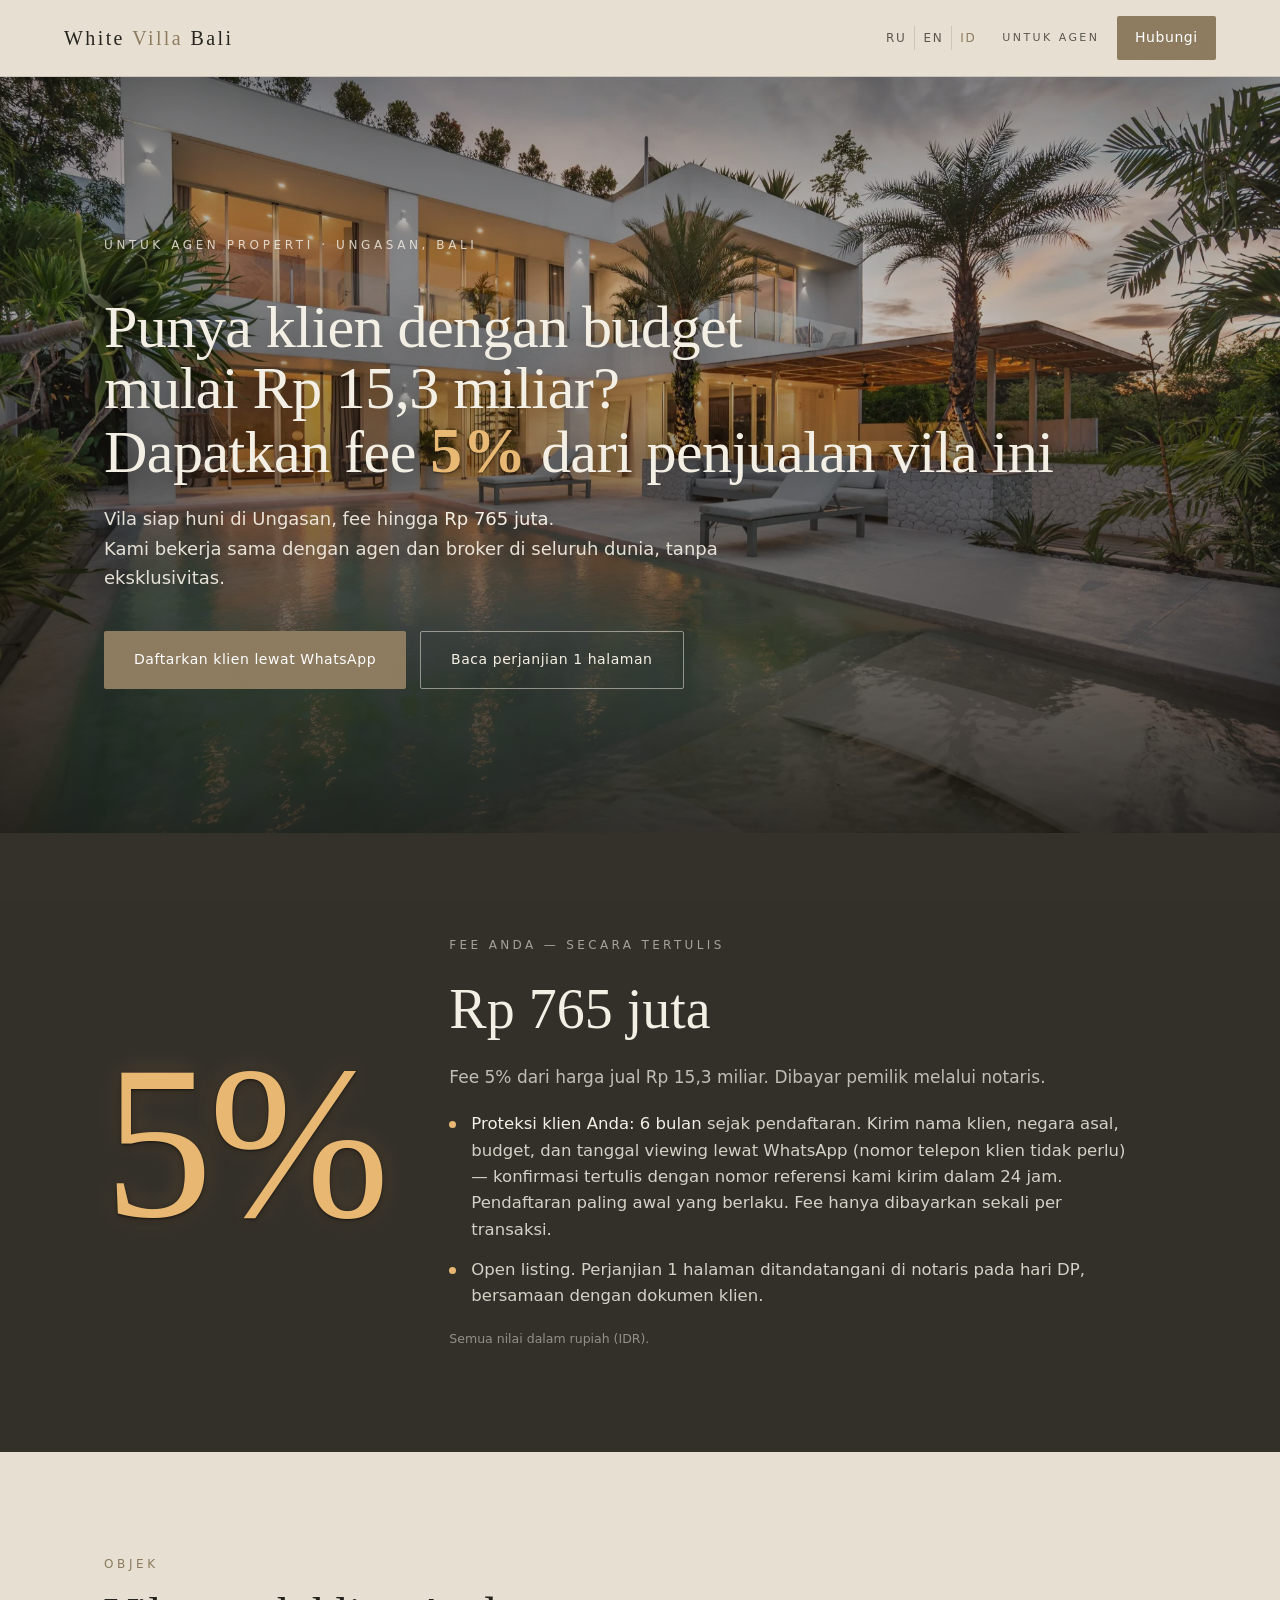
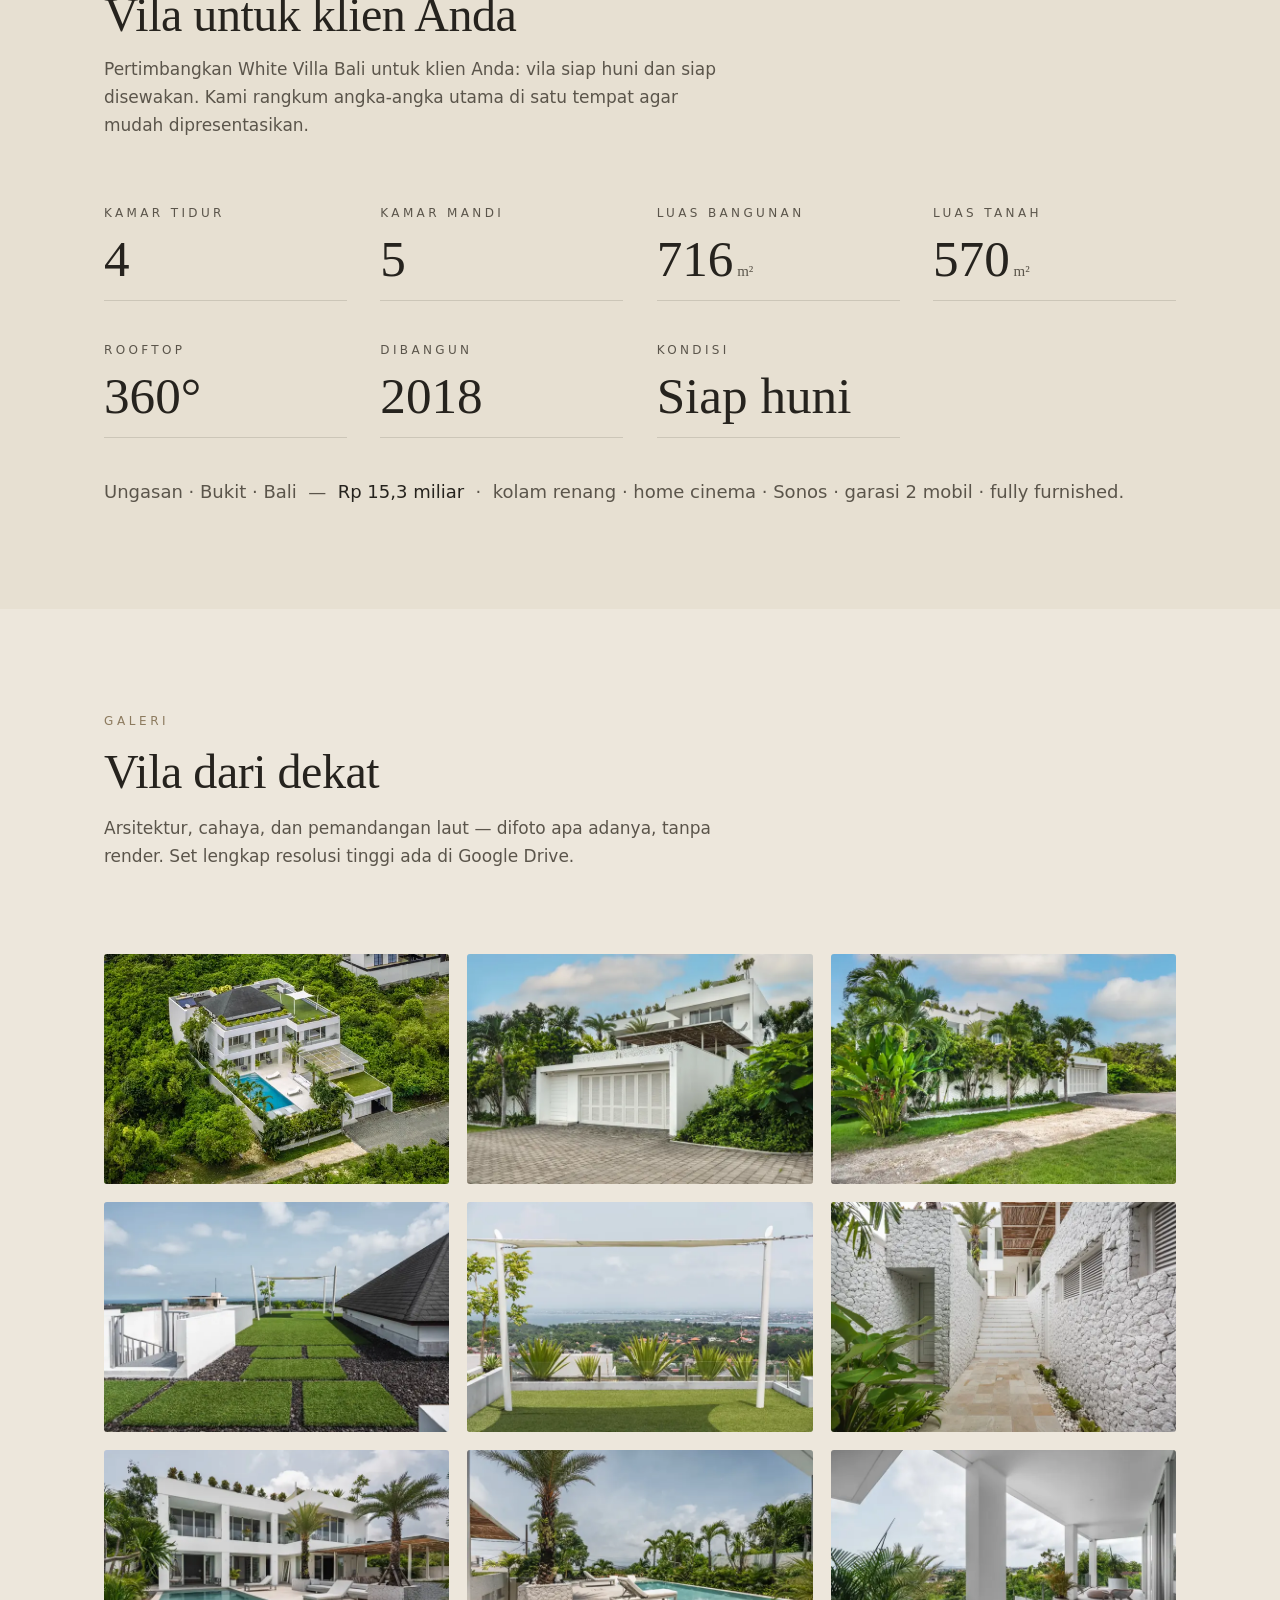
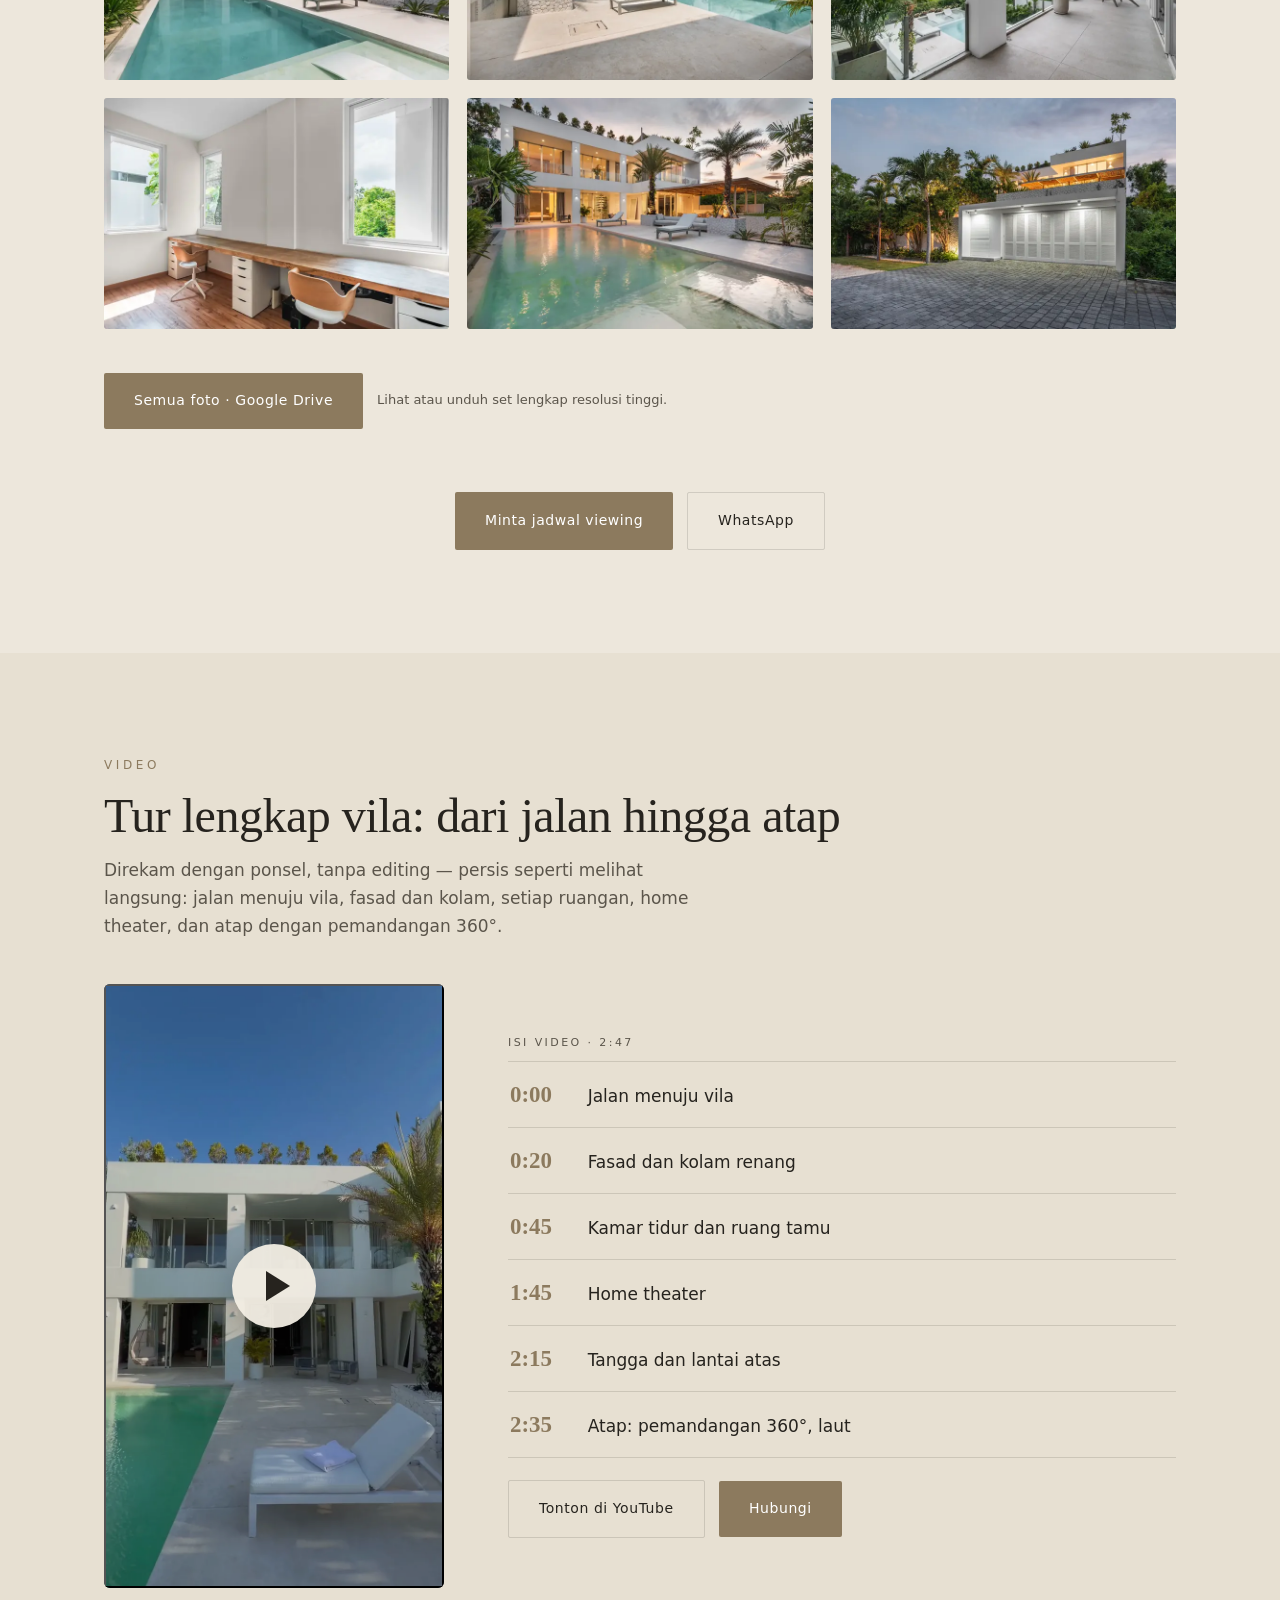
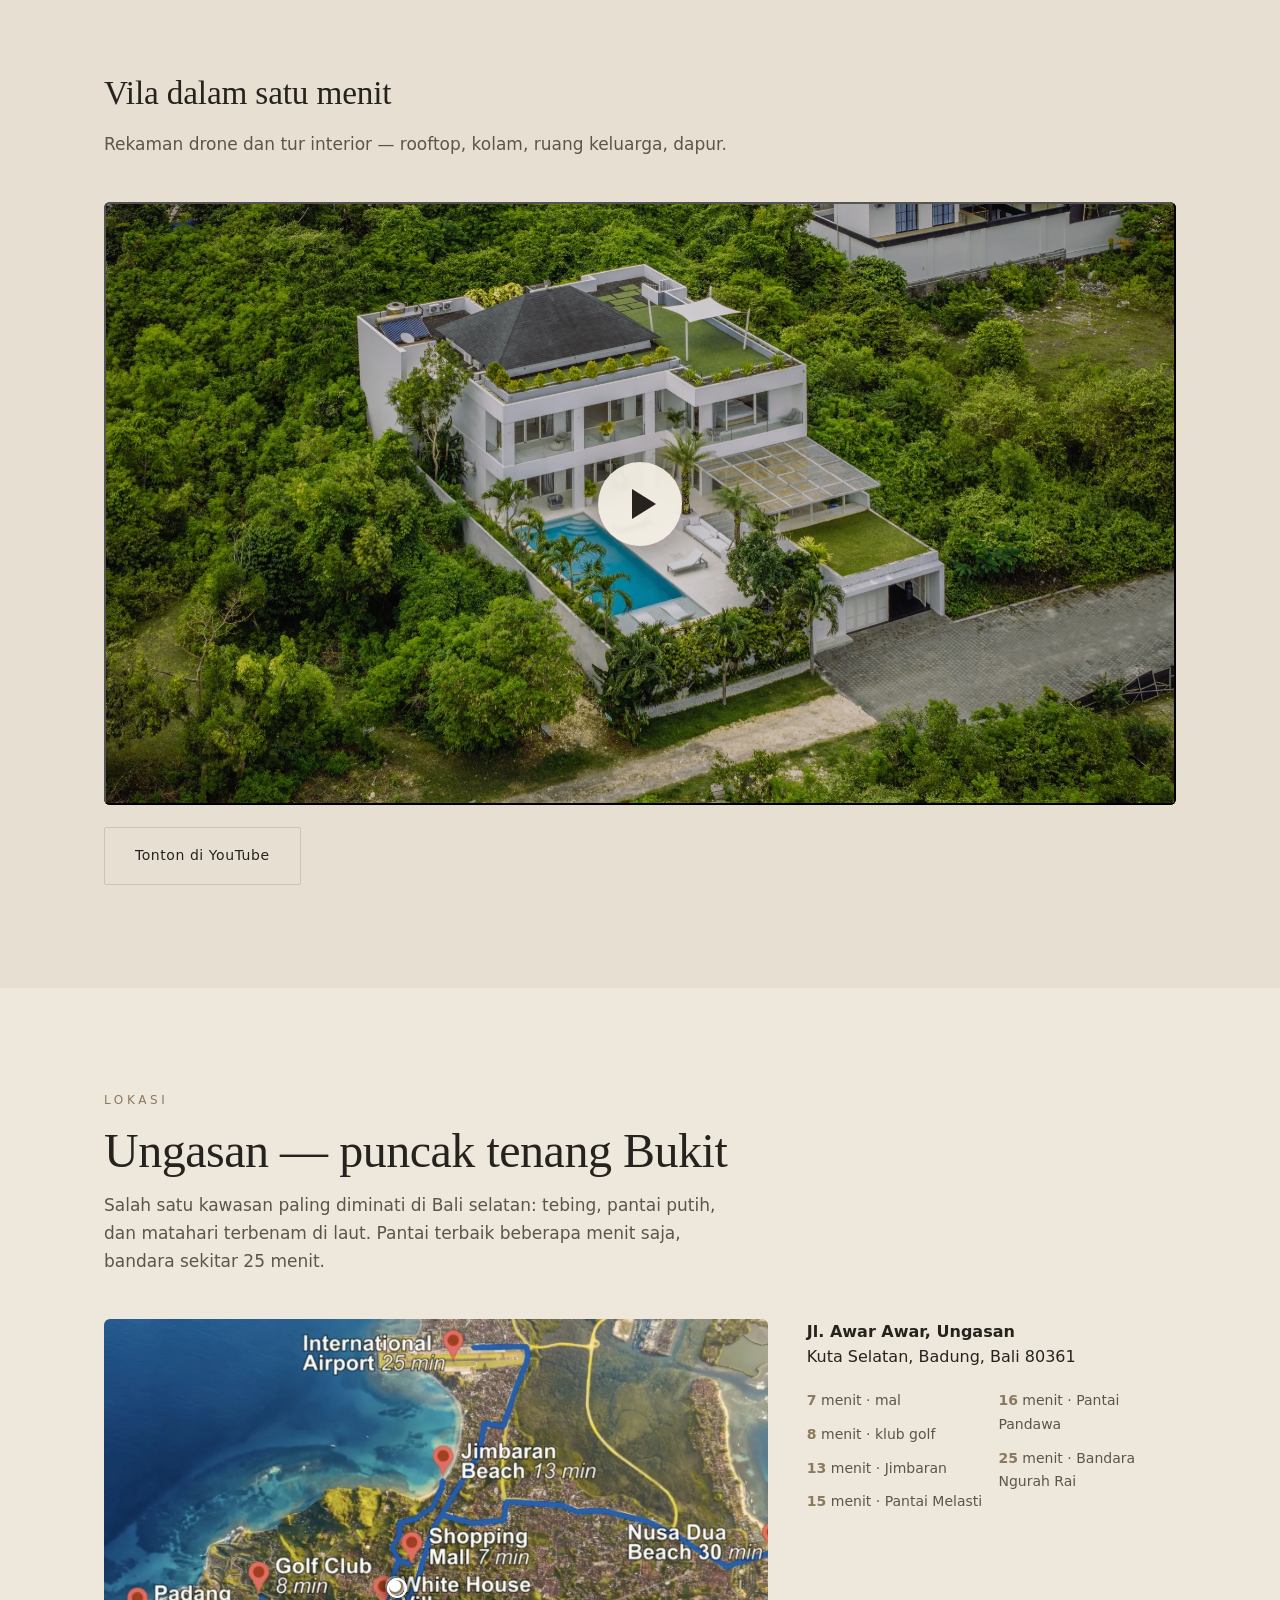
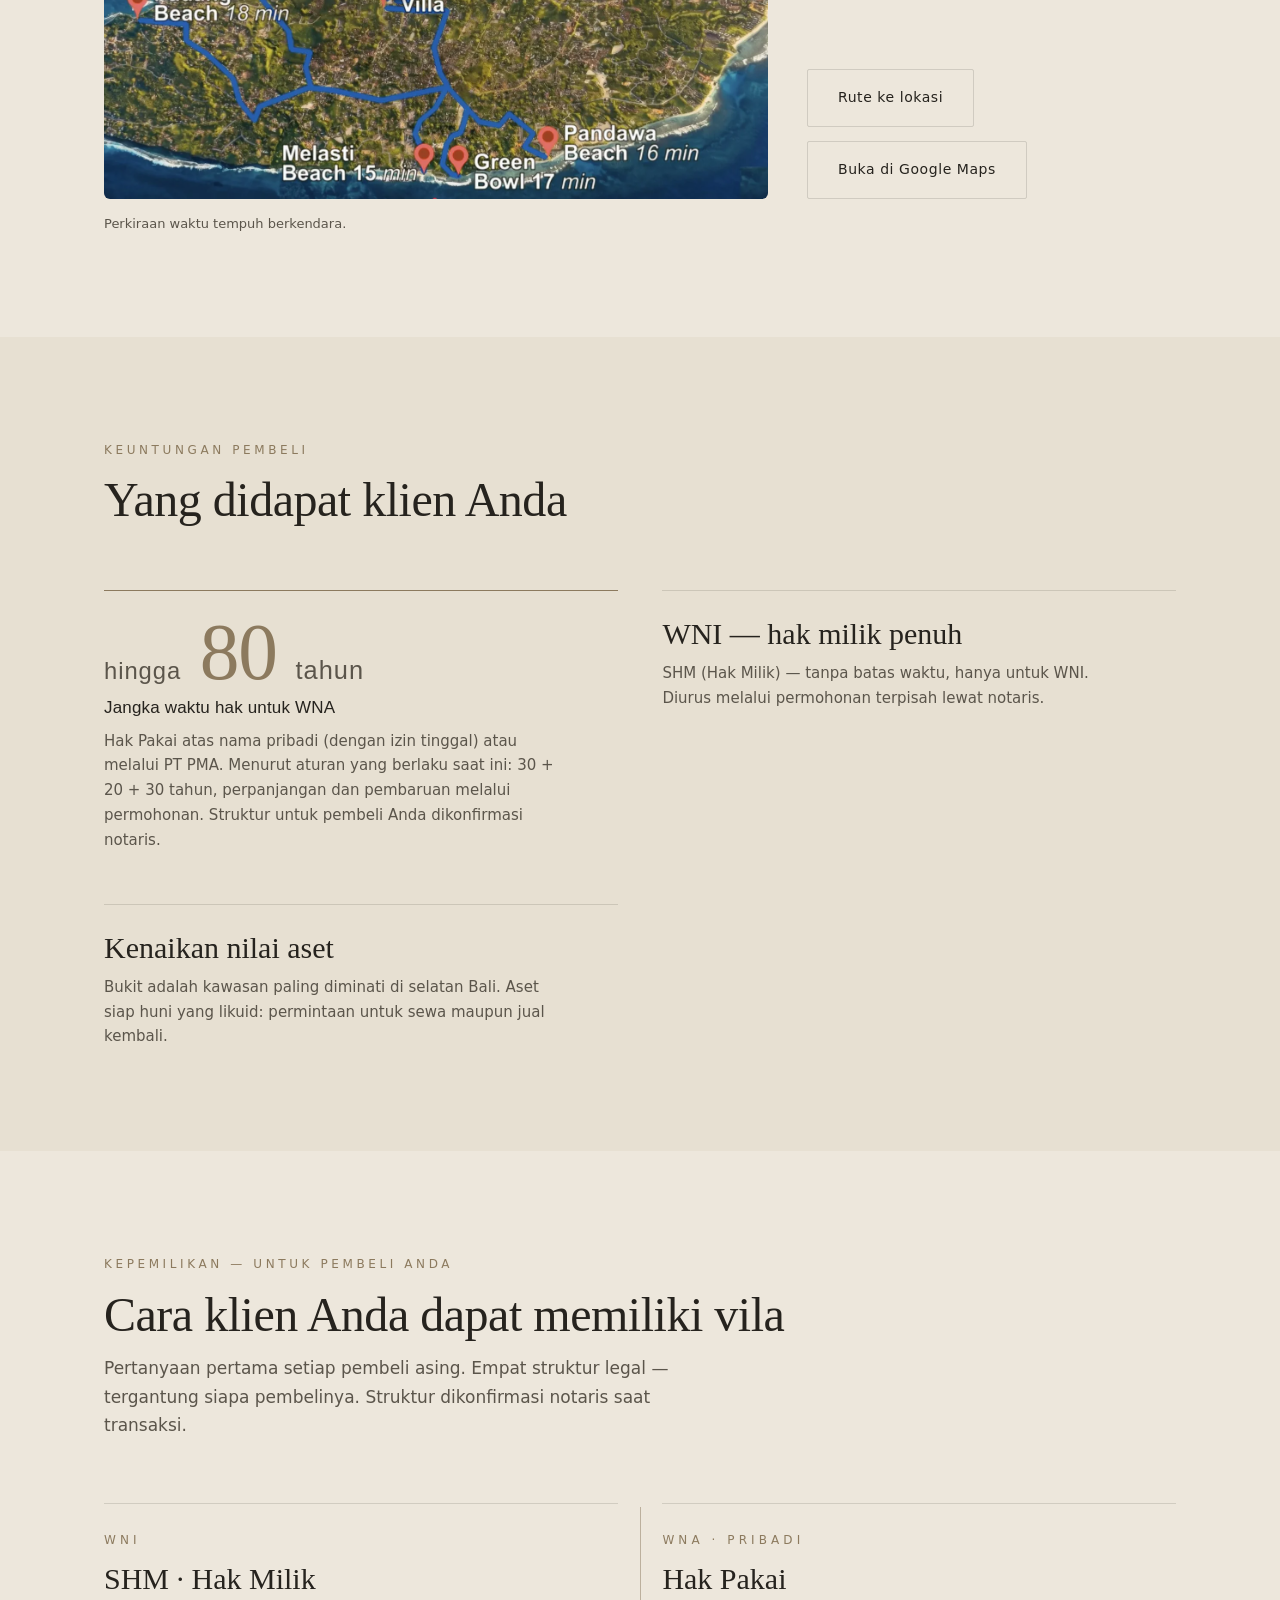
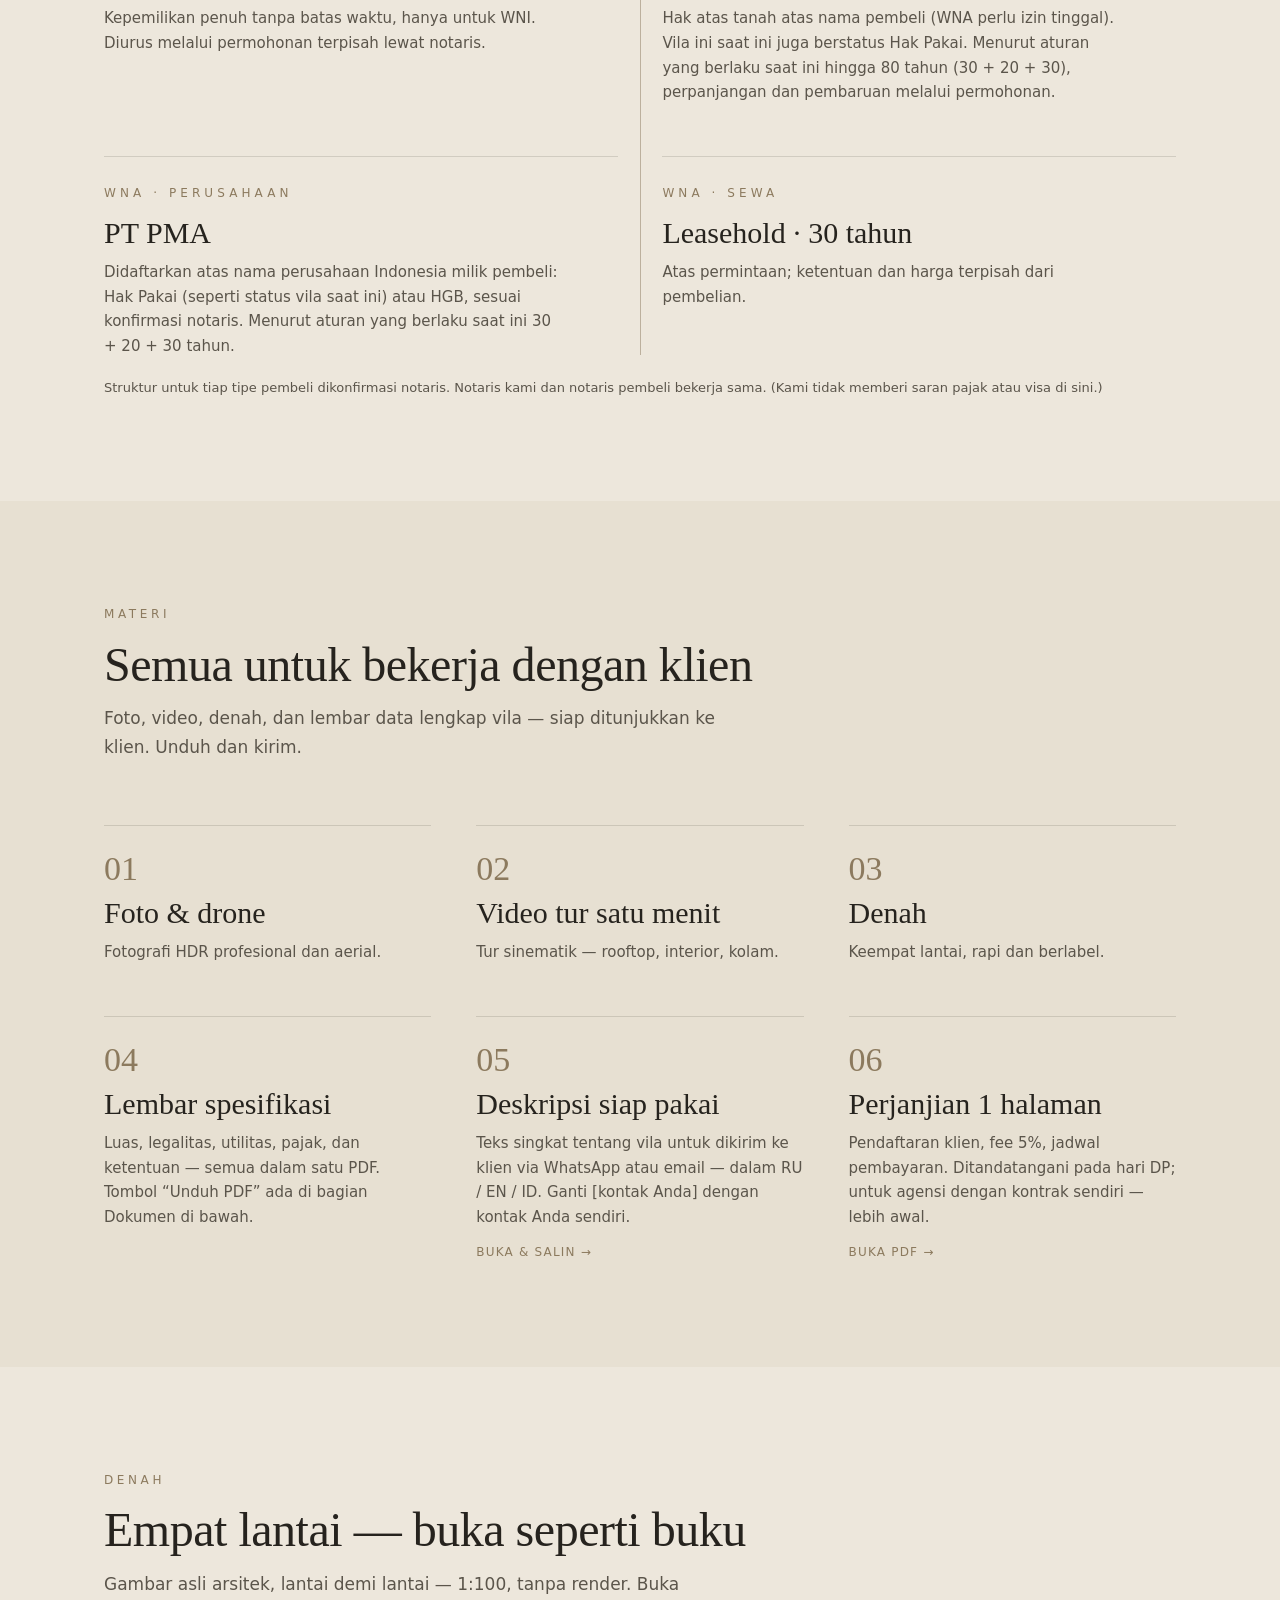
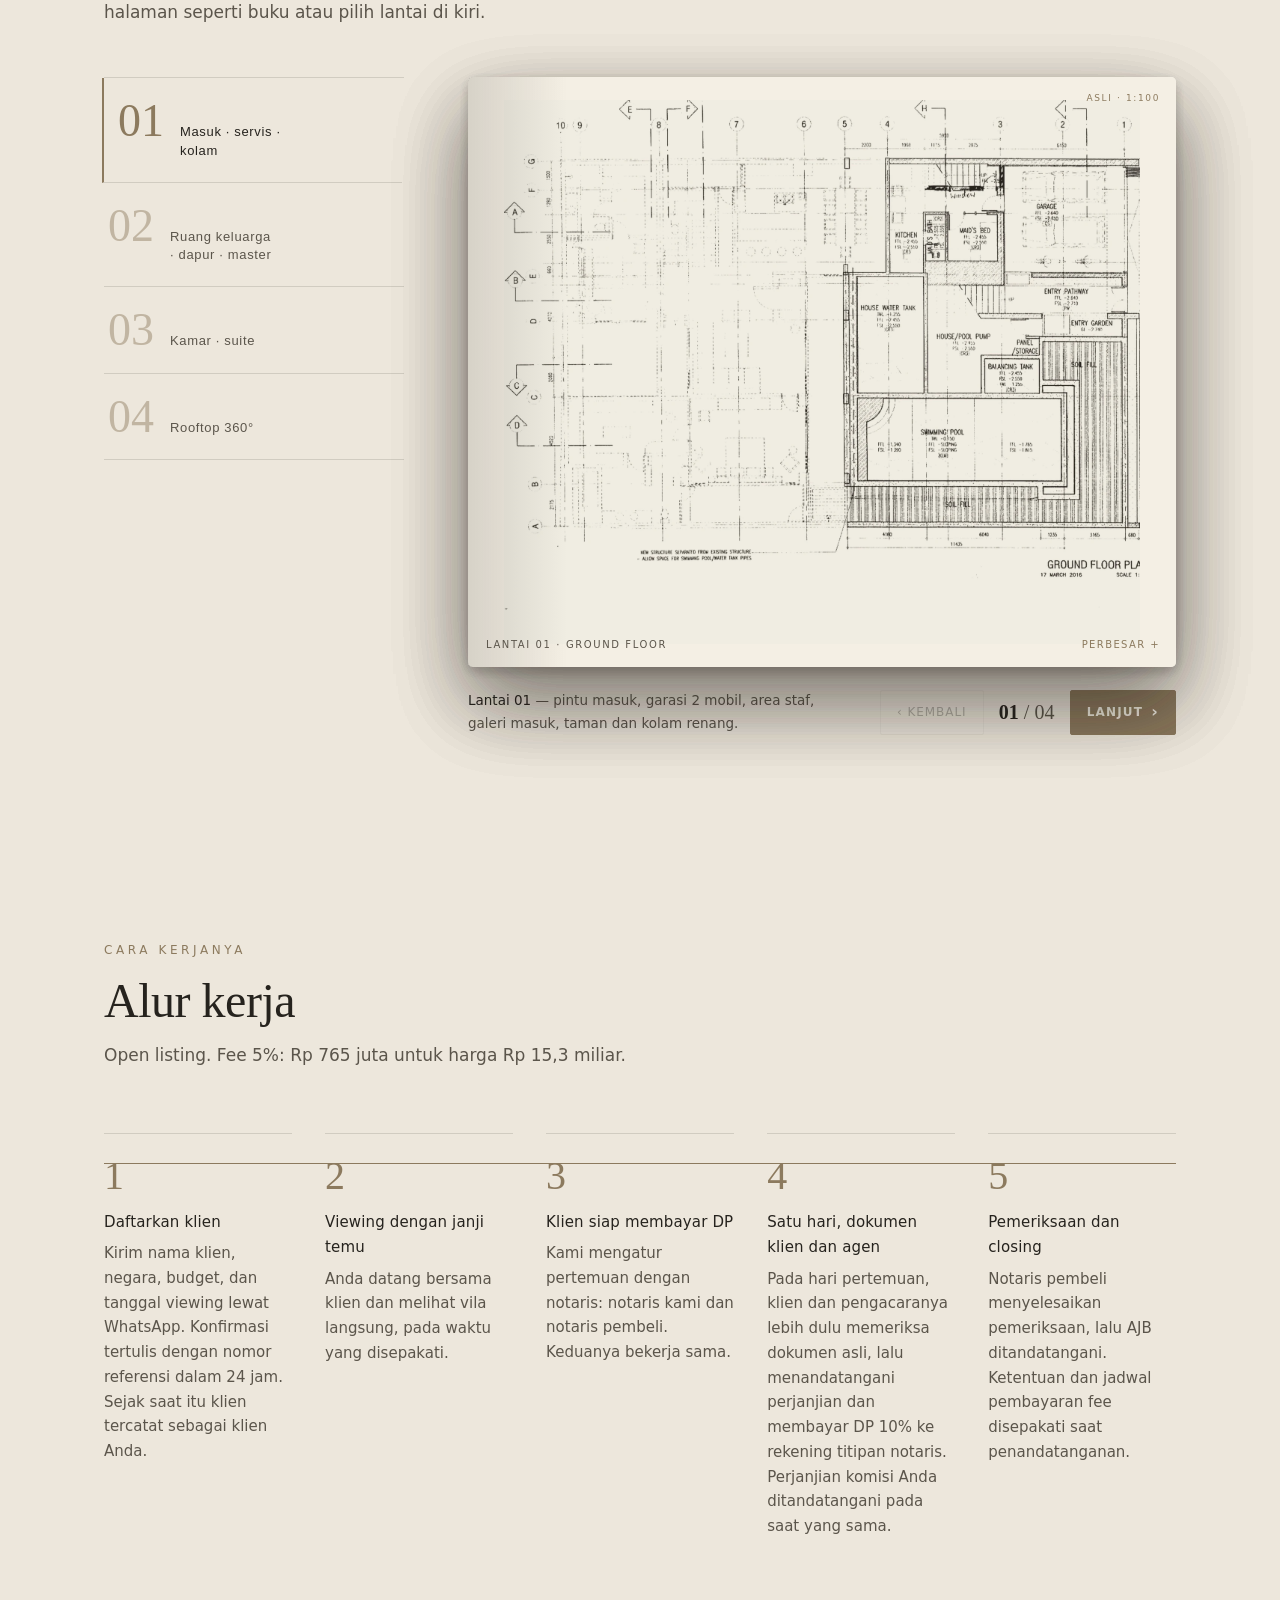
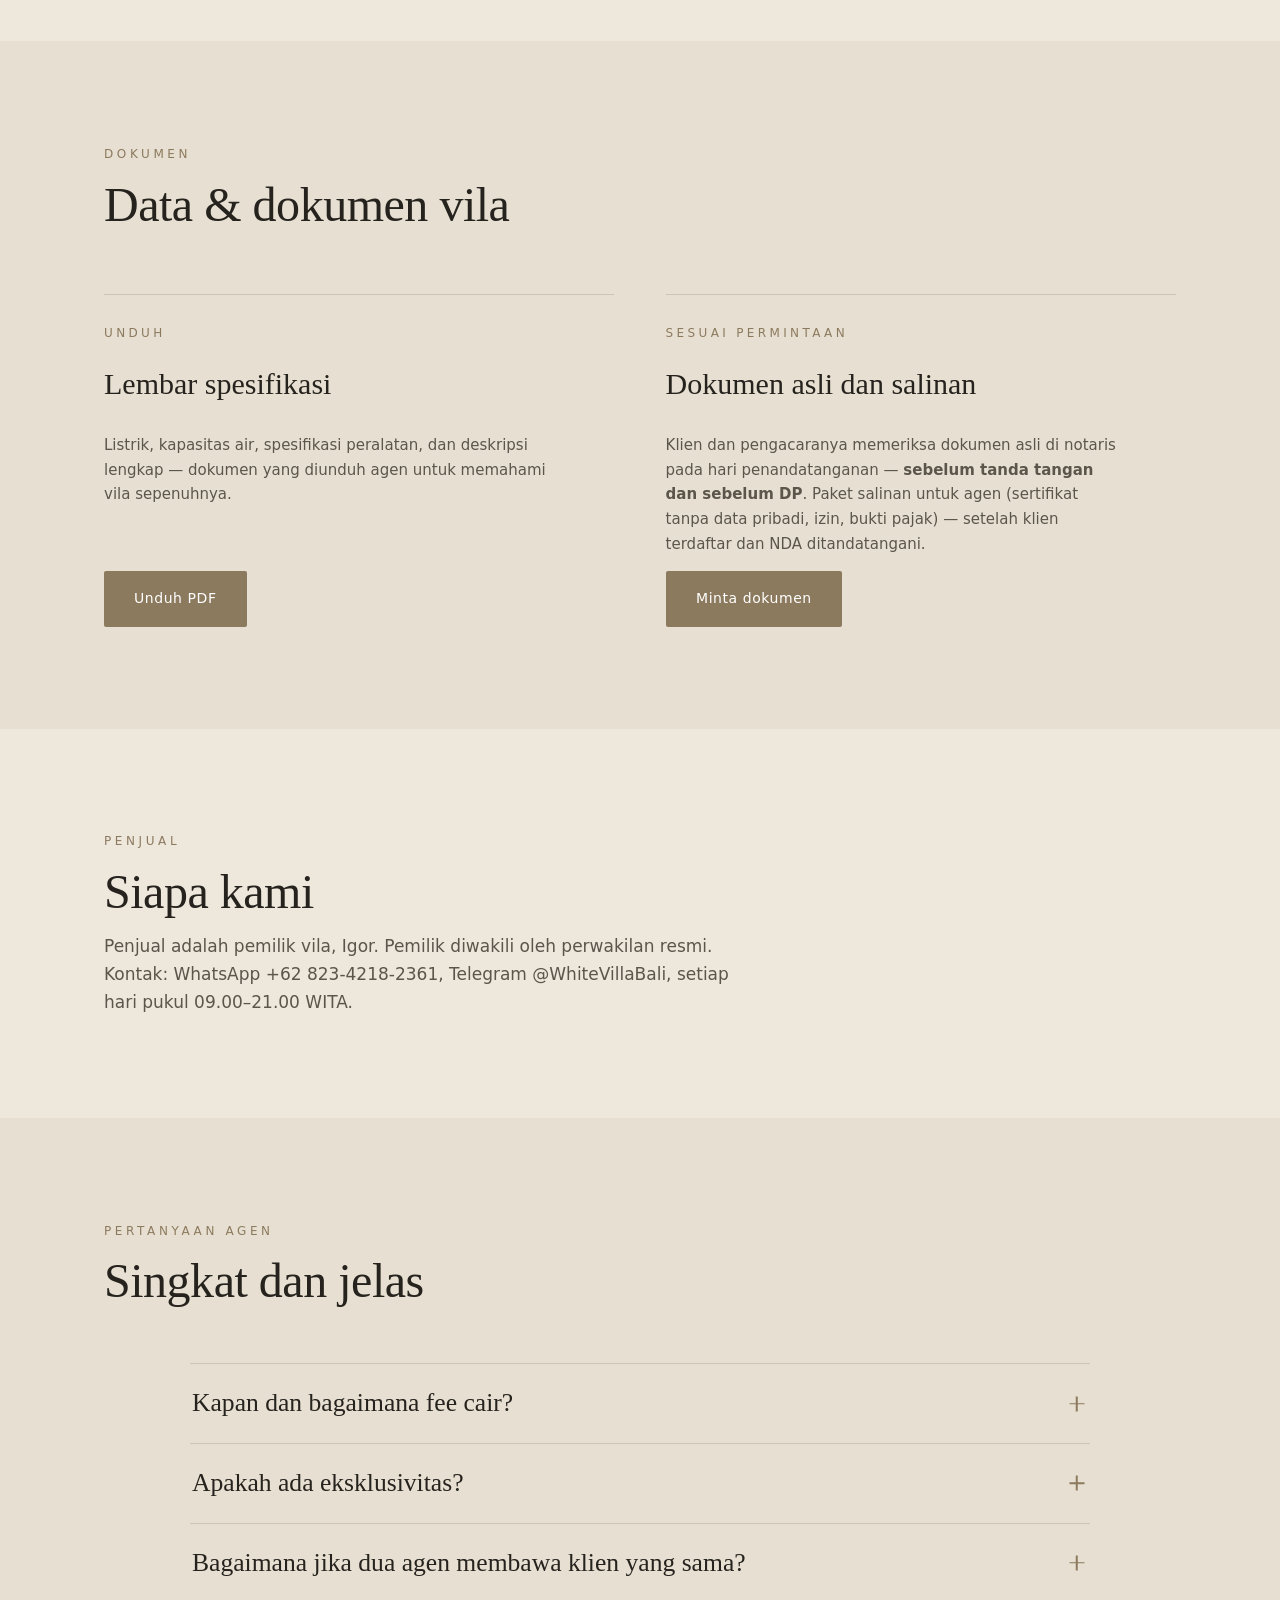
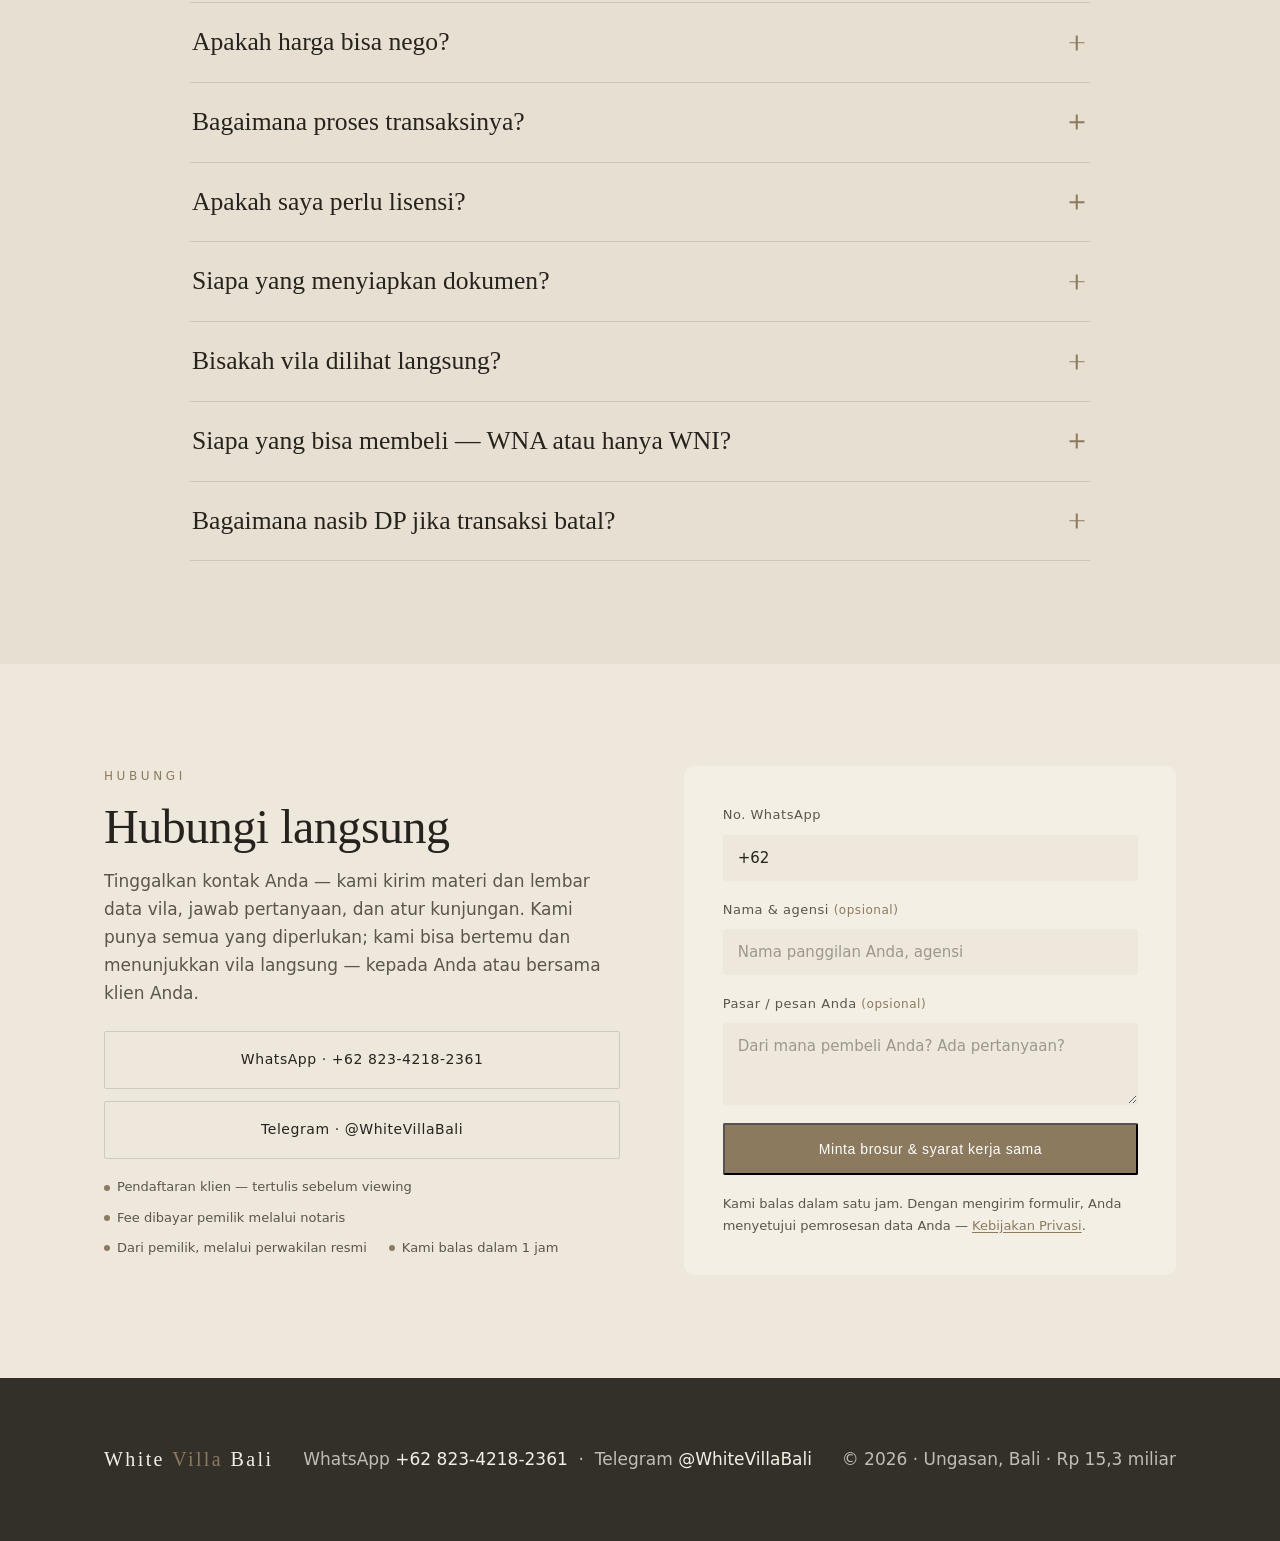
==== id/index.html @ 91442b2b "Add files via upload" ====
<!DOCTYPE html>
<html lang="id">
<head>
<meta charset="UTF-8" />
<script>window.WV_AG_LANG="id";</script>
<meta name="viewport" content="width=device-width, initial-scale=1, viewport-fit=cover" />
<meta http-equiv="Content-Security-Policy" content="default-src 'self'; script-src 'self' 'unsafe-inline' https://cdn.jsdelivr.net https://www.googletagmanager.com https://mc.yandex.ru https://connect.facebook.net; style-src 'self' 'unsafe-inline' https://fonts.googleapis.com https://cdn.jsdelivr.net; font-src 'self' https://fonts.gstatic.com; img-src 'self' data: https:; connect-src 'self' https://mc.yandex.ru https://mc.yandex.com wss://mc.yandex.ru wss://mc.yandex.com https://*.google-analytics.com https://*.analytics.google.com https://analytics.google.com https://www.google.com https://www.googletagmanager.com https://www.facebook.com https://wvb-relay.vercel.app; frame-src https://www.youtube-nocookie.com https://mc.yandex.ru https://mc.yandex.com; base-uri 'self'; form-action 'self'; object-src 'none'" />
<meta name="referrer" content="strict-origin-when-cross-origin" />
<title>White Villa Bali · untuk agen · fee 5%</title>
<meta name="description" content="Vila siap huni 4 kamar tidur di Ungasan, Bali — Rp 15,3 miliar. Fee agen 5% = Rp 765 juta, dibayar pemilik melalui notaris. Daftarkan klien lewat WhatsApp — konfirmasi tertulis dalam 24 jam." />
<link rel="canonical" href="https://partner.whitevillabali.com/id/" />
<meta name="yandex-verification" content="a71eadc0da280c7f" />
<meta property="og:type" content="website" />
<meta property="og:site_name" content="White Villa Bali" />
<meta property="og:title" content="White Villa Bali · untuk agen · fee 5%" />
<meta property="og:description" content="Vila siap huni 4 kamar tidur di Ungasan, Bali — Rp 15,3 miliar. Fee agen 5% = Rp 765 juta, dibayar pemilik melalui notaris. Daftarkan klien lewat WhatsApp — konfirmasi tertulis dalam 24 jam." />
<meta property="og:image" content="https://partner.whitevillabali.com/assets/img/og-agents-id.jpg" />
<meta property="og:image:width" content="1200" />
<meta property="og:image:height" content="630" />
<meta property="og:locale" content="id_ID" />
<meta property="og:url" content="https://partner.whitevillabali.com/id/" />
<meta name="theme-color" content="#26231E" />
<link rel="icon" type="image/png" sizes="32x32" href="/assets/img/favicon.png?v=20260622" />
<link rel="apple-touch-icon" href="/assets/img/apple-touch-icon.png?v=20260622" />
<link rel="preconnect" href="https://fonts.googleapis.com" />
<link rel="preconnect" href="https://fonts.gstatic.com" crossorigin />
<link href="https://fonts.googleapis.com/css2?family=Cormorant:wght@300;400;500&family=Work+Sans:wght@300;400;500&display=swap" rel="stylesheet" />
<link rel="stylesheet" href="/assets/css/style.css?v=20260624d" />
<link rel="stylesheet" href="https://cdn.jsdelivr.net/npm/intl-tel-input@23.8.0/build/css/intlTelInput.min.css" integrity="sha384-15PvEpDxKSzR+s0B7c+AAR5NxVUcF3z4EZ3bcceaDtYOZ86fzY7jpZMd0li/upRS" crossorigin="anonymous" />
<script src="https://cdn.jsdelivr.net/npm/intl-tel-input@23.8.0/build/js/intlTelInput.min.js" integrity="sha384-+xPvRWtN0ducJOKisU1x3fti8rlWtMouPf9eL+gVjk0mThDa9urC+Oov1gAGiX+u" crossorigin="anonymous"></script>
<style>
  /* ===== Agents page — built on the site's Bali Stone tokens ===== */
  .ag-top{position:sticky;top:0;z-index:40;display:flex;align-items:center;justify-content:space-between;
    padding:16px var(--pad);background:rgba(231,224,210,.86);backdrop-filter:blur(10px);border-bottom:1px solid var(--line)}
  .ag-brand{font-family:"Cormorant",serif;font-size:20px;letter-spacing:.12em;color:var(--ink);text-decoration:none}
  .ag-brand b{color:var(--accent);font-weight:500}
  .ag-tag{font-size:11px;letter-spacing:.22em;text-transform:uppercase;color:var(--ink-soft)}
  .ag-top .btn{padding:10px 18px;min-height:0}

  /* hero */
  .ag-hero{position:relative;min-height:clamp(560px,84vh,820px);display:flex;align-items:flex-end;overflow:hidden}
  .ag-hero__img{position:absolute;inset:0}
  .ag-hero__img img{width:100%;height:100%;object-fit:cover}
  .ag-hero__veil{position:absolute;inset:0;background:linear-gradient(180deg,rgba(18,15,11,.40) 0%,rgba(18,15,11,.26) 32%,rgba(18,15,11,.60) 70%,rgba(18,15,11,.82) 100%)}
  .ag-hero__in{position:relative;max-width:var(--maxw);width:100%;margin:0 auto;padding:0 var(--pad) clamp(40px,6vw,72px)}
  .ag-hero h1{font-family:"Cormorant",serif;font-weight:400;color:var(--hero-ink);line-height:1.02;
    font-size:clamp(38px,6.4vw,86px);margin:.18em 0 .34em;letter-spacing:-.01em;text-shadow:0 2px 30px rgba(0,0,0,.5)}
  .ag-hero h1 em{font-style:normal;color:var(--accent);font-weight:500}
  .ag-hero__sub{color:rgba(244,239,228,.92);max-width:42ch;font-size:clamp(15px,1.5vw,18px);line-height:1.6;
    text-shadow:0 1px 18px rgba(0,0,0,.4)}
  .ag-hero__sub b{color:var(--hero-ink);font-weight:500}
  .ag-cta{display:flex;gap:14px;flex-wrap:wrap;margin-top:clamp(26px,3vw,38px)}

  /* section heads */
  .ag-head{max-width:var(--maxw);margin:0 auto;padding:0 var(--pad)}
  .ag-h2{font-family:"Cormorant",serif;font-weight:400;font-size:clamp(28px,3.8vw,48px);color:var(--ink);
    line-height:1.08;margin:.3em 0 0}
  .ag-lead{color:var(--ink-soft);max-width:60ch;font-size:clamp(15px,1.4vw,17px);line-height:1.6;margin-top:14px}

  /* commission feature */
  .ag-comm{background:var(--primary);color:var(--hero-ink)}
  .ag-comm .wrap{display:grid;grid-template-columns:auto 1fr;gap:clamp(26px,5vw,72px);align-items:center}
  .ag-comm__num{font-family:"Cormorant",serif;font-weight:500;color:#E8B873;
    font-size:clamp(110px,17vw,230px);line-height:.86;letter-spacing:-.02em;
    text-shadow:0 1px 2px rgba(0,0,0,.55),0 2px 14px rgba(0,0,0,.45),0 0 22px rgba(214,160,94,.3)}
  .ag-comm__k{font-size:11px;letter-spacing:.26em;text-transform:uppercase;color:rgba(244,239,228,.6)}
  .ag-comm__big{font-family:"Cormorant",serif;font-size:clamp(30px,4.4vw,56px);margin:.12em 0 .1em;color:var(--hero-ink)}
  .ag-comm__sub{color:rgba(244,239,228,.74);max-width:46ch;line-height:1.6;font-size:clamp(14px,1.4vw,17px)}
  .ag-comm__sub b{color:var(--accent)}

  /* spec — editorial stat row (no boxes, only hairlines) */
  .ag-spec{display:grid;grid-template-columns:repeat(4,1fr);gap:clamp(26px,3vw,46px) clamp(22px,2.6vw,44px);
    margin-top:clamp(40px,5vw,64px);background:none;border:0}
  .ag-spec div{background:none;padding:0 0 16px;border-bottom:1px solid var(--line)}
  .ag-spec dt{font-size:11px;letter-spacing:.2em;text-transform:uppercase;color:var(--ink-soft)}
  .ag-spec dd{font-family:"Cormorant",serif;font-weight:300;font-size:clamp(34px,4vw,54px);color:var(--ink);margin:10px 0 0;line-height:1}
  .ag-spec dd small{font-size:15px;color:var(--ink-soft)}
  .ag-price{margin-top:clamp(26px,3vw,40px);font-size:clamp(15px,1.5vw,18px);color:var(--ink-soft);line-height:1.65}
  .ag-price b{color:var(--ink);font-weight:500}
  .ag-grid--3{grid-template-columns:repeat(3,1fr)}
  .ag-comm__num,.ag-comm__big,.ag-spec dd,.ag-price,.ag-loc__near,.ag-step .s,.ag-card .n{font-variant-numeric:tabular-nums}

  /* gallery / video / location */
  .ag-gallery{display:grid;grid-template-columns:repeat(4,1fr);gap:10px;margin-top:clamp(28px,4vw,44px)}
  .ag-gallery img{width:100%;aspect-ratio:4/3;object-fit:cover;border-radius:4px;display:block}
  .ag-video{position:relative;display:block;margin-top:clamp(28px,4vw,44px);border-radius:6px;overflow:hidden;aspect-ratio:16/9}
  .ag-video img{width:100%;height:100%;object-fit:cover;display:block}
  .ag-video iframe{width:100%;height:100%;display:block;border:0}
  .ag-video__play{position:absolute;inset:0;display:flex;align-items:center;justify-content:center;background:rgba(18,15,11,.18);transition:background .3s}
  .ag-video:hover .ag-video__play{background:rgba(18,15,11,.32)}
  .ag-video__play>span{width:84px;height:84px;border-radius:50%;background:rgba(244,239,228,.94);display:flex;align-items:center;justify-content:center;box-shadow:0 10px 40px rgba(0,0,0,.3)}
  .ag-video__play>span::after{content:"";border-left:24px solid var(--ink);border-top:15px solid transparent;border-bottom:15px solid transparent;margin-left:7px}
  .ag-loc{display:grid;grid-template-columns:1.5fr 1fr;gap:clamp(20px,3vw,40px);margin-top:clamp(28px,4vw,44px);align-items:stretch}
  .ag-loc__map{border-radius:6px;overflow:hidden;min-height:280px}
  .ag-loc__map img{width:100%;height:100%;object-fit:cover;display:block}
  .ag-loc__info{display:flex;flex-direction:column;gap:14px}
  .ag-loc__near{list-style:none;padding:0;margin:0;columns:2;font-size:14px;color:var(--ink-soft)}
  .ag-loc__near li{padding:5px 0}
  .ag-loc__near b{color:var(--accent);font-weight:600}
  .ag-drive{display:flex;gap:14px;flex-wrap:wrap;margin-top:22px;align-items:center}
  .ag-drive .hint{font-size:13px;color:var(--ink-soft)}

  /* why / kit cards — borderless editorial (hairline top-rule + air) */
  .ag-grid{display:grid;grid-template-columns:repeat(2,1fr);gap:clamp(30px,4vw,56px) clamp(28px,3.5vw,52px);margin-top:clamp(40px,5vw,64px)}
  .ag-card{background:none;border:0;border-top:1px solid var(--line);border-radius:0;padding:clamp(20px,2.2vw,26px) 0 0}
  .ag-card h3{font-family:"Cormorant",serif;font-weight:400;font-size:clamp(22px,2.4vw,30px);color:var(--ink);margin:0 0 10px;line-height:1.12;transition:color .25s ease-out}
  .ag-card p{color:var(--ink-soft);line-height:1.65;font-size:15px;margin:0;max-width:48ch}
  .ag-card .n{font-family:"Cormorant",serif;font-weight:300;color:var(--accent);font-size:34px;line-height:1;display:block;margin-bottom:10px}
  .ag-card .who{display:block;font-size:11px;letter-spacing:.2em;text-transform:uppercase;color:var(--accent);margin-bottom:12px}

  /* steps — numbered editorial row (no gridline box) */
  .ag-steps{display:grid;grid-template-columns:repeat(5,1fr);gap:clamp(22px,2.6vw,40px);background:none;border:0;
    margin-top:clamp(40px,5vw,64px)}
  .ag-step{background:none;padding:clamp(18px,2vw,22px) 0 0;border-top:1px solid var(--line)}
  .ag-step .s{font-family:"Cormorant",serif;font-weight:300;color:var(--accent);font-size:clamp(30px,3.4vw,40px);line-height:1}
  .ag-step h4{font-size:15px;margin:14px 0 6px;color:var(--ink);font-weight:500;letter-spacing:.01em}
  .ag-step p{font-size:13.5px;color:var(--ink-soft);line-height:1.6;margin:0}

  /* documents — light, no heavy boxes */
  .ag-docs{display:grid;grid-template-columns:1fr 1fr;gap:clamp(30px,4vw,60px);margin-top:clamp(40px,5vw,64px)}
  .ag-doc{background:none;border:0;border-top:1px solid var(--line);border-radius:0;padding:clamp(20px,2.4vw,28px) 0 0;display:flex;flex-direction:column;gap:14px;align-items:flex-start}
  .ag-doc h3{font-family:"Cormorant",serif;font-weight:400;font-size:clamp(22px,2.4vw,30px);color:var(--ink);margin:0}
  .ag-doc p{color:var(--ink-soft);line-height:1.65;font-size:15px;margin:0;flex:1}
  .ag-doc .pill{align-self:flex-start;font-size:11px;letter-spacing:.2em;text-transform:uppercase;color:var(--accent)}
  .ag-doc .btn[disabled]{opacity:.45;pointer-events:none}

  /* contact */
  .ag-contact .wrap{display:grid;grid-template-columns:1.05fr 1fr;gap:clamp(30px,5vw,72px);align-items:start}
  .ag-direct{display:flex;flex-direction:column;gap:12px;margin-top:24px}
  .ag-form{background:var(--paper);border:0;border-radius:10px;padding:clamp(26px,3vw,40px);
    display:flex;flex-direction:column;gap:18px}
  .ag-note{font-size:13px;color:var(--ink-soft)}

  /* footer */
  .ag-ft{background:var(--primary);color:rgba(244,239,228,.74);padding:clamp(40px,5vw,64px) 0}
  .ag-ft .wrap{display:flex;justify-content:space-between;gap:24px;flex-wrap:wrap;align-items:center}
  .ag-ft a{color:var(--hero-ink);text-decoration:none;border-bottom:1px solid transparent}
  .ag-ft a:hover{border-color:var(--accent)}

  /* thank-you popup */
  .ag-pop{position:fixed;inset:0;z-index:120;display:flex;align-items:center;justify-content:center;
    background:rgba(20,17,13,.55);backdrop-filter:blur(6px);opacity:0;visibility:hidden;transition:.4s}
  .ag-pop.is-open{opacity:1;visibility:visible}
  .ag-pop__card{background:var(--paper);border:1px solid var(--line);border-radius:8px;max-width:430px;width:calc(100% - 40px);
    padding:clamp(34px,5vw,48px) clamp(26px,4vw,40px);text-align:center;box-shadow:0 34px 90px rgba(38,35,30,.4)}
  .ag-pop__ic{width:60px;height:60px;border-radius:50%;background:var(--accent);color:#fff;display:flex;align-items:center;
    justify-content:center;margin:0 auto 18px;font-size:26px}
  .ag-pop h3{font-family:"Cormorant",serif;font-weight:500;font-size:28px;color:var(--ink);margin:0 0 8px}
  .ag-pop p{color:var(--ink-soft);line-height:1.55;margin:0 0 22px}

  /* client-description modal */
  .ag-modal{position:fixed;inset:0;z-index:130;display:flex;align-items:center;justify-content:center;
    background:rgba(20,17,13,.6);backdrop-filter:blur(6px);opacity:0;visibility:hidden;transition:.35s;padding:20px}
  .ag-modal.is-open{opacity:1;visibility:visible}
  .ag-modal__card{background:var(--paper);border:1px solid var(--line);border-radius:10px;max-width:680px;width:100%;
    max-height:88vh;overflow:auto;padding:clamp(26px,3.4vw,40px);position:relative;box-shadow:0 34px 90px rgba(38,35,30,.42)}
  .ag-modal__x{position:absolute;top:12px;right:16px;background:none;border:0;font-size:30px;line-height:1;color:var(--ink-soft);cursor:pointer}
  .ag-modal__card h3{font-family:"Cormorant",serif;font-weight:500;font-size:clamp(24px,3vw,32px);color:var(--ink);margin:0 0 6px}
  .ag-modal__hint{color:var(--ink-soft);font-size:14px;line-height:1.55;margin:0 0 20px}
  .ag-desc{border:1px solid var(--line);border-radius:6px;margin-bottom:16px;overflow:hidden}
  .ag-desc__h{display:flex;align-items:center;justify-content:space-between;gap:12px;padding:10px 14px;background:rgba(140,122,94,.08);border-bottom:1px solid var(--line)}
  .ag-desc__h span{font-size:12px;letter-spacing:.12em;text-transform:uppercase;color:var(--ink-soft)}
  .ag-desc__h .btn{padding:7px 14px;min-height:0;font-size:12px}
  .ag-desc__t{font-family:"Work Sans",sans-serif;font-size:13.5px;line-height:1.62;color:var(--ink);white-space:pre-wrap;
    margin:0;padding:14px 16px;background:var(--paper)}
  .ag-card[data-open]{cursor:pointer;transition:transform .25s ease-out}
  .ag-card[data-open]:hover{transform:translateY(-3px)}
  .ag-card[data-open]:hover h3{color:var(--accent)}
  .ag-card .open-cue{display:inline-block;margin-top:12px;font-size:12px;letter-spacing:.1em;text-transform:uppercase;color:var(--accent)}

  @media(max-width:860px){
    .ag-comm .wrap{grid-template-columns:1fr;gap:18px}
    .ag-spec{grid-template-columns:repeat(2,1fr)}
    .ag-grid{grid-template-columns:1fr!important}
    .ag-own::before,.ag-own::after{display:none}  /* vertical dividers make sense only in the 3-col desktop layout */
    .ag-gallery{grid-template-columns:repeat(2,1fr)}
    .ag-loc{grid-template-columns:1fr}
    .ag-loc__near{columns:1}
    .ag-steps{grid-template-columns:1fr}
    .ag-docs{grid-template-columns:1fr}
    .ag-contact .wrap{grid-template-columns:1fr}
    .ag-cta .btn,.ag-direct .btn{width:100%}
    .ag-top .ag-tag{display:none}
  }

  /* ════════ UPGRADE PACK ════════ */
  /* — section rhythm: −1/3 vs buyer site — */
  .section{padding:clamp(64px,8vw,112px) 0}

  /* — hero "5%" — readable over the photo — */
  .ag-hero h1 em{font-style:normal;color:#E8B873;font-weight:600;font-size:1.06em;letter-spacing:.005em;
    text-shadow:0 1px 2px rgba(0,0,0,.55),0 2px 14px rgba(0,0,0,.45),0 0 22px rgba(214,160,94,.3)}

  /* — typography normalization (no more "dancing" text) — */
  .section__title{font-family:"Cormorant",Georgia,serif;font-weight:400;font-size:clamp(28px,3.8vw,48px);line-height:1.08;letter-spacing:-.01em;color:var(--ink);max-width:none;margin:.3em 0 0}
  .section__lead{font-size:clamp(15px,1.4vw,17px);line-height:1.65;color:var(--ink-soft);font-weight:400;max-width:58ch;margin-top:16px}
  .ag-comm__k,.ag-card .who,.ag-doc .pill,.ag-spec dt{font-size:12px;font-weight:500;letter-spacing:.28em;text-transform:uppercase}
  .ag-lead{line-height:1.65;max-width:58ch}
  .ag-comm__sub,.ag-hero__sub{line-height:1.65}
  .ag-comm__big,.ag-pop h3,.ag-modal__card h3{font-weight:400}
  .ag-card h3{line-height:1.14}
  .ag-doc h3{margin:0 0 10px}
  .ag-comm__num{font-weight:300}
  .ag-step p{font-size:15px;line-height:1.65}
  .ag-doc p{max-width:48ch}

  /* — section CTA row (gallery bottom etc.) — */
  .sec__cta{display:flex;gap:14px;justify-content:center;flex-wrap:wrap;margin-top:clamp(40px,6vw,64px)}

  /* — location: bigger map + animated villa pin — */
  .ag-loc{grid-template-columns:1.8fr 1fr}
  .ag-loc__map{position:relative;min-height:clamp(320px,40vw,480px)}
  .ag-loc__here{position:absolute;left:43.8%;top:55.7%;width:16px;height:16px;margin:-8px 0 0 -8px;border-radius:50%;background:#fff;border:2px solid var(--accent);box-shadow:0 0 0 2px rgba(255,255,255,.55),0 3px 14px rgba(0,0,0,.65);z-index:3}
  .ag-loc__here::before,.ag-loc__here::after{content:"";position:absolute;left:50%;top:50%;width:16px;height:16px;margin:-8px 0 0 -8px;border-radius:50%;border:2px solid #fff;box-shadow:0 0 10px rgba(0,0,0,.45);animation:aghereping 2.6s var(--ease,ease-out) infinite}
  .ag-loc__here::after{animation-delay:1.3s}
  @keyframes aghereping{0%{transform:scale(1);opacity:.9}70%,100%{transform:scale(5);opacity:0}}

  /* — steps: animated connecting line — */
  .ag-steps{position:relative}
  .ag-steps::before,.ag-steps::after{content:"";position:absolute;pointer-events:none;left:0;right:0;top:calc(clamp(18px,2vw,22px) + .5em);height:1px}
  .ag-steps::before{background:var(--line)}
  .ag-steps::after{background:var(--accent);transform-origin:left center;transform:scaleX(0);transition:transform 760ms cubic-bezier(.22,.61,.36,1)}
  .ag-steps.is-drawn::after{transform:scaleX(1)}
  /* steps stay fully visible; only the connecting bronze line animates (no hidden content) */

  /* — phone intl-tel-input fit — */
  .field .iti{width:100%}
  .field .iti__tel-input{width:100%}
  .iti__dropdown-content{font-family:inherit}

  /* — floor plans (magazine flip-book), ported from buyer site — */
  .pln__grid{display:grid;grid-template-columns:300px 1fr;gap:clamp(30px,5vw,72px);margin-top:clamp(36px,4vw,56px);align-items:start}
  .pln__levels{display:flex;flex-direction:column;border-top:1px solid var(--line)}
  .pln__level{display:flex;align-items:baseline;gap:16px;width:100%;text-align:left;background:none;border:0;border-bottom:1px solid var(--line);padding:22px 4px;cursor:pointer;color:var(--ink-soft);transition:color .35s var(--ease,ease-out),padding .35s var(--ease,ease-out)}
  .pln__level:hover{color:var(--ink);padding-left:10px}
  .pln__num{font-family:"Cormorant",serif;font-size:46px;font-weight:300;line-height:.9;color:var(--accent);opacity:.45;transition:opacity .35s}
  .pln__name{font-size:13px;letter-spacing:.05em;line-height:1.4;max-width:15ch}
  .pln__level.is-active{color:var(--ink);padding-left:14px;border-left:2px solid var(--accent);margin-left:-2px}
  .pln__level.is-active .pln__num{opacity:1}
  .pln__stage{position:relative}
  .pln__mag{position:relative;width:100%;aspect-ratio:1.2;perspective:2600px}
  .pln__page{position:absolute;inset:0;transform-origin:left center;backface-visibility:hidden;border-radius:5px;overflow:hidden;background:var(--paper);box-shadow:0 34px 80px rgba(38,35,30,.18),0 4px 14px rgba(38,35,30,.07);transition:transform .9s cubic-bezier(.3,.74,.24,1),box-shadow .9s}
  .pln__page.flipped{transform:rotateY(-176deg);box-shadow:0 34px 80px rgba(38,35,30,.05)}
  .pln__tag,.pln__cap,.pln__zoomhint,.pln__planimg{-webkit-backface-visibility:hidden;backface-visibility:hidden}
  .pln__cap,.pln__tag,.pln__zoomhint{opacity:0;transition:opacity .35s ease}
  .pln__page.is-current .pln__cap,.pln__page.is-current .pln__tag,.pln__page.is-current .pln__zoomhint{opacity:1}
  .pln__page::after{content:"";position:absolute;inset:0;pointer-events:none;background:linear-gradient(90deg,rgba(38,35,30,.14) 0%,rgba(38,35,30,0) 14%)}
  .pln__page.is-plan{display:flex;align-items:center;justify-content:center;padding:clamp(14px,1.8vw,26px)}
  .pln__planimg{max-width:100%;max-height:100%;object-fit:contain;cursor:zoom-in}
  .pln__tag{position:absolute;top:14px;right:16px;z-index:2;font-size:9px;letter-spacing:.18em;text-transform:uppercase;color:var(--accent);opacity:.7}
  .pln__cap{position:absolute;left:18px;bottom:14px;z-index:2;font-size:10px;letter-spacing:.16em;text-transform:uppercase;color:var(--ink-soft)}
  .pln__zoomhint{position:absolute;right:16px;bottom:14px;z-index:2;font-size:10px;letter-spacing:.14em;text-transform:uppercase;color:var(--accent);opacity:.75;pointer-events:none}
  .pln__bar{display:flex;align-items:center;justify-content:space-between;gap:24px;margin-top:22px}
  .pln__leadcap{font-size:13.5px;line-height:1.7;color:var(--ink-soft);max-width:46ch}
  .pln__leadcap b{color:var(--ink);font-weight:500}
  .pln__pager{display:flex;align-items:center;gap:14px;flex:none}
  .pln__pager button{display:inline-flex;align-items:center;gap:8px;background:none;border:1px solid var(--line);border-radius:2px;padding:11px 16px;font:inherit;font-size:12px;letter-spacing:.08em;text-transform:uppercase;color:var(--ink);cursor:pointer;transition:.3s}
  .pln__pager button:hover{background:var(--accent);border-color:var(--accent);color:var(--hero-ink)}
  .pln__pager button[disabled]{opacity:.3;pointer-events:none}
  .pln__count{font-family:"Cormorant",serif;font-size:20px;color:var(--ink-soft);min-width:58px;text-align:center}
  .pln__count b{color:var(--ink)}
  .pln__pager .pln__next{background:var(--accent);border-color:var(--accent);color:var(--hero-ink);font-weight:600;letter-spacing:.1em;animation:plnPulse 2.6s ease-out infinite}
  .pln__pager .pln__next:hover{background:var(--primary);border-color:var(--primary);color:var(--hero-ink);animation:none}
  .pln__pager .pln__next .pln__arw{display:inline-block;font-size:16px;line-height:0;animation:plnNudge 1.5s ease-in-out infinite}
  .pln__pager .pln__next[disabled],.pln__pager .pln__next[disabled] .pln__arw{animation:none}
  @keyframes plnNudge{0%,55%,100%{transform:translateX(0)}28%{transform:translateX(6px)}}
  @keyframes plnPulse{0%{box-shadow:0 0 0 0 rgba(140,122,94,.55)}70%{box-shadow:0 0 0 13px rgba(140,122,94,0)}100%{box-shadow:0 0 0 0 rgba(140,122,94,0)}}
  .pln__zoom{position:fixed;inset:0;z-index:90;display:none;align-items:center;justify-content:center;background:rgba(18,15,11,.92);padding:clamp(16px,4vw,48px);cursor:zoom-out}
  .pln__zoom.is-open{display:flex}
  .pln__zoom img{max-width:100%;max-height:100%;object-fit:contain;background:var(--paper);border-radius:4px;box-shadow:0 30px 90px rgba(0,0,0,.4)}
  .pln__zoom-x{position:absolute;top:18px;right:24px;background:none;border:0;color:var(--hero-ink);font-size:34px;line-height:1;cursor:pointer;opacity:.8;transition:opacity .3s}
  .pln__zoom-x:hover{opacity:1}

  @media (prefers-reduced-motion:reduce){
    .pln__page{transition:none!important}
    .pln__pager .pln__next,.pln__pager .pln__next .pln__arw{animation:none}
    .ag-steps::after{transition:none;transform:scaleX(1)}
    .ag-step{opacity:1;transform:none;transition:none}
  }

  @media(max-width:860px){
    .section{padding:clamp(40px,7.5vw,64px) 0}
    .ag-loc{grid-template-columns:1fr}
    .ag-loc__map{min-height:clamp(260px,56vw,360px)}
    .ag-steps::before,.ag-steps::after{left:calc(clamp(30px,3.4vw,40px) / 2);right:auto;top:0;bottom:0;width:1px;height:auto}
    .ag-steps::after{transform-origin:top center;transform:scaleY(0)}
    .ag-steps.is-drawn::after{transform:scaleY(1)}
    .ag-step{padding-left:clamp(30px,3.4vw,40px)}
    .ag-step .s{margin-left:calc(-1 * clamp(30px,3.4vw,40px))}
    .pln__grid{grid-template-columns:1fr;gap:24px}
    .pln__level{padding:16px 2px}
    .pln__num{font-size:32px}
    .pln__mag{aspect-ratio:auto;perspective:none;min-height:0}
    .pln__page.is-plan{position:relative;display:none;inset:auto;transform:none!important;opacity:1;padding:12px;border-radius:4px;box-shadow:0 16px 44px rgba(38,35,30,.14)}
    .pln__page.is-plan.is-current{display:block}
    .pln__page::after{display:none}
    .pln__planimg{width:100%;height:auto;max-width:100%;max-height:none}
    .pln__bar{flex-direction:column;align-items:stretch;gap:16px}
    .pln__pager{width:100%;justify-content:space-between}
  }

  /* ════════ BLOCK DIVERSITY (3 разных приёма подряд) ════════ */
  /* ① Выгода — крупные бронзовые цифры (count-up) */
  .ag-bens .ag-card--stat{border-top-color:var(--accent)}
  .ag-bignum{display:block;font-family:"Cormorant",serif;font-weight:300;color:var(--accent);font-size:clamp(48px,6.2vw,88px);line-height:.9;letter-spacing:-.015em;margin-bottom:8px;font-variant-numeric:tabular-nums}
  .ag-bignum b{font-weight:300;font-style:normal}
  .ag-bignum em{font-style:normal;font-size:.32em;color:var(--ink-soft);font-family:"Work Sans",sans-serif;letter-spacing:.04em}
  .ag-bignum .pfx{font-style:normal;font-size:.30em;color:var(--ink-soft);font-family:"Work Sans",sans-serif;letter-spacing:.04em;vertical-align:baseline}
  .ag-card--stat h3{font-family:"Work Sans",sans-serif;font-weight:500;font-size:clamp(15px,1.4vw,17px);color:var(--ink);letter-spacing:.01em;line-height:1.3}

  /* ② Оформление — вертикальные линии-разделители рисуются (сравнение) */
  .ag-own{position:relative}
  .ag-own::before,.ag-own::after{content:"";position:absolute;top:4px;bottom:4px;width:1px;background:var(--accent);opacity:.5;transform:scaleY(0);transform-origin:top;transition:transform .85s cubic-bezier(.22,.61,.36,1)}
  .ag-own::before{left:33.33%}
  .ag-own::after{left:66.66%;transition-delay:.16s}
  .ag-own.is-drawn::before,.ag-own.is-drawn::after{transform:scaleY(1)}
  .ag-own .who{transition:letter-spacing .5s ease}
  .ag-own.is-drawn .who{letter-spacing:.34em}

  /* ③ Материалы — интерактивный индекс (hover) */
  .ag-mat .ag-card{transition:transform .3s ease-out}
  .ag-mat .ag-card .n{transition:transform .3s ease-out,color .3s ease-out;transform-origin:left center}
  .ag-mat .ag-card h3{position:relative;display:inline-block}
  .ag-mat .ag-card h3::after{content:"";position:absolute;left:0;right:0;bottom:-4px;height:1px;background:var(--accent);transform:scaleX(0);transform-origin:left;transition:transform .35s ease-out}
  .ag-mat .ag-card:hover{transform:translateY(-4px)}
  .ag-mat .ag-card:hover .n{transform:scale(1.12);color:var(--ink)}
  .ag-mat .ag-card:hover h3::after{transform:scaleX(1)}

  @media (prefers-reduced-motion:reduce){
    .ag-own::before,.ag-own::after{transition:none;transform:scaleY(1)}
    .ag-mat .ag-card,.ag-mat .ag-card .n,.ag-mat .ag-card h3::after{transition:none}
  }

  /* ════════ CONVERSION: FAQ агентов + строка доверия + плавающий WhatsApp ════════ */
  .ag-faq{max-width:900px;margin:clamp(34px,5vw,56px) auto 0}
  .ag-faq__item{border-top:1px solid var(--line)}
  .ag-faq__item:last-child{border-bottom:1px solid var(--line)}
  .ag-faq__q{display:flex;justify-content:space-between;align-items:center;gap:24px;width:100%;text-align:left;background:none;border:0;cursor:pointer;padding:24px 2px;font-family:"Cormorant",Georgia,serif;font-weight:400;font-size:clamp(19px,2vw,26px);color:var(--ink);line-height:1.2;transition:color .25s ease}
  .ag-faq__q:hover{color:var(--accent)}
  .ag-faq__ic{flex:none;width:22px;height:22px;position:relative}
  .ag-faq__ic::before,.ag-faq__ic::after{content:"";position:absolute;left:50%;top:50%;width:15px;height:1.5px;background:var(--accent);transform:translate(-50%,-50%);transition:transform .3s ease}
  .ag-faq__ic::after{transform:translate(-50%,-50%) rotate(90deg)}
  .ag-faq__item.is-open .ag-faq__ic::after{transform:translate(-50%,-50%) rotate(0)}
  .ag-faq__a{overflow:hidden;max-height:0;transition:max-height .45s ease}
  .ag-faq__a p{color:var(--ink-soft);line-height:1.7;font-size:15px;margin:0 2px 24px;max-width:66ch}

  /* строка доверия у формы */
  .ag-trustline{display:flex;flex-wrap:wrap;gap:8px 22px;margin-top:18px;font-size:13px;color:var(--ink-soft)}
  .ag-trustline span{display:inline-flex;align-items:center;gap:7px}
  .ag-trustline span::before{content:"";width:6px;height:6px;border-radius:50%;background:var(--accent);flex:none}

  /* плавающий WhatsApp (мобайл) */
  .ag-wa-fab{position:fixed;right:18px;bottom:18px;z-index:70;width:54px;height:54px;border-radius:50%;background:var(--accent);display:none;align-items:center;justify-content:center;box-shadow:0 8px 28px rgba(38,35,30,.34);transition:transform .25s ease}
  .ag-wa-fab:hover{transform:scale(1.07)}
  .ag-wa-fab svg{width:28px;height:28px;fill:var(--hero-ink)}
  @media(max-width:860px){ .ag-wa-fab{display:flex} }
  .ag-pop.is-open ~ .ag-wa-fab,.ag-modal.is-open ~ .ag-wa-fab{opacity:0;visibility:hidden}

  /* ════════ language switcher (RU / EN / ID) ════════ */
  .ag-top__r{display:flex;align-items:center;gap:clamp(10px,1.4vw,18px)}
  .ag-lang{display:inline-flex;align-items:center;flex:none}
  .ag-lang__b{background:none;border:0;cursor:pointer;font:inherit;font-size:12px;font-weight:500;
    letter-spacing:.14em;color:var(--ink-soft);padding:6px 8px;line-height:1;transition:color .2s ease}
  .ag-lang__b:hover{color:var(--ink)}
  .ag-lang__b.is-active{color:var(--accent)}
  .ag-lang__b+.ag-lang__b{border-left:1px solid var(--line)}
  @media(max-width:860px){
    .ag-top__r{gap:8px}
    .ag-lang__b{padding:6px 6px;font-size:11px;letter-spacing:.1em}
    .ag-top .btn{padding:9px 14px;font-size:12px}
  }
  @media(max-width:400px){ .ag-brand{font-size:17px;letter-spacing:.08em} }

  /* ════════ REBUILD 26.09: registration offer ════════ */
  .ag-hero__sub{max-width:56ch}
  .ag-hero .eyebrow{margin-bottom:clamp(22px,4.5vh,52px)}
  .ag-tour{display:grid;grid-template-columns:minmax(0,340px) minmax(0,1fr);gap:clamp(28px,5vw,72px);align-items:center;margin-top:clamp(28px,4vw,44px)}
  .ag-tour .ag-video{margin-top:0;aspect-ratio:9/16;width:100%;max-width:340px;background:#1b1813}
  .ag-tour__k{font-size:11px;letter-spacing:.22em;text-transform:uppercase;color:var(--ink-soft);margin-bottom:8px}
  .ag-chap{list-style:none;padding:0;margin:0 0 6px;border-top:1px solid var(--line)}
  .ag-chap li{border-bottom:1px solid var(--line)}
  .ag-chap button{display:flex;gap:18px;align-items:baseline;width:100%;padding:13px 2px;background:none;border:0;cursor:pointer;text-align:left;font:inherit;font-size:clamp(15px,1.4vw,17px);color:var(--ink);transition:color .25s,padding .25s}
  .ag-chap button:hover{color:var(--accent);padding-left:8px}
  .ag-chap button:focus-visible{outline:2px solid var(--accent);outline-offset:2px}
  .ag-chap b{font-family:"Cormorant",serif;font-size:1.35em;font-weight:600;color:var(--accent);min-width:2.6em;font-variant-numeric:tabular-nums}
  .ag-vid2{margin-top:clamp(48px,6vw,84px)}
  .ag-vid2__h{font-family:"Cormorant",serif;font-weight:400;font-size:clamp(24px,2.6vw,34px);color:var(--ink);letter-spacing:-.005em}
  .ag-vid2__p{color:var(--ink-soft);font-size:clamp(15px,1.4vw,17px);margin-top:8px}
  @media(max-width:760px){.ag-tour{grid-template-columns:1fr;gap:26px}.ag-tour .ag-video{max-width:min(100%,360px);margin:0 auto}}
  .ag-hero__in{padding-bottom:clamp(100px,16vh,190px)}
  .ag-hero h1{font-size:clamp(29px,4.7vw,66px);text-wrap:balance}
  .ag-h1s{display:block;font-family:"Work Sans",sans-serif;font-size:max(.28em,16px);font-weight:400;letter-spacing:.02em;line-height:1.3;color:rgba(244,239,228,.86);margin-top:.5em;text-shadow:0 1px 14px rgba(0,0,0,.5)}
  .ag-comm__big small{font-family:"Work Sans",sans-serif;font-size:.36em;color:rgba(244,239,228,.66);letter-spacing:.02em;margin-left:.3em;white-space:nowrap}
  .ag-comm__sub{max-width:60ch}
  .ag-comm__list{list-style:none;padding:0;margin:20px 0 0;display:grid;gap:14px;max-width:64ch}
  .ag-comm__list li{position:relative;padding-left:22px;color:rgba(244,239,228,.84);line-height:1.6;font-size:clamp(14px,1.35vw,16.5px)}
  .ag-comm__list li::before{content:"";position:absolute;left:0;top:.62em;width:7px;height:7px;border-radius:50%;background:#E8B873}
  .ag-comm__list b{color:var(--hero-ink);font-weight:500}
  .ag-comm__fine{margin-top:18px;font-size:12.5px;color:rgba(244,239,228,.5)}
  .ag-own--4::before{left:50%}
  .ag-own--4::after{display:none}
  .ag-mat a.ag-card{display:block;color:inherit;text-decoration:none;cursor:pointer;transition:transform .3s ease-out}
  .ag-card[data-agreement]:hover h3{color:var(--accent)}
  mark.todo{background:#ffe066;color:#3a2f00;padding:0 .2em;border-radius:2px;font-weight:600}
  .ag-note a{color:var(--accent);text-decoration:underline;text-underline-offset:2px}
  .ag-wa-fab{width:auto;height:54px;padding:0 20px 0 15px;gap:10px;border-radius:999px;color:var(--hero-ink);font-size:14px;font-weight:500;letter-spacing:.01em;text-decoration:none;white-space:nowrap}
  .ag-wa-fab svg{width:26px;height:26px;flex:none}
  @media(max-width:860px){ .ag-ft{padding-bottom:96px} }
  .ag-wa-fab{opacity:0;visibility:hidden;transform:translateY(12px);transition:opacity .3s ease,transform .3s ease,visibility .3s}
  .ag-wa-fab.is-shown{opacity:1;visibility:visible;transform:none}
  .ag-wa-fab.is-shown:hover{transform:scale(1.05)}
</style>

<!-- Yandex.Metrika counter -->
<script type="text/javascript">
    (function(m,e,t,r,i,k,a){
        m[i]=m[i]||function(){(m[i].a=m[i].a||[]).push(arguments)};
        m[i].l=1*new Date();
        for (var j = 0; j < document.scripts.length; j++) {if (document.scripts[j].src === r) { return; }}
        k=e.createElement(t),a=e.getElementsByTagName(t)[0],k.async=1,k.src=r,a.parentNode.insertBefore(k,a)
    })(window, document,'script','https://mc.yandex.ru/metrika/tag.js?id=110438288', 'ym');
    ym(110438288, 'init', {ssr:true, webvisor:true, clickmap:true, ecommerce:"dataLayer", referrer: document.referrer, url: location.href, accurateTrackBounce:true, trackLinks:true});
</script>
<noscript><div><img src="https://mc.yandex.ru/watch/110438288" style="position:absolute; left:-9999px;" alt="" /></div></noscript>
<!-- /Yandex.Metrika counter -->

<!-- Google Analytics 4 (gtag.js) -->
<script async src="https://www.googletagmanager.com/gtag/js?id=G-K122KWM1ML"></script>
<script>
  window.dataLayer = window.dataLayer || [];
  function gtag(){dataLayer.push(arguments);}
  gtag('js', new Date());
  gtag('config', 'G-K122KWM1ML');
</script>
<!-- /Google Analytics 4 -->

<!-- Meta Pixel (restored 04.08.2026 by owner's decision): same buyer Pixel so partner-site visitors join cross-domain retargeting audiences. Lead fires via track() on form submit + WhatsApp/Telegram clicks. -->
<script>
!function(f,b,e,v,n,t,s){if(f.fbq)return;n=f.fbq=function(){n.callMethod?
n.callMethod.apply(n,arguments):n.queue.push(arguments)};if(!f._fbq)f._fbq=n;
n.push=n;n.loaded=!0;n.version='2.0';n.queue=[];t=b.createElement(e);t.async=!0;
t.src=v;s=b.getElementsByTagName(e)[0];s.parentNode.insertBefore(t,s)}(window,
document,'script','https://connect.facebook.net/en_US/fbevents.js');
fbq('init', '1394641834884149');
fbq('init', '513096268185838');
fbq('track', 'PageView');
</script>
<noscript><img height="1" width="1" style="display:none" src="https://www.facebook.com/tr?id=1394641834884149&ev=PageView&noscript=1"/></noscript>
<link rel="alternate" hreflang="en" href="https://partner.whitevillabali.com/" />
<link rel="alternate" hreflang="id" href="https://partner.whitevillabali.com/id/" />
<link rel="alternate" hreflang="ru" href="https://partner.whitevillabali.com/ru/" />
<link rel="alternate" hreflang="x-default" href="https://partner.whitevillabali.com/" />
</head>
<body>
<div class="grain" aria-hidden="true"></div>

<header class="ag-top">
  <a class="ag-brand" href="/">White <b>Villa</b> Bali</a>
  <div class="ag-top__r">
    <div class="ag-lang" role="group" aria-label="Language / Язык / Bahasa">
      <button type="button" class="ag-lang__b is-active" data-lang="ru">RU</button>
      <button type="button" class="ag-lang__b" data-lang="en">EN</button>
      <button type="button" class="ag-lang__b" data-lang="id">ID</button>
    </div>
    <span class="ag-tag" data-i18n="hdr.tag">Для агентов</span>
    <a class="btn btn--accent" href="#contact" data-i18n="cta.contact">Связаться</a>
  </div>
</header>

<!-- HERO -->
<section class="ag-hero">
  <div class="ag-hero__img"><img src="/assets/img/hero.webp" alt="White Villa Bali" decoding="async" fetchpriority="high" /></div>
  <div class="ag-hero__veil"></div>
  <div class="ag-hero__in">
    <p class="eyebrow eyebrow--light" data-i18n="hero.eyebrow">Для агентов по недвижимости · Унгасан, Бали</p>
    <h1 data-i18n="hero.h1">Есть клиент с бюджетом от Rp&nbsp;15,3&nbsp;млрд?<br>Вам&nbsp;— <em>5%</em> с продажи виллы</h1>
    <p class="ag-hero__sub" data-i18n="hero.sub">Вилла под ключ в Унгасане, комиссия до <b>Rp&nbsp;765&nbsp;млн</b>.<br>Работаем с агентами и брокерами по всему миру, без эксклюзива.</p>
    <div class="ag-cta">
      <a class="btn btn--accent" data-wa="register" data-place="hero" href="#" data-i18n="cta.register">Зарегистрировать клиента в WhatsApp</a>
      <a class="btn btn--ghost" data-agreement data-place="hero" href="/agents/white-villa-agent-agreement-id.pdf" target="_blank" rel="noopener" data-i18n="cta.agreement">Соглашение на 1 странице</a>
    </div>
  </div>
</section>

<!-- COMMISSION -->
<section class="section ag-comm" id="commission">
  <div class="wrap">
    <div class="ag-comm__num">5%</div>
    <div>
      <p class="ag-comm__k" data-i18n="comm.k">Ваша комиссия — письменно</p>
      <p class="ag-comm__big" data-i18n="comm.big">Rp&nbsp;765&nbsp;млн</p>
      <p class="ag-comm__sub" data-i18n="comm.sub">5% от цены сделки при цене Rp&nbsp;15,3&nbsp;млрд. Платит собственник через нотариуса.</p>
      <ul class="ag-comm__list">
                        <li data-i18n="comm.l3"><b>Клиент закреплён за вами на 6 месяцев</b> с момента регистрации. Пришлите в WhatsApp имя клиента, страну, бюджет и дату показа (телефон клиента не нужен) — письменное подтверждение с номером придёт в течение 24 часов. Приоритет у того, кто зарегистрировал клиента первым. Одна комиссия на одну сделку.</li>
        <li data-i18n="comm.l4">Без эксклюзива. Соглашение на 1 странице подписываем у нотариуса в день депозита, вместе с документами клиента.</li>
      </ul>
      <p class="ag-comm__fine" data-i18n="comm.fine">Все суммы — в индонезийских рупиях (IDR).</p>
    </div>
  </div>
</section>

<!-- THE VILLA (agent brief) -->
<section class="section">
  <div class="ag-head">
    <p class="eyebrow" data-i18n="obj.eyebrow">Объект</p>
    <h2 class="ag-h2" data-i18n="obj.h2">Вилла для ваших клиентов</h2>
    <p class="ag-lead" data-i18n="obj.lead">Предлагаем рассмотреть White Villa Bali для ваших клиентов: вилла под ключ, готова к жизни и аренде. Ключевые цифры собрали в одном месте — чтобы вам было удобно представить объект.</p>
  </div>
  <div class="wrap">
    <dl class="ag-spec">
      <div><dt data-i18n="spec.beds">Спальни</dt><dd><span class="ag-num" data-count="4">4</span></dd></div>
      <div><dt data-i18n="spec.baths">Санузлы</dt><dd><span class="ag-num" data-count="5">5</span></dd></div>
      <div><dt data-i18n="spec.house">Площадь дома</dt><dd><span class="ag-num" data-count="716">716</span><small> m²</small></dd></div>
      <div><dt data-i18n="spec.land">Участок</dt><dd><span class="ag-num" data-count="570">570</span><small> m²</small></dd></div>
      <div><dt data-i18n="spec.roof">Крыша</dt><dd><span class="ag-num" data-count="360">360</span>°</dd></div>
      <div><dt data-i18n="spec.built">Построена</dt><dd><span class="ag-num" data-count="2018">2018</span></dd></div>
            <div><dt data-i18n="spec.cond">Состояние</dt><dd data-i18n="spec.turnkey">Под ключ</dd></div>
    </dl>
    <p class="ag-price" data-i18n="obj.price">Унгасан · Букит · Бали &nbsp;—&nbsp; <b>Rp 15,3 млрд</b> &nbsp;·&nbsp; бассейн · домашний кинотеатр · Sonos · гараж на 2 авто · меблирована.</p>
  </div>
</section>

<!-- GALLERY (блок «Резиденция вблизи», как на основном сайте) -->
<section class="gal section section--quiet" id="gallery">
  <div class="wrap">
    <p class="eyebrow" data-i18n="gal.eyebrow">Галерея</p>
    <h2 class="section__title" data-i18n="gal.title">Резиденция вблизи</h2>
    <p class="section__lead" data-i18n="gal.lead">Каждый ракурс — аргумент: архитектура, свет и океан, сняты честно, без&nbsp;рендеров. Полный комплект в высоком разрешении — на Google Drive.</p>
    <div class="gal__grid">
      <button class="gal__item" aria-label="Открыть фото"><img src="/assets/img/thumbs/DJI_20251126105822_0119_D-HDR.webp" data-full="/assets/img/DJI_20251126105822_0119_D-HDR.webp" alt="White Villa Bali — вид с воздуха" loading="lazy" decoding="async"></button>
      <button class="gal__item" aria-label="Открыть фото"><img src="/assets/img/thumbs/DSC01496-HDR-Edit.webp" data-full="/assets/img/DSC01496-HDR-Edit.webp" alt="Архитектура White Villa Bali" loading="lazy" decoding="async"></button>
      <button class="gal__item" aria-label="Открыть фото"><img src="/assets/img/thumbs/DSC01505-HDR-Edit.webp" data-full="/assets/img/DSC01505-HDR-Edit.webp" alt="Вилла и сад" loading="lazy" decoding="async"></button>
      <button class="gal__item" aria-label="Открыть фото"><img src="/assets/img/thumbs/DSC01526-HDR.webp" data-full="/assets/img/DSC01526-HDR.webp" alt="Крыша 360° с панорамой" loading="lazy" decoding="async"></button>
      <button class="gal__item" aria-label="Открыть фото"><img src="/assets/img/thumbs/DSC01750-HDR.webp" data-full="/assets/img/DSC01750-HDR.webp" alt="Терраса с видом на океан" loading="lazy" decoding="async"></button>
      <button class="gal__item" aria-label="Открыть фото"><img src="/assets/img/thumbs/DSC02104-HDR.webp" data-full="/assets/img/DSC02104-HDR.webp" alt="Зелёная стена и лестница" loading="lazy" decoding="async"></button>
      <button class="gal__item" aria-label="Открыть фото"><img src="/assets/img/thumbs/DSC01965-HDR.webp" data-full="/assets/img/DSC01965-HDR.webp" alt="Вилла и бассейн с высоты" loading="lazy" decoding="async"></button>
      <button class="gal__item" aria-label="Открыть фото"><img src="/assets/img/thumbs/DSC01935-HDR.webp" data-full="/assets/img/DSC01935-HDR.webp" alt="Бассейн и вилла" loading="lazy" decoding="async"></button>
      <button class="gal__item" aria-label="Открыть фото"><img src="/assets/img/thumbs/DSC01675-HDR.webp" data-full="/assets/img/DSC01675-HDR.webp" alt="Терраса с колоннами и видом" loading="lazy" decoding="async"></button>
      <button class="gal__item" aria-label="Открыть фото"><img src="/assets/img/thumbs/DSC01559-HDR-Edit.webp" data-full="/assets/img/DSC01559-HDR-Edit.webp" alt="Кабинет у окна с видом" loading="lazy" decoding="async"></button>
      <button class="gal__item" aria-label="Открыть фото"><img src="/assets/img/thumbs/DSC02296-Edit.webp" data-full="/assets/img/DSC02296-Edit.webp" alt="Бассейн на закате" loading="lazy" decoding="async"></button>
      <button class="gal__item" aria-label="Открыть фото"><img src="/assets/img/thumbs/DSC02348.webp" data-full="/assets/img/DSC02348.webp" alt="White Villa Bali в сумерках" loading="lazy" decoding="async"></button>
    </div>
    <div class="ag-drive" style="margin-top:clamp(28px,4vw,44px)">
      <a class="btn btn--accent" data-drive="photos" href="#" target="_blank" rel="noopener" data-i18n="gal.drive">Все фото · Google Drive</a>
      <span class="hint" data-i18n="gal.driveHint">Смотреть или скачать полный комплект в высоком разрешении.</span>
    </div>
    <div class="sec__cta">
      <a class="btn btn--accent" href="#contact" data-i18n="cta.viewing">Запросить частный показ</a>
      <a class="btn btn--line" data-wa data-place="gallery" target="_blank" rel="noopener">WhatsApp</a>
    </div>
  </div>
</section>

<!-- VIDEO -->
<section class="section" id="video">
  <div class="ag-head">
    <p class="eyebrow" data-i18n="vid.eyebrow">Видео</p>
    <h2 class="ag-h2" data-i18n="vid.h2">Полный обход виллы: от улицы до крыши</h2>
    <p class="ag-lead" data-i18n="vid.lead">Снято на телефон, без монтажа — так вы увидите виллу вживую: подъезд по дороге, фасад и бассейн, все комнаты, кинотеатр и крыша с панорамой 360°.</p>
  </div>
  <div class="wrap">
    <div class="ag-tour">
      <div class="ag-video ag-video--v" id="agTourMedia" data-yt="GaRofg_1a4Y" data-title="Полный обход White Villa Bali">
        <img src="/assets/img/tour-walkthrough.webp" alt="Полный видео-обход White Villa Bali" width="720" height="1280" loading="lazy" decoding="async">
        <button type="button" class="ag-video__play" aria-label="Смотреть полный обход виллы"><span></span></button>
      </div>
      <div class="ag-tour__side">
        <p class="ag-tour__k" data-i18n="tour.k">Что в ролике · 2:47</p>
        <ol class="ag-chap">
          <li><button type="button" data-start="0"><b>0:00</b><span data-i18n="tour.c1">Подъезд по дороге</span></button></li>
          <li><button type="button" data-start="20"><b>0:20</b><span data-i18n="tour.c2">Фасад и бассейн</span></button></li>
          <li><button type="button" data-start="45"><b>0:45</b><span data-i18n="tour.c3">Спальни и гостиные</span></button></li>
          <li><button type="button" data-start="105"><b>1:45</b><span data-i18n="tour.c4">Домашний кинотеатр</span></button></li>
          <li><button type="button" data-start="135"><b>2:15</b><span data-i18n="tour.c5">Лестница и верхний этаж</span></button></li>
          <li><button type="button" data-start="155"><b>2:35</b><span data-i18n="tour.c6">Крыша: панорама 360°, океан</span></button></li>
        </ol>
        <div class="ag-drive">
          <a class="btn btn--line" href="https://youtu.be/GaRofg_1a4Y" target="_blank" rel="noopener" data-i18n="vid.youtube">Смотреть на YouTube</a>
          <a class="btn btn--accent" href="#contact" data-i18n="cta.contact">Связаться</a>
        </div>
      </div>
    </div>
    <div class="ag-vid2">
      <h3 class="ag-vid2__h" data-i18n="vid2.h">Вилла за одну минуту</h3>
      <p class="ag-vid2__p" data-i18n="vid2.p">Съёмка с дрона и обход внутри — крыша, бассейн, гостиная, кухня.</p>
      <div class="ag-video" id="agVideoMedia" data-yt="jvJCx42v9xw" data-title="Видео-тур White Villa Bali">
        <img src="/assets/img/aerial.webp" alt="Видео-тур White Villa Bali" loading="lazy" decoding="async">
        <button type="button" class="ag-video__play" id="agVideoPlay" aria-label="Смотреть видео-тур"><span></span></button>
      </div>
      <div class="ag-drive">
        <a class="btn btn--line" href="https://youtu.be/jvJCx42v9xw" target="_blank" rel="noopener" data-i18n="vid.youtube">Смотреть на YouTube</a>
      </div>
    </div>
  </div>
</section>

<!-- LOCATION -->
<section class="section section--quiet">
  <div class="ag-head">
    <p class="eyebrow" data-i18n="loc.eyebrow">Локация</p>
    <h2 class="ag-h2" data-i18n="loc.h2">Унгасан — тихая вершина Букита</h2>
    <p class="ag-lead" data-i18n="loc.lead">Один из самых востребованных районов на юге Бали: скалы, белые пляжи и закаты над океаном. До лучших пляжей — несколько минут, до аэропорта — около 25 минут.</p>
  </div>
  <div class="wrap">
    <div class="ag-loc">
      <figure class="ag-loc__map"><img src="/assets/img/location-map.webp" alt="Расположение виллы, Унгасан, Бали" loading="lazy" decoding="async"><span class="ag-loc__here" aria-hidden="true"></span></figure>
      <div class="ag-loc__info">
        <p style="color:var(--ink);font-size:16px;line-height:1.6" data-i18n="loc.addr"><b>Jl. Awar Awar, Унгасан</b><br>Кута Селатан, Бадунг, Бали 80361</p>
        <ul class="ag-loc__near">
          <li data-i18n="loc.n1"><b>7</b> мин · ТЦ</li>
          <li data-i18n="loc.n2"><b>8</b> мин · гольф-клуб</li>
          <li data-i18n="loc.n3"><b>13</b> мин · Джимбаран</li>
          <li data-i18n="loc.n4"><b>15</b> мин · пляж Меласти</li>
          <li data-i18n="loc.n5"><b>16</b> мин · пляж Пандава</li>
          <li data-i18n="loc.n6"><b>25</b> мин · аэропорт Нгурах-Рай</li>
        </ul>
        <div class="ag-drive" style="margin-top:auto">
          <a class="btn btn--line" href="https://www.google.com/maps/dir/?api=1&amp;destination=55R3%2BJJH%20Ungasan%2C%20Bali" target="_blank" rel="noopener" data-i18n="loc.route">Проложить маршрут</a>
          <a class="btn btn--line" href="https://maps.app.goo.gl/P2s3nne9Wi6YwhHD8" target="_blank" rel="noopener" data-i18n="loc.maps">Открыть в Google Maps</a>
        </div>
      </div>
    </div>
    <p class="ag-note" style="margin-top:14px" data-i18n="loc.note">Время в пути на авто, ориентировочно.</p>
  </div>
</section>

<!-- WHY IT SELLS -->
<section class="section">
  <div class="ag-head">
    <p class="eyebrow" data-i18n="ben.eyebrow">Выгода для покупателя</p>
    <h2 class="ag-h2" data-i18n="ben.h2">Что получает ваш клиент</h2>
  </div>
  <div class="wrap">
    <div class="ag-grid ag-bens">
      <div class="ag-card ag-card--stat"><span class="ag-bignum"><i class="pfx" data-i18n="ben.upto">до</i>&nbsp;<b data-count="80">80</b>&nbsp;<em data-i18n="ben.years">лет</em></span><h3 data-i18n="ben.c1h">Владение для иностранца</h3><p data-i18n="ben.c1p">Hak Pakai на физлицо (с видом на жительство) или через компанию PT PMA. По действующим нормам 30 + 20 + 30 лет, продление по заявке. Структуру под покупателя подтверждает нотариус.</p></div>
            <div class="ag-card"><h3 data-i18n="ben.c3h">Гражданину Индонезии — полная собственность</h3><p data-i18n="ben.c3p">Hak Milik (SHM) — без срока, только для граждан Индонезии. Оформляем отдельной заявкой через нотариуса.</p></div>
      <div class="ag-card"><h3 data-i18n="ben.c4h">Рост стоимости актива</h3><p data-i18n="ben.c4p">Букит — самый востребованный юг Бали. Ликвидный объект под ключ: спрос на аренду и перепродажу.</p></div>
    </div>
  </div>
</section>

<!-- OWNERSHIP (for the buyer) -->
<section class="section section--quiet">
  <div class="ag-head">
    <p class="eyebrow" data-i18n="own.eyebrow">Оформление — для вашего покупателя</p>
    <h2 class="ag-h2" data-i18n="own.h2">Как ваш клиент может оформить виллу</h2>
    <p class="ag-lead" data-i18n="own.lead">Первый вопрос любого иностранного покупателя. Четыре легальных формата — по тому, кто покупатель. Структуру подтверждает нотариус на сделке.</p>
  </div>
  <div class="wrap">
    <div class="ag-grid ag-own ag-own--4" style="grid-template-columns:repeat(2,1fr)">
      <div class="ag-card">
        <span class="who" data-i18n="own.who1">Граждане Индонезии</span>
        <h3>SHM · Hak Milik</h3>
        <p data-i18n="own.p1">Полная собственность без срока, только для граждан Индонезии. Оформляем отдельной заявкой через нотариуса.</p>
      </div>
      <div class="ag-card">
        <span class="who" data-i18n="own.who2">Иностранцы · физлицо</span>
        <h3>Hak Pakai</h3>
        <p data-i18n="own.p2">Право пользования на имя покупателя (иностранцу нужен вид на жительство). Такое же право сейчас оформлено на вилле. По действующим нормам до 80 лет (30 + 20 + 30), продление по заявке.</p>
      </div>
      <div class="ag-card">
        <span class="who" data-i18n="own.who3">Иностранцы · компания</span>
        <h3>PT PMA</h3>
        <p data-i18n="own.p3">Оформление на индонезийскую компанию покупателя: Hak Pakai (как сейчас на вилле) или HGB, по заключению нотариуса. По действующим нормам 30 + 20 + 30 лет.</p>
      </div>
      <div class="ag-card">
        <span class="who" data-i18n="own.who4">Иностранцы · аренда</span>
        <h3 data-i18n="own.h4">Leasehold · 30 лет</h3>
        <p data-i18n="own.p4">По запросу; условия и цена — отдельно от покупки.</p>
      </div>
    </div>
    <p class="ag-note" style="margin-top:18px" data-i18n="own.note">Структуру под тип покупателя подтверждает нотариус. Наш нотариус и нотариус покупателя работают вместе. (Налоговых и визовых советов здесь не даём.)</p>
  </div>
</section>

<!-- MARKETING KIT -->
<section class="section">
  <div class="ag-head">
    <p class="eyebrow" data-i18n="kit.eyebrow">Материалы</p>
    <h2 class="ag-h2" data-i18n="kit.h2">Всё для работы с клиентом</h2>
    <p class="ag-lead" data-i18n="kit.lead">Фото, видео, планировки и файл с детальными данными по вилле — готовы к показу клиенту. Скачайте и отправляйте.</p>
  </div>
  <div class="wrap">
    <div class="ag-grid ag-mat" style="grid-template-columns:repeat(3,1fr)">
      <div class="ag-card"><p class="n">01</p><h3 data-i18n="kit.c1h">Фото и дрон</h3><p data-i18n="kit.c1p">Профессиональная HDR-съёмка и аэросъёмка.</p></div>
      <div class="ag-card"><p class="n">02</p><h3 data-i18n="kit.c2h">Видео-тур на минуту</h3><p data-i18n="kit.c2p">Кинематографичный обход — крыша, интерьеры, бассейн.</p></div>
      <div class="ag-card"><p class="n">03</p><h3 data-i18n="kit.c3h">Планировки</h3><p data-i18n="kit.c3p">Все четыре уровня, чисто и с подписями.</p></div>
      <div class="ag-card"><p class="n">04</p><h3 data-i18n="kit.c4h">Детальный спец-лист</h3><p data-i18n="kit.c4p">Площади, титул, коммуникации, налоги и условия — всё в одном PDF. Кнопка «Скачать PDF» — в разделе «Документы» ниже.</p></div>
      <div class="ag-card" data-open="agDesc" role="button" tabindex="0"><p class="n">05</p><h3 data-i18n="kit.c5h">Готовое описание для клиента</h3><p data-i18n="kit.c5p">Короткий текст о вилле для отправки клиенту в WhatsApp или на e-mail — на RU / EN / ID. Вместо [ваш контакт] впишите свой.</p><span class="open-cue" data-i18n="kit.c5cue">Открыть и скопировать →</span></div>
      <a class="ag-card" href="/agents/white-villa-agent-agreement-id.pdf" target="_blank" rel="noopener" data-agreement data-place="kit"><p class="n">06</p><h3 data-i18n="kit.c6h">Соглашение на 1 странице</h3><p data-i18n="kit.c6p">Регистрация клиента, 5%, график выплат. Подписывается в день депозита; агентствам с собственным договором — заранее.</p><span class="open-cue" data-i18n="kit.c6cue">Открыть PDF →</span></a>
    </div>
  </div>
</section>

<!-- FLOOR PLANS -->
<section class="pln section section--quiet" id="plans">
  <div class="ag-head">
    <p class="eyebrow" data-i18n="pln.eyebrow">Планировки</p>
    <h2 class="ag-h2" data-i18n="pln.h2">Четыре уровня&nbsp;— листайте как&nbsp;книгу</h2>
    <p class="ag-lead" data-i18n="pln.lead">Оригинальные чертежи архитектора, уровень за&nbsp;уровнем&nbsp;— 1:100, без&nbsp;рендеров. Листайте страницы как&nbsp;книгу или выберите этаж слева.</p>
  </div>
  <div class="wrap">
    <div class="pln__grid">
      <nav class="pln__levels" id="plnLevels" aria-label="Этажи виллы">
        <button class="pln__level is-active" data-lvl="1"><span class="pln__num">01</span><span class="pln__name" data-i18n="pln.lvl1">Вход · сервис · бассейн</span></button>
        <button class="pln__level" data-lvl="2"><span class="pln__num">02</span><span class="pln__name" data-i18n="pln.lvl2">Гостиная · кухня · мастер</span></button>
        <button class="pln__level" data-lvl="3"><span class="pln__num">03</span><span class="pln__name" data-i18n="pln.lvl3">Спальни · сьюты</span></button>
        <button class="pln__level" data-lvl="4"><span class="pln__num">04</span><span class="pln__name" data-i18n="pln.lvl4">Крыша 360°</span></button>
      </nav>
      <div class="pln__stage">
        <div class="pln__mag" id="plnBook">
          <div class="pln__page is-plan" data-lvl="1"><span class="pln__tag" data-i18n="pln.tag">оригинал · 1:100</span><img class="pln__planimg" src="/assets/img/plans/plan1.webp" alt="Чертёж: уровень 01, Ground floor" loading="lazy"><span class="pln__cap" data-i18n="pln.cap1">Уровень 01 · Ground floor</span><span class="pln__zoomhint" aria-hidden="true" data-i18n="pln.zoom">увеличить +</span></div>
          <div class="pln__page is-plan" data-lvl="2"><span class="pln__tag" data-i18n="pln.tag">оригинал · 1:100</span><img class="pln__planimg" src="/assets/img/plans/plan2.webp" alt="Чертёж: уровень 02, First floor" loading="lazy"><span class="pln__cap" data-i18n="pln.cap2">Уровень 02 · First floor</span><span class="pln__zoomhint" aria-hidden="true" data-i18n="pln.zoom">увеличить +</span></div>
          <div class="pln__page is-plan" data-lvl="3"><span class="pln__tag" data-i18n="pln.tag">оригинал · 1:100</span><img class="pln__planimg" src="/assets/img/plans/plan3.webp" alt="Чертёж: уровень 03, Second floor" loading="lazy"><span class="pln__cap" data-i18n="pln.cap3">Уровень 03 · Second floor</span><span class="pln__zoomhint" aria-hidden="true" data-i18n="pln.zoom">увеличить +</span></div>
          <div class="pln__page is-plan" data-lvl="4"><span class="pln__tag" data-i18n="pln.tag">оригинал · 1:100</span><img class="pln__planimg" src="/assets/img/plans/plan4.webp" alt="Чертёж: уровень 04, Roof top" loading="lazy"><span class="pln__cap" data-i18n="pln.cap4">Уровень 04 · Roof top</span><span class="pln__zoomhint" aria-hidden="true" data-i18n="pln.zoom">увеличить +</span></div>
        </div>
        <div class="pln__bar">
          <p class="pln__leadcap" id="plnCap"><b>Уровень 01</b>&nbsp;— въезд, гараж на&nbsp;2&nbsp;авто, блок персонала, входная галерея, сад и&nbsp;бассейн.</p>
          <div class="pln__pager"><button class="pln__prev" id="plnPrev" aria-label="Предыдущий этаж" disabled data-i18n="pln.prev">‹ Назад</button><span class="pln__count"><b id="plnNum">01</b>&nbsp;/&nbsp;04</span><button class="pln__next" id="plnNext" aria-label="Следующий этаж"><span data-i18n="pln.next">Листать</span> <span class="pln__arw" aria-hidden="true">›</span></button></div>
        </div>
      </div>
    </div>
  </div>
  <div class="pln__zoom" id="plnZoom" aria-hidden="true" role="dialog" aria-label="План этажа, полный размер">
    <button class="pln__zoom-x" aria-label="Закрыть">×</button>
    <img src="" alt="">
  </div>
</section>

<!-- HOW IT WORKS -->
<section class="section section--quiet">
  <div class="ag-head">
    <p class="eyebrow" data-i18n="how.eyebrow">Как это работает</p>
    <h2 class="ag-h2" data-i18n="how.h2">Порядок работы</h2>
    <p class="ag-lead" data-i18n="how.lead">Без эксклюзива. Комиссия 5%: Rp&nbsp;765&nbsp;млн при цене Rp&nbsp;15,3&nbsp;млрд.</p>
  </div>
  <div class="wrap">
    <div class="ag-steps">
      <div class="ag-step"><p class="s">1</p><h4 data-i18n="how.s1h">Зарегистрируйте клиента</h4><p data-i18n="how.s1p">Пришлите в WhatsApp имя, страну, бюджет клиента и дату показа. Письменное подтверждение с номером — в течение 24 часов. С этого момента клиент закреплён за вами.</p></div>
      <div class="ag-step"><p class="s">2</p><h4 data-i18n="how.s2h">Просмотр по записи</h4><p data-i18n="how.s2p">Приезжаете с клиентом и смотрите виллу лично, в удобное время по договорённости.</p></div>
      <div class="ag-step"><p class="s">3</p><h4 data-i18n="how.s3h">Клиент готов внести депозит</h4><p data-i18n="how.s3p">Назначаем встречу у нотариусов: нашего и нотариуса покупателя. Они работают вместе.</p></div>
      <div class="ag-step"><p class="s">4</p><h4 data-i18n="how.s4h">Один день — все документы</h4><p data-i18n="how.s4p">В день встречи клиент и его юрист сначала смотрят оригиналы документов, затем подписывают договор и вносят депозит 10% на эскроу-счёт нотариуса. Тогда же подписывается ваше соглашение о комиссии.</p></div>
      <div class="ag-step"><p class="s">5</p><h4 data-i18n="how.s5h">Проверка и закрытие</h4><p data-i18n="how.s5p">Нотариус покупателя завершает проверку, затем подписывается AJB. Порядок и сроки выплаты комиссии согласуются при подписании.</p></div>
    </div>
  </div>
</section>

<!-- DOCUMENTS -->
<section class="section">
  <div class="ag-head">
    <p class="eyebrow" data-i18n="doc.eyebrow">Документы</p>
    <h2 class="ag-h2" data-i18n="doc.h2">Данные и документы по вилле</h2>
  </div>
  <div class="wrap">
    <div class="ag-docs">
      <div class="ag-doc">
        <span class="pill" data-i18n="doc.pill1">Скачать</span>
        <h3 data-i18n="doc.h1">Детальный спец-лист</h3>
        <p data-i18n="doc.p1">Электричество, объём воды, характеристики оборудования и полное описание — документ, который агент скачивает, чтобы полностью понять виллу.</p>
        <a class="btn btn--accent" href="/agents/white-villa-bali-info-sheet-id.pdf" target="_blank" rel="noopener" data-pdf data-i18n="doc.btn1">Скачать PDF</a>
      </div>
      <div class="ag-doc">
        <span class="pill" data-i18n="doc.pill2">По запросу</span>
        <h3 data-i18n="doc.h2b">Оригиналы и копии документов</h3>
        <p data-i18n="doc.p2">Клиент и его юрист смотрят оригиналы у нотариуса в день подписания — <b>до подписи и до депозита</b>. Пакет копий для агента (сертификат без личных данных, разрешения, налоговые квитанции) — после регистрации клиента и подписания NDA.</p>
        <a class="btn btn--accent" data-wa="docs" data-place="docs" href="#" data-i18n="doc.btn2">Запросить документы</a>
      </div>
    </div>
  </div>
</section>

<!-- WHO WE ARE -->
<section class="section section--quiet" id="about">
  <div class="ag-head">
    <p class="eyebrow" data-i18n="who.eyebrow">Продавец</p>
    <h2 class="ag-h2" data-i18n="who.h2">Кто мы</h2>
    <p class="ag-lead" data-i18n="who.p">Продаёт собственник — Игорь. Интересы собственника представляет уполномоченный представитель. Связь: WhatsApp +62 823-4218-2361, Telegram @WhiteVillaBali, ежедневно 9:00–21:00 (WITA).</p>
  </div>
</section>

<!-- FAQ AGENTS -->
<section class="section" id="faq-agents">
  <div class="ag-head">
    <p class="eyebrow" data-i18n="faq.eyebrow">Вопросы агентов</p>
    <h2 class="ag-h2" data-i18n="faq.h2">Коротко и по делу</h2>
  </div>
  <div class="wrap">
    <div class="ag-faq">
      <div class="ag-faq__item"><button class="ag-faq__q"><span data-i18n="faq.q1">Когда и как я получу комиссию?</span><span class="ag-faq__ic" aria-hidden="true"></span></button><div class="ag-faq__a"><p data-i18n="faq.a1">5% от цены сделки: <b>Rp&nbsp;765&nbsp;млн</b> при Rp&nbsp;15,3&nbsp;млрд. Платит собственник через нотариуса. Порядок и сроки выплаты согласуются при подписании.</p></div></div>
      <div class="ag-faq__item"><button class="ag-faq__q"><span data-i18n="faq.q2">Есть ли эксклюзив?</span><span class="ag-faq__ic" aria-hidden="true"></span></button><div class="ag-faq__a"><p data-i18n="faq.a2">Нет. Работаем с разными агентами и агентствами.</p></div></div>
      <div class="ag-faq__item"><button class="ag-faq__q"><span data-i18n="faq.q3">Что если два агента приведут одного клиента?</span><span class="ag-faq__ic" aria-hidden="true"></span></button><div class="ag-faq__a"><p data-i18n="faq.a3">Контракт заключаем с тем, кто первым привёл и зарегистрировал клиента. Одна комиссия на одну сделку.</p></div></div>
      <div class="ag-faq__item"><button class="ag-faq__q"><span data-i18n="faq.q4">Можно ли торговаться?</span><span class="ag-faq__ic" aria-hidden="true"></span></button><div class="ag-faq__a"><p data-i18n="faq.a4">Нет, цена фиксированная: Rp&nbsp;15,3&nbsp;млрд.</p></div></div>
      <div class="ag-faq__item"><button class="ag-faq__q"><span data-i18n="faq.q5">Как проходит сделка?</span><span class="ag-faq__ic" aria-hidden="true"></span></button><div class="ag-faq__a"><p data-i18n="faq.a5">Регистрация клиента → показ на вилле → клиент готов внести депозит → встреча у нотариусов → в один день подписываем документы клиента и агента, депозит 10% — на эскроу-счёт нотариуса → проверка документов → AJB.</p></div></div>
      <div class="ag-faq__item"><button class="ag-faq__q"><span data-i18n="faq.q6">Нужна ли мне лицензия?</span><span class="ag-faq__ic" aria-hidden="true"></span></button><div class="ag-faq__a"><p data-i18n="faq.a6">Для сотрудничества с нами лицензия не требуется: контракт заключаем с тем, кто первым привёл и зарегистрировал клиента. Сделку оформляют нотариусы (PPAT).</p></div></div>
      <div class="ag-faq__item"><button class="ag-faq__q"><span data-i18n="faq.q7">Кто готовит документы?</span><span class="ag-faq__ic" aria-hidden="true"></span></button><div class="ag-faq__a"><p data-i18n="faq.a7">Нотариусы: наш и нотариус покупателя работают вместе, мы их знакомим. Мы даём все данные по объекту. От вас — покупатель и его интерес.</p></div></div>
      <div class="ag-faq__item"><button class="ag-faq__q"><span data-i18n="faq.q8">Можно показать виллу лично?</span><span class="ag-faq__ic" aria-hidden="true"></span></button><div class="ag-faq__a"><p data-i18n="faq.a8">Да. Встречаемся на вилле — с вами или с вашим клиентом. Живой показ продаёт лучше всего.</p></div></div>
      <div class="ag-faq__item"><button class="ag-faq__q"><span data-i18n="faq.q9">Кто может купить — иностранец или только местный?</span><span class="ag-faq__ic" aria-hidden="true"></span></button><div class="ag-faq__a"><p data-i18n="faq.a9">Гражданин Индонезии — Hak Milik (SHM). Иностранец — Hak Pakai на физлицо (с видом на жительство), PT PMA (Hak Pakai или HGB) или leasehold на 30 лет. Срок по действующим нормам — до 80 лет. Структуру подтверждает нотариус.</p></div></div>
      <div class="ag-faq__item"><button class="ag-faq__q"><span data-i18n="faq.q10">Что с депозитом, если сделка не состоялась?</span><span class="ag-faq__ic" aria-hidden="true"></span></button><div class="ag-faq__a"><p data-i18n="faq.a10">Депозит хранится на эскроу-счёте нотариуса. Если проверка документов не пройдена по причине на стороне продавца — возвращается полностью. Если клиент отказывается без причины — остаётся у стороны продавца; в договорах с агентствами он делится с агентом 50/50.</p></div></div>
    </div>
  </div>
</section>

<!-- CONTACT -->
<section class="section section--quiet ag-contact" id="contact">
  <div class="wrap">
    <div>
      <p class="eyebrow" data-i18n="ct.eyebrow">Связаться</p>
      <h2 class="ag-h2" data-i18n="ct.h2">Свяжитесь напрямую</h2>
      <p class="ag-lead" data-i18n="ct.lead">Оставьте контакты — пришлём материалы и файл по вилле, ответим на вопросы и организуем показ. У нас есть всё необходимое; можем встретиться и показать виллу лично — вам или с вашим клиентом.</p>
      <div class="ag-direct">
        <a class="btn btn--line" data-wa data-place="contact" href="#">WhatsApp · +62 823-4218-2361</a>
        <a class="btn btn--line" data-place="contact" href="https://t.me/WhiteVillaBali" target="_blank" rel="noopener">Telegram · @WhiteVillaBali</a>
      </div>
      <div class="ag-trustline">
        <span data-i18n="ct.t1">Регистрация клиента — письменно до показа</span>
        <span data-i18n="ct.t2">Выплата через нотариуса</span>
        <span data-i18n="ct.t3">От собственника, через уполномоченного представителя</span>
        <span data-i18n="ct.t4">Ответим за 1 час</span>
      </div>
    </div>
    <form class="ag-form" id="agForm" novalidate>
      <label class="field"><span data-i18n="ct.fphone">WhatsApp</span><input type="tel" name="phone" required placeholder="+62 …" autocomplete="tel"></label>
      <label class="field"><span data-i18n="ct.fname">Имя и агентство <i>(по желанию)</i></span><input type="text" name="name" placeholder="Как к вам обращаться, агентство" data-i18n-ph="ct.fnamePh" autocomplete="name"></label>
      <label class="field"><span data-i18n="ct.fmsg">Ваш рынок / сообщение <i>(необязательно)</i></span><textarea name="msg" rows="3" placeholder="Откуда ваши покупатели? Есть вопросы?" data-i18n-ph="ct.fmsgPh"></textarea></label>
      <input class="hp" type="text" name="company" tabindex="-1" autocomplete="off" aria-hidden="true" placeholder="Company">
      <button type="submit" class="btn btn--accent" data-i18n="ct.submit">Запросить брошюру и условия</button>
      <p class="ag-note" data-i18n="ct.fnote">Ответим в течение часа. Отправляя форму, вы соглашаетесь на обработку данных — <a href="/privacy/" data-privacy>Политика конфиденциальности</a>.</p>
    </form>
  </div>
</section>

<footer class="ag-ft">
  <div class="wrap">
    <a class="ag-brand" href="/" style="color:var(--hero-ink)">White <b>Villa</b> Bali</a>
    <div>WhatsApp <a data-wa href="#">+62 823-4218-2361</a> &nbsp;·&nbsp; Telegram <a href="https://t.me/WhiteVillaBali" target="_blank" rel="noopener">@WhiteVillaBali</a></div>
    <div data-i18n="ft.copy">© 2026 · Унгасан, Бали · Rp 15,3 млрд</div>
  </div>
</footer>

<!-- lightbox (галерея) -->
<div class="lb" id="lightbox" aria-hidden="true" role="dialog" aria-label="Просмотр фотографии">
  <button class="lb__btn lb__close" aria-label="Закрыть">&times;</button>
  <button class="lb__btn lb__nav lb__prev" aria-label="Предыдущее фото">&lsaquo;</button>
  <img class="lb__img" src="" alt="" />
  <button class="lb__btn lb__nav lb__next" aria-label="Следующее фото">&rsaquo;</button>
  <div class="lb__count" aria-hidden="true"></div>
</div>

<!-- client-description modal -->
<div class="ag-modal" id="agDesc" aria-hidden="true" role="dialog" aria-label="Готовое описание для клиента">
  <div class="ag-modal__card">
    <button class="ag-modal__x" aria-label="Закрыть">&times;</button>
    <h3 data-i18n="desc.title">Готовое описание для клиента</h3>
    <p class="ag-modal__hint" data-i18n="desc.hint">Скопируйте и отправьте клиенту в WhatsApp или на e-mail. Вместо [ссылка] вставьте ссылку на фото (Google Drive), вместо [ваш контакт] — свой.</p>

    <div class="ag-desc">
      <div class="ag-desc__h"><span>🇷🇺 Русский</span><button class="btn btn--line ag-copy" data-copy="d-ru" data-i18n="desc.copy">Скопировать</button></div>
<pre class="ag-desc__t" id="d-ru">White Villa Bali — вилла под ключ в Унгасане (Букит, Бали).

4 спальни, 5 санузлов, 716 м² дом / 570 м² участок. Бассейн, домашний кинотеатр, гараж на 2 авто, панорамная крыша 360° с видом на океан, статую GWK и вулкан Агунг. Построена в 2018, полностью меблирована — можно заезжать или сдавать с первого дня.

Цена: Rp 15,3 млрд.

Оформление: гражданам Индонезии — Hak Milik (SHM); иностранцам — Hak Pakai, PT PMA (Hak Pakai или HGB) или leasehold на 30 лет. Структуру подтверждает нотариус.

Фото и видео: [ссылка]
Вопросы и показ: [ваш контакт]</pre>
    </div>

    <div class="ag-desc">
      <div class="ag-desc__h"><span>🇬🇧 English</span><button class="btn btn--line ag-copy" data-copy="d-en" data-i18n="desc.copy">Скопировать</button></div>
<pre class="ag-desc__t" id="d-en">White Villa Bali — turnkey villa in Ungasan (Bukit, Bali).

4 bedrooms, 5 bathrooms, 716 m² house / 570 m² land. Private pool, home cinema, 2-car garage, 360° panoramic rooftop with ocean, GWK statue and Mt Agung views. Built in 2018, fully furnished — move in or rent from day one.

Price: IDR 15.3 bn.

Ownership: Indonesian citizens — Hak Milik (SHM); foreign buyers — Hak Pakai, PT PMA (Hak Pakai or HGB) or a 30-year leasehold. The structure is confirmed by the notary.

Photos & video: [link]
Questions & viewing: [your contact]</pre>
    </div>

    <div class="ag-desc">
      <div class="ag-desc__h"><span>🇮🇩 Bahasa Indonesia</span><button class="btn btn--line ag-copy" data-copy="d-id" data-i18n="desc.copy">Скопировать</button></div>
<pre class="ag-desc__t" id="d-id">White Villa Bali — vila siap huni di Ungasan (Bukit, Bali).

4 kamar tidur, 5 kamar mandi, LT 570 m² / LB 716 m². Kolam renang pribadi, home cinema, garasi 2 mobil, rooftop panorama 360° menghadap laut, patung GWK, dan Gunung Agung. Dibangun 2018, fully furnished — langsung huni atau disewakan.

Harga: Rp 15,3 miliar.

Kepemilikan: WNI — Hak Milik (SHM); WNA — Hak Pakai, PT PMA (Hak Pakai atau HGB), atau leasehold 30 tahun. Struktur dikonfirmasi notaris.

Foto & video: [tautan]
Pertanyaan & viewing: [kontak Anda]</pre>
    </div>
  </div>
</div>

<!-- thank-you popup -->
<div class="ag-pop" id="agPop" aria-hidden="true">
  <div class="ag-pop__card">
    <div class="ag-pop__ic">✓</div>
    <h3 id="agPopH" data-i18n="pop.h">Спасибо за заявку!</h3>
    <p id="agPopP" data-i18n="pop.p">Мы получили вашу заявку и в течение часа пришлём условия партнёрства и материалы.</p>
    <a class="btn btn--accent" id="agPopWa" style="display:none" target="_blank" rel="noopener"></a>
    <button class="btn btn--accent" id="agPopClose" data-i18n="pop.close">Закрыть</button>
  </div>
</div>

<a class="ag-wa-fab" data-wa="register" data-place="fab" href="#" target="_blank" rel="noopener"><svg viewBox="0 0 32 32" aria-hidden="true"><path d="M16 .4C7.4.4.4 7.4.4 16c0 2.8.7 5.5 2.1 7.9L.3 31.6l7.9-2.1c2.3 1.3 5 1.9 7.8 1.9 8.6 0 15.6-7 15.6-15.6S24.6.4 16 .4zm0 28.5c-2.5 0-4.9-.7-7-1.9l-.5-.3-4.7 1.2 1.3-4.6-.3-.5c-1.4-2.2-2.1-4.7-2.1-7.3C2.9 8.8 8.8 2.9 16 2.9S29.1 8.8 29.1 16 23.2 28.9 16 28.9zm7.2-9.6c-.4-.2-2.3-1.1-2.7-1.3-.4-.1-.6-.2-.9.2-.3.4-1 1.3-1.2 1.5-.2.2-.4.3-.8.1-.4-.2-1.7-.6-3.2-2-1.2-1-2-2.4-2.2-2.8-.2-.4 0-.6.2-.8.2-.2.4-.4.5-.7.2-.2.2-.4.4-.6.1-.2.1-.5 0-.7-.1-.2-.9-2.1-1.2-2.9-.3-.8-.6-.7-.9-.7h-.7c-.2 0-.6.1-.9.4-.3.4-1.2 1.2-1.2 2.9s1.2 3.4 1.4 3.6c.2.2 2.5 3.8 6 5.3.8.4 1.5.6 2 .8.8.3 1.6.2 2.2.1.7-.1 2.3-.9 2.6-1.8.3-.9.3-1.6.2-1.8-.1-.1-.3-.2-.7-.4z"/></svg><span data-i18n="fab.t">Зарегистрировать клиента</span></a>

<script>
  (function(){
    var WA = "6282342182361";
    var LEAD_ENDPOINT = "https://wvb-relay.vercel.app/api/lead"; // тот же релей, что на основном сайте → Telegram
    var AG = { lang: "ru" };            // shared language state (read by other modules)
    var CUR_LANG = "ru";                // kept in sync for the lead payload
    var LANGS = ["ru", "en", "id"];
    function track(name, fbStd, params){
      params = params || {};
      try{ if(window.gtag) gtag('event', name, params); }catch(e){}
      try{ if(window.ym) ym(110438288,'reachGoal',name, params); }catch(e){}
      try{ if(window.fbq){ if(fbStd) fbq('track', fbStd, params); else fbq('trackCustom', name, params); } }catch(e){}
    }

    /* ════════ i18n: RU остаётся в DOM как база; словарь хранит только EN + ID ════════ */
    var WA_MSG = {
      register: {
        ru: "Здравствуйте! Хочу зарегистрировать клиента на White Villa Bali.\nАгент / агентство: \nКлиент (имя, страна, бюджет): \nДата показа: ",
        en: "Hello! I'd like to register a client for White Villa Bali.\nAgent / agency: \nClient (name, country, budget): \nViewing date: ",
        id: "Halo! Saya ingin mendaftarkan klien untuk White Villa Bali.\nAgen / agensi: \nKlien (nama, negara, budget): \nTanggal viewing: \n🙏"
      },
      general: {
        ru: "Здравствуйте! Я агент по недвижимости. Пришлите, пожалуйста, брошюру, фото и условия комиссии 5% по White Villa Bali.",
        en: "Hello! I'm a real-estate agent. Could you please send the brochure, photos and the 5% commission terms for White Villa Bali?",
        id: "Halo! Saya agen properti. Boleh minta brosur, foto, dan syarat komisi 5% White Villa Bali? 🙏"
      },
      docs: {
        ru: "Здравствуйте! Я агент по недвижимости. Прошу выслать пакет документов по White Villa Bali (клиент зарегистрирован / хочу зарегистрировать).",
        en: "Hello! I'm a real-estate agent. Please send the document package for White Villa Bali (my client is registered / I'd like to register one).",
        id: "Halo! Saya agen properti. Mohon kirimkan paket dokumen White Villa Bali (klien sudah terdaftar / saya ingin mendaftarkan klien). 🙏"
      }
    };
    var MISC = { copied: { ru: "Скопировано ✓", en: "Copied ✓", id: "Tersalin ✓" } };
    var POP_FALLBACK = {
      ru: { h: "Не удалось отправить автоматически", p: "Нажмите ниже, чтобы отправить заявку в WhatsApp.", wa: "Отправить в WhatsApp" },
      en: { h: "Couldn't send automatically", p: "Tap below to send your request via WhatsApp.", wa: "Send via WhatsApp" },
      id: { h: "Tidak terkirim otomatis", p: "Ketuk di bawah untuk mengirim permintaan Anda lewat WhatsApp.", wa: "Kirim lewat WhatsApp" }
    };
    var META = {
      ru: { title: "White Villa Bali · для агентов · комиссия 5%",
            desc: "Вилла под ключ, 4 спальни, Унгасан, Бали — Rp 15,3 млрд. Комиссия 5% = Rp 765 млн, платит собственник через нотариуса. Зарегистрируйте клиента в WhatsApp — письменное подтверждение за 24 часа." },
      en: { title: "White Villa Bali · for agents · 5% commission",
            desc: "Turnkey 4-bedroom villa in Ungasan, Bali — IDR 15.3 bn. 5% commission = IDR 765 million, paid by the owner through the notary. Register your client on WhatsApp — written confirmation within 24 hours." },
      id: { title: "White Villa Bali · untuk agen · fee 5%",
            desc: "Vila siap huni 4 kamar tidur di Ungasan, Bali — Rp 15,3 miliar. Fee agen 5% = Rp 765 juta, dibayar pemilik melalui notaris. Daftarkan klien lewat WhatsApp — konfirmasi tertulis dalam 24 jam." }
    };
    var DICT = {
      en: {
        "hdr.tag": "For agents",
        "cta.contact": "Contact",
        "cta.viewing": "Request a private viewing",
        "hero.eyebrow": "For real-estate agents · Ungasan, Bali",
        "hero.h1": "Have a client with a budget of IDR 15.3 bn+?<br>Earn <em>5%</em> selling this villa",
        "hero.sub": "Turnkey villa in Ungasan, commission up to <b>IDR 765 million</b>.<br>We work with agents and brokers worldwide on a non-exclusive basis.",
        "comm.k": "Your commission — in writing",
        "comm.big": "IDR 765 million",
        "comm.sub": "5% of the sale price of IDR 15.3 bn. Paid by the owner through the notary.",
        "obj.eyebrow": "The property",
        "obj.h2": "A villa for your clients",
        "obj.lead": "Consider White Villa Bali for your clients: a turnkey villa, ready to live in and to rent. We've put the key figures in one place so it's easy to present the property.",
        "spec.beds": "Bedrooms",
        "spec.baths": "Bathrooms",
        "spec.house": "House area",
        "spec.land": "Land",
        "spec.roof": "Rooftop",
        "spec.built": "Built",
        "spec.yield": "Yield",
        "spec.yieldval": "12–15<small> %/yr</small>",
        "spec.cond": "Condition",
        "spec.turnkey": "Turnkey",
        "obj.price": "Ungasan · Bukit · Bali &nbsp;—&nbsp; <b>IDR 15.3 bn</b> &nbsp;·&nbsp; pool · home cinema · Sonos · 2-car garage · furnished.",
        "gal.eyebrow": "Gallery",
        "gal.title": "The residence, up close",
        "gal.lead": "Every angle is an argument: architecture, light and ocean, shot honestly — no renders. The full high-resolution set is on Google Drive.",
        "gal.drive": "All photos · Google Drive",
        "gal.driveHint": "View or download the full high-resolution set.",
        "vid.eyebrow": "Video",
        "vid.h2": "Full villa walkthrough: from the street to the roof",
        "vid.lead": "Filmed on a phone, no editing — exactly as you would see it in person: the drive up the road, the facade and pool, every room, the home theater and the roof with a 360° view.",
        "vid.youtube": "Watch on YouTube",
        "vid2.h": "The villa in one minute",
        "vid2.p": "Drone footage and an interior walkthrough — rooftop, pool, living room, kitchen.",
        "tour.k": "In the video · 2:47",
        "tour.c1": "The drive up the road",
        "tour.c2": "Facade and pool",
        "tour.c3": "Bedrooms and living areas",
        "tour.c4": "Home theater",
        "tour.c5": "Staircase and upper floor",
        "tour.c6": "Roof: 360° view, ocean",
        "loc.eyebrow": "Location",
        "loc.h2": "Ungasan — the quiet top of Bukit",
        "loc.lead": "One of the most sought-after areas in south Bali: cliffs, white beaches and ocean sunsets. The best beaches are minutes away, the airport about 25 minutes.",
        "loc.addr": "<b>Jl. Awar Awar, Ungasan</b><br>Kuta Selatan, Badung, Bali 80361",
        "loc.n1": "<b>7</b> min · mall",
        "loc.n2": "<b>8</b> min · golf club",
        "loc.n3": "<b>13</b> min · Jimbaran",
        "loc.n4": "<b>15</b> min · Melasti beach",
        "loc.n5": "<b>16</b> min · Pandawa beach",
        "loc.n6": "<b>25</b> min · Ngurah Rai airport",
        "loc.route": "Get directions",
        "loc.maps": "Open in Google Maps",
        "loc.note": "Approximate driving times.",
        "ben.eyebrow": "Buyer's upside",
        "ben.h2": "What your client gets",
        "ben.upto": "up to",
        "ben.years": "years",
        "ben.pa": "% / yr",
        "ben.c1h": "Land tenure for foreigners",
        "ben.c1p": "Hak Pakai as an individual (residence permit required) or through a PT PMA company. Under current rules: 30 + 20 + 30 years, extension by application. Your buyer's structure is confirmed by the notary.",
        "ben.c2h": "Rental yield",
        "ben.c2p": "Turnkey and ready to rent from day one. Income backed by real contracts (shown privately).",
        "ben.c3h": "Indonesian citizens — full ownership",
        "ben.c3p": "Hak Milik (SHM) — no time limit, for Indonesian citizens only. Arranged by a separate application through the notary.",
        "ben.c4h": "Asset appreciation",
        "ben.c4p": "Bukit is the most sought-after south of Bali. A liquid turnkey asset: demand for both rental and resale.",
        "own.eyebrow": "Ownership — for your buyer",
        "own.h2": "How your client can own the villa",
        "own.lead": "The first question of any foreign buyer. Four legal structures — depending on who the buyer is. The structure is confirmed by the notary at closing.",
        "own.who1": "Indonesian citizens",
        "own.p1": "Full ownership with no time limit, for Indonesian citizens only. Arranged by a separate application through the notary.",
        "own.who2": "Foreigners · individual",
        "own.p2": "A right of use in the buyer's name (a residence permit is required). The same right is currently registered on the villa. Under current rules up to 80 years (30 + 20 + 30), extension by application.",
        "own.who3": "Foreigners · company",
        "own.p3": "Registered to the buyer's Indonesian company: Hak Pakai (as currently on the villa) or HGB, as confirmed by the notary. Under current rules 30 + 20 + 30 years.",
        "own.note": "The structure for each buyer type is confirmed by the notary. Our notary and the buyer's notary work together. (We don't give tax or visa advice here.)",
        "kit.eyebrow": "Materials",
        "kit.h2": "Everything to work with your client",
        "kit.lead": "Photos, video, floor plans and a detailed data sheet on the villa — ready to show your client. Download and send.",
        "kit.c1h": "Photos & drone",
        "kit.c1p": "Professional HDR and aerial photography.",
        "kit.c2h": "One-minute video tour",
        "kit.c2p": "A cinematic walkthrough — rooftop, interiors, pool.",
        "kit.c3h": "Floor plans",
        "kit.c3p": "All four levels, clean and labelled.",
        "kit.c4h": "Detailed spec sheet",
        "kit.c4p": "Areas, title, utilities, taxes and terms — all in one PDF. The “Download PDF” button is in the Documents section below.",
        "kit.c5h": "Ready-made client description",
        "kit.c5p": "A short text about the villa to send your client on WhatsApp or by email — in RU / EN / ID. Replace [your contact] with your own.",
        "kit.c5cue": "Open & copy →",
        "kit.c6h": "1-page agreement",
        "kit.c6p": "Client registration, 5%, payment schedule. Signed on the day of the deposit; for agencies with their own contract — in advance.",
        "pln.eyebrow": "Floor plans",
        "pln.h2": "Four levels&nbsp;— flip like a&nbsp;book",
        "pln.lead": "The architect's original drawings, level by level&nbsp;— 1:100, no renders. Flip the pages like a&nbsp;book or pick a floor on the left.",
        "pln.lvl1": "Entry · service · pool",
        "pln.lvl2": "Living · kitchen · master",
        "pln.lvl3": "Bedrooms · suites",
        "pln.lvl4": "Rooftop 360°",
        "pln.tag": "original · 1:100",
        "pln.cap1": "Level 01 · Ground floor",
        "pln.cap2": "Level 02 · First floor",
        "pln.cap3": "Level 03 · Second floor",
        "pln.cap4": "Level 04 · Roof top",
        "pln.zoom": "zoom +",
        "pln.prev": "‹ Back",
        "pln.next": "Flip",
        "how.eyebrow": "How it works",
        "how.h2": "The process",
        "how.lead": "Non-exclusive. Commission 5%: IDR 765 million on a price of IDR 15.3 bn.",
        "how.s1h": "Register your client",
        "how.s1p": "Send the client's name, country, budget and viewing date on WhatsApp. Written confirmation with a reference number within 24 hours. From that moment the client is secured to your name.",
        "how.s2h": "Viewing by appointment",
        "how.s2p": "You come with your client and see the villa in person, at a time we agree.",
        "how.s3h": "The client is ready to pay the deposit",
        "how.s3p": "We arrange a meeting with the notaries: ours and the buyer's. They work together.",
        "how.s4h": "One day — all documents",
        "how.s4p": "On the day of the meeting the client and their lawyer first review the original documents, then sign the agreement and pay the 10% deposit into the notary's escrow account. Your commission agreement is signed at the same time.",
        "how.s5h": "Checks and closing",
        "how.s5p": "The buyer's notary completes the checks, then the AJB is signed. Payment terms of the commission are agreed at signing.",
        "doc.eyebrow": "Documents",
        "doc.h2": "Villa data & documents",
        "doc.pill1": "Download",
        "doc.h1": "Detailed spec sheet",
        "doc.p1": "Electricity, water capacity, equipment specs and a full description — the document an agent downloads to fully understand the villa.",
        "doc.btn1": "Download PDF",
        "doc.pill2": "On request",
        "doc.h2b": "Original documents and copies",
        "doc.p2": "The client and their lawyer review the originals at the notary on the day of signing — <b>before signing and before the deposit</b>. A package of copies for the agent (certificate without personal data, permits, tax receipts) — after the client is registered and an NDA is signed.",
        "doc.btn2": "Request documents",
        "faq.eyebrow": "Agent questions",
        "faq.h2": "Short and to the point",
        "faq.q1": "When and how do I get paid?",
        "faq.a1": "5% of the sale price: <b>IDR 765 million</b> on IDR 15.3 bn. Paid by the owner through the notary. Payment terms are agreed at signing.",
        "faq.q2": "Is there exclusivity?",
        "faq.a2": "No. We work with different agents and agencies.",
        "faq.q3": "What if two agents bring the same client?",
        "faq.a3": "We sign with the agent who brought and registered the client first. One commission per sale.",
        "faq.q4": "Can the price be negotiated?",
        "faq.a4": "No, the price is fixed: IDR 15.3 bn.",
        "faq.q5": "How does the deal work?",
        "faq.a5": "Client registration → viewing at the villa → the client is ready to pay the deposit → meeting at the notaries → in one day we sign the client's and the agent's documents, the 10% deposit goes into the notary's escrow account → document checks → AJB.",
        "faq.q6": "Do I need a licence?",
        "faq.a6": "You don't need a licence to work with us: we sign the contract with whoever first brings and registers the client. The deal is completed by the notaries (PPAT).",
        "faq.q7": "Who prepares the documents?",
        "faq.a7": "The notaries: ours and the buyer's work together, and we introduce them to each other. We provide all the data on the property. From you — the buyer and their interest.",
        "ct.eyebrow": "Contact",
        "ct.h2": "Get in touch directly",
        "ct.lead": "Leave your details — we'll send the materials and the villa data sheet, answer questions and arrange a viewing. We have everything needed; we can meet and show the villa in person — to you or with your client.",
        "ct.t1": "Client registration — in writing before the viewing",
        "ct.t2": "Paid via a notary",
        "ct.t3": "From the owner, through an authorized representative",
        "ct.t4": "We reply within 1 hour",
        "ct.fname": "Name & agency <i>(optional)</i>",
        "ct.fnamePh": "How should we address you, agency",
        "ct.fphone": "WhatsApp",
        "ct.fmsg": "Your market / message <i>(optional)</i>",
        "ct.fmsgPh": "Where are your buyers from? Any questions?",
        "ct.submit": "Request the brochure and terms",
        "ct.fnote": "We reply within an hour. By submitting the form you agree to the processing of your data — <a href=\"/privacy/\" data-privacy>Privacy Policy</a>.",
        "ft.copy": "© 2026 · Ungasan, Bali · IDR 15.3 bn",
        "desc.title": "Ready-made client description",
        "desc.hint": "Copy and send to your client on WhatsApp or by email. Replace [link] with your photo link (Google Drive) and [your contact] with your own.",
        "desc.copy": "Copy",
        "pop.h": "Thank you!",
        "pop.p": "We've received your request and will send the partnership terms and materials within an hour.",
        "pop.close": "Close",
        "cta.register": "Register a client on WhatsApp",
        "cta.agreement": "Read the 1-page agreement",
                        "comm.l3": "<b>Your client is protected for 6 months</b> from registration. Send the client's name, country, budget and viewing date on WhatsApp (no client phone number needed) — written confirmation with a reference number within 24 hours. The earliest registration takes priority. One commission per sale.",
        "comm.l4": "Non-exclusive. The 1-page agreement is signed at the notary on the day of the deposit, together with the client's documents.",
        "comm.fine": "All amounts are in Indonesian rupiah (IDR).",
        "own.who4": "Foreigners · lease",
        "own.h4": "Leasehold · 30 years",
        "own.p4": "On request; terms and price are separate from a purchase.",
        "kit.c6cue": "Open PDF →",
        "who.eyebrow": "The seller",
        "who.h2": "Who we are",
        "who.p": "The villa is sold by its owner, Igor. The owner is represented by an authorized representative. Contact: WhatsApp +62 823-4218-2361, Telegram @WhiteVillaBali, daily 9:00–21:00 (WITA).",
        "faq.q8": "Can the villa be viewed in person?",
        "faq.a8": "Yes. We meet at the villa — with you or with your client. An in-person viewing sells best.",
        "faq.q9": "Who can buy — a foreigner or only a local?",
        "faq.a9": "An Indonesian citizen — Hak Milik (SHM). A foreigner — Hak Pakai as an individual (with a residence permit), a PT PMA company (Hak Pakai or HGB) or a 30-year leasehold. Term under current rules — up to 80 years. The structure is confirmed by the notary.",
        "faq.q10": "What happens to the deposit if the deal falls through?",
        "faq.a10": "The deposit is held in the notary's escrow account. If the document checks are not passed because of something on the seller's side — it is returned in full. If the client withdraws without a reason — it stays with the seller's side; in our agency agreements it is split with the agent 50/50.",
        "fab.t": "Register a client"
      },
      id: {
        "hdr.tag": "Untuk agen",
        "cta.contact": "Hubungi",
        "cta.viewing": "Minta jadwal viewing",
        "hero.eyebrow": "Untuk agen properti · Ungasan, Bali",
        "hero.h1": "Punya klien dengan budget mulai&nbsp;Rp&nbsp;15,3&nbsp;miliar?<br>Dapatkan fee <em>5%</em> dari penjualan vila ini",
        "hero.sub": "Vila siap huni di Ungasan, fee hingga <b>Rp&nbsp;765&nbsp;juta</b>.<br>Kami bekerja sama dengan agen dan broker di seluruh dunia, tanpa eksklusivitas.",
        "comm.k": "Fee Anda — secara tertulis",
        "comm.big": "Rp&nbsp;765&nbsp;juta",
        "comm.sub": "Fee 5% dari harga jual Rp 15,3 miliar. Dibayar pemilik melalui notaris.",
        "obj.eyebrow": "Objek",
        "obj.h2": "Vila untuk klien Anda",
        "obj.lead": "Pertimbangkan White Villa Bali untuk klien Anda: vila siap huni dan siap disewakan. Kami rangkum angka-angka utama di satu tempat agar mudah dipresentasikan.",
        "spec.beds": "Kamar tidur",
        "spec.baths": "Kamar mandi",
        "spec.house": "Luas bangunan",
        "spec.land": "Luas tanah",
        "spec.roof": "Rooftop",
        "spec.built": "Dibangun",
        "spec.yield": "Imbal hasil",
        "spec.yieldval": "12–15<small> %/tahun</small>",
        "spec.cond": "Kondisi",
        "spec.turnkey": "Siap huni",
        "obj.price": "Ungasan · Bukit · Bali &nbsp;—&nbsp; <b>Rp 15,3 miliar</b> &nbsp;·&nbsp; kolam renang · home cinema · Sonos · garasi 2 mobil · fully furnished.",
        "gal.eyebrow": "Galeri",
        "gal.title": "Vila dari dekat",
        "gal.lead": "Arsitektur, cahaya, dan pemandangan laut — difoto apa adanya, tanpa render. Set lengkap resolusi tinggi ada di Google Drive.",
        "gal.drive": "Semua foto · Google Drive",
        "gal.driveHint": "Lihat atau unduh set lengkap resolusi tinggi.",
        "vid.eyebrow": "Video",
        "vid.h2": "Tur lengkap vila: dari jalan hingga atap",
        "vid.lead": "Direkam dengan ponsel, tanpa editing — persis seperti melihat langsung: jalan menuju vila, fasad dan kolam, setiap ruangan, home theater, dan atap dengan pemandangan 360°.",
        "vid.youtube": "Tonton di YouTube",
        "vid2.h": "Vila dalam satu menit",
        "vid2.p": "Rekaman drone dan tur interior — rooftop, kolam, ruang keluarga, dapur.",
        "tour.k": "Isi video · 2:47",
        "tour.c1": "Jalan menuju vila",
        "tour.c2": "Fasad dan kolam renang",
        "tour.c3": "Kamar tidur dan ruang tamu",
        "tour.c4": "Home theater",
        "tour.c5": "Tangga dan lantai atas",
        "tour.c6": "Atap: pemandangan 360°, laut",
        "loc.eyebrow": "Lokasi",
        "loc.h2": "Ungasan — puncak tenang Bukit",
        "loc.lead": "Salah satu kawasan paling diminati di Bali selatan: tebing, pantai putih, dan matahari terbenam di laut. Pantai terbaik beberapa menit saja, bandara sekitar 25 menit.",
        "loc.addr": "<b>Jl. Awar Awar, Ungasan</b><br>Kuta Selatan, Badung, Bali 80361",
        "loc.n1": "<b>7</b> menit · mal",
        "loc.n2": "<b>8</b> menit · klub golf",
        "loc.n3": "<b>13</b> menit · Jimbaran",
        "loc.n4": "<b>15</b> menit · Pantai Melasti",
        "loc.n5": "<b>16</b> menit · Pantai Pandawa",
        "loc.n6": "<b>25</b> menit · Bandara Ngurah Rai",
        "loc.route": "Rute ke lokasi",
        "loc.maps": "Buka di Google Maps",
        "loc.note": "Perkiraan waktu tempuh berkendara.",
        "ben.eyebrow": "Keuntungan pembeli",
        "ben.h2": "Yang didapat klien Anda",
        "ben.upto": "hingga",
        "ben.years": "tahun",
        "ben.pa": "% / tahun",
        "ben.c1h": "Jangka waktu hak untuk WNA",
        "ben.c1p": "Hak Pakai atas nama pribadi (dengan izin tinggal) atau melalui PT PMA. Menurut aturan yang berlaku saat ini: 30 + 20 + 30 tahun, perpanjangan dan pembaruan melalui permohonan. Struktur untuk pembeli Anda dikonfirmasi notaris.",
        "ben.c2h": "Imbal hasil sewa",
        "ben.c2p": "Siap huni dan siap disewakan sejak hari pertama. Pendapatan didukung kontrak nyata (ditunjukkan secara privat).",
        "ben.c3h": "WNI — hak milik penuh",
        "ben.c3p": "SHM (Hak Milik) — tanpa batas waktu, hanya untuk WNI. Diurus melalui permohonan terpisah lewat notaris.",
        "ben.c4h": "Kenaikan nilai aset",
        "ben.c4p": "Bukit adalah kawasan paling diminati di selatan Bali. Aset siap huni yang likuid: permintaan untuk sewa maupun jual kembali.",
        "own.eyebrow": "Kepemilikan — untuk pembeli Anda",
        "own.h2": "Cara klien Anda dapat memiliki vila",
        "own.lead": "Pertanyaan pertama setiap pembeli asing. Empat struktur legal — tergantung siapa pembelinya. Struktur dikonfirmasi notaris saat transaksi.",
        "own.who1": "WNI",
        "own.p1": "Kepemilikan penuh tanpa batas waktu, hanya untuk WNI. Diurus melalui permohonan terpisah lewat notaris.",
        "own.who2": "WNA · pribadi",
        "own.p2": "Hak atas tanah atas nama pembeli (WNA perlu izin tinggal). Vila ini saat ini juga berstatus Hak Pakai. Menurut aturan yang berlaku saat ini hingga 80 tahun (30 + 20 + 30), perpanjangan dan pembaruan melalui permohonan.",
        "own.who3": "WNA · perusahaan",
        "own.p3": "Didaftarkan atas nama perusahaan Indonesia milik pembeli: Hak Pakai (seperti status vila saat ini) atau HGB, sesuai konfirmasi notaris. Menurut aturan yang berlaku saat ini 30 + 20 + 30 tahun.",
        "own.note": "Struktur untuk tiap tipe pembeli dikonfirmasi notaris. Notaris kami dan notaris pembeli bekerja sama. (Kami tidak memberi saran pajak atau visa di sini.)",
        "kit.eyebrow": "Materi",
        "kit.h2": "Semua untuk bekerja dengan klien",
        "kit.lead": "Foto, video, denah, dan lembar data lengkap vila — siap ditunjukkan ke klien. Unduh dan kirim.",
        "kit.c1h": "Foto & drone",
        "kit.c1p": "Fotografi HDR profesional dan aerial.",
        "kit.c2h": "Video tur satu menit",
        "kit.c2p": "Tur sinematik — rooftop, interior, kolam.",
        "kit.c3h": "Denah",
        "kit.c3p": "Keempat lantai, rapi dan berlabel.",
        "kit.c4h": "Lembar spesifikasi",
        "kit.c4p": "Luas, legalitas, utilitas, pajak, dan ketentuan — semua dalam satu PDF. Tombol “Unduh PDF” ada di bagian Dokumen di bawah.",
        "kit.c5h": "Deskripsi siap pakai",
        "kit.c5p": "Teks singkat tentang vila untuk dikirim ke klien via WhatsApp atau email — dalam RU / EN / ID. Ganti [kontak Anda] dengan kontak Anda sendiri.",
        "kit.c5cue": "Buka & salin →",
        "kit.c6h": "Perjanjian 1 halaman",
        "kit.c6p": "Pendaftaran klien, fee 5%, jadwal pembayaran. Ditandatangani pada hari DP; untuk agensi dengan kontrak sendiri — lebih awal.",
        "pln.eyebrow": "Denah",
        "pln.h2": "Empat lantai&nbsp;— buka seperti&nbsp;buku",
        "pln.lead": "Gambar asli arsitek, lantai demi lantai&nbsp;— 1:100, tanpa render. Buka halaman seperti&nbsp;buku atau pilih lantai di kiri.",
        "pln.lvl1": "Masuk · servis · kolam",
        "pln.lvl2": "Ruang keluarga · dapur · master",
        "pln.lvl3": "Kamar · suite",
        "pln.lvl4": "Rooftop 360°",
        "pln.tag": "asli · 1:100",
        "pln.cap1": "Lantai 01 · Ground floor",
        "pln.cap2": "Lantai 02 · First floor",
        "pln.cap3": "Lantai 03 · Second floor",
        "pln.cap4": "Lantai 04 · Roof top",
        "pln.zoom": "perbesar +",
        "pln.prev": "‹ Kembali",
        "pln.next": "Lanjut",
        "how.eyebrow": "Cara kerjanya",
        "how.h2": "Alur kerja",
        "how.lead": "Open listing. Fee 5%: Rp 765 juta untuk harga Rp 15,3 miliar.",
        "how.s1h": "Daftarkan klien",
        "how.s1p": "Kirim nama klien, negara, budget, dan tanggal viewing lewat WhatsApp. Konfirmasi tertulis dengan nomor referensi dalam 24 jam. Sejak saat itu klien tercatat sebagai klien Anda.",
        "how.s2h": "Viewing dengan janji temu",
        "how.s2p": "Anda datang bersama klien dan melihat vila langsung, pada waktu yang disepakati.",
        "how.s3h": "Klien siap membayar DP",
        "how.s3p": "Kami mengatur pertemuan dengan notaris: notaris kami dan notaris pembeli. Keduanya bekerja sama.",
        "how.s4h": "Satu hari, dokumen klien dan agen",
        "how.s4p": "Pada hari pertemuan, klien dan pengacaranya lebih dulu memeriksa dokumen asli, lalu menandatangani perjanjian dan membayar DP 10% ke rekening titipan notaris. Perjanjian komisi Anda ditandatangani pada saat yang sama.",
        "how.s5h": "Pemeriksaan dan closing",
        "how.s5p": "Notaris pembeli menyelesaikan pemeriksaan, lalu AJB ditandatangani. Ketentuan dan jadwal pembayaran fee disepakati saat penandatanganan.",
        "doc.eyebrow": "Dokumen",
        "doc.h2": "Data & dokumen vila",
        "doc.pill1": "Unduh",
        "doc.h1": "Lembar spesifikasi",
        "doc.p1": "Listrik, kapasitas air, spesifikasi peralatan, dan deskripsi lengkap — dokumen yang diunduh agen untuk memahami vila sepenuhnya.",
        "doc.btn1": "Unduh PDF",
        "doc.pill2": "Sesuai permintaan",
        "doc.h2b": "Dokumen asli dan salinan",
        "doc.p2": "Klien dan pengacaranya memeriksa dokumen asli di notaris pada hari penandatanganan — <b>sebelum tanda tangan dan sebelum DP</b>. Paket salinan untuk agen (sertifikat tanpa data pribadi, izin, bukti pajak) — setelah klien terdaftar dan NDA ditandatangani.",
        "doc.btn2": "Minta dokumen",
        "faq.eyebrow": "Pertanyaan agen",
        "faq.h2": "Singkat dan jelas",
        "faq.q1": "Kapan dan bagaimana fee cair?",
        "faq.a1": "Fee 5% dari harga jual: <b>Rp 765 juta</b> dari Rp 15,3 miliar. Dibayar pemilik melalui notaris. Ketentuan dan jadwal pembayaran disepakati saat penandatanganan.",
        "faq.q2": "Apakah ada eksklusivitas?",
        "faq.a2": "Tidak. Ini open listing — kami bekerja dengan berbagai agen dan agensi.",
        "faq.q3": "Bagaimana jika dua agen membawa klien yang sama?",
        "faq.a3": "Kami menandatangani perjanjian dengan agen yang lebih dulu mendaftarkan klien. Fee hanya dibayarkan sekali per transaksi.",
        "faq.q4": "Apakah harga bisa nego?",
        "faq.a4": "Tidak, harga fix: Rp 15,3 miliar.",
        "faq.q5": "Bagaimana proses transaksinya?",
        "faq.a5": "Pendaftaran klien → viewing di vila → klien siap membayar DP → pertemuan di notaris → dalam satu hari kami menandatangani dokumen klien dan agen, DP 10% masuk rekening titipan notaris → pemeriksaan dokumen → AJB.",
        "faq.q6": "Apakah saya perlu lisensi?",
        "faq.a6": "Kami tidak mensyaratkan lisensi untuk bekerja sama: perjanjian kami tandatangani dengan agen yang lebih dulu mendaftarkan klien. Transaksi diselesaikan oleh notaris/PPAT.",
        "faq.q7": "Siapa yang menyiapkan dokumen?",
        "faq.a7": "Para notaris: notaris kami dan notaris pembeli bekerja sama, kami yang mempertemukan mereka. Kami menyediakan semua data properti. Dari Anda — pembeli dan minatnya.",
        "ct.eyebrow": "Hubungi",
        "ct.h2": "Hubungi langsung",
        "ct.lead": "Tinggalkan kontak Anda — kami kirim materi dan lembar data vila, jawab pertanyaan, dan atur kunjungan. Kami punya semua yang diperlukan; kami bisa bertemu dan menunjukkan vila langsung — kepada Anda atau bersama klien Anda.",
        "ct.t1": "Pendaftaran klien — tertulis sebelum viewing",
        "ct.t2": "Fee dibayar pemilik melalui notaris",
        "ct.t3": "Dari pemilik, melalui perwakilan resmi",
        "ct.t4": "Kami balas dalam 1 jam",
        "ct.fname": "Nama & agensi <i>(opsional)</i>",
        "ct.fnamePh": "Nama panggilan Anda, agensi",
        "ct.fphone": "No. WhatsApp",
        "ct.fmsg": "Pasar / pesan Anda <i>(opsional)</i>",
        "ct.fmsgPh": "Dari mana pembeli Anda? Ada pertanyaan?",
        "ct.submit": "Minta brosur & syarat kerja sama",
        "ct.fnote": "Kami balas dalam satu jam. Dengan mengirim formulir, Anda menyetujui pemrosesan data Anda — <a href=\"/privacy/\" data-privacy>Kebijakan Privasi</a>.",
        "ft.copy": "© 2026 · Ungasan, Bali · Rp 15,3 miliar",
        "desc.title": "Deskripsi siap pakai untuk klien",
        "desc.hint": "Salin dan kirim ke klien via WhatsApp atau email. Ganti [tautan] dengan tautan foto Anda (Google Drive) dan [kontak Anda] dengan kontak Anda sendiri.",
        "desc.copy": "Salin",
        "pop.h": "Terima kasih!",
        "pop.p": "Kami telah menerima permintaan Anda dan akan mengirim ketentuan kemitraan serta materi dalam satu jam.",
        "pop.close": "Tutup",
        "cta.register": "Daftarkan klien lewat WhatsApp",
        "cta.agreement": "Baca perjanjian 1 halaman",
                        "comm.l3": "<b>Proteksi klien Anda: 6 bulan</b> sejak pendaftaran. Kirim nama klien, negara asal, budget, dan tanggal viewing lewat WhatsApp (nomor telepon klien tidak perlu) — konfirmasi tertulis dengan nomor referensi kami kirim dalam 24 jam. Pendaftaran paling awal yang berlaku. Fee hanya dibayarkan sekali per transaksi.",
        "comm.l4": "Open listing. Perjanjian 1 halaman ditandatangani di notaris pada hari DP, bersamaan dengan dokumen klien.",
        "comm.fine": "Semua nilai dalam rupiah (IDR).",
        "own.who4": "WNA · sewa",
        "own.h4": "Leasehold · 30 tahun",
        "own.p4": "Atas permintaan; ketentuan dan harga terpisah dari pembelian.",
        "kit.c6cue": "Buka PDF →",
        "who.eyebrow": "Penjual",
        "who.h2": "Siapa kami",
        "who.p": "Penjual adalah pemilik vila, Igor. Pemilik diwakili oleh perwakilan resmi. Kontak: WhatsApp +62 823-4218-2361, Telegram @WhiteVillaBali, setiap hari pukul 09.00–21.00 WITA.",
        "faq.q8": "Bisakah vila dilihat langsung?",
        "faq.a8": "Ya. Kita bertemu di vila — bersama Anda atau klien Anda. Kunjungan langsung paling efektif menjual.",
        "faq.q9": "Siapa yang bisa membeli — WNA atau hanya WNI?",
        "faq.a9": "WNI — Hak Milik (SHM). WNA — Hak Pakai atas nama pribadi (dengan izin tinggal), PT PMA (Hak Pakai atau HGB), atau leasehold 30 tahun. Jangka waktu hak menurut aturan yang berlaku saat ini — hingga 80 tahun. Struktur dikonfirmasi notaris.",
        "faq.q10": "Bagaimana nasib DP jika transaksi batal?",
        "faq.a10": "DP disimpan di rekening titipan notaris. Jika pemeriksaan dokumen tidak lulus karena masalah di pihak penjual — DP dikembalikan penuh. Jika klien mundur tanpa alasan — DP hangus dan menjadi hak penjual; dalam perjanjian dengan agensi, DP dibagi 50/50 dengan agen.",
        "fab.t": "Daftarkan klien"
      }
    };

    var BASE = {}, BASEPH = {};
    document.querySelectorAll('[data-i18n]').forEach(function(el){ var k=el.getAttribute('data-i18n'); if(BASE[k]==null) BASE[k]=el.innerHTML; });
    document.querySelectorAll('[data-i18n-ph]').forEach(function(el){ var k=el.getAttribute('data-i18n-ph'); if(BASEPH[k]==null) BASEPH[k]=el.getAttribute('placeholder'); });

    function pick(l, k, base){ return (l==='ru') ? base[k] : ((DICT[l] && DICT[l][k]!=null) ? DICT[l][k] : base[k]); }
    function applyWa(){
      document.querySelectorAll('a[data-wa]').forEach(function(a){
        var kind = a.getAttribute('data-wa') || 'general';
        var m = (WA_MSG[kind] && WA_MSG[kind][AG.lang]) || WA_MSG.general[AG.lang] || WA_MSG.general.ru;
        a.href = "https://wa.me/" + WA + "?text=" + encodeURIComponent(m); a.target = "_blank"; a.rel = "noopener";
      });
    }
    function applyPrivacy(){
      document.querySelectorAll('a[data-privacy]').forEach(function(a){ a.href = "/privacy/?lang=" + AG.lang; });
    }
    /* RU visitor → RU+EN sheet; EN/ID visitor → ID+EN sheet */
    function applyPdf(){
      var f = (AG.lang === 'ru') ? 'white-villa-bali-info-sheet-ru.pdf' : 'white-villa-bali-info-sheet-id.pdf';
      document.querySelectorAll('a[data-pdf]').forEach(function(a){ a.href = '/agents/' + f; });
    }
    /* RU visitor → RU+EN agreement; EN/ID visitor → ID+EN agreement */
    function applyAgreement(){
      var f = (AG.lang === 'ru') ? 'white-villa-agent-agreement-ru.pdf' : 'white-villa-agent-agreement-id.pdf';
      document.querySelectorAll('a[data-agreement]').forEach(function(a){ a.href = '/agents/' + f; });
    }
    function setLang(l){
      if (LANGS.indexOf(l) < 0) l = "en";
      AG.lang = l; CUR_LANG = l;
      document.documentElement.setAttribute("lang", l);
      document.querySelectorAll('[data-i18n]').forEach(function(el){ var v = pick(l, el.getAttribute('data-i18n'), BASE); if (v != null) el.innerHTML = v; });
      document.querySelectorAll('[data-i18n-ph]').forEach(function(el){ var v = pick(l, el.getAttribute('data-i18n-ph'), BASEPH); if (v != null) el.setAttribute('placeholder', v); });
      if (META[l]){ document.title = META[l].title; var md = document.querySelector('meta[name="description"]'); if (md) md.setAttribute('content', META[l].desc); }
      document.querySelectorAll('.ag-lang__b').forEach(function(b){ b.classList.toggle('is-active', b.getAttribute('data-lang') === l); });
      applyWa();
      applyPdf();
      applyAgreement();
      applyPrivacy();
      document.querySelectorAll('.ag-faq__item.is-open .ag-faq__a').forEach(function(a){ a.style.maxHeight = a.scrollHeight + 'px'; });
      try{ localStorage.setItem('wvb_ag_lang', l); }catch(e){}
      document.dispatchEvent(new CustomEvent('ag:langchange'));
    }
    function detectLang(){
      try{
        if (window.WV_AG_LANG && LANGS.indexOf(window.WV_AG_LANG) > -1) return window.WV_AG_LANG;
        var u = new URLSearchParams(location.search).get('lang'); if (u && LANGS.indexOf(u) > -1) return u;
        var s = localStorage.getItem('wvb_ag_lang'); if (s && LANGS.indexOf(s) > -1) return s;
      }catch(e){}
      /* English is the default; Indonesian browsers start in ID (82% of visits are from Indonesia).
         Explicit choices (page URL /id/ /ru/, ?lang=, switcher→localStorage) are honored above. */
      try{
        var nl = ((navigator.languages && navigator.languages[0]) || navigator.language || '').toLowerCase();
        if (/^(id|in)(-|$)/.test(nl)) return 'id';
      }catch(e){}
      return 'en';
    }
    document.querySelectorAll('.ag-lang__b').forEach(function(b){
      b.addEventListener('click', function(){ var l = b.getAttribute('data-lang'); setLang(l); track('lang_' + l); });
    });
    setLang(detectLang());
    var DRIVE_PHOTOS = "https://drive.google.com/drive/folders/19IbLOTT42r2hc6PKLx0ZpA02fjIwxWbW";
    if (DRIVE_PHOTOS) document.querySelectorAll('a[data-drive="photos"]').forEach(function(a){ a.href = DRIVE_PHOTOS; });

    /* галерея — лайтбокс (как на основном сайте) */
    (function(){
      var lb = document.getElementById("lightbox"); if(!lb) return;
      var imgs = [].slice.call(document.querySelectorAll(".gal__item img")); if(!imgs.length) return;
      var view = lb.querySelector(".lb__img"), cnt = lb.querySelector(".lb__count"), i = 0;
      function show(n){ i=(n+imgs.length)%imgs.length; view.src=imgs[i].getAttribute("data-full")||imgs[i].getAttribute("src"); view.alt=imgs[i].alt||""; cnt.textContent=(i+1)+" / "+imgs.length; }
      function lopen(n){ show(n); lb.classList.add("is-open"); lb.setAttribute("aria-hidden","false"); document.body.style.overflow="hidden"; }
      function lclose(){ lb.classList.remove("is-open"); lb.setAttribute("aria-hidden","true"); document.body.style.overflow=""; }
      imgs.forEach(function(im,n){ im.parentNode.addEventListener("click", function(){ lopen(n); }); });
      lb.querySelector(".lb__close").addEventListener("click", lclose);
      lb.querySelector(".lb__prev").addEventListener("click", function(e){ e.stopPropagation(); show(i-1); });
      lb.querySelector(".lb__next").addEventListener("click", function(e){ e.stopPropagation(); show(i+1); });
      lb.addEventListener("click", function(e){ if(e.target===lb) lclose(); });
      document.addEventListener("keydown", function(e){ if(!lb.classList.contains("is-open")) return; if(e.key==="Escape") lclose(); else if(e.key==="ArrowLeft") show(i-1); else if(e.key==="ArrowRight") show(i+1); });
    })();
    var form = document.getElementById('agForm'), pop = document.getElementById('agPop');
    function open(){ pop.classList.add('is-open'); pop.setAttribute('aria-hidden','false'); }
    function close(){ pop.classList.remove('is-open'); pop.setAttribute('aria-hidden','true'); }
    function openFallback(waHref){
      // relay failed — show a tappable WhatsApp link instead of the plain "thank you"
      // (an auto window.open() here would be popup-blocked, it runs async in a .catch())
      var f = POP_FALLBACK[AG.lang] || POP_FALLBACK.ru;
      var waEl = document.getElementById('agPopWa');
      document.getElementById('agPopH').textContent = f.h;
      document.getElementById('agPopP').textContent = f.p;
      waEl.textContent = f.wa; waEl.href = waHref; waEl.style.display = "";
      waEl.onclick = function(){ track('generate_lead','Lead'); };
      open();
    }
    function openSuccess(){
      var waEl = document.getElementById('agPopWa'); waEl.style.display = "none";
      document.getElementById('agPopH').textContent = pick(AG.lang, 'pop.h', BASE);
      document.getElementById('agPopP').textContent = pick(AG.lang, 'pop.p', BASE);
      open();
    }
    if(form) form.addEventListener('submit', function(e){
      e.preventDefault();
      var ok = true;
      ['phone'].forEach(function(n){
        var el = form[n]; if(el){ var bad = !el.value.trim(); el.closest('.field').classList.toggle('is-err', bad); if(bad) ok = false; }
      });
      if(!ok) return;
      var company = (form.company && form.company.value || "").trim(); // honeypot
      if(company){ open(); form.reset(); return; } // бот заполнил скрытое поле — тихо отбрасываем
      var name = (form.name.value || "").trim() || "Agent";
      var phone = (form.phone.value || "").trim();
      var note = (form.msg && form.msg.value || "").trim();
      var contact = phone;
      var leadMsg = "🤝 ЗАПРОС БРОШЮРЫ И УСЛОВИЙ (агент, язык " + CUR_LANG.toUpperCase() + ")." + (note ? " Рынок/сообщение: " + note : "");
      var waHref = "https://wa.me/" + WA + "?text=" + encodeURIComponent(leadMsg + " — " + name + " (" + contact + ")");
      if(LEAD_ENDPOINT){
        fetch(LEAD_ENDPOINT, { method: "POST", headers: { "Content-Type": "application/json" },
          body: JSON.stringify({ name: name, contact: contact, msg: leadMsg, lang: CUR_LANG, company: company }) })
          .then(function(r){ if(!r.ok) throw new Error("relay "+r.status); track('generate_lead','Lead'); openSuccess(); })
          .catch(function(){
            // релей не ответил — не теряем заявку, показываем ссылку на WhatsApp для ручного клика
            openFallback(waHref);
          });
      } else {
        window.open(waHref, "_blank"); // синхронный вызов внутри submit — попап-блокер не мешает
        track('generate_lead','Lead');
        openSuccess();
      }
      form.reset();   // заявка ушла в Telegram через релей; прямой контакт — кнопки WhatsApp/Telegram
    });
    document.getElementById('agPopClose').addEventListener('click', close);
    pop.addEventListener('click', function(e){ if(e.target===pop) close(); });
    document.addEventListener('keydown', function(e){ if(e.key==='Escape') close(); });

    /* client-description modal + copy */
    (function(){
      var m = document.getElementById('agDesc'); if(!m) return;
      function mopen(){ m.classList.add('is-open'); m.setAttribute('aria-hidden','false'); document.body.style.overflow='hidden'; }
      function mclose(){ m.classList.remove('is-open'); m.setAttribute('aria-hidden','true'); document.body.style.overflow=''; }
      document.querySelectorAll('[data-open="agDesc"]').forEach(function(el){
        el.addEventListener('click', mopen);
        el.addEventListener('keydown', function(e){ if(e.key==='Enter'||e.key===' '){ e.preventDefault(); mopen(); } });
      });
      m.querySelector('.ag-modal__x').addEventListener('click', mclose);
      m.addEventListener('click', function(e){ if(e.target===m) mclose(); });
      document.addEventListener('keydown', function(e){ if(e.key==='Escape' && m.classList.contains('is-open')) mclose(); });
      function fallback(txt){ try{ var ta=document.createElement('textarea'); ta.value=txt; ta.style.position='fixed'; ta.style.opacity='0'; document.body.appendChild(ta); ta.select(); document.execCommand('copy'); document.body.removeChild(ta);}catch(e){} }
      m.querySelectorAll('.ag-copy').forEach(function(b){
        b.addEventListener('click', function(){
          var t = document.getElementById(b.getAttribute('data-copy')); if(!t) return;
          var txt = t.textContent;
          var done = function(){
            b.textContent = MISC.copied[AG.lang] || MISC.copied.ru;
            setTimeout(function(){ var k = b.getAttribute('data-i18n'); b.textContent = k ? pick(AG.lang, k, BASE) : "Скопировать"; }, 1600);
          };
          if(navigator.clipboard && navigator.clipboard.writeText){ navigator.clipboard.writeText(txt).then(done).catch(function(){ fallback(txt); done(); }); }
          else { fallback(txt); done(); }
        });
      });
    })();

    /* ── floor plans: page-flip book + zoom (ported from buyer site) ── */
    (function () {
      var book = document.getElementById("plnBook");
      if (!book) return;
      var pages = Array.prototype.slice.call(book.querySelectorAll(".pln__page"));
      var levels = document.querySelectorAll("#plnLevels .pln__level");
      var prevB = document.getElementById("plnPrev"), nextB = document.getElementById("plnNext");
      var capEl = document.getElementById("plnCap"), numEl = document.getElementById("plnNum");
      var total = pages.length, cur = 0;
      var PLN_CAPS = {
        ru: [
          "<b>Уровень&nbsp;01</b>&nbsp;— въезд, гараж на&nbsp;2&nbsp;авто, блок персонала, входная галерея, сад и&nbsp;бассейн.",
          "<b>Уровень&nbsp;02</b>&nbsp;— гостиная с&nbsp;кинотеатром, кухня-столовая и&nbsp;мастер-спальня; выход на&nbsp;террасу к&nbsp;бассейну.",
          "<b>Уровень&nbsp;03</b>&nbsp;— спальни-сьюты с&nbsp;гардеробными и&nbsp;ванными; кабинет, тёплый камень и&nbsp;дерево.",
          "<b>Уровень&nbsp;04</b>&nbsp;— панорамная крыша 360°: террасы, gazebo, виды на&nbsp;океан, GWK и&nbsp;гору&nbsp;Агунг."
        ],
        en: [
          "<b>Level&nbsp;01</b>&nbsp;— entrance, 2-car garage, staff quarters, entry gallery, garden and&nbsp;pool.",
          "<b>Level&nbsp;02</b>&nbsp;— living room with cinema, kitchen-dining and&nbsp;master suite; opens to the pool terrace.",
          "<b>Level&nbsp;03</b>&nbsp;— en-suite bedrooms with walk-in wardrobes; study, warm stone and&nbsp;wood.",
          "<b>Level&nbsp;04</b>&nbsp;— 360° panoramic rooftop: terraces, gazebo, ocean, GWK and&nbsp;Mt&nbsp;Agung views."
        ],
        id: [
          "<b>Lantai&nbsp;01</b>&nbsp;— pintu masuk, garasi 2&nbsp;mobil, area staf, galeri masuk, taman dan&nbsp;kolam renang.",
          "<b>Lantai&nbsp;02</b>&nbsp;— ruang keluarga dengan bioskop, dapur-ruang makan dan&nbsp;kamar utama; akses ke teras kolam.",
          "<b>Lantai&nbsp;03</b>&nbsp;— kamar-kamar en-suite dengan walk-in closet; ruang kerja, batu alam dan&nbsp;kayu.",
          "<b>Lantai&nbsp;04</b>&nbsp;— rooftop panorama 360°: teras, gazebo, laut, patung GWK dan&nbsp;Gunung&nbsp;Agung."
        ]
      };
      function CAPS(){ return PLN_CAPS[AG.lang] || PLN_CAPS.ru; }
      pages.forEach(function (p, i) { p.style.zIndex = total - i; });
      function render() {
        pages.forEach(function (p, i) { p.classList.toggle("flipped", i < cur); p.classList.toggle("is-current", i === cur); });
        levels.forEach(function (b, i) { b.classList.toggle("is-active", i === cur); });
        var caps = CAPS();
        if (capEl && caps[cur]) capEl.innerHTML = caps[cur];
        if (numEl) numEl.textContent = "0" + (cur + 1);
        if (prevB) prevB.disabled = cur === 0;
        if (nextB) nextB.disabled = cur === total - 1;
      }
      document.addEventListener('ag:langchange', render);
      function go(i) { cur = Math.max(0, Math.min(total - 1, i)); render(); }
      if (nextB) nextB.addEventListener("click", function () { go(cur + 1); });
      if (prevB) prevB.addEventListener("click", function () { go(cur - 1); });
      levels.forEach(function (b, i) { b.addEventListener("click", function () { go(i); }); });
      render();
      var zoom = document.getElementById("plnZoom");
      if (zoom) {
        var zImg = zoom.querySelector("img");
        function openZoom(src, alt) {
          zImg.src = src; zImg.alt = alt || "Чертёж этажа";
          zoom.classList.add("is-open"); zoom.setAttribute("aria-hidden", "false");
          document.body.style.overflow = "hidden";
        }
        function closeZoom() {
          zoom.classList.remove("is-open"); zoom.setAttribute("aria-hidden", "true");
          document.body.style.overflow = ""; zImg.src = "";
        }
        document.querySelectorAll(".pln__planimg").forEach(function (img) {
          img.addEventListener("click", function () { openZoom(img.getAttribute("src"), img.getAttribute("alt")); });
        });
        zoom.addEventListener("click", closeZoom);
        document.addEventListener("keydown", function (e) {
          if (e.key === "Escape" && zoom.classList.contains("is-open")) closeZoom();
        });
      }
    })();

    /* ── Объект: count-up чисел при появлении блока (узлы .ag-num, развязаны от i18n) ── */
    (function () {
      var reduce = window.matchMedia("(prefers-reduced-motion: reduce)").matches;
      var nums = [].slice.call(document.querySelectorAll(".ag-spec .ag-num[data-count]"));
      if (!nums.length) return;
      function countUp(el) {
        var target = parseInt(el.getAttribute("data-count"), 10);
        if (isNaN(target)) return;
        if (reduce) { el.textContent = target; return; }
        var dur = 1400, start = null;
        function step(ts) {
          if (!start) start = ts;
          var p = Math.min((ts - start) / dur, 1);
          el.textContent = Math.round(target * (1 - Math.pow(1 - p, 3)));
          if (p < 1) requestAnimationFrame(step);
        }
        el.textContent = "0";
        requestAnimationFrame(step);
      }
      function activate(el) { if (!el.dataset.agCounted) { el.dataset.agCounted = "1"; countUp(el); } }
      if (reduce) { nums.forEach(activate); return; }
      var spec = document.querySelector(".ag-spec");
      function check(){
        var r = spec.getBoundingClientRect();
        if (r.top < (window.innerHeight || 0) * 0.82 && r.bottom > 0){
          nums.forEach(activate);
          window.removeEventListener("scroll", check); window.removeEventListener("resize", check);
        }
      }
      window.addEventListener("scroll", check, { passive: true });
      window.addEventListener("resize", check);
      check();
    })();

    /* ── Порядок работы: соединительная линия рисуется при скролле ── */
    (function(){
      var steps = document.querySelector('.ag-steps'); if(!steps) return;
      var RM = window.matchMedia && window.matchMedia('(prefers-reduced-motion:reduce)').matches;
      if(RM){ steps.classList.add('is-drawn'); return; }
      function check(){
        var r = steps.getBoundingClientRect();
        if(r.top < (window.innerHeight||0)*0.85 && r.bottom > 0){
          steps.classList.add('is-drawn');
          window.removeEventListener('scroll', check); window.removeEventListener('resize', check);
        }
      }
      window.addEventListener('scroll', check, {passive:true});
      window.addEventListener('resize', check);
      check();
    })();

    /* ── Телефон: авто-определение страны (intl-tel-input + запасной вариант) ── */
    (function(){
      var input = document.querySelector('#agForm input[name="phone"]'); if(!input) return;
      var iti = null;
      /* No third-party IP lookup (privacy). Country follows the PAGE language: ID -> +62, RU -> +7;
         on the English page use the browser region only for the expected foreign markets, else Indonesia. */
      function pickCountry(){
        if (AG.lang === "id") return "id";
        if (AG.lang === "ru") return "ru";
        var region = ((navigator.language || "").split('-')[1] || "").toLowerCase();
        return ["au","sg","gb","nz","ae","my","th","hk"].indexOf(region) > -1 ? region : "id";
      }
      function geoIp(cb){ cb(pickCountry()); }
      if(window.intlTelInput){
        iti = window.intlTelInput(input, {
          initialCountry: "auto",
          geoIpLookup: geoIp,
          separateDialCode: true,
          preferredCountries: ["id","ru","au","sg","gb","us"],
          autoPlaceholder: "aggressive",
          utilsScript: "https://cdn.jsdelivr.net/npm/intl-tel-input@23.8.0/build/js/utils.js"
        });
        var form = document.getElementById('agForm');
        if(form) form.addEventListener('submit', function(){
          if(iti && typeof iti.getNumber === 'function'){ var full = iti.getNumber(); if(full) input.value = full; }
        }, true);
        document.addEventListener('ag:langchange', function(){ try{ if(iti && !input.value.trim()) iti.setCountry(pickCountry()); }catch(e){} });
      } else {
        var DIAL = { ID:"+62", RU:"+7", AU:"+61", SG:"+65", GB:"+44", US:"+1", MY:"+60", TH:"+66", KZ:"+7", UA:"+380", DE:"+49", FR:"+33", AE:"+971", IN:"+91", CN:"+86" };
        var code = DIAL[pickCountry().toUpperCase()] || '+62';
        if(!input.value.trim()){ input.value = code + ' '; input.placeholder = code + ' …'; }
        input.addEventListener('focus', function(){ var v = input.value; input.setSelectionRange(v.length, v.length); });
      }
    })();

    /* ── helper: вызывает cb, когда блок входит в зону видимости (scroll-проверка, надёжно) ── */
    function onEnter(el, cb){
      if(!el) return;
      var RM = window.matchMedia && window.matchMedia('(prefers-reduced-motion:reduce)').matches;
      if(RM){ cb(); return; }
      var done=false;
      function check(){
        if(done) return;
        var r=el.getBoundingClientRect();
        if(r.top < (window.innerHeight||0)*0.86 && r.bottom>0){ done=true; cb(); window.removeEventListener('scroll',check); window.removeEventListener('resize',check); }
      }
      window.addEventListener('scroll',check,{passive:true});
      window.addEventListener('resize',check);
      check();
    }

    /* ── ① «Выгода»: count-up крупных цифр (80 / 15) ── */
    (function(){
      var bens=document.querySelector('.ag-bens'); if(!bens) return;
      var nums=[].slice.call(bens.querySelectorAll('[data-count]'));
      var reduce=window.matchMedia('(prefers-reduced-motion:reduce)').matches;
      function cu(el){
        var t=parseInt(el.getAttribute('data-count'),10); if(isNaN(t)) return;
        if(reduce){ el.textContent=t; return; }
        var dur=1300,s=null;
        function step(ts){ if(!s)s=ts; var p=Math.min((ts-s)/dur,1); el.textContent=Math.round(t*(1-Math.pow(1-p,3))); if(p<1)requestAnimationFrame(step); }
        el.textContent='0'; requestAnimationFrame(step);
      }
      onEnter(bens, function(){ nums.forEach(cu); });
    })();

    /* ── ② «Оформление»: прорисовка вертикальных линий-разделителей ── */
    (function(){
      var own=document.querySelector('.ag-own');
      onEnter(own, function(){ own.classList.add('is-drawn'); });
    })();

    /* ── FAQ агентов: аккордеон ── */
    (function(){
      [].slice.call(document.querySelectorAll('.ag-faq__item')).forEach(function(it){
        var q=it.querySelector('.ag-faq__q'), a=it.querySelector('.ag-faq__a');
        if(!q||!a) return;
        q.addEventListener('click', function(){
          var open=it.classList.contains('is-open');
          it.classList.toggle('is-open', !open);
          a.style.maxHeight = open ? '0px' : (a.scrollHeight + 'px');
        });
      });
    })();

    /* ── видео: постер → iframe по клику; главы ролика запускают с нужной секунды ── */
    (function(){
      function mount(media, sec){
        var id = media.getAttribute('data-yt'); if(!id) return;
        var ifr = document.createElement('iframe');
        ifr.src = 'https://www.youtube-nocookie.com/embed/' + id + '?autoplay=1&rel=0&modestbranding=1&playsinline=1&color=white' + (sec ? '&start=' + sec : '');
        ifr.title = media.getAttribute('data-title') || 'Видео White Villa Bali';
        ifr.allow = 'autoplay; fullscreen; picture-in-picture; encrypted-media';
        ifr.setAttribute('allowfullscreen', '');
        media.innerHTML = '';
        media.appendChild(ifr);
        track('video_play', 'ViewContent', { place: media.id === 'agTourMedia' ? 'tour' : 'drone', start: sec || 0 });
      }
      document.querySelectorAll('.ag-video[data-yt]').forEach(function(media){
        var play = media.querySelector('.ag-video__play'); if(!play) return;
        play.addEventListener('click', function(){ mount(media, 0); });
      });
      document.querySelectorAll('.ag-chap button[data-start]').forEach(function(btn){
        btn.addEventListener('click', function(){
          var media = document.getElementById('agTourMedia'); if(!media) return;
          mount(media, parseInt(btn.getAttribute('data-start'), 10) || 0);
          if (window.innerWidth < 761 && media.scrollIntoView) media.scrollIntoView({ behavior: 'smooth', block: 'center' });
        });
      });
    })();

    /* ── floating WhatsApp: appears once the first screen is scrolled past ── */
    (function(){
      var fab = document.querySelector('.ag-wa-fab'); if(!fab) return;
      function chk(){ fab.classList.toggle('is-shown', (window.pageYOffset || document.documentElement.scrollTop || 0) > 520); }
      window.addEventListener('scroll', chk, { passive: true }); chk();
    })();

    /* ── analytics: track key clicks (WhatsApp / Telegram / Drive) ── */
    document.addEventListener('click', function(e){
      var a = (e.target && e.target.closest) ? e.target.closest('a') : null; if(!a) return;
      var pl = { place: a.getAttribute('data-place') || 'other', lang: AG.lang };
      if(a.matches('[data-wa]')){
        var kind = a.getAttribute('data-wa') || 'general'; pl.kind = kind;
        track('whatsapp_click','Contact', pl);
        if(kind === 'register') track('register_click', null, pl);
        else if(kind === 'docs') track('docs_request', null, pl);
      }
      else if(a.href && a.href.indexOf('t.me') > -1) track('telegram_click','Contact', pl);
      else if(a.matches('[data-drive]')) track('drive_open','ViewContent', pl);
      else if(a.matches('[data-pdf]')) track('pdf_download','ViewContent', pl);
      else if(a.matches('[data-agreement]')) track('agreement_view','ViewContent', pl);
    }, true);
  })();
</script>
</body>
</html>
---- assets/css/style.css ----
/* ============ White Villa Bali — design system ============ */
:root{
  --bg:#E7E0D2;            /* warm andesite stone */
  --bg-2:#EDE7DC;
  --paper:#F4EFE4;        /* warm paper / cards & popup */
  --ink:#26231E;          /* graphite */
  --ink-soft:#5B554B;
  --primary:#33302A;
  --accent:#8C7A5E;       /* muted bronze / laterite */
  --accent-deep:#6F5E45;
  --hero-ink:#F4EFE4;
  --line:rgba(38,35,30,.14);
  --ease:cubic-bezier(.16,1,.3,1);
  --dur:.8s;
  --maxw:1200px;
  --pad:clamp(20px,5vw,72px);
  --sp:clamp(96px,12vw,168px);  /* section padding */
}

*{box-sizing:border-box;margin:0;padding:0}
html{-webkit-text-size-adjust:100%;overflow-x:hidden}
body{
  background:var(--bg);color:var(--ink);
  font-family:"Work Sans",system-ui,sans-serif;font-weight:400;
  font-size:17px;line-height:1.7;-webkit-font-smoothing:antialiased;
  overflow-x:hidden;
}
img{display:block;max-width:100%}
a{color:inherit;text-decoration:none}
.num,b{font-variant-numeric:tabular-nums}
.nowrap{white-space:nowrap}

/* ---- type ---- */
.eyebrow{
  font-size:12px;font-weight:500;letter-spacing:.3em;text-transform:uppercase;
  color:var(--accent);
}
.eyebrow--light{color:rgba(244,239,228,.82)}
h1,h2{font-family:"Cormorant",Georgia,serif;font-weight:300;letter-spacing:-.01em;line-height:1.02}

/* ---- buttons ---- */
.btn{
  display:inline-flex;align-items:center;justify-content:center;
  font-size:14px;letter-spacing:.04em;padding:16px 30px;border-radius:2px;
  transition:transform var(--dur) var(--ease),background .4s,color .4s,border-color .4s;
  will-change:transform;
}
.btn--accent{background:var(--accent);color:#fff}
.btn--accent:hover{background:var(--accent-deep)}
.btn--ghost{border:1px solid rgba(244,239,228,.5);color:var(--hero-ink)}
.btn--ghost:hover{background:rgba(244,239,228,.1);border-color:var(--hero-ink)}
.sec__cta{display:flex;gap:14px;justify-content:center;flex-wrap:wrap;margin-top:clamp(40px,6vw,64px)}
@media(max-width:860px){.sec__cta{flex-direction:column}.sec__cta .btn{width:100%}}
/* request popup (thank-you) */
.wv-pop{position:fixed;inset:0;z-index:120;display:flex;align-items:center;justify-content:center;padding:24px;background:rgba(18,15,11,.62);opacity:0;visibility:hidden;transition:opacity .4s var(--ease),visibility .4s;-webkit-backdrop-filter:blur(3px);backdrop-filter:blur(3px)}
.wv-pop.is-open{opacity:1;visibility:visible}
.wv-pop__card{background:var(--paper);border:1px solid var(--line);border-radius:8px;max-width:430px;width:100%;padding:clamp(34px,5vw,48px) clamp(26px,4vw,40px);text-align:center;box-shadow:0 34px 90px rgba(38,35,30,.4);transform:translateY(14px) scale(.97);transition:transform .55s var(--ease);position:relative}
.wv-pop.is-open .wv-pop__card{transform:none}
.wv-pop__mono{font-family:"Cormorant",serif;font-weight:300;font-size:22px;letter-spacing:.06em;color:var(--ink-soft);display:inline-block;margin-bottom:16px}
.wv-pop__mono span{color:var(--accent)}
.wv-pop__check{width:60px;height:60px;border-radius:50%;background:var(--accent);color:#fff;display:flex;align-items:center;justify-content:center;margin:0 auto 20px}
.wv-pop__t{font-family:"Cormorant",serif;font-weight:300;font-size:clamp(26px,4vw,34px);line-height:1.12;color:var(--ink);margin-bottom:12px}
.wv-pop__b{font-size:16px;line-height:1.6;color:var(--ink-soft);max-width:32ch;margin:0 auto 26px}
.wv-pop__c{min-width:170px}
.hp{position:absolute!important;left:-9999px!important;width:1px;height:1px;opacity:0;pointer-events:none}

/* ============ nav ============ */
.nav{
  position:fixed;inset:0 0 auto 0;z-index:50;
  display:flex;align-items:center;justify-content:space-between;gap:24px;
  padding:22px var(--pad);color:var(--hero-ink);
  transition:background .5s var(--ease),padding .5s var(--ease),color .5s;
}
.nav.is-stuck{background:rgba(231,224,210,.92);color:var(--ink);backdrop-filter:blur(10px);padding-top:14px;padding-bottom:14px}
.nav.is-stuck .nav__cta{border-color:var(--line)}
.nav__brand{display:flex;align-items:center;gap:12px}
.monogram{font-family:"Cormorant",serif;font-size:26px;font-weight:400;letter-spacing:.04em;line-height:1}
.monogram span{color:var(--accent)}
.nav__name{font-size:12px;letter-spacing:.24em;text-transform:uppercase;opacity:.85}
.nav__links{display:flex;align-items:center;gap:32px;font-size:13px;letter-spacing:.06em}
.nav__links a{opacity:.85;transition:opacity .3s}
.nav__links a:hover{opacity:1}
.nav__cta{border:1px solid rgba(244,239,228,.45);padding:9px 18px;border-radius:2px;opacity:1!important}
.nav__lang{display:flex;gap:2px}
.nav__lang button{background:none;border:0;color:inherit;font:inherit;font-size:12px;letter-spacing:.1em;opacity:.5;cursor:pointer;padding:4px 6px;transition:opacity .3s}
.nav__lang button.is-active,.nav__lang button:hover{opacity:1}

/* burger + mobile menu panel */
.nav__burger{position:fixed;top:22px;right:var(--pad);z-index:60;display:none;flex-direction:column;align-items:flex-end;justify-content:center;gap:5px;width:30px;height:22px;background:none;border:0;cursor:pointer;padding:0;filter:drop-shadow(0 1px 2px rgba(14,11,8,.5))}
.nav__burger.is-dark,.nav__burger.is-open{filter:none}
.nav__burger span{display:block;width:24px;height:2px;background:var(--hero-ink);border-radius:2px;transition:transform .35s var(--ease),opacity .25s,background .3s}
.nav__burger.is-dark span{background:var(--ink)}
.nav__burger.is-open span{background:var(--ink)}
.nav__burger.is-open span:nth-child(1){transform:translateY(7px) rotate(45deg)}
.nav__burger.is-open span:nth-child(2){opacity:0}
.nav__burger.is-open span:nth-child(3){transform:translateY(-7px) rotate(-45deg)}
.nav__panel{position:fixed;inset:0;z-index:40;display:none;flex-direction:column;justify-content:center;
  padding:104px var(--pad) 44px;background:var(--bg);opacity:0;visibility:hidden;transform:translateY(-10px);
  transition:opacity .4s var(--ease),transform .4s var(--ease),visibility .4s}
.nav__panel.is-open{display:flex;opacity:1;visibility:visible;transform:none}
.nav__panel-links{display:flex;flex-direction:column}
.nav__panel-links a{font-family:"Cormorant",serif;font-weight:300;font-size:clamp(30px,9vw,42px);color:var(--ink);padding:14px 0;border-bottom:1px solid var(--line);transition:color .3s}
.nav__panel-links a:hover{color:var(--accent)}
.nav__panel-foot{margin-top:auto;display:flex;align-items:center;justify-content:space-between;gap:20px;padding-top:32px}
.nav__panel-foot .nav__lang button{color:var(--ink);opacity:.55}
.nav__panel-foot .nav__lang button.is-active{opacity:1}
/* burger/panel mobile display set in the main mobile block below */

/* ============ hero ============ */
.hero{position:relative;min-height:100svh;display:flex;flex-direction:column;justify-content:flex-end;color:var(--hero-ink);overflow:hidden}
.hero__media{position:absolute;inset:0;z-index:-2}
.hero__media img{width:100%;height:100%;object-fit:cover;transform:scale(1.03);
  will-change:transform;filter:saturate(1.02) contrast(1.03)}
@keyframes kenburns{to{transform:scale(1)}}
.hero__veil{position:absolute;inset:0;z-index:-1;
  background:
    linear-gradient(90deg,rgba(18,15,11,.60) 0%,rgba(18,15,11,.16) 46%,rgba(18,15,11,0) 72%),
    linear-gradient(180deg,rgba(18,15,11,.42) 0%,rgba(18,15,11,0) 26%,rgba(18,15,11,.20) 54%,rgba(18,15,11,.84) 100%)}
.hero__inner{padding:0 var(--pad) 4px;max-width:var(--maxw);width:100%;margin:0 auto}
.hero__inner .eyebrow,.hero__title,.hero__sub{text-shadow:0 1px 24px rgba(14,11,8,.48)}
.hero__title{font-size:clamp(36px,6.2vw,84px);margin:16px 0 0;max-width:19ch}
.hero__sub{max-width:46ch;margin:26px 0 0;font-weight:300;font-size:clamp(16px,1.5vw,19px);color:rgba(244,239,228,.9);overflow-wrap:break-word}
.hero__actions{display:flex;flex-wrap:wrap;gap:14px;margin-top:34px}
.hero__foot{max-width:var(--maxw);width:100%;margin:0 auto;padding:38px var(--pad) clamp(28px,5vh,52px);
  display:flex;align-items:flex-end;justify-content:flex-end;gap:20px}
.hero__price{font-size:15px;letter-spacing:.06em;color:rgba(244,239,228,.85)}
.hero__price b{font-weight:500;font-size:19px;color:var(--hero-ink)}
.scrollcue{width:30px;height:48px;border:1px solid rgba(244,239,228,.45);border-radius:16px;position:relative;flex:none}
.scrollcue span{position:absolute;left:50%;top:9px;width:3px;height:8px;border-radius:3px;background:var(--hero-ink);transform:translateX(-50%);animation:cue 1.8s var(--ease) infinite}
@keyframes cue{0%{opacity:0;transform:translate(-50%,0)}30%{opacity:1}100%{opacity:0;transform:translate(-50%,16px)}}

/* ============ sections ============ */
.section{padding:var(--sp) 0}
.section--quiet{background:var(--bg-2)}
.wrap{max-width:var(--maxw);margin:0 auto;padding:0 var(--pad)}
.section__title{font-size:clamp(32px,5.2vw,66px);margin:18px 0 0;max-width:18ch}
.section__lead{max-width:54ch;margin:26px 0 0;color:var(--ink-soft);font-weight:300;overflow-wrap:break-word}

/* facts */
.facts__grid{list-style:none;margin:clamp(48px,7vw,84px) 0 0;
  display:grid;grid-template-columns:repeat(3,1fr);gap:clamp(34px,5vw,64px) clamp(24px,4vw,48px)}
.facts__grid li{display:flex;flex-direction:column;gap:4px;border-top:1px solid var(--line);padding-top:20px}
.facts__grid .num{font-family:"Cormorant",serif;font-weight:300;font-size:clamp(46px,6.5vw,84px);line-height:.95;letter-spacing:-.01em}
.facts__grid .num .unit{font-size:.42em;vertical-align:super;color:var(--accent);margin-left:2px}
.facts__grid .unit{font-size:14px;color:var(--accent);letter-spacing:.08em}
.facts__grid .cap{font-size:13px;letter-spacing:.18em;text-transform:uppercase;color:var(--ink-soft);margin-top:6px}

/* video intro */
.vid__frame{max-width:1080px;margin:clamp(40px,6vw,72px) auto 0;padding:0 var(--pad)}
.vid__media{position:relative;border-radius:4px;overflow:hidden;background:#000}
.vid__video{display:block;width:100%;aspect-ratio:16/9;object-fit:cover}
.vid__poster{display:block;width:100%;aspect-ratio:16/9;object-fit:cover}
.vid__iframe{display:block;width:100%;aspect-ratio:16/9;border:0}
.vid__play{position:absolute;inset:0;display:flex;align-items:center;justify-content:center;border:0;padding:0;background:none;cursor:pointer;transition:opacity .5s var(--ease)}
.vid__play::after{content:"";position:absolute;inset:0;background:linear-gradient(180deg,rgba(18,15,11,.12),rgba(18,15,11,.42))}
.vid__play.is-hidden{opacity:0;pointer-events:none}
.vid__btn{position:relative;z-index:2;width:84px;height:84px;border-radius:50%;background:rgba(244,239,228,.94);display:flex;align-items:center;justify-content:center;color:var(--primary);box-shadow:0 14px 44px rgba(0,0,0,.34);transition:transform .5s var(--ease),background .4s;padding-left:4px}
.vid__play:hover .vid__btn{transform:scale(1.08);background:#fff}

/* ownership */
.own__grid{list-style:none;margin:clamp(48px,7vw,84px) 0 0;
  display:grid;grid-template-columns:repeat(3,1fr);gap:clamp(22px,3vw,40px)}
.own__card{border-top:1px solid var(--line);padding-top:26px;display:flex;flex-direction:column;gap:10px;
  transition:border-color .5s var(--ease)}
.own__card:hover{border-color:var(--accent)}
.own__tag{font-size:12px;letter-spacing:.2em;text-transform:uppercase;color:var(--accent);font-weight:500}
.own__h{font-family:"Cormorant",serif;font-weight:300;font-size:clamp(27px,3vw,40px);line-height:1.04;letter-spacing:-.01em;margin-top:2px}
.own__who{font-size:12px;letter-spacing:.16em;text-transform:uppercase;color:var(--ink-soft)}
.own__txt{color:var(--ink-soft);font-weight:300;font-size:16px;margin-top:4px}
.own__note{max-width:66ch;margin:clamp(40px,5vw,60px) 0 0;font-size:14px;line-height:1.7;
  color:var(--ink-soft);font-weight:300;border-left:2px solid var(--accent);padding-left:20px}

/* interiors — editorial */
.edi__row{display:flex;align-items:center;gap:clamp(28px,4vw,64px);margin-top:clamp(56px,8vw,104px)}
.edi__row--rev{flex-direction:row-reverse}
.edi__fig{flex:1.12 1 0;position:relative;overflow:hidden;border-radius:4px;margin:0}
.edi__fig img{width:100%;aspect-ratio:3/2;object-fit:cover;display:block;transition:transform 1.6s var(--ease);filter:saturate(1.02)}
.edi__fig:hover img{transform:scale(1.045)}
.edi__fig::after{content:"";position:absolute;inset:0;background:linear-gradient(180deg,transparent 58%,rgba(18,15,11,.40));pointer-events:none}
.edi__fig figcaption{position:absolute;left:18px;bottom:14px;color:var(--hero-ink);font-size:12px;letter-spacing:.16em;text-transform:uppercase;text-shadow:0 1px 12px rgba(0,0,0,.5);z-index:2}
.edi__txt{flex:.88 1 0}
.edi__num{font-family:"Cormorant",serif;font-size:clamp(30px,3vw,42px);font-weight:300;color:var(--accent);line-height:1}
.edi__h{font-family:"Cormorant",serif;font-weight:300;font-size:clamp(28px,3.4vw,46px);line-height:1.04;letter-spacing:-.01em;margin:6px 0 0}
.edi__p{margin-top:18px;color:var(--ink-soft);font-weight:300;max-width:44ch;overflow-wrap:break-word}
@media(max-width:860px){
  .edi__row,.edi__row--rev{flex-direction:column;gap:20px;margin-top:60px}
  .edi__fig,.edi__txt,.edi__row .sld{flex:none;width:100%}
}

/* gallery */
.gal__grid{display:grid;grid-template-columns:repeat(3,1fr);gap:clamp(10px,1.4vw,18px);margin-top:clamp(48px,7vw,84px)}
.gal__item{display:block;position:relative;overflow:hidden;border:0;padding:0;border-radius:3px;cursor:pointer;aspect-ratio:3/2;background:var(--bg)}
.gal__item img{width:100%;height:100%;object-fit:cover;transition:transform 1.2s var(--ease);filter:saturate(1.02)}
.gal__item:hover img{transform:scale(1.06)}
.gal__item::after{content:"";position:absolute;inset:0;background:rgba(38,35,30,0);transition:background .4s}
.gal__item:hover::after{background:rgba(38,35,30,.08)}
@media(max-width:860px){.gal__grid{grid-template-columns:repeat(2,1fr)}}

/* lightbox */
.lb{position:fixed;inset:0;z-index:80;display:none;align-items:center;justify-content:center;background:rgba(18,15,11,.93);padding:24px}
.lb.is-open{display:flex}
.lb__img{max-width:92vw;max-height:86vh;object-fit:contain;border-radius:3px;box-shadow:0 30px 80px rgba(0,0,0,.55)}
.lb__btn{position:absolute;background:none;border:0;color:var(--hero-ink);cursor:pointer;opacity:.75;transition:opacity .3s;font-family:"Work Sans",sans-serif}
.lb__btn:hover{opacity:1}
.lb__close{top:10px;right:18px;font-size:34px;line-height:1}
.lb__nav{top:50%;transform:translateY(-50%);font-size:48px;line-height:1;padding:10px 18px}
.lb__prev{left:6px}.lb__next{right:6px}
.lb__count{position:absolute;bottom:16px;left:0;right:0;text-align:center;color:rgba(244,239,228,.7);font-size:13px;letter-spacing:.12em}
@media(max-width:480px){.lb__nav{font-size:34px;padding:8px 12px}}

/* button — light section outline */
.btn--line{border:1px solid var(--line);color:var(--ink)}
.btn--line:hover{border-color:var(--accent);color:var(--accent)}

/* location */
.loc__map{position:relative;margin:clamp(34px,4vw,56px) 0 0;border-radius:5px;overflow:hidden;box-shadow:0 22px 60px rgba(38,35,30,.16)}
.loc__map img{width:100%;height:auto;display:block}
.loc__here{position:absolute;left:43.8%;top:55.7%;width:16px;height:16px;margin:-8px 0 0 -8px;border-radius:50%;background:#fff;border:2px solid var(--accent);box-shadow:0 0 0 2px rgba(255,255,255,.55),0 3px 14px rgba(0,0,0,.65);z-index:3}
.loc__here::before,.loc__here::after{content:"";position:absolute;left:50%;top:50%;width:16px;height:16px;margin:-8px 0 0 -8px;border-radius:50%;border:2px solid #fff;box-shadow:0 0 10px rgba(0,0,0,.45);animation:hereping 2.6s var(--ease) infinite}
.loc__here::after{animation-delay:1.3s}
@keyframes hereping{0%{transform:scale(1);opacity:.9}70%,100%{transform:scale(5);opacity:0}}
.loc__below{display:flex;flex-wrap:wrap;gap:clamp(28px,5vw,64px);margin-top:clamp(32px,4vw,48px);align-items:flex-start}
.loc__addr-block{flex:1 1 300px}
.loc__addr{font-size:15px;line-height:1.6;color:var(--ink-soft)}
.loc__addr b{display:block;font-family:"Cormorant",serif;font-size:26px;font-weight:400;color:var(--ink);margin-bottom:8px}
.loc__actions{display:flex;flex-wrap:wrap;gap:12px;margin-top:24px}
.loc__near{list-style:none;margin:0;padding:0;flex:1 1 380px;display:grid;grid-template-columns:1fr 1fr;gap:0 32px}
.loc__near li{display:flex;justify-content:space-between;gap:12px;border-bottom:1px solid var(--line);padding:10px 0;font-size:14px}
.loc__near .t{color:var(--ink)}
.loc__near .m{color:var(--accent);white-space:nowrap;font-variant-numeric:tabular-nums}
.loc__note{width:100%;margin-top:16px;font-size:12px;color:var(--ink-soft);opacity:.8}
@media(max-width:860px){
  .loc__below{flex-direction:column;gap:26px}
  .loc__near{grid-template-columns:1fr;width:100%}
  .loc__actions{flex-direction:column;gap:10px}
  .loc__actions .btn{width:100%;text-align:center}
}

/* slider (interiors) */
.sld{position:relative;flex:1.12 1 0;border-radius:4px;overflow:hidden;background:var(--bg)}
.sld__track{display:flex;overflow-x:auto;scroll-snap-type:x mandatory;scroll-behavior:smooth;scrollbar-width:none;-webkit-overflow-scrolling:touch}
.sld__track::-webkit-scrollbar{display:none}
.sld__slide{flex:0 0 100%;scroll-snap-align:center;margin:0;aspect-ratio:3/2}
.sld__slide img{width:100%;height:100%;object-fit:cover;display:block}
.sld::after{content:"";position:absolute;left:0;right:0;bottom:0;height:64px;background:linear-gradient(transparent,rgba(18,15,11,.34));pointer-events:none;z-index:1}
.sld__btn{position:absolute;top:50%;transform:translateY(-50%);z-index:3;width:42px;height:42px;border-radius:50%;border:0;cursor:pointer;background:rgba(244,239,228,.88);color:var(--ink);font-size:22px;line-height:1;display:flex;align-items:center;justify-content:center;opacity:0;transition:opacity .3s,background .3s;box-shadow:0 6px 18px rgba(0,0,0,.18)}
.sld:hover .sld__btn{opacity:1}
.sld__btn:hover{background:#fff}
.sld__prev{left:12px}.sld__next{right:12px}
.sld__count{position:absolute;top:12px;right:14px;z-index:3;font-size:12px;letter-spacing:.06em;color:var(--hero-ink);background:rgba(18,15,11,.42);padding:3px 9px;border-radius:20px}
.sld__dots{position:absolute;bottom:12px;left:0;right:0;display:flex;justify-content:center;gap:7px;z-index:3}
.sld__dots button{width:7px;height:7px;border-radius:50%;border:0;padding:0;cursor:pointer;background:rgba(244,239,228,.5);transition:background .3s,transform .3s}
.sld__dots button.is-active{background:var(--hero-ink);transform:scale(1.3)}
@media(pointer:coarse){.sld__btn{display:none}}

/* invest / ROI */
.inv__cards{list-style:none;margin:clamp(40px,6vw,72px) 0 0;padding:0;display:grid;grid-template-columns:repeat(4,1fr);gap:clamp(22px,3vw,44px)}
.inv__cards li{display:flex;flex-direction:column;gap:6px;border-top:1px solid var(--line);padding-top:20px}
.inv__num{font-family:"Cormorant",serif;font-weight:300;font-size:clamp(38px,5vw,64px);line-height:.95;letter-spacing:-.01em}
.inv__num .unit{font-size:.42em;vertical-align:super;color:var(--accent);margin-left:1px}
.inv__cards .cap{font-size:12px;letter-spacing:.13em;text-transform:uppercase;color:var(--ink-soft)}
.inv__calc{margin-top:clamp(40px,5vw,64px);background:#fff;border:1px solid var(--line);border-radius:6px;padding:clamp(26px,4vw,46px);box-shadow:0 18px 50px rgba(38,35,30,.08)}
.inv__calc-title{font-family:"Cormorant",serif;font-weight:300;font-size:clamp(24px,3vw,36px);line-height:1.08}
.inv__calc-sub{font-size:12px;letter-spacing:.16em;text-transform:uppercase;color:var(--accent);margin-top:6px}
.inv__controls{display:grid;grid-template-columns:1fr 1fr;gap:clamp(22px,3vw,44px);margin-top:30px}
.inv__field{display:flex;flex-direction:column;gap:14px}
.inv__lbl{display:flex;justify-content:space-between;align-items:baseline;font-size:14px;color:var(--ink-soft)}
.inv__lbl b{color:var(--ink);font-weight:500;font-size:16px}
.inv__field input[type=range]{-webkit-appearance:none;appearance:none;width:100%;height:3px;border-radius:3px;background:var(--line);outline:none;cursor:pointer}
.inv__field input[type=range]::-webkit-slider-thumb{-webkit-appearance:none;width:20px;height:20px;border-radius:50%;background:var(--accent);border:3px solid #fff;box-shadow:0 2px 8px rgba(0,0,0,.22)}
.inv__field input[type=range]::-moz-range-thumb{width:20px;height:20px;border:3px solid #fff;border-radius:50%;background:var(--accent)}
.inv__out{display:grid;grid-template-columns:repeat(4,1fr);gap:clamp(16px,2vw,28px);margin-top:32px;padding-top:28px;border-top:1px solid var(--line)}
.inv__out-num{display:block;font-family:"Cormorant",serif;font-weight:300;font-size:clamp(24px,3vw,38px);line-height:1;letter-spacing:-.01em;font-variant-numeric:tabular-nums}
.inv__out-cap{display:block;font-size:11px;letter-spacing:.1em;text-transform:uppercase;color:var(--ink-soft);margin-top:6px}
.inv__note{font-size:12px;color:var(--ink-soft);margin-top:24px;line-height:1.6;max-width:66ch}
.inv__calc .btn{margin-top:22px}
@media(max-width:860px){
  .inv__cards{grid-template-columns:repeat(2,1fr)}
  .inv__controls{grid-template-columns:1fr}
  .inv__out{grid-template-columns:repeat(2,1fr);gap:24px}
}

/* amenities */
.am__grid{list-style:none;margin:clamp(40px,6vw,76px) 0 0;padding:0;display:grid;grid-template-columns:repeat(4,1fr);gap:clamp(30px,4vw,52px) clamp(22px,3vw,44px)}
.am__grid li{display:flex;flex-direction:column;gap:10px}
.am__ic{width:34px;height:34px;color:var(--accent)}
.am__ic svg{width:100%;height:100%;display:block}
.am__t{font-family:"Cormorant",serif;font-weight:400;font-size:clamp(20px,2.2vw,26px);line-height:1.12;color:var(--ink)}
.am__d{font-size:13.5px;color:var(--ink-soft);line-height:1.5}
@media(max-width:860px){.am__grid{grid-template-columns:repeat(2,1fr);gap:30px 24px}}

/* trust / docs */
.trust__grid{display:grid;grid-template-columns:.82fr 1.18fr;gap:clamp(36px,5vw,80px);margin-top:clamp(34px,4vw,52px);align-items:start}
.trust__intro .section__title{margin-top:14px}
.trust__intro .section__lead{margin-top:20px}
.trust__intro .btn{margin-top:30px}
.trust__list{list-style:none;margin:0;padding:0;display:flex;flex-direction:column;gap:clamp(20px,2.6vw,30px)}
.trust__list li{display:flex;gap:20px;border-top:1px solid var(--line);padding-top:22px}
.trust__n{font-family:"Cormorant",serif;font-weight:300;font-size:30px;line-height:1;color:var(--accent);flex:none;min-width:40px}
.trust__b h3{font-family:"Cormorant",serif;font-weight:400;font-size:clamp(20px,2.2vw,26px);line-height:1.12;color:var(--ink)}
.trust__b p{margin-top:6px;color:var(--ink-soft);font-size:14.5px;line-height:1.55;max-width:52ch}
@media(max-width:860px){.trust__grid{grid-template-columns:1fr;gap:28px}.trust__intro .btn{margin-top:22px}}

/* faq accordion */
.faq__list{list-style:none;margin:clamp(36px,5vw,56px) 0 0;padding:0;border-top:1px solid var(--line);max-width:920px}
.faq__item{border-bottom:1px solid var(--line)}
.faq__q{width:100%;display:flex;justify-content:space-between;align-items:center;gap:24px;background:none;border:0;cursor:pointer;text-align:left;padding:clamp(20px,2.4vw,28px) 0;font-family:"Cormorant",serif;font-weight:400;font-size:clamp(20px,2.4vw,28px);color:var(--ink);line-height:1.18;transition:color .3s}
.faq__q:hover{color:var(--accent)}
.faq__ic{position:relative;flex:none;width:18px;height:18px;margin-top:6px}
.faq__ic::before,.faq__ic::after{content:"";position:absolute;background:var(--accent);transition:transform .4s var(--ease)}
.faq__ic::before{top:50%;left:0;width:100%;height:1.5px;transform:translateY(-50%)}
.faq__ic::after{left:50%;top:0;width:1.5px;height:100%;transform:translateX(-50%)}
.faq__item.is-open .faq__ic::after{transform:translateX(-50%) scaleY(0)}
.faq__a{overflow:hidden;max-height:0;transition:max-height .5s var(--ease)}
.faq__item.is-open .faq__a{max-height:420px}
.faq__a p{padding:0 0 26px;max-width:72ch;color:var(--ink-soft);font-weight:300;line-height:1.65;font-size:15.5px}

/* contact / cta + form */
.cta__grid{display:grid;grid-template-columns:1fr 1fr;gap:clamp(36px,5vw,72px);margin-top:clamp(32px,4vw,52px);align-items:start}
.cta__intro .section__lead{margin-top:20px}
.cta__direct{display:flex;flex-wrap:wrap;gap:12px;margin-top:30px}
.cta__form{display:flex;flex-direction:column;gap:18px;background:#fff;border:1px solid var(--line);border-radius:6px;padding:clamp(24px,3vw,40px);box-shadow:0 18px 50px rgba(38,35,30,.08)}
.field{display:flex;flex-direction:column;gap:8px}
.field span{font-size:13px;letter-spacing:.04em;color:var(--ink-soft)}
.field span i{color:var(--accent);font-style:normal;font-size:12px}
.field input,.field textarea{font-family:inherit;font-size:15px;color:var(--ink);background:var(--bg-2);border:1px solid transparent;border-radius:3px;padding:13px 14px;outline:none;transition:border-color .3s,background .3s;resize:vertical;width:100%}
.field input::placeholder,.field textarea::placeholder{color:rgba(91,85,75,.55)}
.field input:focus,.field textarea:focus{border-color:var(--accent);background:#fff}
.field.is-err input,.field.is-err textarea{border-color:#b4533f;background:#fff}
.cta__submit{margin-top:6px;width:100%}
.cta__note{font-size:12px;color:var(--ink-soft);text-align:center;line-height:1.5}
.toast{position:fixed;left:50%;bottom:28px;transform:translateX(-50%) translateY(20px);background:var(--ink);color:var(--hero-ink);padding:14px 24px;border-radius:4px;font-size:14px;box-shadow:0 14px 40px rgba(0,0,0,.32);opacity:0;pointer-events:none;transition:opacity .4s var(--ease),transform .4s var(--ease);z-index:90}
.toast.is-show{opacity:1;transform:translateX(-50%) translateY(0)}

/* footer */
.ft{background:var(--primary);color:rgba(244,239,228,.8);padding:clamp(48px,6vw,82px) 0 26px;margin-top:0}
.ft__top{display:flex;flex-wrap:wrap;gap:clamp(32px,5vw,80px);justify-content:space-between}
.ft__brand{display:flex;gap:14px;align-items:flex-start}
.ft .monogram{color:var(--hero-ink);font-size:30px}
.ft .monogram span{color:var(--accent)}
.ft__name{font-size:13px;letter-spacing:.22em;text-transform:uppercase;color:var(--hero-ink)}
.ft__loc{font-size:13px;margin-top:7px;color:rgba(244,239,228,.6)}
.ft__cols{display:flex;flex-wrap:wrap;gap:clamp(28px,4vw,64px)}
.ft__col h4{font-size:12px;letter-spacing:.18em;text-transform:uppercase;color:rgba(244,239,228,.5);font-weight:500;margin-bottom:14px}
.ft__col a,.ft__col p{display:block;font-size:14px;color:rgba(244,239,228,.82);margin-bottom:9px;transition:color .3s}
.ft__col a:hover{color:var(--hero-ink)}
.ft__price{font-family:"Cormorant",serif;font-size:24px;color:var(--hero-ink);margin-bottom:6px}
.ft__small{font-size:12.5px;color:rgba(244,239,228,.55);max-width:32ch;line-height:1.5}
.ft__bottom{display:flex;justify-content:space-between;flex-wrap:wrap;gap:10px;margin-top:clamp(40px,5vw,64px);padding-top:24px;border-top:1px solid rgba(244,239,228,.14);font-size:12px;color:rgba(244,239,228,.5)}
@media(max-width:860px){.cta__grid{grid-template-columns:1fr;gap:30px}.ft__top{flex-direction:column;gap:36px}}

/* ============ overlays ============ */
.progress{position:fixed;top:0;left:0;height:2px;width:0;background:var(--accent);z-index:60;transition:width .1s linear}
.grain{position:fixed;inset:0;z-index:50;pointer-events:none;opacity:.05;mix-blend-mode:overlay;
  background-image:url("data:image/svg+xml,%3Csvg xmlns='http://www.w3.org/2000/svg' width='160' height='160'%3E%3Cfilter id='n'%3E%3CfeTurbulence type='fractalNoise' baseFrequency='.9' numOctaves='2'/%3E%3C/filter%3E%3Crect width='100%25' height='100%25' filter='url(%23n)'/%3E%3C/svg%3E")}

/* whatsapp sticky */
.wa-sticky{position:fixed;right:20px;bottom:20px;z-index:45;width:54px;height:54px;border-radius:50%;
  display:none;align-items:center;justify-content:center;background:var(--accent);color:#fff;
  box-shadow:0 10px 30px rgba(0,0,0,.22);transition:transform .4s var(--ease),opacity .3s var(--ease),visibility .3s}
.wa-sticky:hover{transform:translateY(-3px)}
/* hide the floating WhatsApp bubble while the mobile menu is open (it sits above the panel otherwise) */
.nav__panel.is-open ~ .wa-sticky{opacity:0;visibility:hidden;pointer-events:none}

/* ============ reveal ============ */
[data-reveal]{opacity:0;transform:translateY(24px);transition:opacity var(--dur) var(--ease),transform var(--dur) var(--ease)}
[data-reveal].is-in{opacity:1;transform:none}
.hero__title .line>span{transform:translateY(105%);transition:transform 1s var(--ease)}
.hero__title .line.is-in>span{transform:none}

/* ============ mobile ============ */
@media (max-width:860px){
  .nav__links{display:none}
  .nav__name{display:none}
  .nav__burger{display:flex!important}
  .nav>.nav__lang{display:none}
  .facts__grid{grid-template-columns:repeat(2,1fr)}
  .wa-sticky{display:flex}
  .hero__foot{padding-bottom:84px}
  /* mobile: lighter hero veil — keep the villa visible, darken only the bottom under the H1/price (desktop veil has a left-side scrim tuned for left-aligned text, too heavy on a narrow portrait) */
  .hero__veil{background:linear-gradient(180deg,rgba(18,15,11,0) 0%,rgba(18,15,11,0) 24%,rgba(18,15,11,.20) 44%,rgba(18,15,11,.48) 64%,rgba(18,15,11,.82) 100%)}
  .hero__sub{max-width:100%}
  .hero__actions{flex-direction:column;align-items:stretch;gap:12px;width:100%}
  .hero__actions .btn{width:100%}
  .hero__title{font-size:clamp(28px,6.8vw,42px);max-width:100%}
  .own__grid{grid-template-columns:1fr;gap:0}
  .own__card{padding:26px 0}
}
@media (max-width:480px){
  body{font-size:16px}
  .hero__sub{font-size:16px}
}

/* ============ screenshot mode (?shot) ============ */
.is-shot [data-reveal]{opacity:1!important;transform:none!important}
.is-shot .hero{min-height:720px}
.is-shot .hero__media img{animation:none;transform:scale(1.03)}

/* ===== premium animations ===== */
/* intro loader */
.loader{position:fixed;inset:0;z-index:200;display:flex;align-items:center;justify-content:center;background:var(--bg);transition:opacity .8s var(--ease),visibility .8s}
.loader__mono{font-family:"Cormorant",serif;font-weight:300;font-size:clamp(54px,10vw,104px);letter-spacing:.05em;color:var(--ink);opacity:0;transform:translateY(10px);animation:loaderIn 1.1s var(--ease) .1s forwards}
.loader__mono span{color:var(--accent)}
@keyframes loaderIn{to{opacity:1;transform:none}}
.loader.is-done{opacity:0;visibility:hidden}
.is-shot .loader{display:none!important}
/* custom cursor (desktop) */
.cursor{position:fixed;top:0;left:0;width:30px;height:30px;border:1px solid var(--accent);border-radius:50%;pointer-events:none;z-index:300;opacity:0;transition:width .3s var(--ease),height .3s var(--ease),background .3s,opacity .3s}
.cursor.is-active{width:56px;height:56px;background:rgba(140,122,94,.14)}
@media(pointer:coarse){.cursor{display:none!important}}
.is-shot .cursor{display:none!important}
/* hero line mask reveal */
.hero__title .line{display:block;overflow:hidden;padding-bottom:.04em}
.is-shot .hero__title .line>span{transform:none}

/* ============ reduced motion ============ */
@media (prefers-reduced-motion:reduce){
  *{animation:none!important}
  [data-reveal]{opacity:1;transform:none;transition:none}
  .hero__title .line>span{transform:none}
  .hero__media img{transform:scale(1)}
  .pln__page{transition:none!important}
}

/* ============ floor plans (magazine flip-book) ============ */
.pln__grid{display:grid;grid-template-columns:300px 1fr;gap:clamp(30px,5vw,72px);margin-top:clamp(36px,4vw,56px);align-items:start}
.pln__levels{display:flex;flex-direction:column;border-top:1px solid var(--line)}
.pln__level{display:flex;align-items:baseline;gap:16px;width:100%;text-align:left;background:none;border:0;border-bottom:1px solid var(--line);padding:22px 4px;cursor:pointer;color:var(--ink-soft);transition:color .35s var(--ease),padding .35s var(--ease)}
.pln__level:hover{color:var(--ink);padding-left:10px}
.pln__num{font-family:"Cormorant",serif;font-size:46px;font-weight:300;line-height:.9;color:var(--accent);opacity:.45;transition:opacity .35s}
.pln__name{font-size:13px;letter-spacing:.05em;line-height:1.4;max-width:15ch}
.pln__level.is-active{color:var(--ink);padding-left:14px;border-left:2px solid var(--accent);margin-left:-2px}
.pln__level.is-active .pln__num{opacity:1}

.pln__stage{position:relative}
.pln__book{display:none}
.pln__book.is-active{display:block}
.pln__mag{position:relative;width:100%;aspect-ratio:1.2;perspective:2600px}
.pln__page{position:absolute;inset:0;transform-origin:left center;backface-visibility:hidden;border-radius:5px;overflow:hidden;background:var(--paper);box-shadow:0 34px 80px rgba(38,35,30,.18),0 4px 14px rgba(38,35,30,.07);transition:transform .9s cubic-bezier(.3,.74,.24,1),box-shadow .9s}
.pln__page.flipped{transform:rotateY(-176deg);box-shadow:0 34px 80px rgba(38,35,30,.05)}
/* a turning/flipped page must not bleed its text overlays over the page below (text layers ignore backface) */
.pln__tag,.pln__cap,.pln__zoomhint,.pln__planimg{-webkit-backface-visibility:hidden;backface-visibility:hidden}
.pln__cap,.pln__tag,.pln__zoomhint{opacity:0;transition:opacity .35s ease}
.pln__page.is-current .pln__cap,.pln__page.is-current .pln__tag,.pln__page.is-current .pln__zoomhint{opacity:1}
.pln__page::after{content:"";position:absolute;inset:0;pointer-events:none;background:linear-gradient(90deg,rgba(38,35,30,.14) 0%,rgba(38,35,30,0) 14%)}
.pln__page.is-plan{display:flex;align-items:center;justify-content:center;padding:clamp(14px,1.8vw,26px)}
.pln__planimg{max-width:100%;max-height:100%;object-fit:contain;cursor:zoom-in}
.pln__tag{position:absolute;top:14px;right:16px;z-index:2;font-size:9px;letter-spacing:.18em;text-transform:uppercase;color:var(--accent);opacity:.7}
.pln__cap{position:absolute;left:18px;bottom:14px;z-index:2;font-size:10px;letter-spacing:.16em;text-transform:uppercase;color:var(--ink-soft)}
.pln__zoomhint{position:absolute;right:16px;bottom:14px;z-index:2;font-size:10px;letter-spacing:.14em;text-transform:uppercase;color:var(--accent);opacity:.75;pointer-events:none}
.pln__page.is-photo{padding:0}
.pln__page.is-photo img{position:absolute;inset:0;width:100%;height:100%;object-fit:cover}
.pln__page.is-photo figcaption{position:absolute;left:0;right:0;bottom:0;z-index:2;padding:48px 22px 18px;font-size:11px;letter-spacing:.16em;text-transform:uppercase;color:var(--hero-ink);background:linear-gradient(180deg,transparent,rgba(18,15,11,.62))}
.pln__kicker{position:absolute;top:16px;left:18px;z-index:2;font-size:10px;letter-spacing:.2em;text-transform:uppercase;color:var(--hero-ink);background:rgba(18,15,11,.3);padding:6px 10px;border-radius:2px}

.pln__bar{display:flex;align-items:center;justify-content:space-between;gap:24px;margin-top:22px}
.pln__leadcap{font-size:13.5px;line-height:1.7;color:var(--ink-soft);max-width:46ch}
.pln__leadcap b{color:var(--ink);font-weight:500}
.pln__pager{display:flex;align-items:center;gap:14px;flex:none}
.pln__pager button{display:inline-flex;align-items:center;gap:8px;background:none;border:1px solid var(--line);border-radius:2px;padding:11px 16px;font:inherit;font-size:12px;letter-spacing:.08em;text-transform:uppercase;color:var(--ink);cursor:pointer;transition:.3s}
.pln__pager button:hover{background:var(--accent);border-color:var(--accent);color:var(--hero-ink)}
.pln__pager button[disabled]{opacity:.3;pointer-events:none}
.pln__count{font-family:"Cormorant",serif;font-size:20px;color:var(--ink-soft);min-width:58px;text-align:center}
.pln__count b{color:var(--ink)}
/* "Листать" = primary, eye-catching action (color + motion). "Назад" stays secondary ghost. */
.pln__pager .pln__next{background:var(--accent);border-color:var(--accent);color:var(--hero-ink);font-weight:600;letter-spacing:.1em;animation:plnPulse 2.6s ease-out infinite}
.pln__pager .pln__next:hover{background:var(--primary);border-color:var(--primary);color:var(--hero-ink);animation:none}
.pln__pager .pln__next .pln__arw{display:inline-block;font-size:16px;line-height:0;animation:plnNudge 1.5s ease-in-out infinite}
.pln__pager .pln__next[disabled],.pln__pager .pln__next[disabled] .pln__arw{animation:none}
@keyframes plnNudge{0%,55%,100%{transform:translateX(0)}28%{transform:translateX(6px)}}
@keyframes plnPulse{0%{box-shadow:0 0 0 0 rgba(140,122,94,.55)}70%{box-shadow:0 0 0 13px rgba(140,122,94,0)}100%{box-shadow:0 0 0 0 rgba(140,122,94,0)}}
@media (prefers-reduced-motion:reduce){.pln__pager .pln__next,.pln__pager .pln__next .pln__arw{animation:none}}

.pln__zoom{position:fixed;inset:0;z-index:90;display:none;align-items:center;justify-content:center;background:rgba(18,15,11,.92);padding:clamp(16px,4vw,48px);cursor:zoom-out}
.pln__zoom.is-open{display:flex}
.pln__zoom img{max-width:100%;max-height:100%;object-fit:contain;background:var(--paper);border-radius:4px;box-shadow:0 30px 90px rgba(0,0,0,.4)}
.pln__zoom-x{position:absolute;top:18px;right:24px;background:none;border:0;color:var(--hero-ink);font-size:34px;line-height:1;cursor:pointer;opacity:.8;transition:opacity .3s}
.pln__zoom-x:hover{opacity:1}
.is-shot .pln__zoom{display:none!important}

@media(max-width:860px){
  .pln__grid{grid-template-columns:1fr;gap:24px}
  .pln__levels{display:flex;flex-direction:column}
  .pln__level{border-right:0;padding:16px 2px}
  .pln__num{font-size:32px}
  /* mobile: NO 3D book — show only the current plan as a flat full-width card in normal flow (kills the tilt) */
  .pln__mag{aspect-ratio:auto;perspective:none;min-height:0}
  .pln__page.is-plan{position:relative;display:none;inset:auto;transform:none!important;opacity:1;padding:12px;border-radius:4px;box-shadow:0 16px 44px rgba(38,35,30,.14)}
  .pln__page.is-plan.is-current{display:block}
  .pln__page::after{display:none}
  .pln__planimg{width:100%;height:auto;max-width:100%;max-height:none}
  .pln__bar{flex-direction:column;align-items:stretch;gap:16px}
  .pln__pager{width:100%;justify-content:space-between}
}

/* ============ MOBILE — comprehensive adaptation pass ============ */
@media(max-width:860px){
  /* tighter vertical rhythm — desktop section padding (96–168px) leaves awkward gaps on phones */
  .section{padding:clamp(60px,11vw,96px) 0}
  .section__lead{font-size:16px;line-height:1.65}
  /* every primary CTA full-width — clean, evenly tappable */
  .inv__calc .btn,.trust__intro .btn{width:100%}
  .cta__direct{flex-direction:column;gap:10px}
  .cta__direct .btn{width:100%}
  .btn{padding:15px 24px;min-height:50px}
  /* calculator: comfortable mobile padding + readable outputs */
  .inv__calc{padding:24px 20px}
  .inv__calc-title{font-size:22px}
  /* footer: even and stacked */
  .ft__col{flex:1 1 42%}
  .ft__bottom{flex-direction:column;gap:6px;font-size:11.5px}
}
@media(max-width:430px){
  .facts__grid{gap:28px 20px}
  .inv__out{gap:18px 14px}
  .inv__out-num{font-size:22px}
  .am__grid{gap:26px 20px}
}
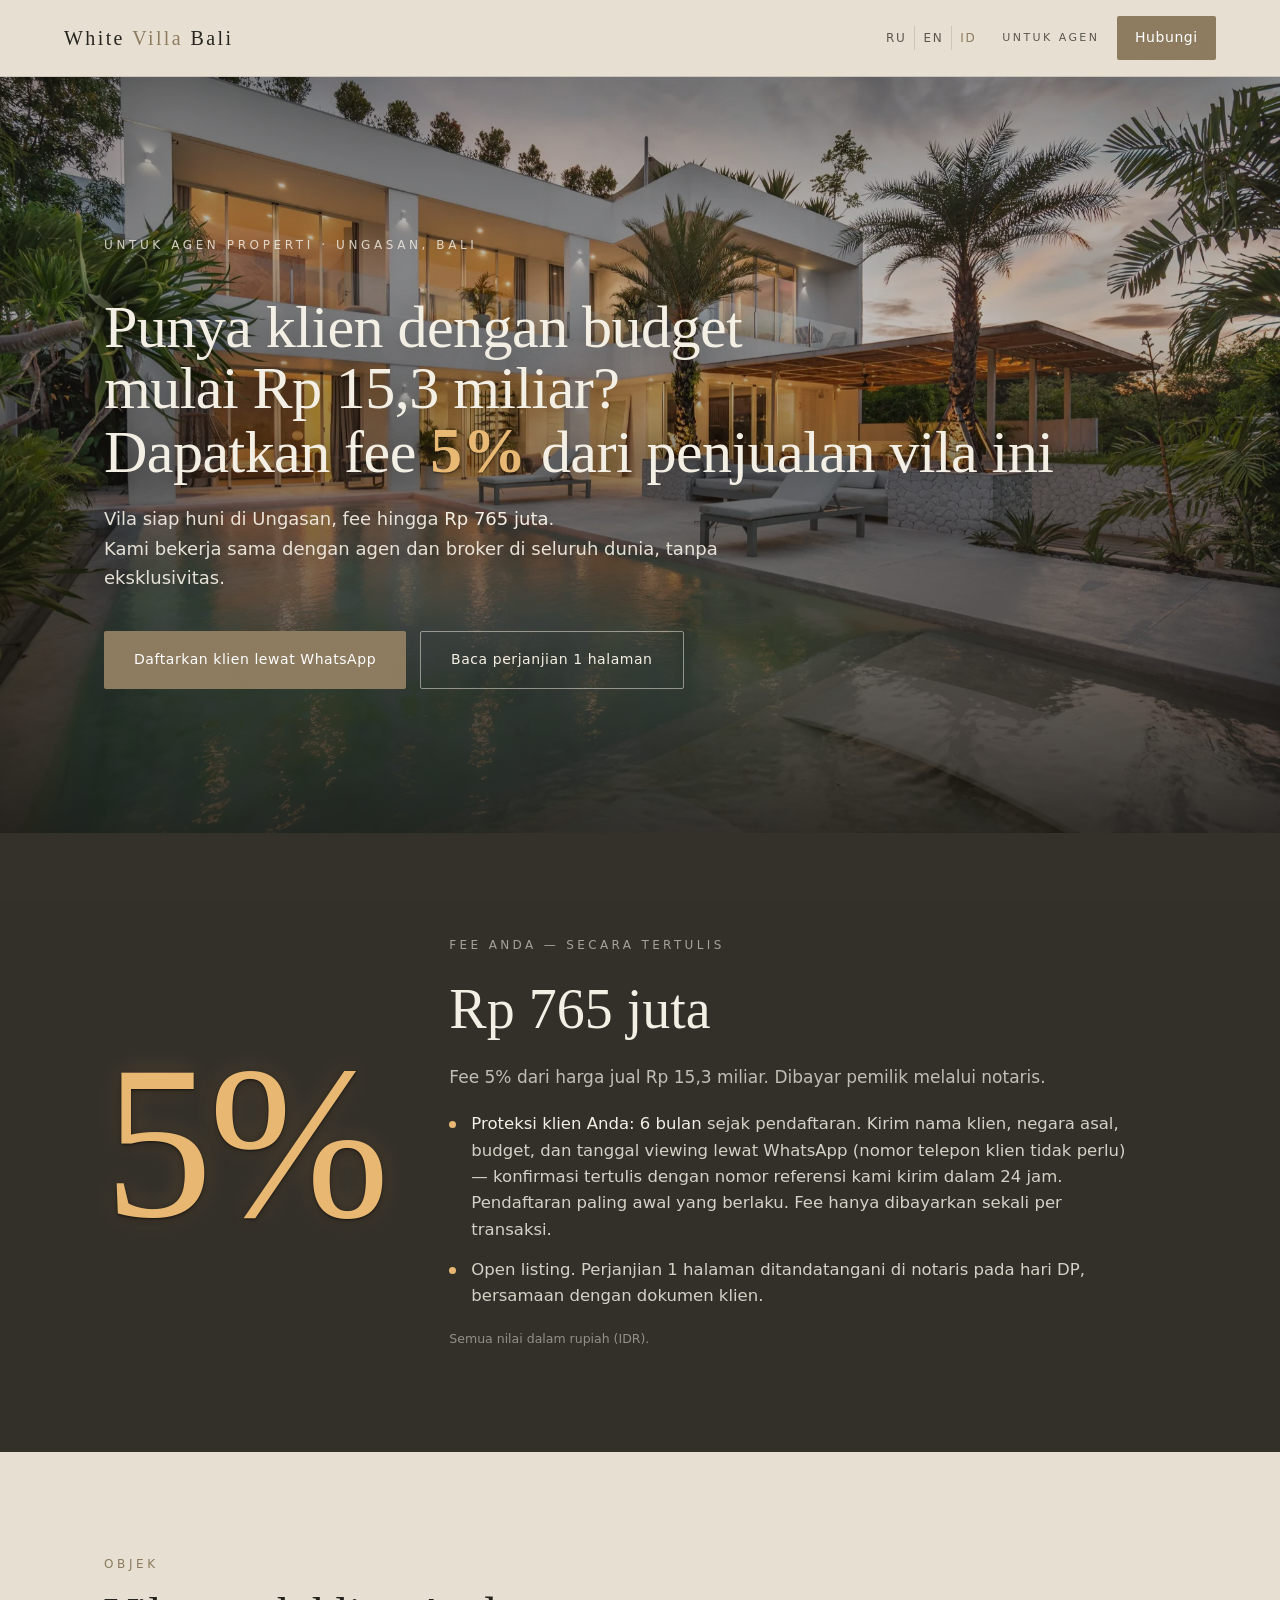
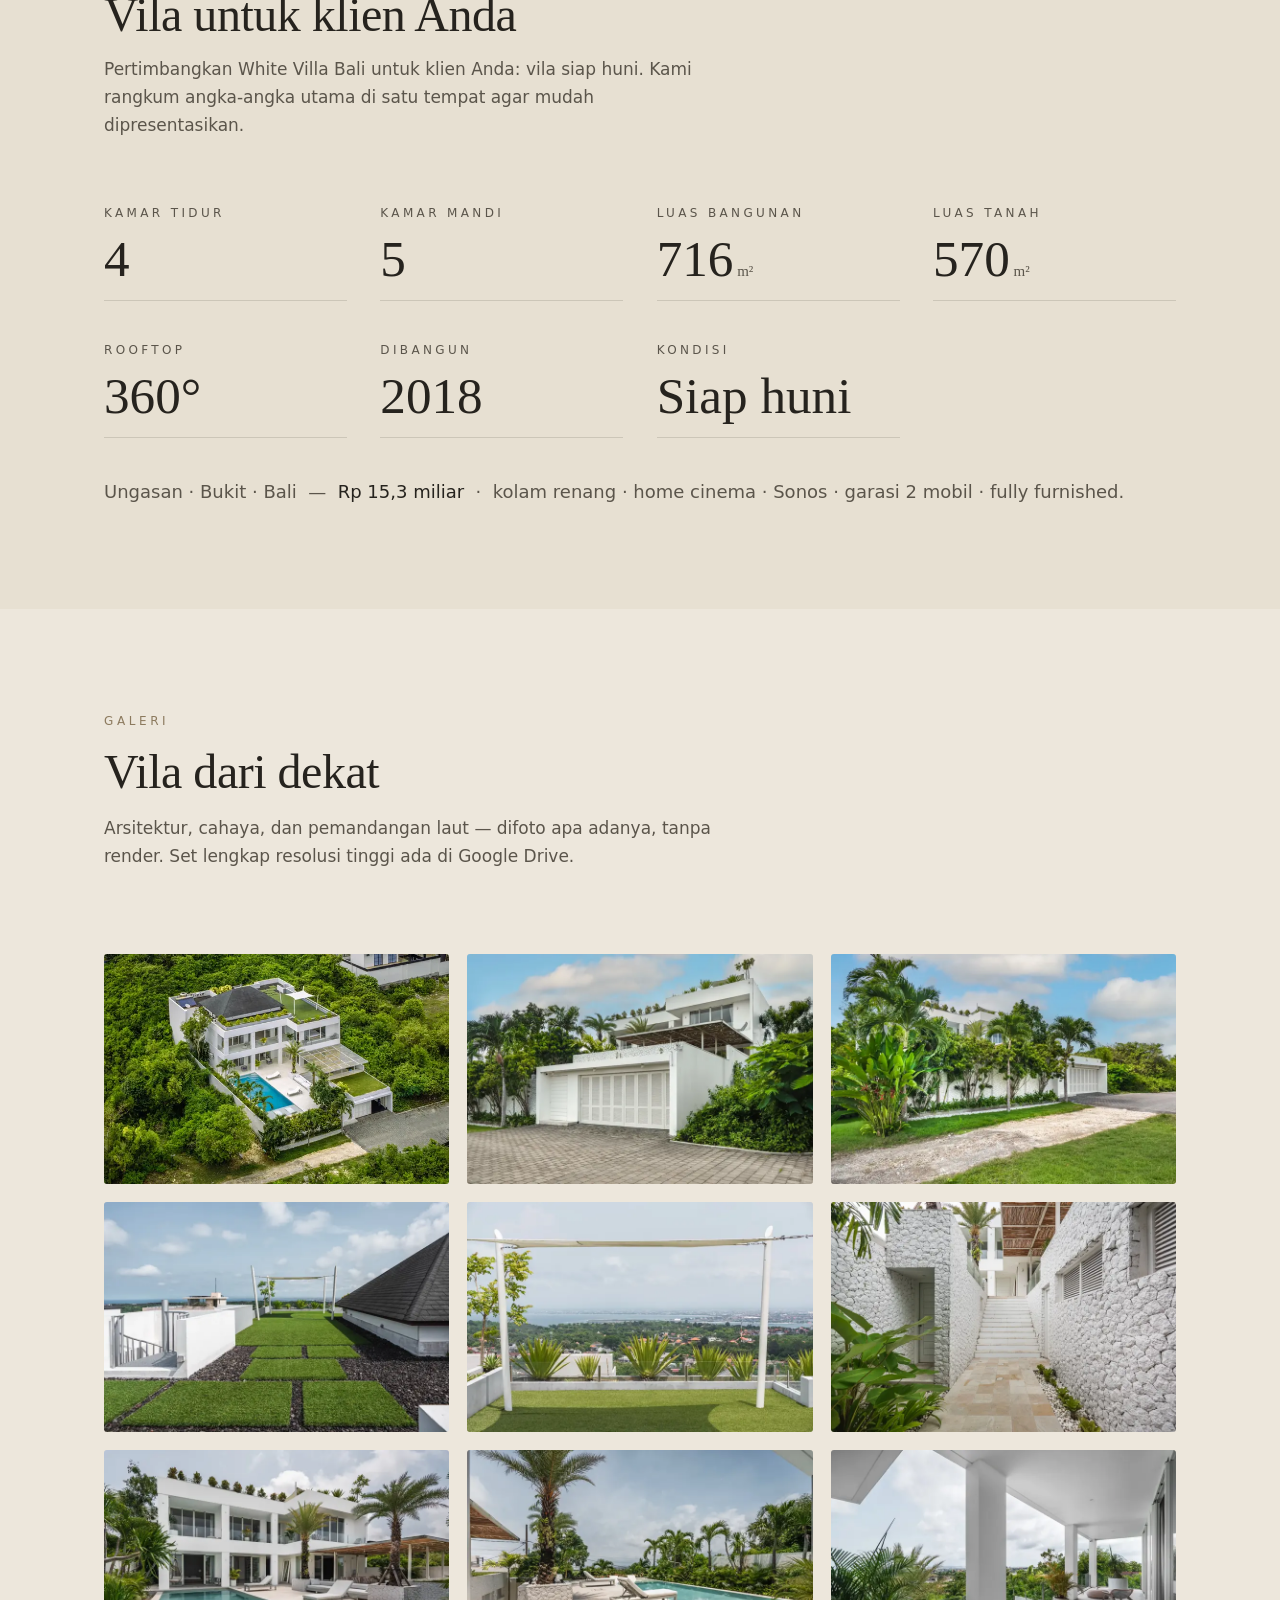
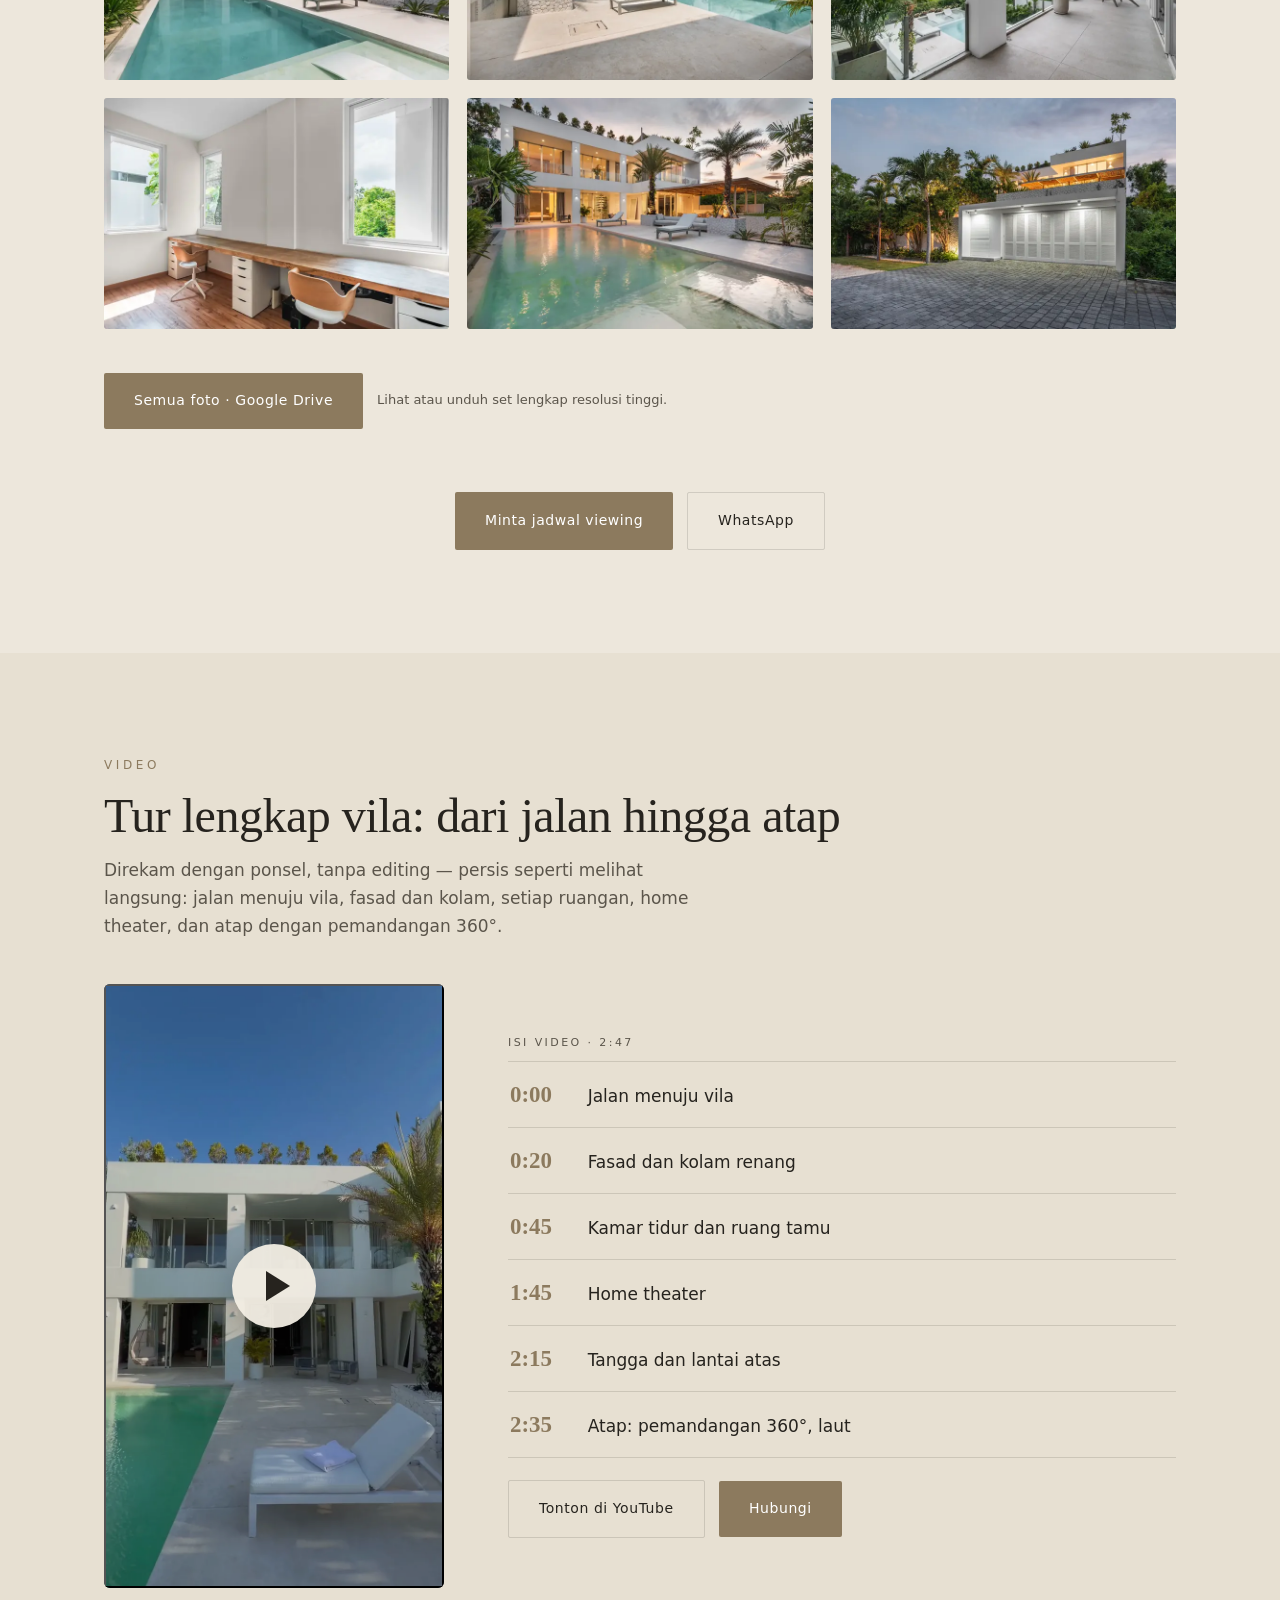
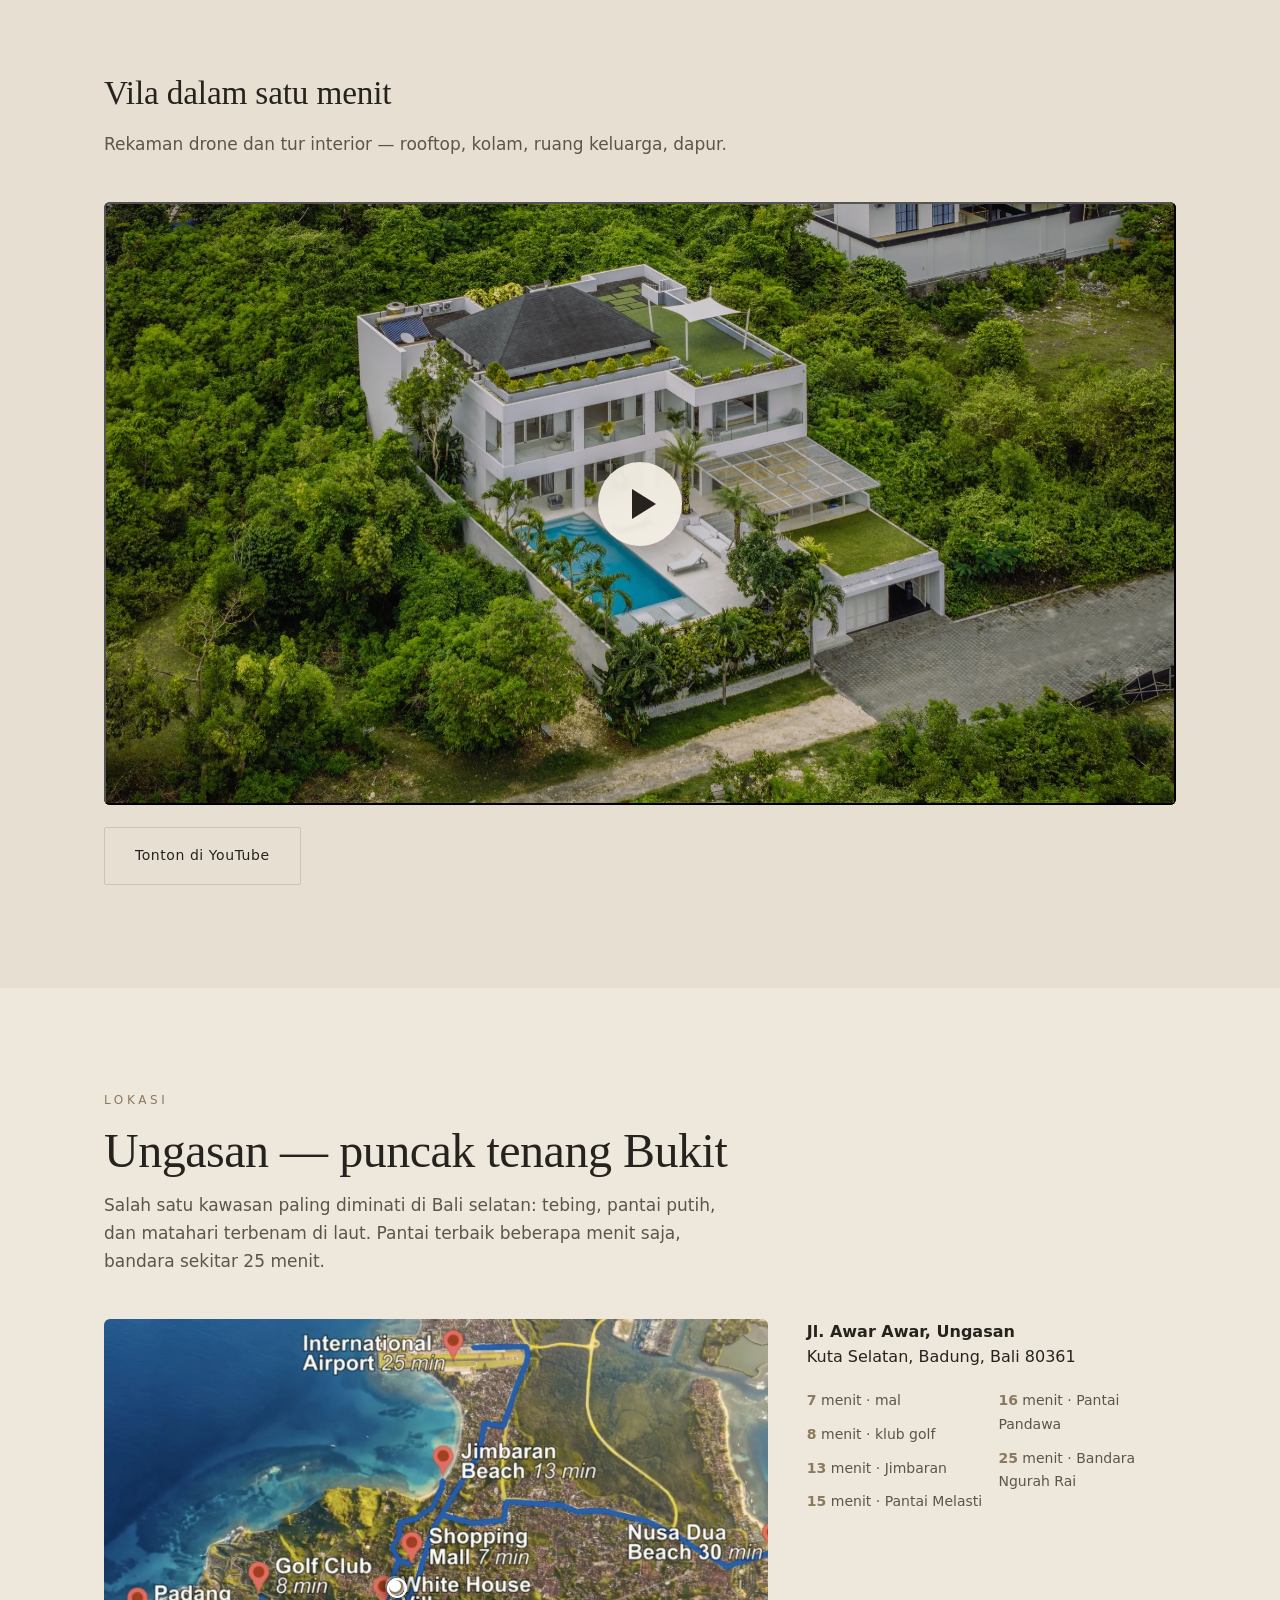
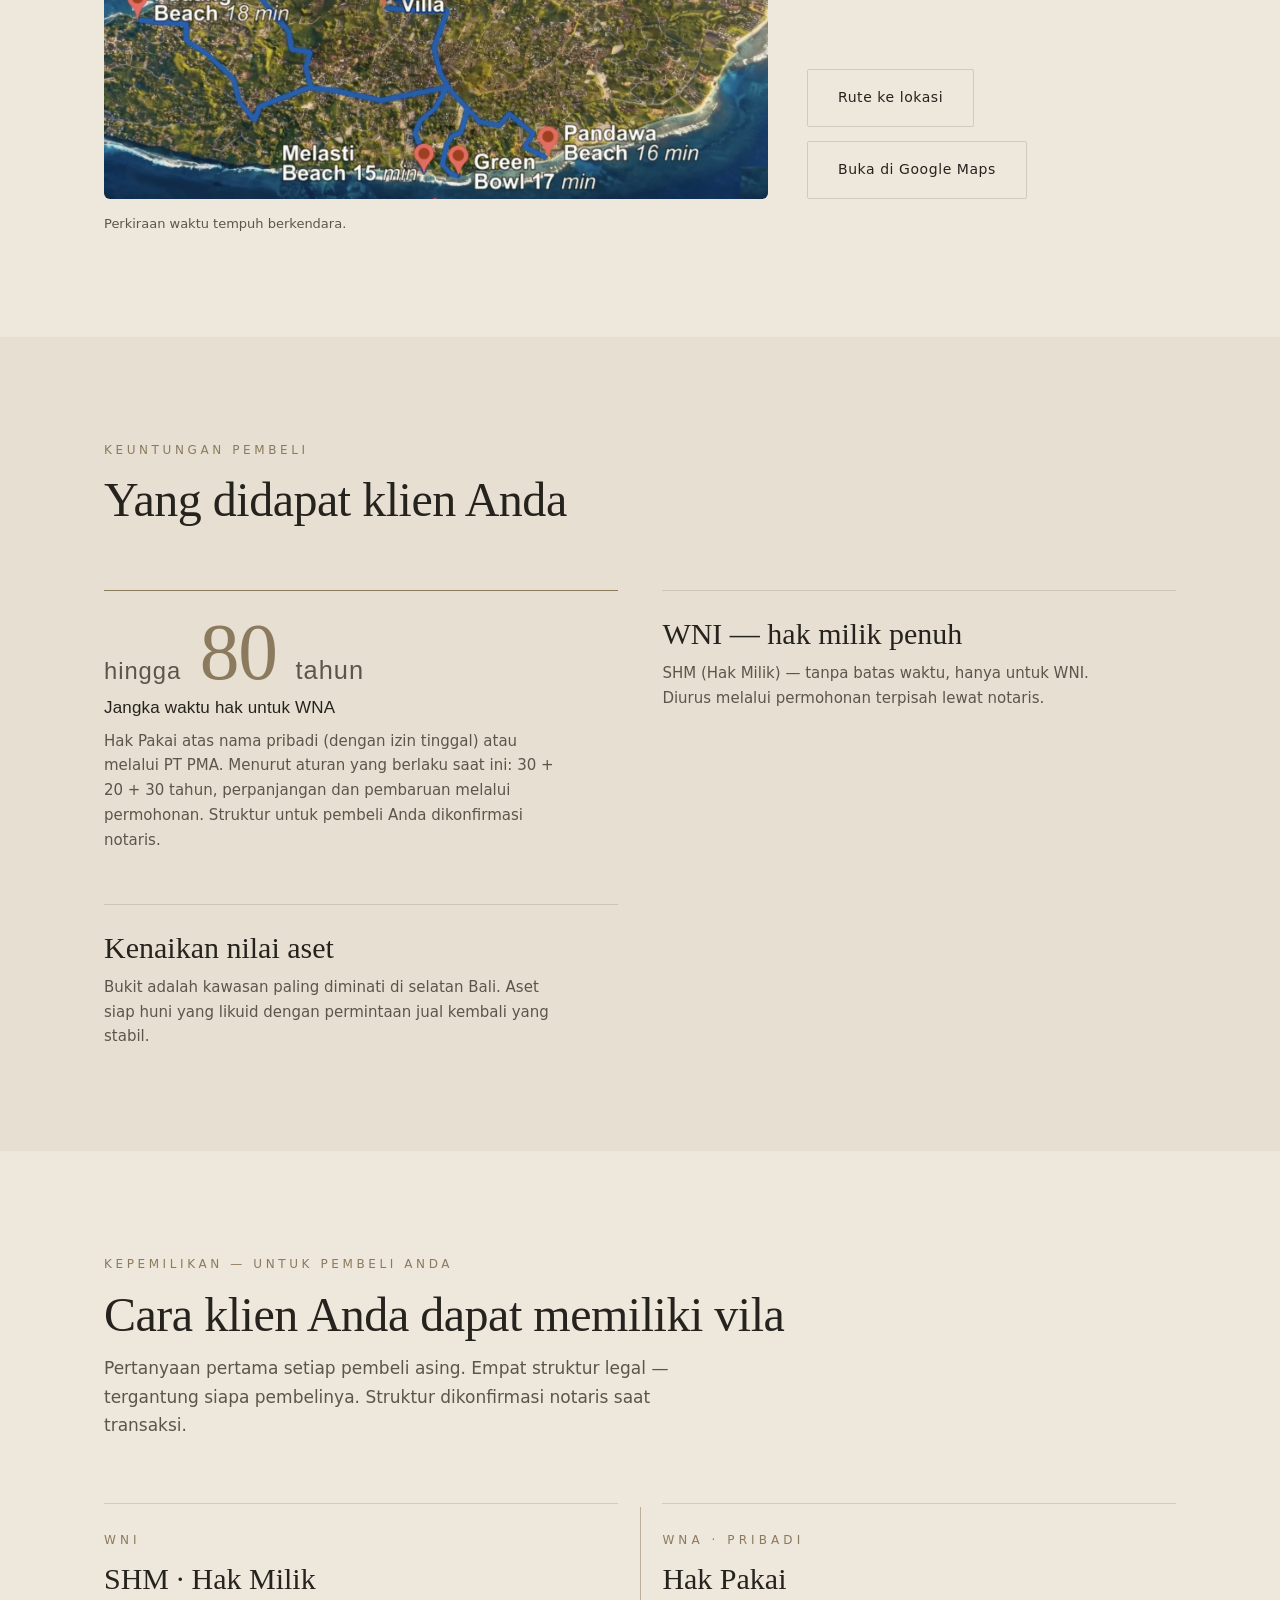
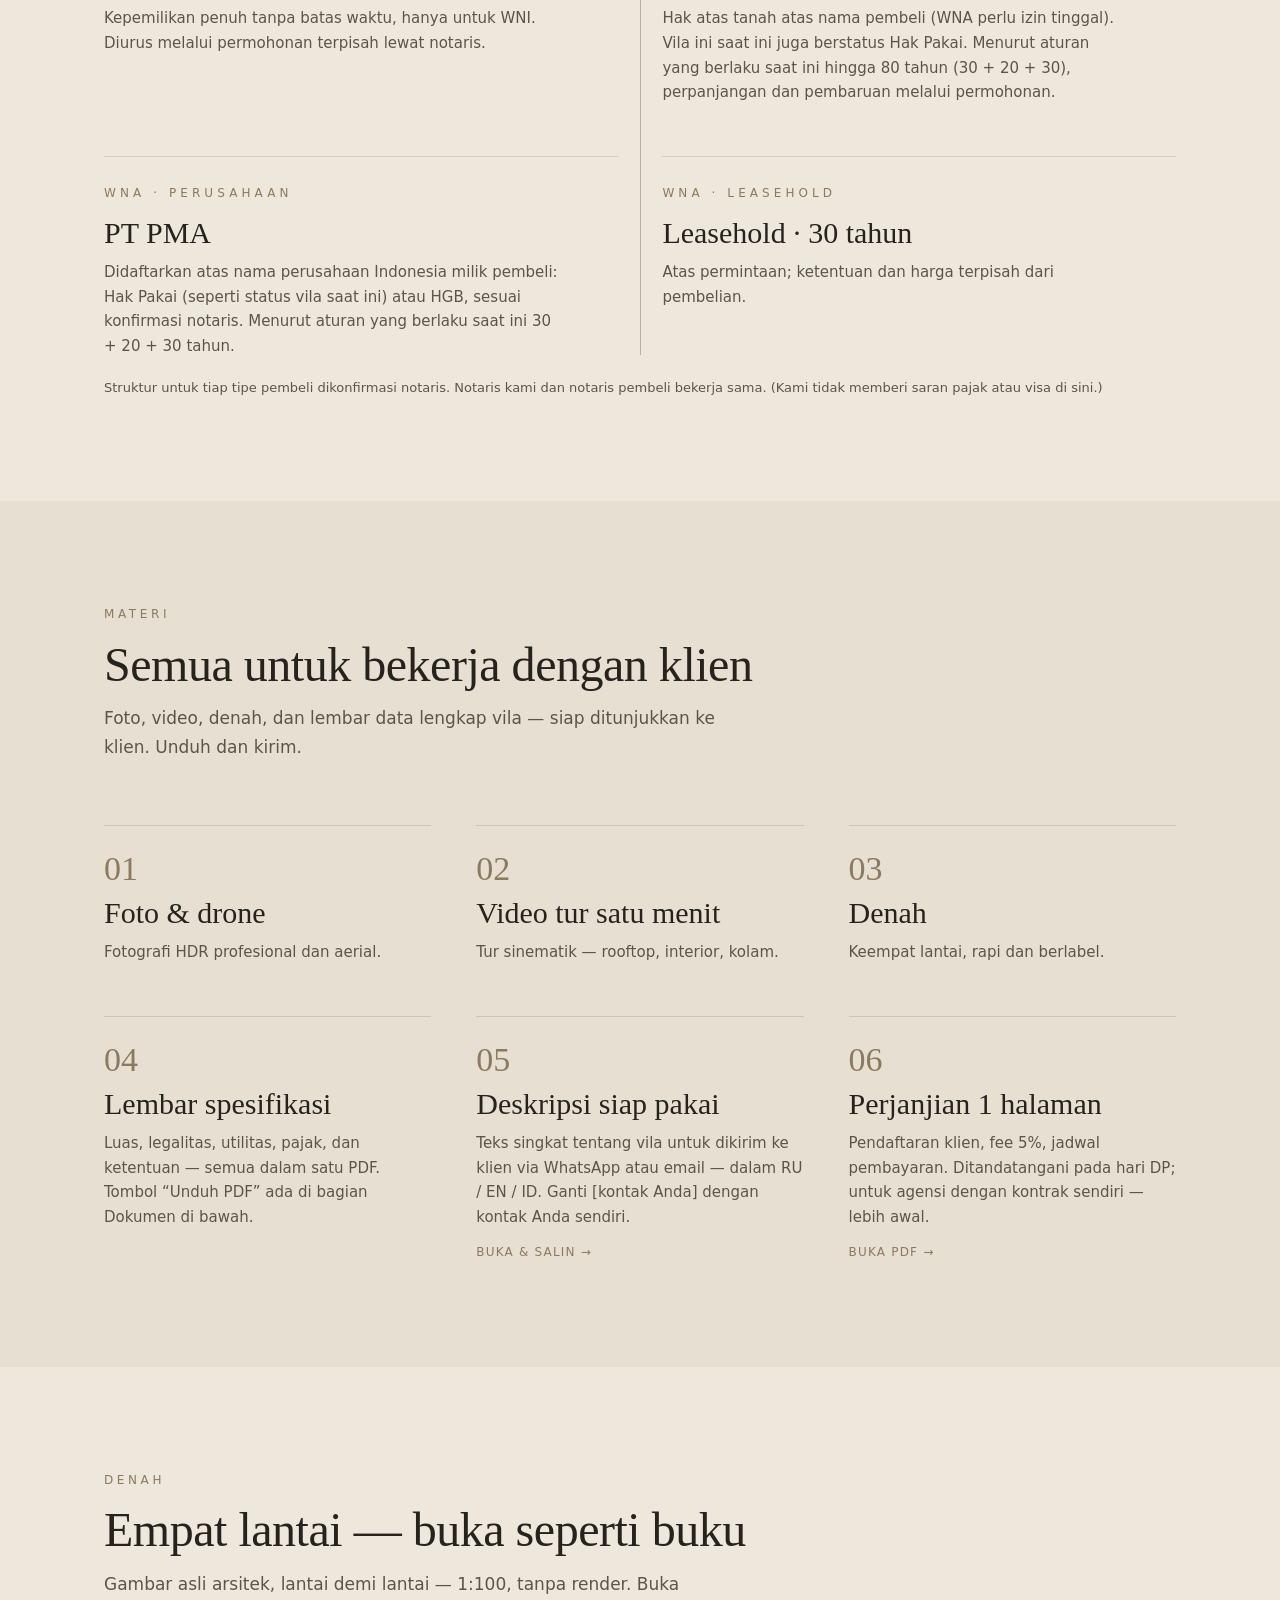
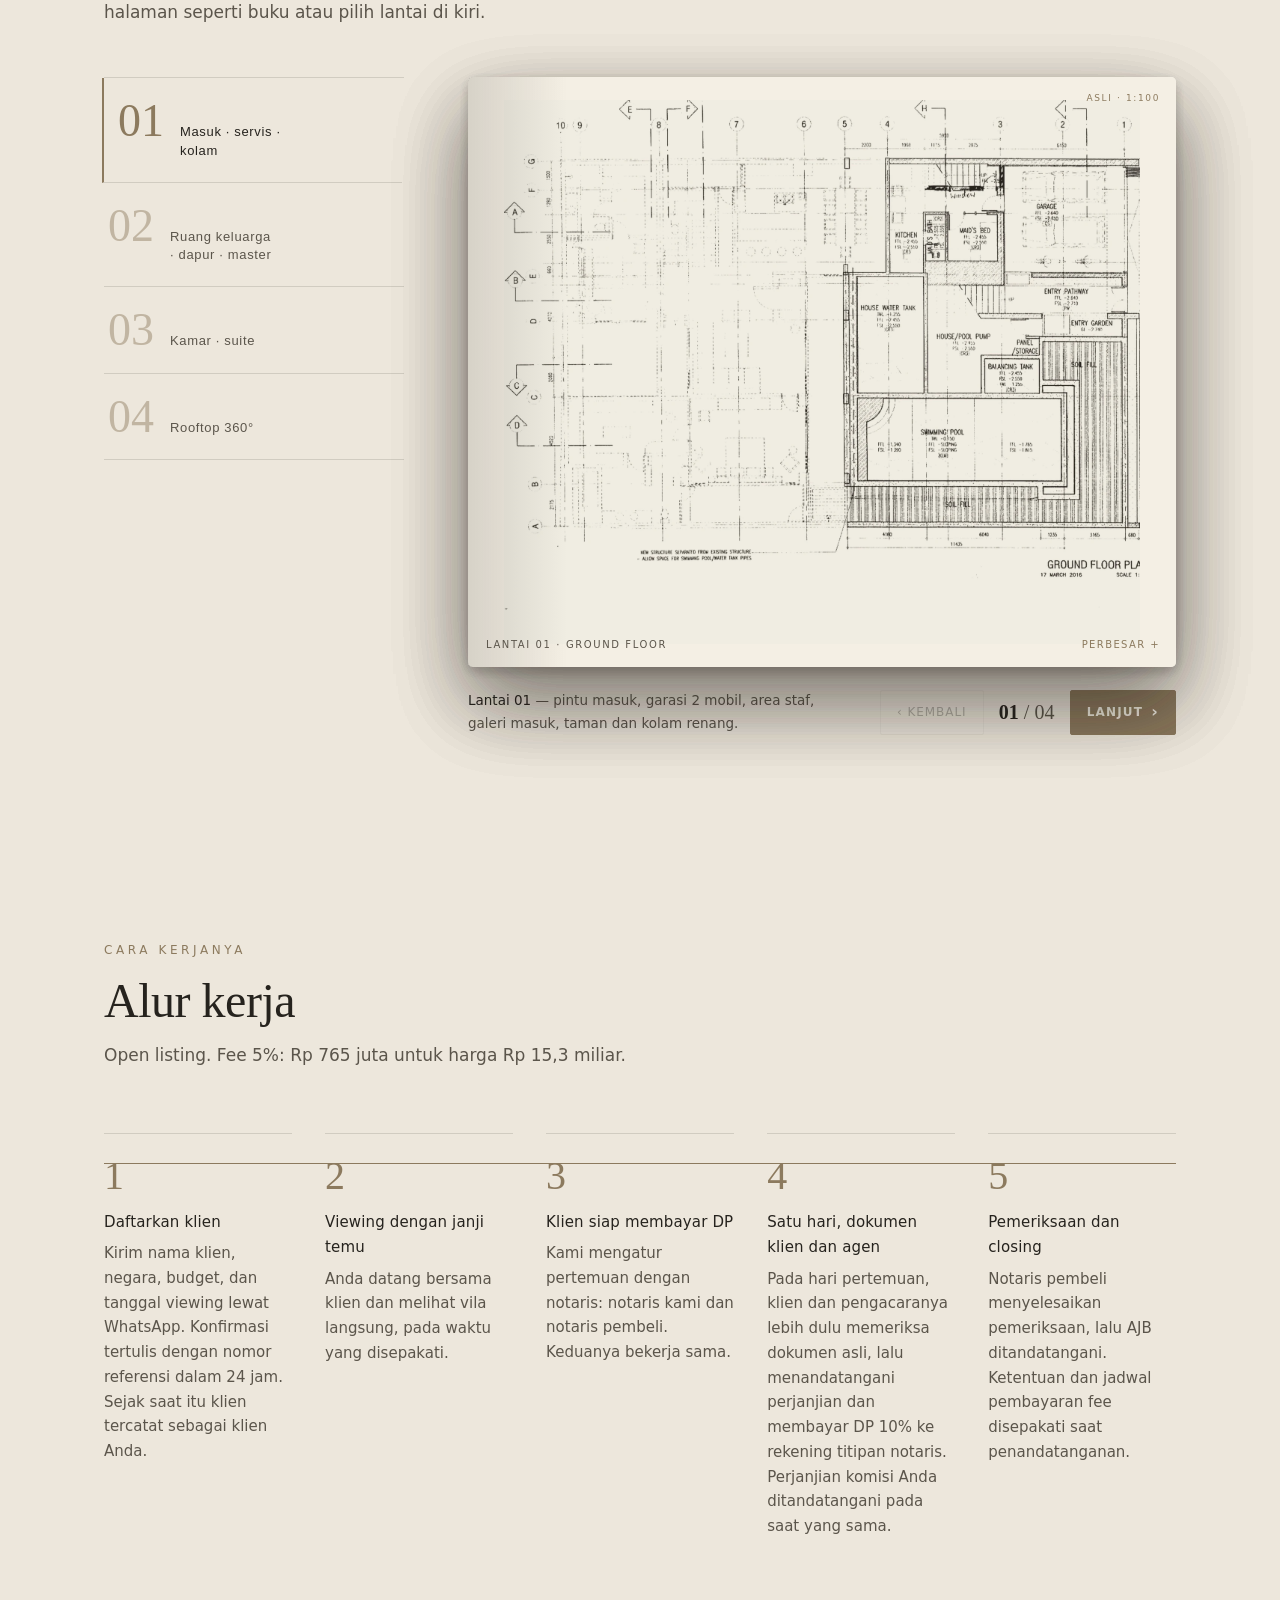
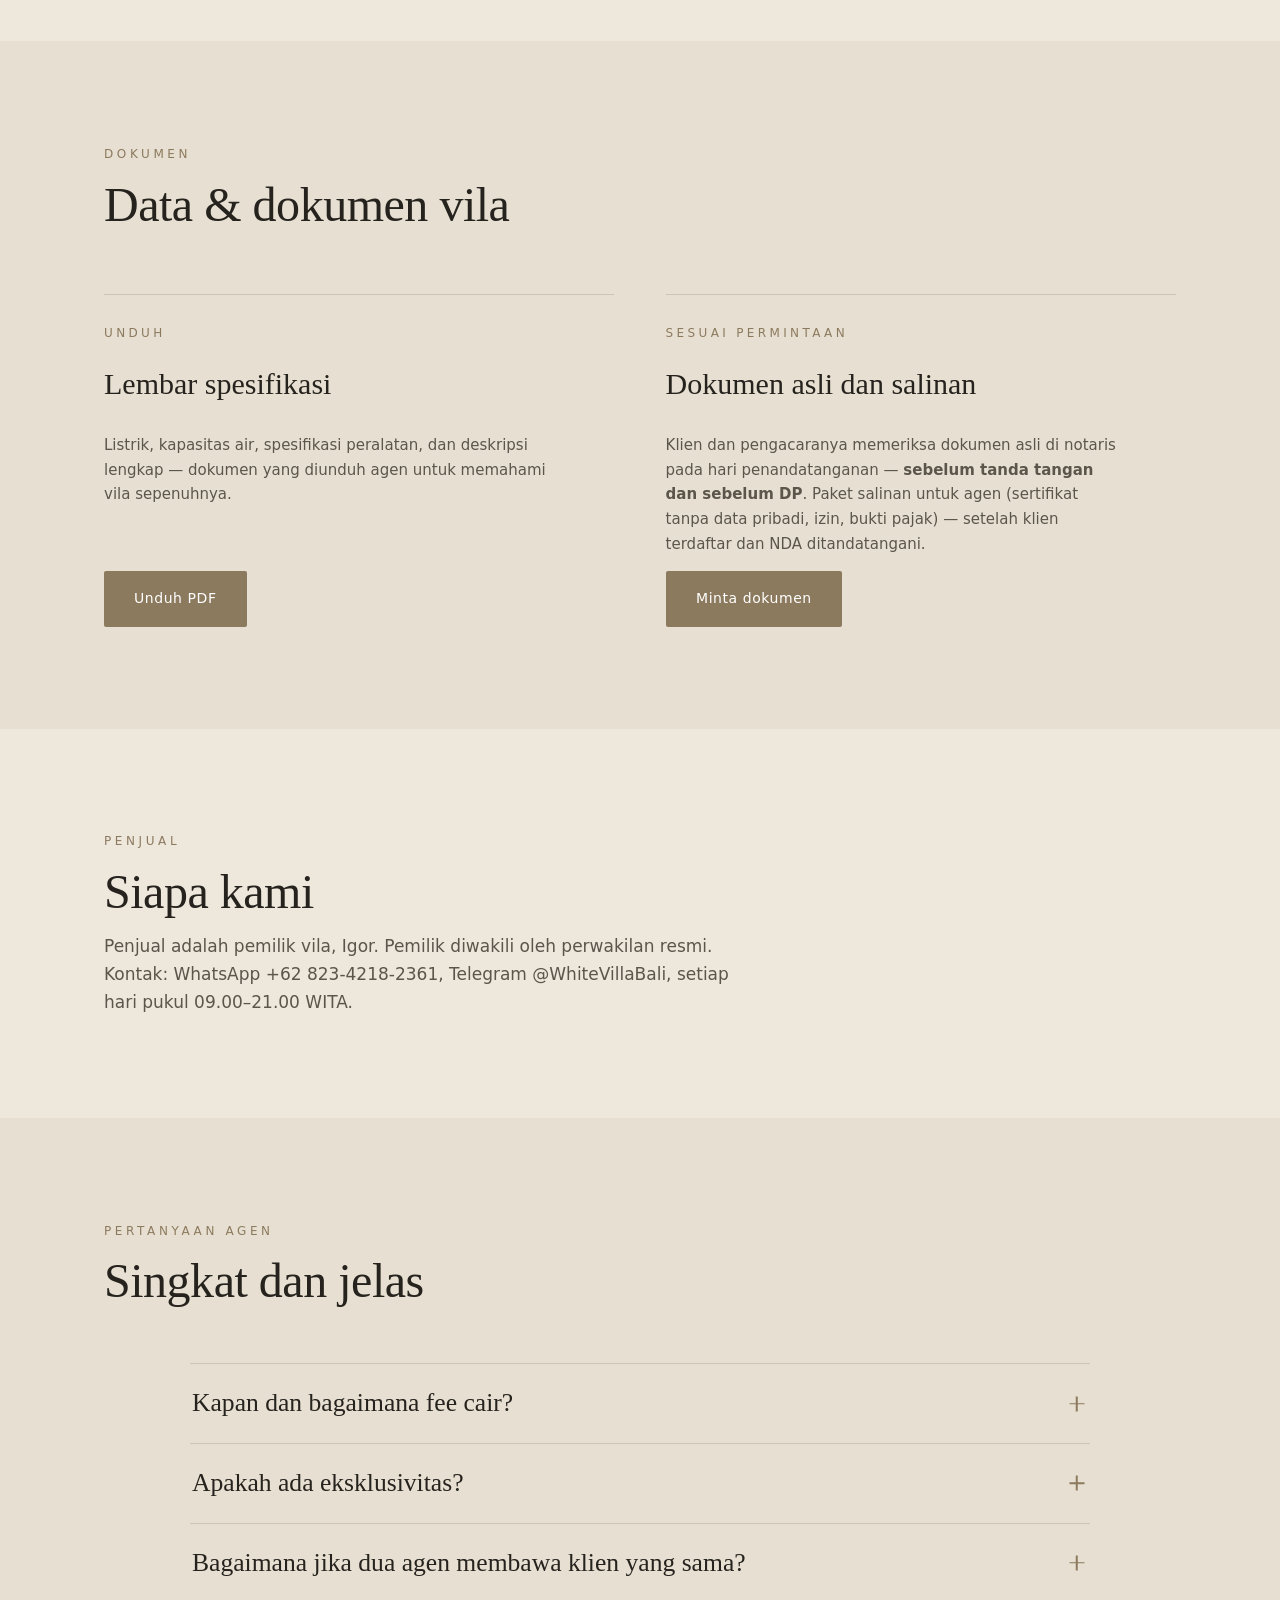
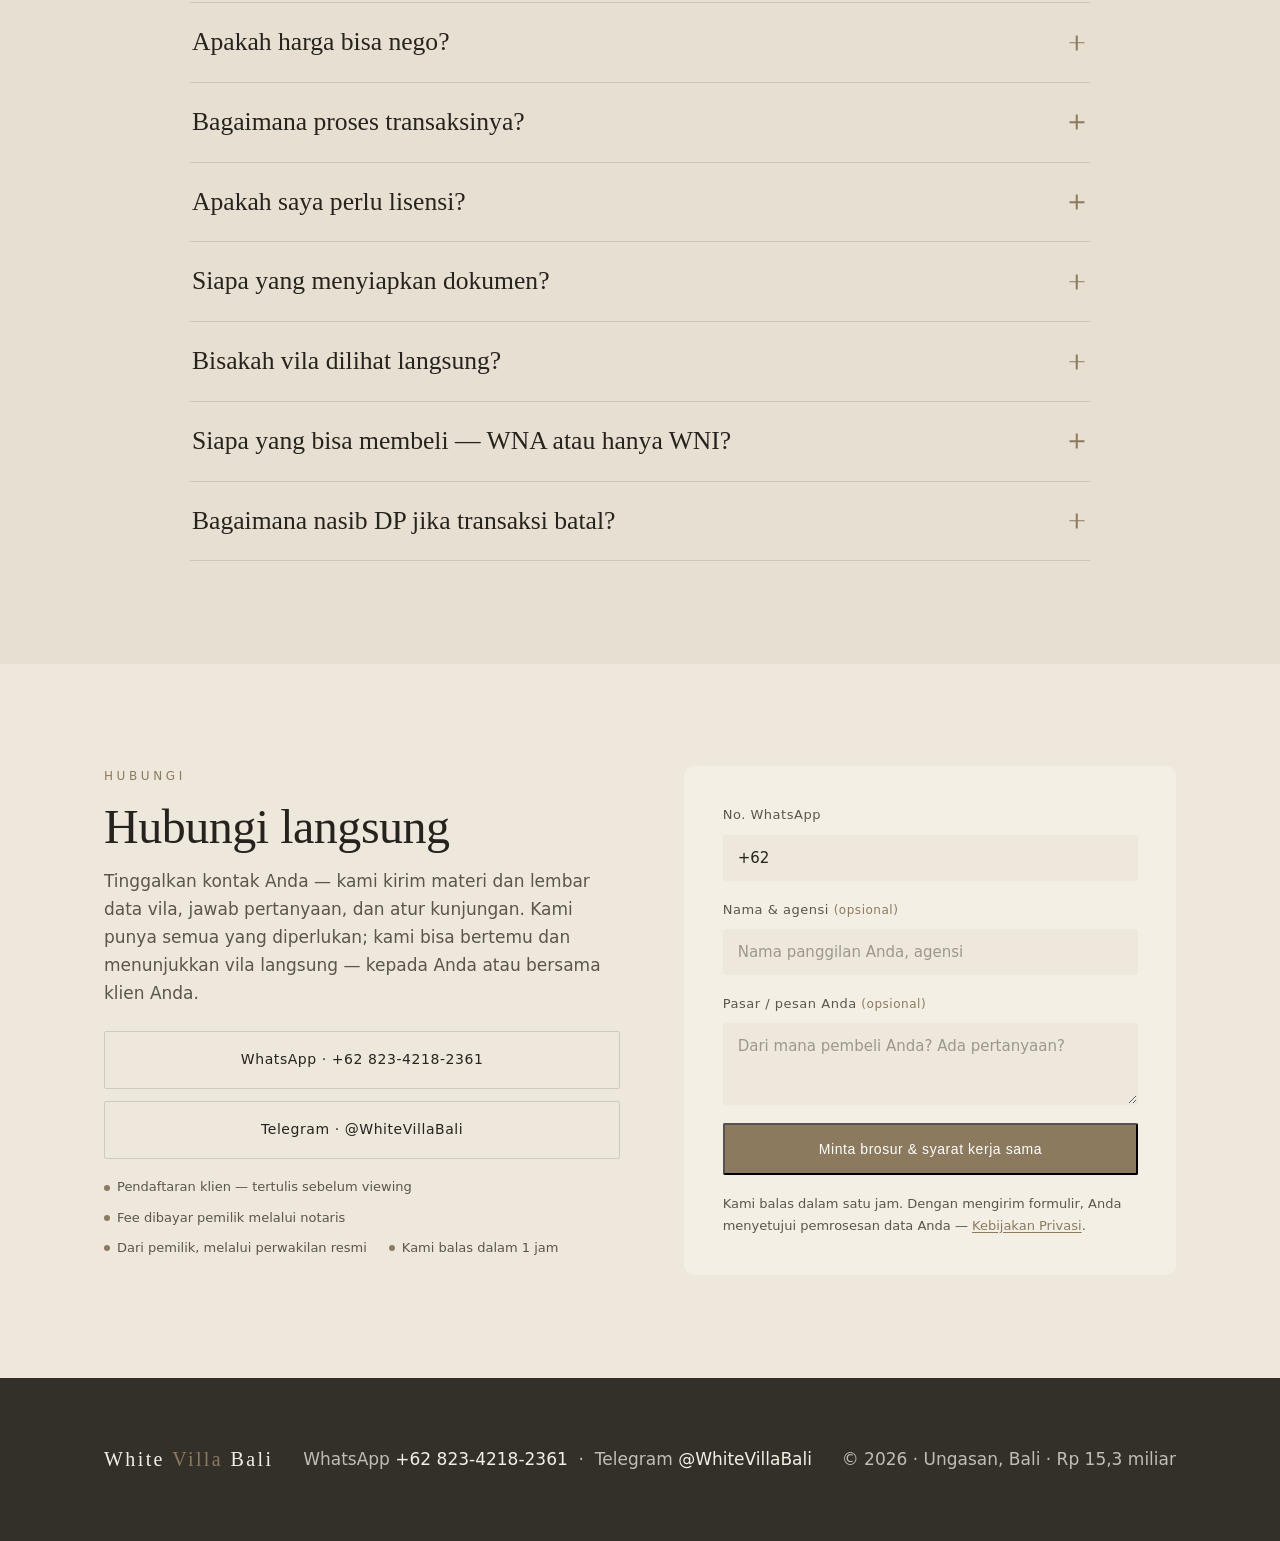
==== commit 9863588c: "Add files via upload" ====
--- a/id/index.html
+++ b/id/index.html
@@ -504,7 +504,7 @@
   <div class="ag-head">
     <p class="eyebrow" data-i18n="obj.eyebrow">Объект</p>
     <h2 class="ag-h2" data-i18n="obj.h2">Вилла для ваших клиентов</h2>
-    <p class="ag-lead" data-i18n="obj.lead">Предлагаем рассмотреть White Villa Bali для ваших клиентов: вилла под ключ, готова к жизни и аренде. Ключевые цифры собрали в одном месте — чтобы вам было удобно представить объект.</p>
+    <p class="ag-lead" data-i18n="obj.lead">Предлагаем рассмотреть White Villa Bali для ваших клиентов: вилла под ключ, готова к жизни. Ключевые цифры собрали в одном месте — чтобы вам было удобно представить объект.</p>
   </div>
   <div class="wrap">
     <dl class="ag-spec">
@@ -634,7 +634,7 @@
     <div class="ag-grid ag-bens">
       <div class="ag-card ag-card--stat"><span class="ag-bignum"><i class="pfx" data-i18n="ben.upto">до</i>&nbsp;<b data-count="80">80</b>&nbsp;<em data-i18n="ben.years">лет</em></span><h3 data-i18n="ben.c1h">Владение для иностранца</h3><p data-i18n="ben.c1p">Hak Pakai на физлицо (с видом на жительство) или через компанию PT PMA. По действующим нормам 30 + 20 + 30 лет, продление по заявке. Структуру под покупателя подтверждает нотариус.</p></div>
             <div class="ag-card"><h3 data-i18n="ben.c3h">Гражданину Индонезии — полная собственность</h3><p data-i18n="ben.c3p">Hak Milik (SHM) — без срока, только для граждан Индонезии. Оформляем отдельной заявкой через нотариуса.</p></div>
-      <div class="ag-card"><h3 data-i18n="ben.c4h">Рост стоимости актива</h3><p data-i18n="ben.c4p">Букит — самый востребованный юг Бали. Ликвидный объект под ключ: спрос на аренду и перепродажу.</p></div>
+      <div class="ag-card"><h3 data-i18n="ben.c4h">Рост стоимости актива</h3><p data-i18n="ben.c4p">Букит — самый востребованный юг Бали. Ликвидный объект под ключ: стабильный спрос на перепродажу.</p></div>
     </div>
   </div>
 </section>
@@ -664,7 +664,7 @@
         <p data-i18n="own.p3">Оформление на индонезийскую компанию покупателя: Hak Pakai (как сейчас на вилле) или HGB, по заключению нотариуса. По действующим нормам 30 + 20 + 30 лет.</p>
       </div>
       <div class="ag-card">
-        <span class="who" data-i18n="own.who4">Иностранцы · аренда</span>
+        <span class="who" data-i18n="own.who4">Иностранцы · leasehold</span>
         <h3 data-i18n="own.h4">Leasehold · 30 лет</h3>
         <p data-i18n="own.p4">По запросу; условия и цена — отдельно от покупки.</p>
       </div>
@@ -857,7 +857,7 @@
       <div class="ag-desc__h"><span>🇷🇺 Русский</span><button class="btn btn--line ag-copy" data-copy="d-ru" data-i18n="desc.copy">Скопировать</button></div>
 <pre class="ag-desc__t" id="d-ru">White Villa Bali — вилла под ключ в Унгасане (Букит, Бали).
 
-4 спальни, 5 санузлов, 716 м² дом / 570 м² участок. Бассейн, домашний кинотеатр, гараж на 2 авто, панорамная крыша 360° с видом на океан, статую GWK и вулкан Агунг. Построена в 2018, полностью меблирована — можно заезжать или сдавать с первого дня.
+4 спальни, 5 санузлов, 716 м² дом / 570 м² участок. Бассейн, домашний кинотеатр, гараж на 2 авто, панорамная крыша 360° с видом на океан, статую GWK и вулкан Агунг. Построена в 2018, полностью меблирована — можно заезжать и жить с первого дня.
 
 Цена: Rp 15,3 млрд.
 
@@ -871,7 +871,7 @@
       <div class="ag-desc__h"><span>🇬🇧 English</span><button class="btn btn--line ag-copy" data-copy="d-en" data-i18n="desc.copy">Скопировать</button></div>
 <pre class="ag-desc__t" id="d-en">White Villa Bali — turnkey villa in Ungasan (Bukit, Bali).
 
-4 bedrooms, 5 bathrooms, 716 m² house / 570 m² land. Private pool, home cinema, 2-car garage, 360° panoramic rooftop with ocean, GWK statue and Mt Agung views. Built in 2018, fully furnished — move in or rent from day one.
+4 bedrooms, 5 bathrooms, 716 m² house / 570 m² land. Private pool, home cinema, 2-car garage, 360° panoramic rooftop with ocean, GWK statue and Mt Agung views. Built in 2018, fully furnished — move in and live from day one.
 
 Price: IDR 15.3 bn.
 
@@ -885,7 +885,7 @@
       <div class="ag-desc__h"><span>🇮🇩 Bahasa Indonesia</span><button class="btn btn--line ag-copy" data-copy="d-id" data-i18n="desc.copy">Скопировать</button></div>
 <pre class="ag-desc__t" id="d-id">White Villa Bali — vila siap huni di Ungasan (Bukit, Bali).
 
-4 kamar tidur, 5 kamar mandi, LT 570 m² / LB 716 m². Kolam renang pribadi, home cinema, garasi 2 mobil, rooftop panorama 360° menghadap laut, patung GWK, dan Gunung Agung. Dibangun 2018, fully furnished — langsung huni atau disewakan.
+4 kamar tidur, 5 kamar mandi, LT 570 m² / LB 716 m². Kolam renang pribadi, home cinema, garasi 2 mobil, rooftop panorama 360° menghadap laut, patung GWK, dan Gunung Agung. Dibangun 2018, fully furnished — langsung bisa dihuni.
 
 Harga: Rp 15,3 miliar.
 
@@ -969,7 +969,7 @@
         "comm.sub": "5% of the sale price of IDR 15.3 bn. Paid by the owner through the notary.",
         "obj.eyebrow": "The property",
         "obj.h2": "A villa for your clients",
-        "obj.lead": "Consider White Villa Bali for your clients: a turnkey villa, ready to live in and to rent. We've put the key figures in one place so it's easy to present the property.",
+        "obj.lead": "Consider White Villa Bali for your clients: a turnkey villa, ready to live in. We've put the key figures in one place so it's easy to present the property.",
         "spec.beds": "Bedrooms",
         "spec.baths": "Bathrooms",
         "spec.house": "House area",
@@ -1019,12 +1019,10 @@
         "ben.pa": "% / yr",
         "ben.c1h": "Land tenure for foreigners",
         "ben.c1p": "Hak Pakai as an individual (residence permit required) or through a PT PMA company. Under current rules: 30 + 20 + 30 years, extension by application. Your buyer's structure is confirmed by the notary.",
-        "ben.c2h": "Rental yield",
-        "ben.c2p": "Turnkey and ready to rent from day one. Income backed by real contracts (shown privately).",
         "ben.c3h": "Indonesian citizens — full ownership",
         "ben.c3p": "Hak Milik (SHM) — no time limit, for Indonesian citizens only. Arranged by a separate application through the notary.",
         "ben.c4h": "Asset appreciation",
-        "ben.c4p": "Bukit is the most sought-after south of Bali. A liquid turnkey asset: demand for both rental and resale.",
+        "ben.c4p": "Bukit is the most sought-after south of Bali. A liquid turnkey asset with steady resale demand.",
         "own.eyebrow": "Ownership — for your buyer",
         "own.h2": "How your client can own the villa",
         "own.lead": "The first question of any foreign buyer. Four legal structures — depending on who the buyer is. The structure is confirmed by the notary at closing.",
@@ -1131,7 +1129,7 @@
                         "comm.l3": "<b>Your client is protected for 6 months</b> from registration. Send the client's name, country, budget and viewing date on WhatsApp (no client phone number needed) — written confirmation with a reference number within 24 hours. The earliest registration takes priority. One commission per sale.",
         "comm.l4": "Non-exclusive. The 1-page agreement is signed at the notary on the day of the deposit, together with the client's documents.",
         "comm.fine": "All amounts are in Indonesian rupiah (IDR).",
-        "own.who4": "Foreigners · lease",
+        "own.who4": "Foreigners · leasehold",
         "own.h4": "Leasehold · 30 years",
         "own.p4": "On request; terms and price are separate from a purchase.",
         "kit.c6cue": "Open PDF →",
@@ -1158,7 +1156,7 @@
         "comm.sub": "Fee 5% dari harga jual Rp 15,3 miliar. Dibayar pemilik melalui notaris.",
         "obj.eyebrow": "Objek",
         "obj.h2": "Vila untuk klien Anda",
-        "obj.lead": "Pertimbangkan White Villa Bali untuk klien Anda: vila siap huni dan siap disewakan. Kami rangkum angka-angka utama di satu tempat agar mudah dipresentasikan.",
+        "obj.lead": "Pertimbangkan White Villa Bali untuk klien Anda: vila siap huni. Kami rangkum angka-angka utama di satu tempat agar mudah dipresentasikan.",
         "spec.beds": "Kamar tidur",
         "spec.baths": "Kamar mandi",
         "spec.house": "Luas bangunan",
@@ -1208,12 +1206,10 @@
         "ben.pa": "% / tahun",
         "ben.c1h": "Jangka waktu hak untuk WNA",
         "ben.c1p": "Hak Pakai atas nama pribadi (dengan izin tinggal) atau melalui PT PMA. Menurut aturan yang berlaku saat ini: 30 + 20 + 30 tahun, perpanjangan dan pembaruan melalui permohonan. Struktur untuk pembeli Anda dikonfirmasi notaris.",
-        "ben.c2h": "Imbal hasil sewa",
-        "ben.c2p": "Siap huni dan siap disewakan sejak hari pertama. Pendapatan didukung kontrak nyata (ditunjukkan secara privat).",
         "ben.c3h": "WNI — hak milik penuh",
         "ben.c3p": "SHM (Hak Milik) — tanpa batas waktu, hanya untuk WNI. Diurus melalui permohonan terpisah lewat notaris.",
         "ben.c4h": "Kenaikan nilai aset",
-        "ben.c4p": "Bukit adalah kawasan paling diminati di selatan Bali. Aset siap huni yang likuid: permintaan untuk sewa maupun jual kembali.",
+        "ben.c4p": "Bukit adalah kawasan paling diminati di selatan Bali. Aset siap huni yang likuid dengan permintaan jual kembali yang stabil.",
         "own.eyebrow": "Kepemilikan — untuk pembeli Anda",
         "own.h2": "Cara klien Anda dapat memiliki vila",
         "own.lead": "Pertanyaan pertama setiap pembeli asing. Empat struktur legal — tergantung siapa pembelinya. Struktur dikonfirmasi notaris saat transaksi.",
@@ -1320,7 +1316,7 @@
                         "comm.l3": "<b>Proteksi klien Anda: 6 bulan</b> sejak pendaftaran. Kirim nama klien, negara asal, budget, dan tanggal viewing lewat WhatsApp (nomor telepon klien tidak perlu) — konfirmasi tertulis dengan nomor referensi kami kirim dalam 24 jam. Pendaftaran paling awal yang berlaku. Fee hanya dibayarkan sekali per transaksi.",
         "comm.l4": "Open listing. Perjanjian 1 halaman ditandatangani di notaris pada hari DP, bersamaan dengan dokumen klien.",
         "comm.fine": "Semua nilai dalam rupiah (IDR).",
-        "own.who4": "WNA · sewa",
+        "own.who4": "WNA · leasehold",
         "own.h4": "Leasehold · 30 tahun",
         "own.p4": "Atas permintaan; ketentuan dan harga terpisah dari pembelian.",
         "kit.c6cue": "Buka PDF →",
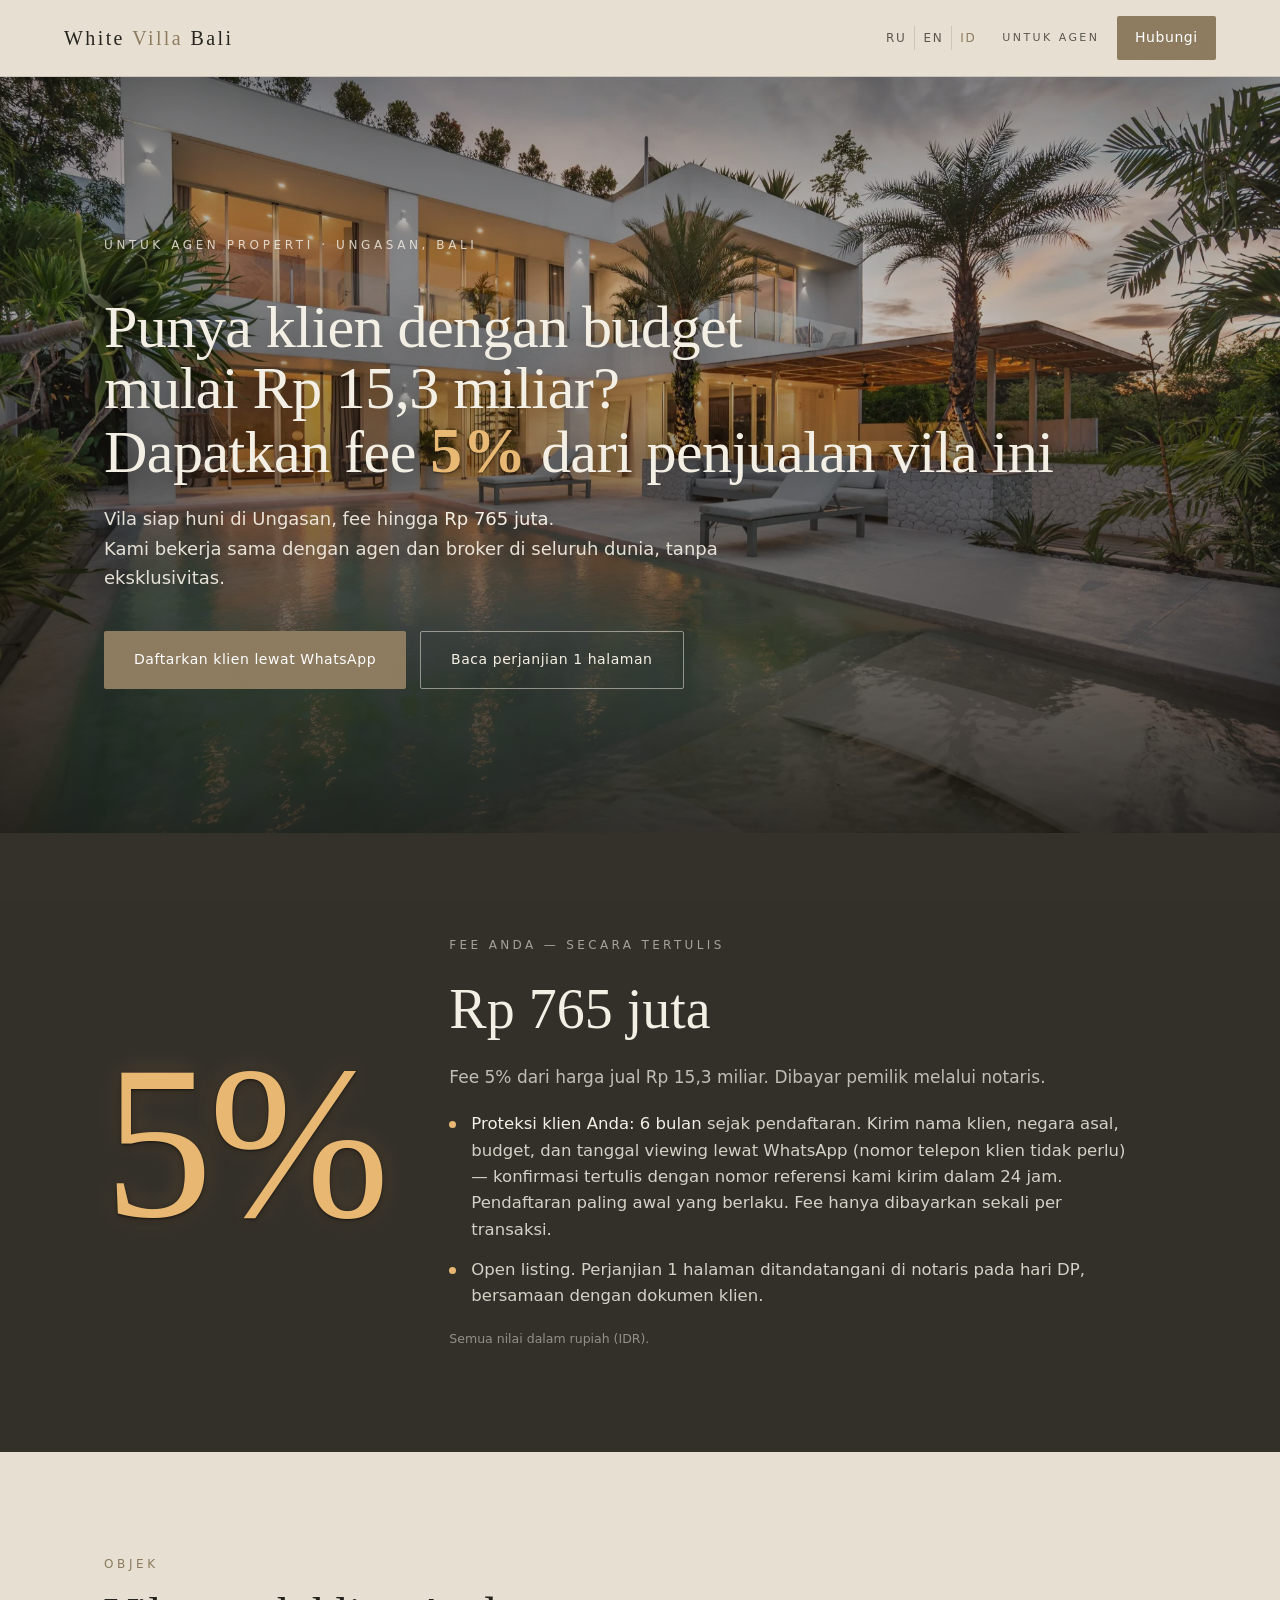
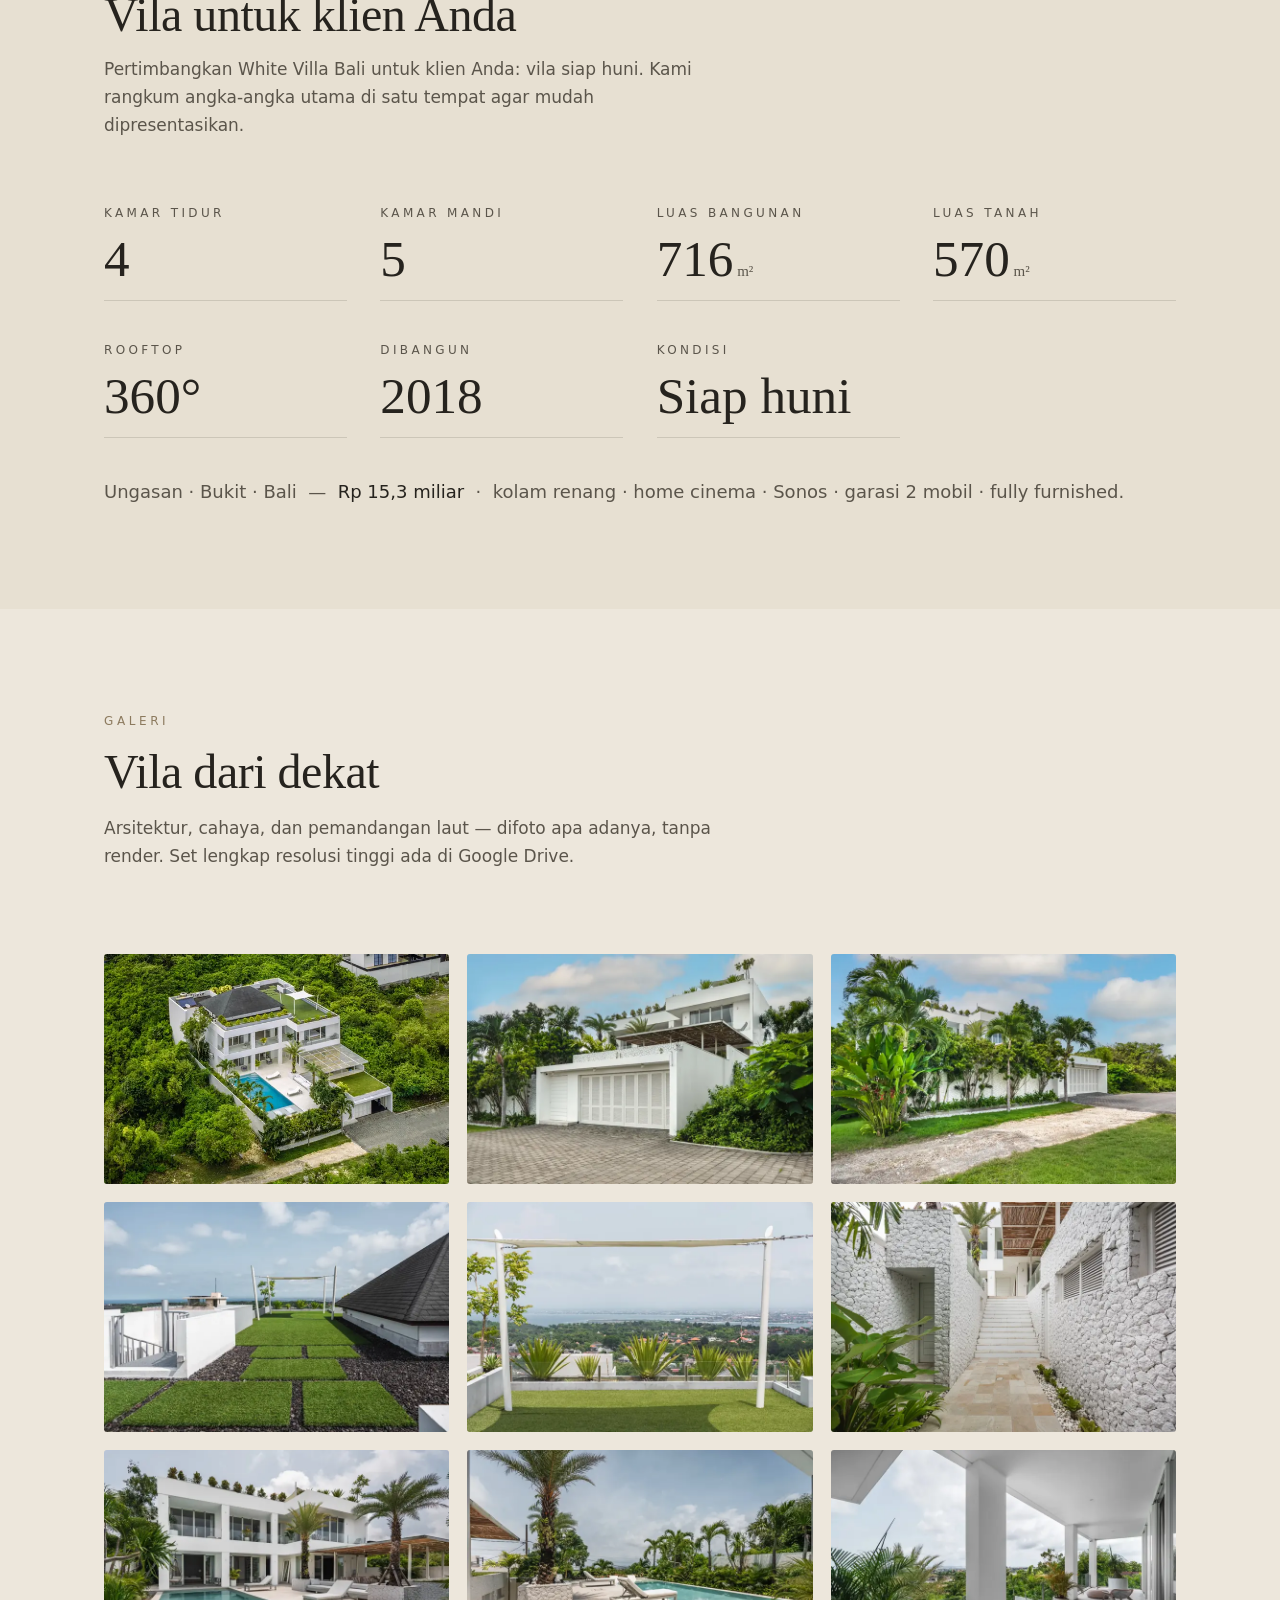
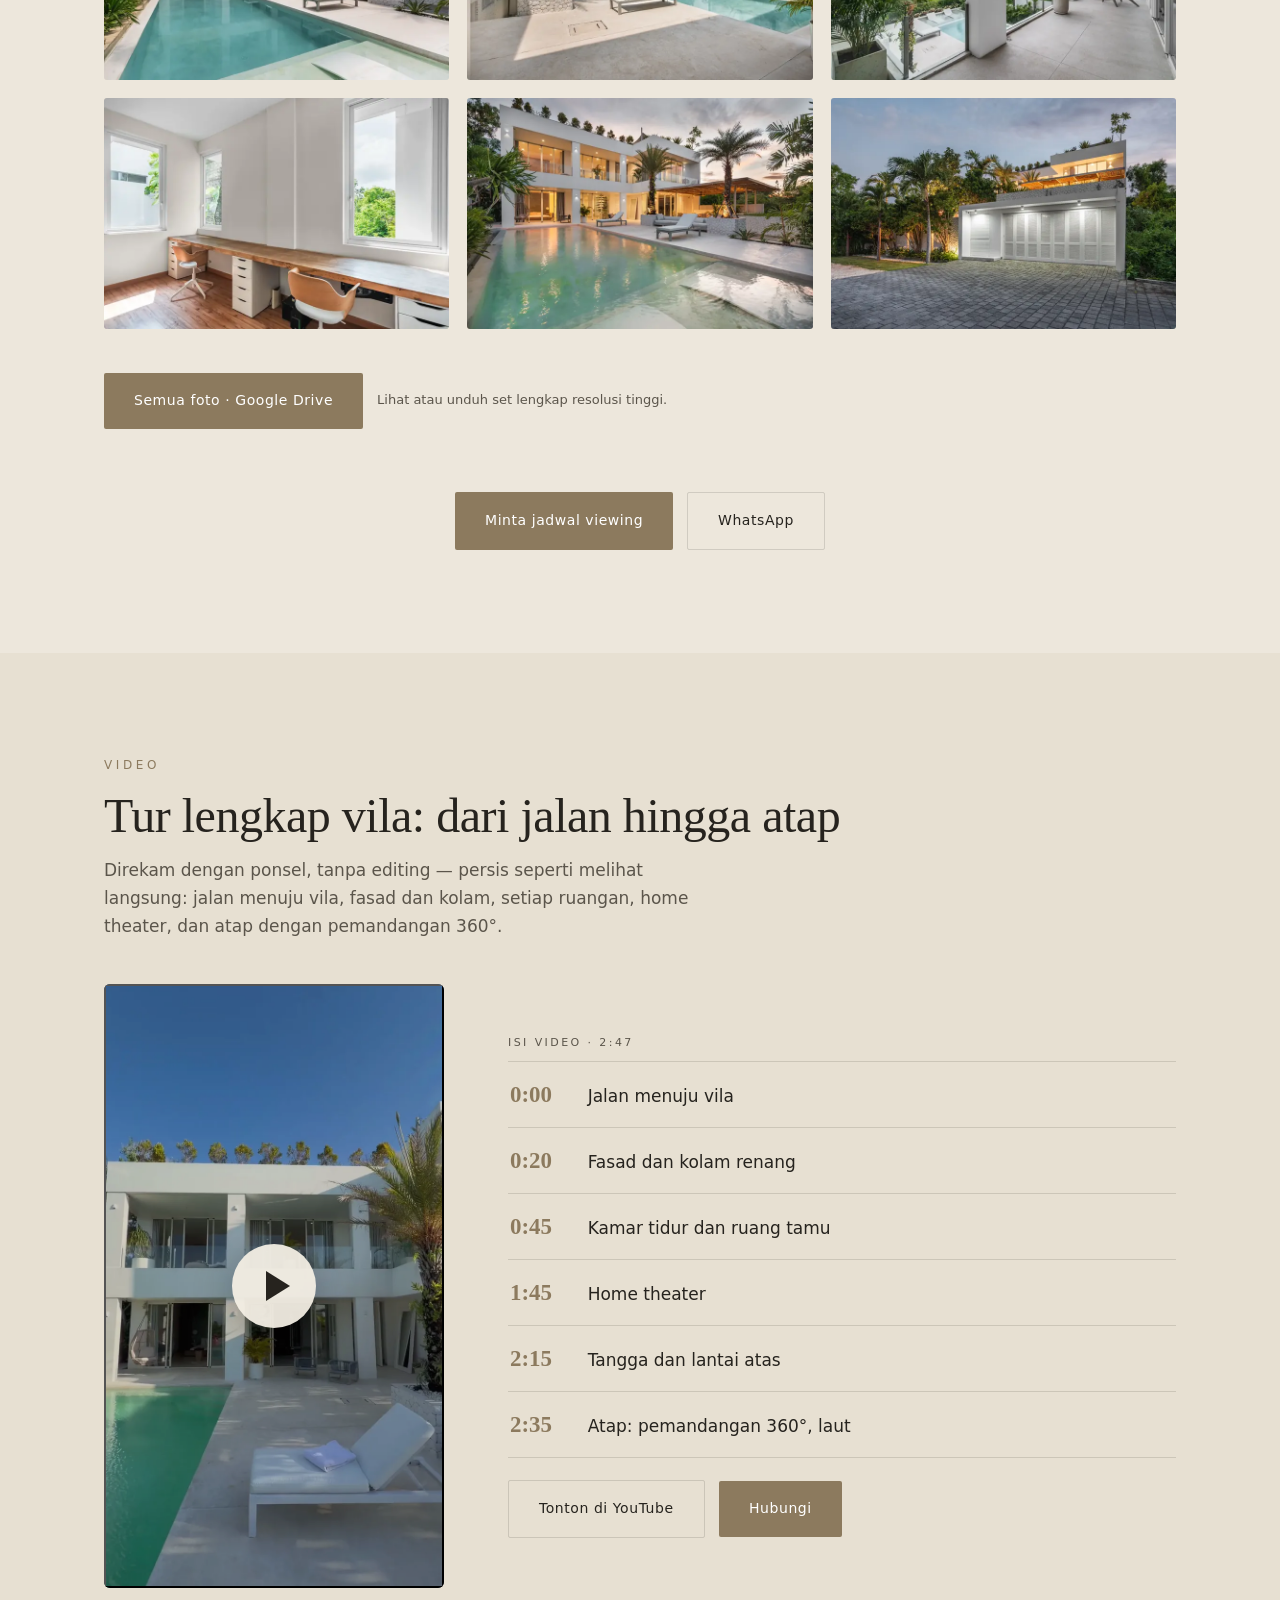
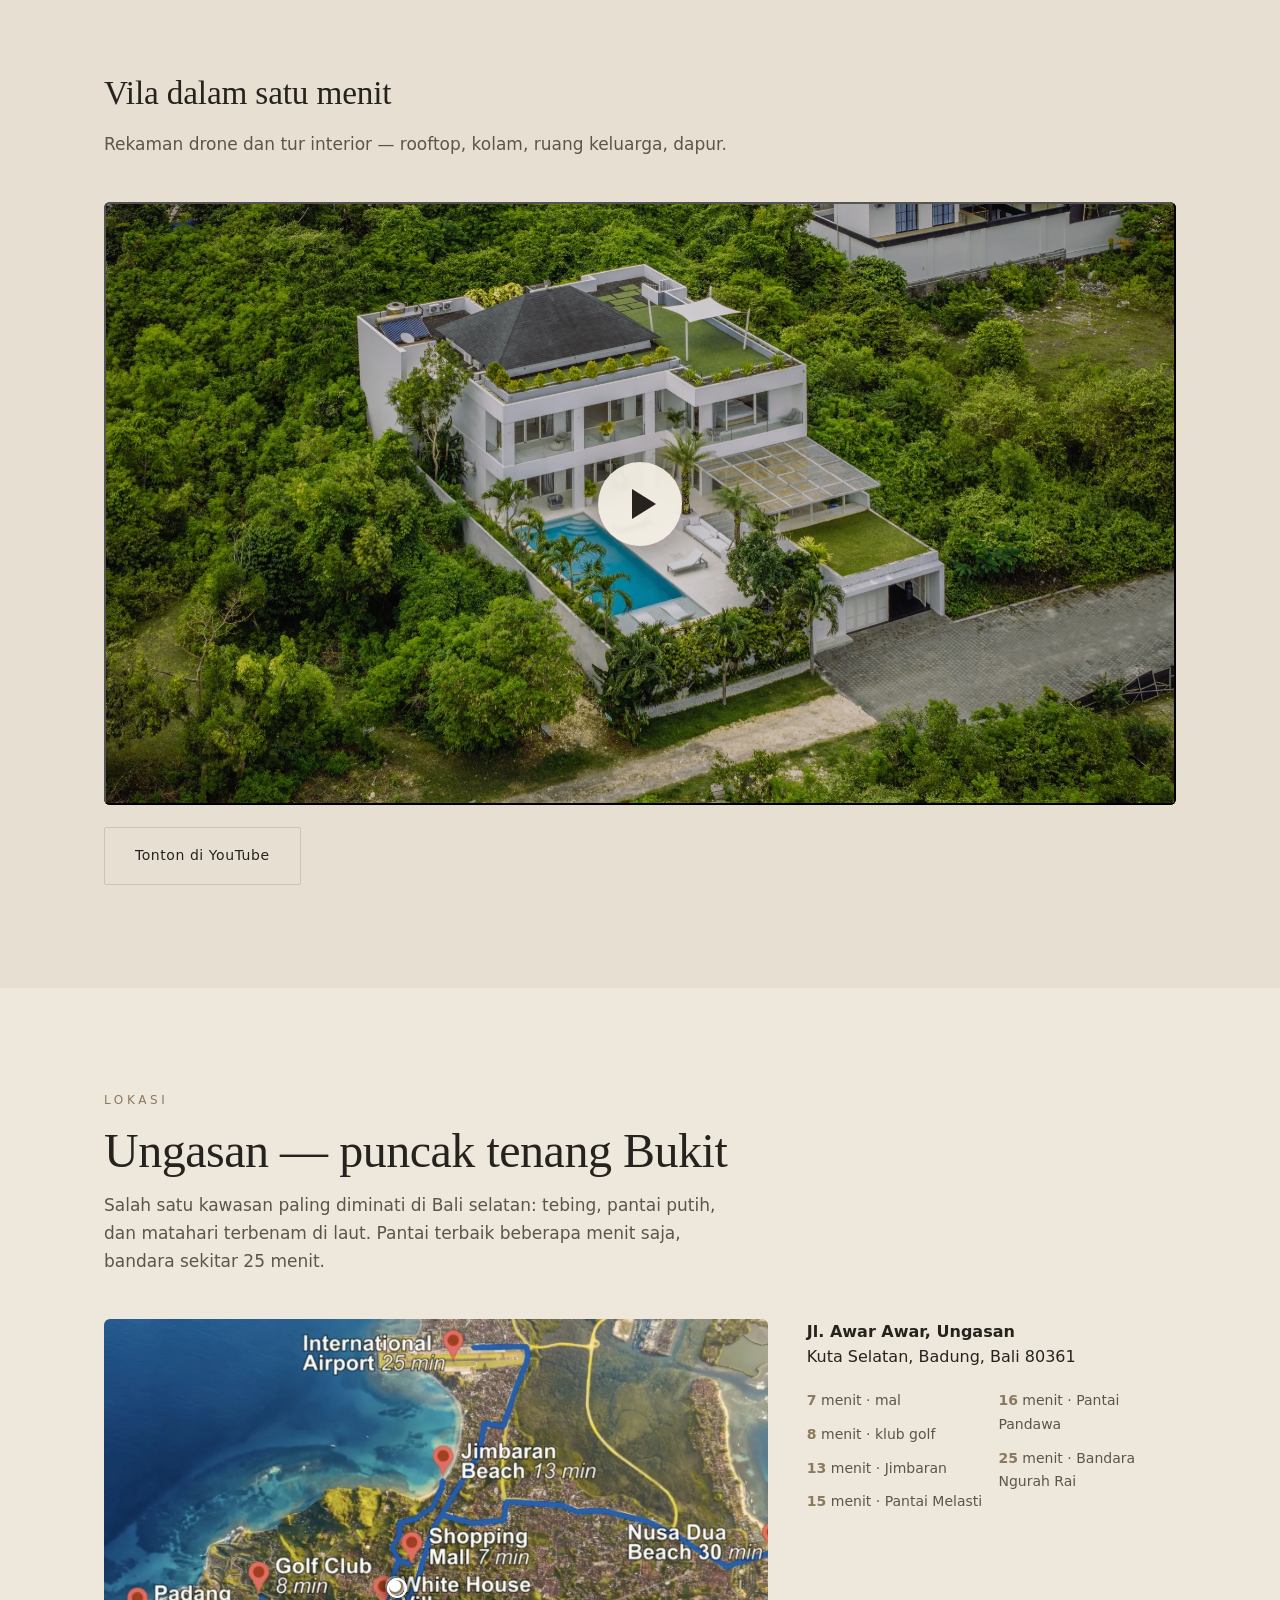
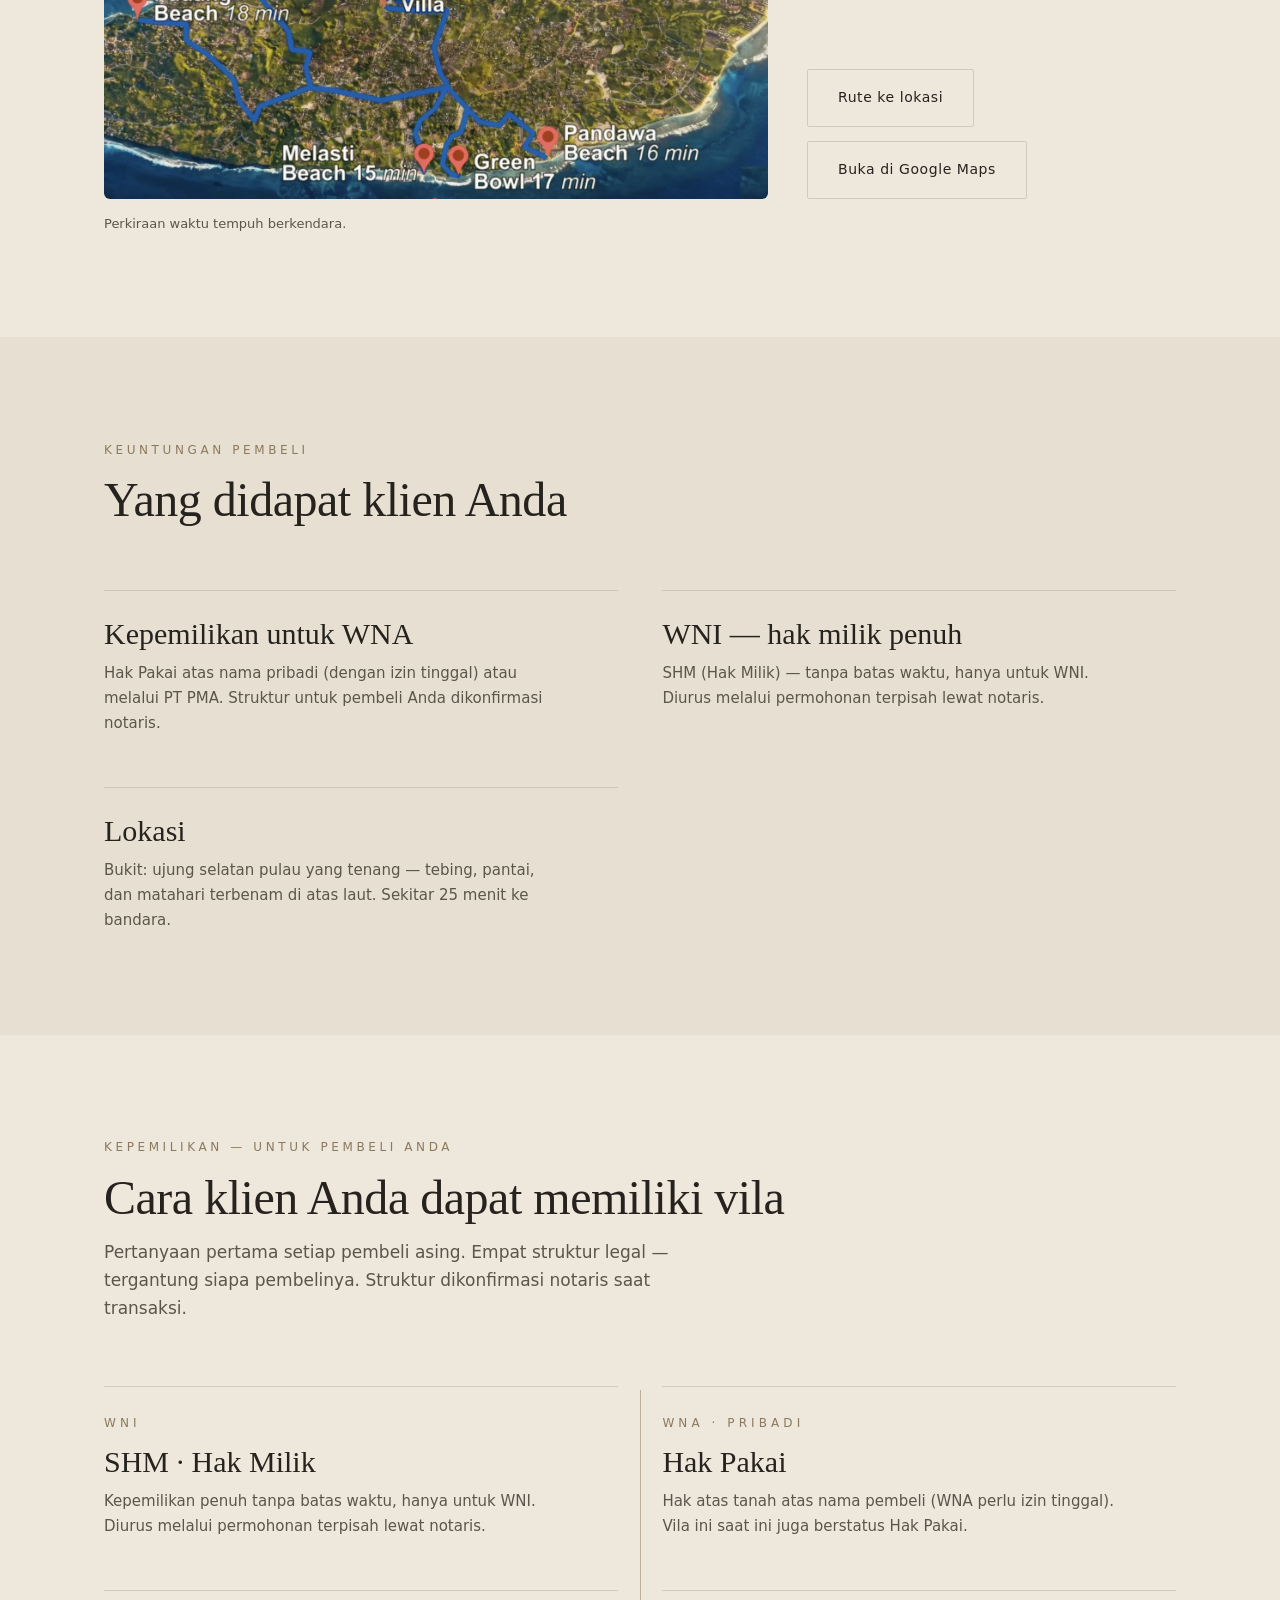
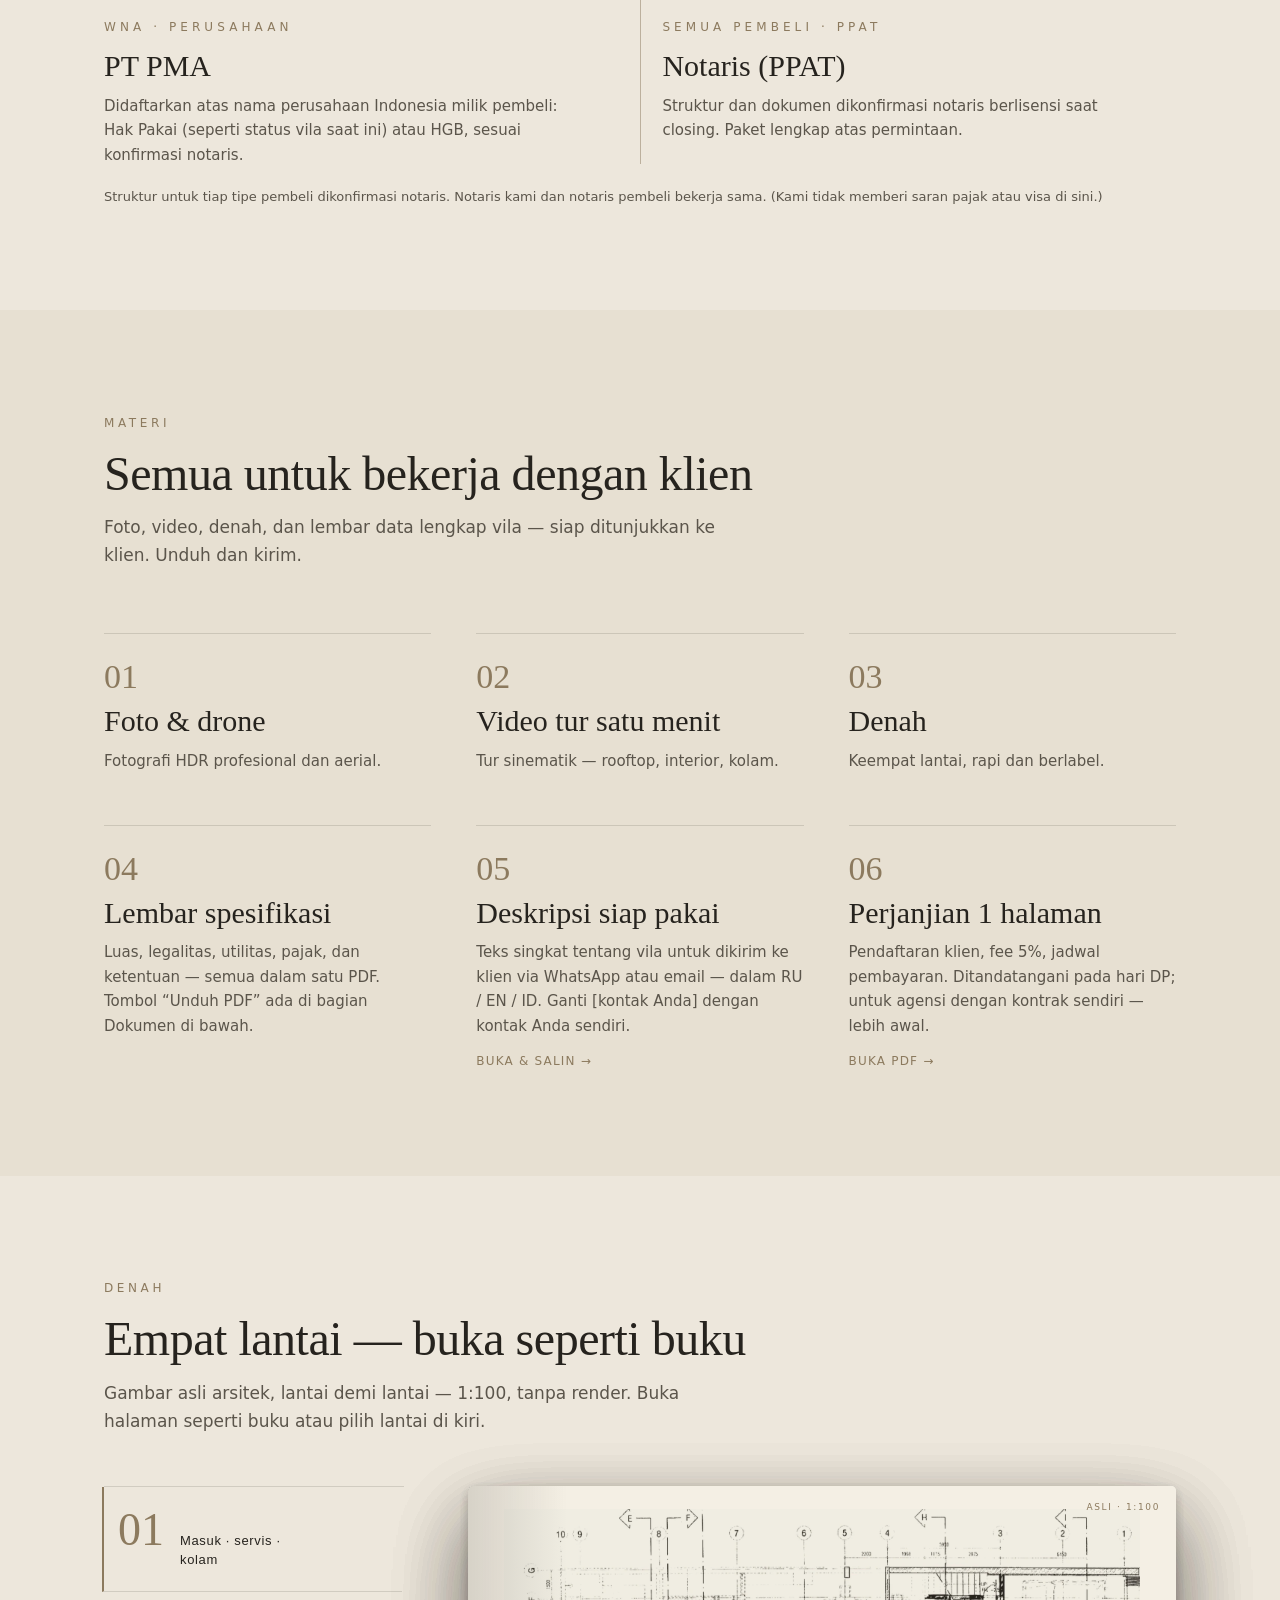
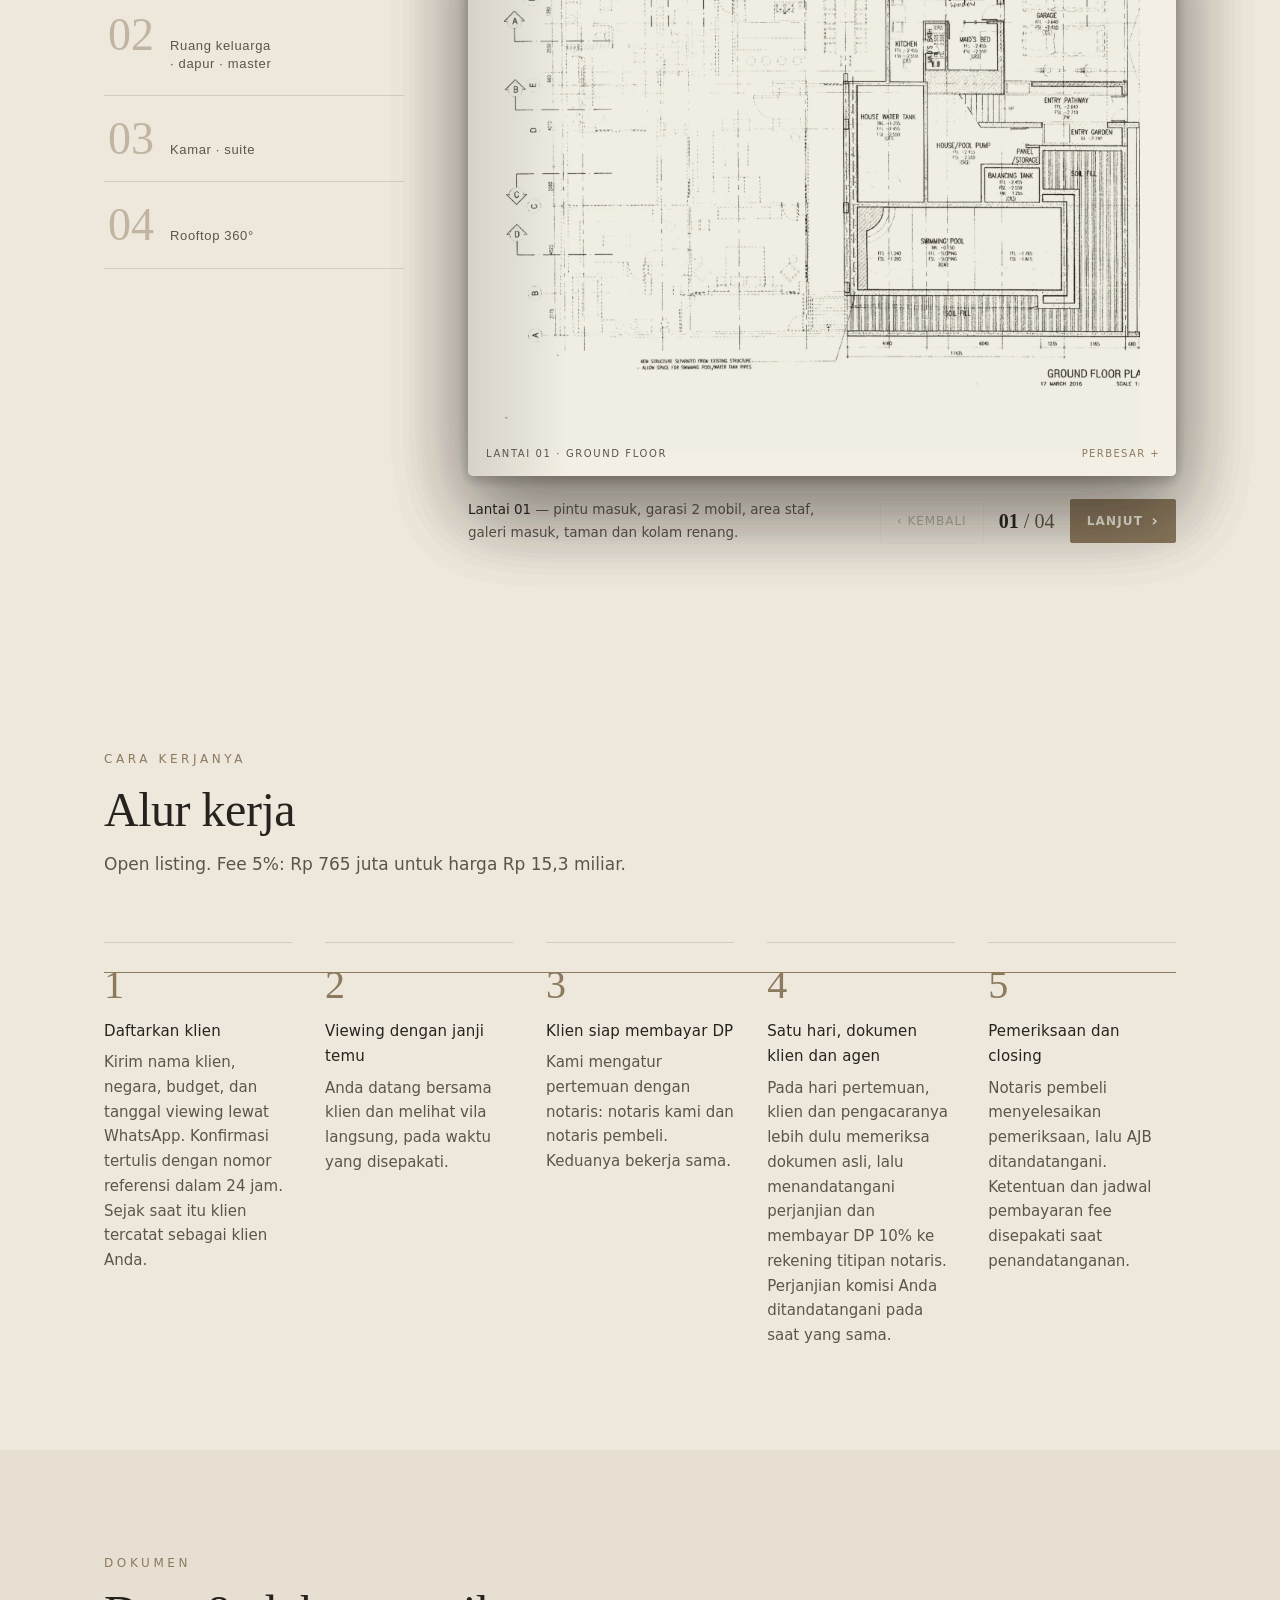
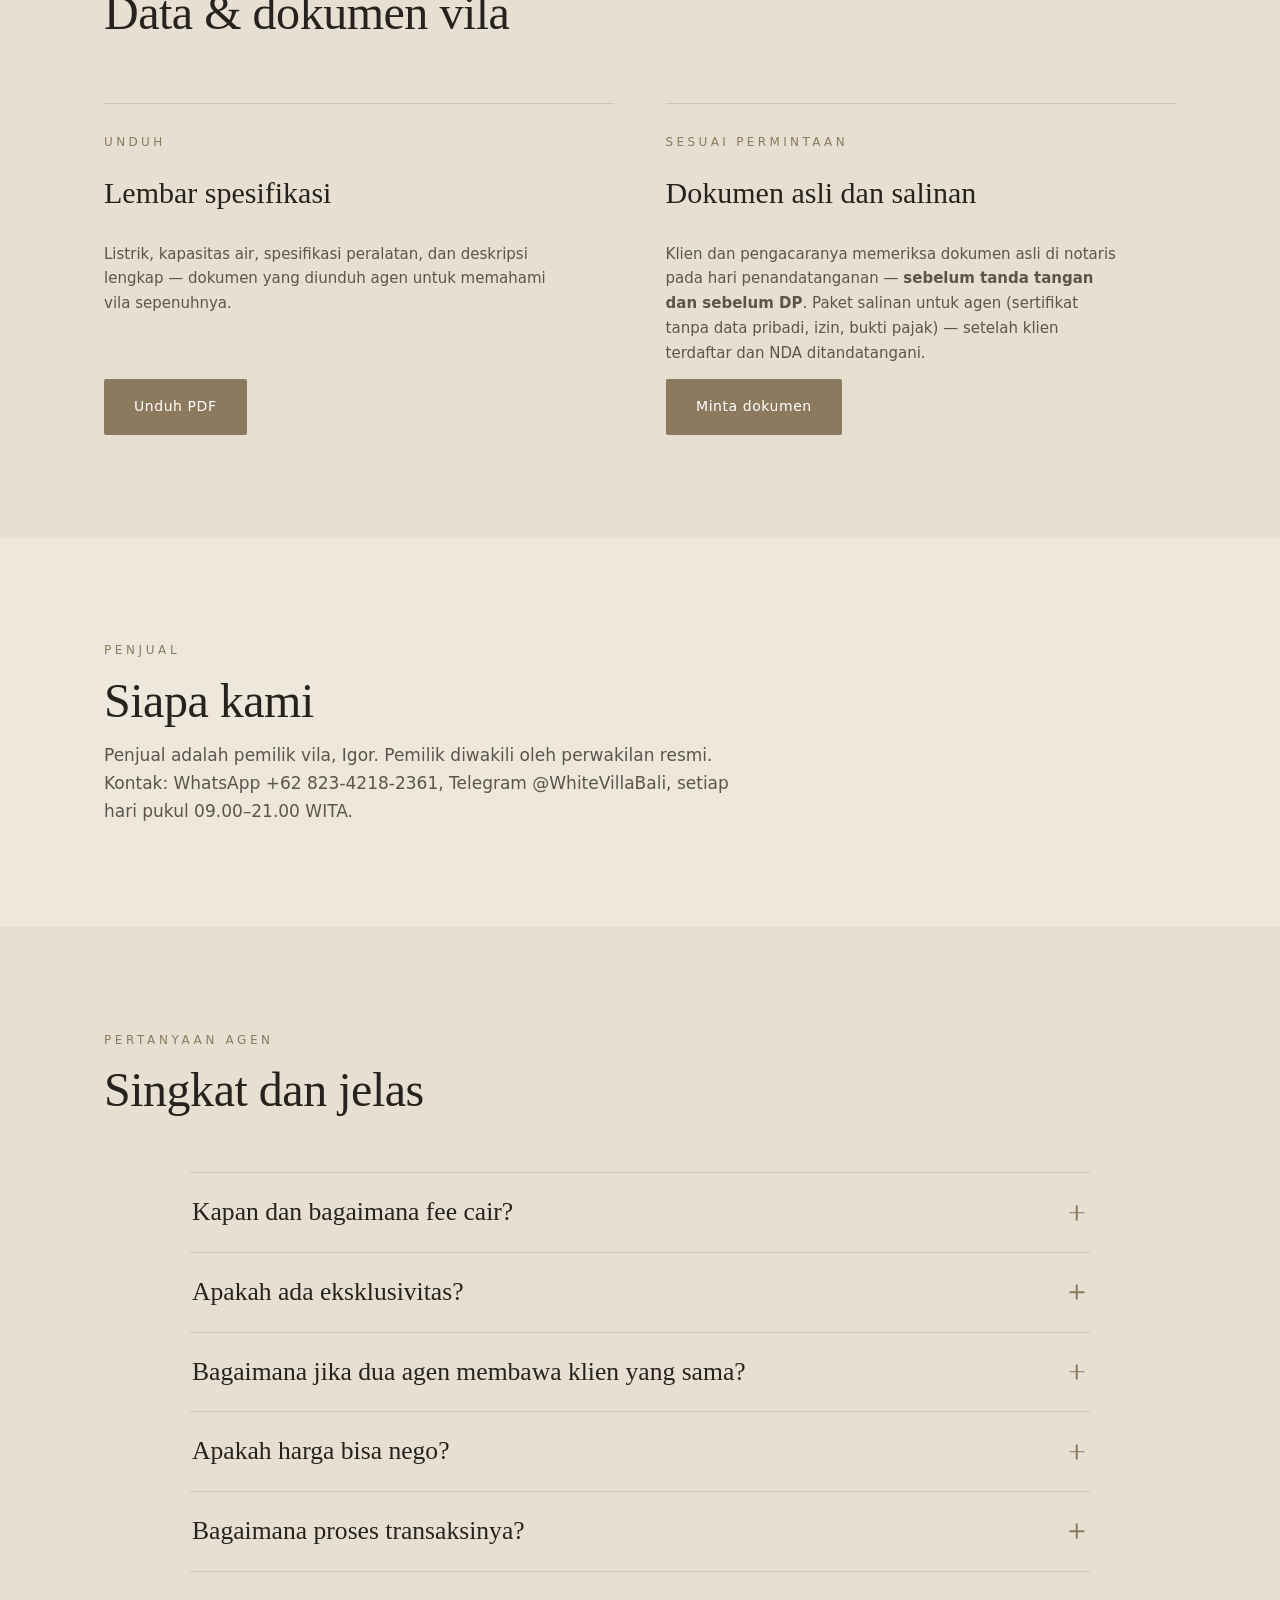
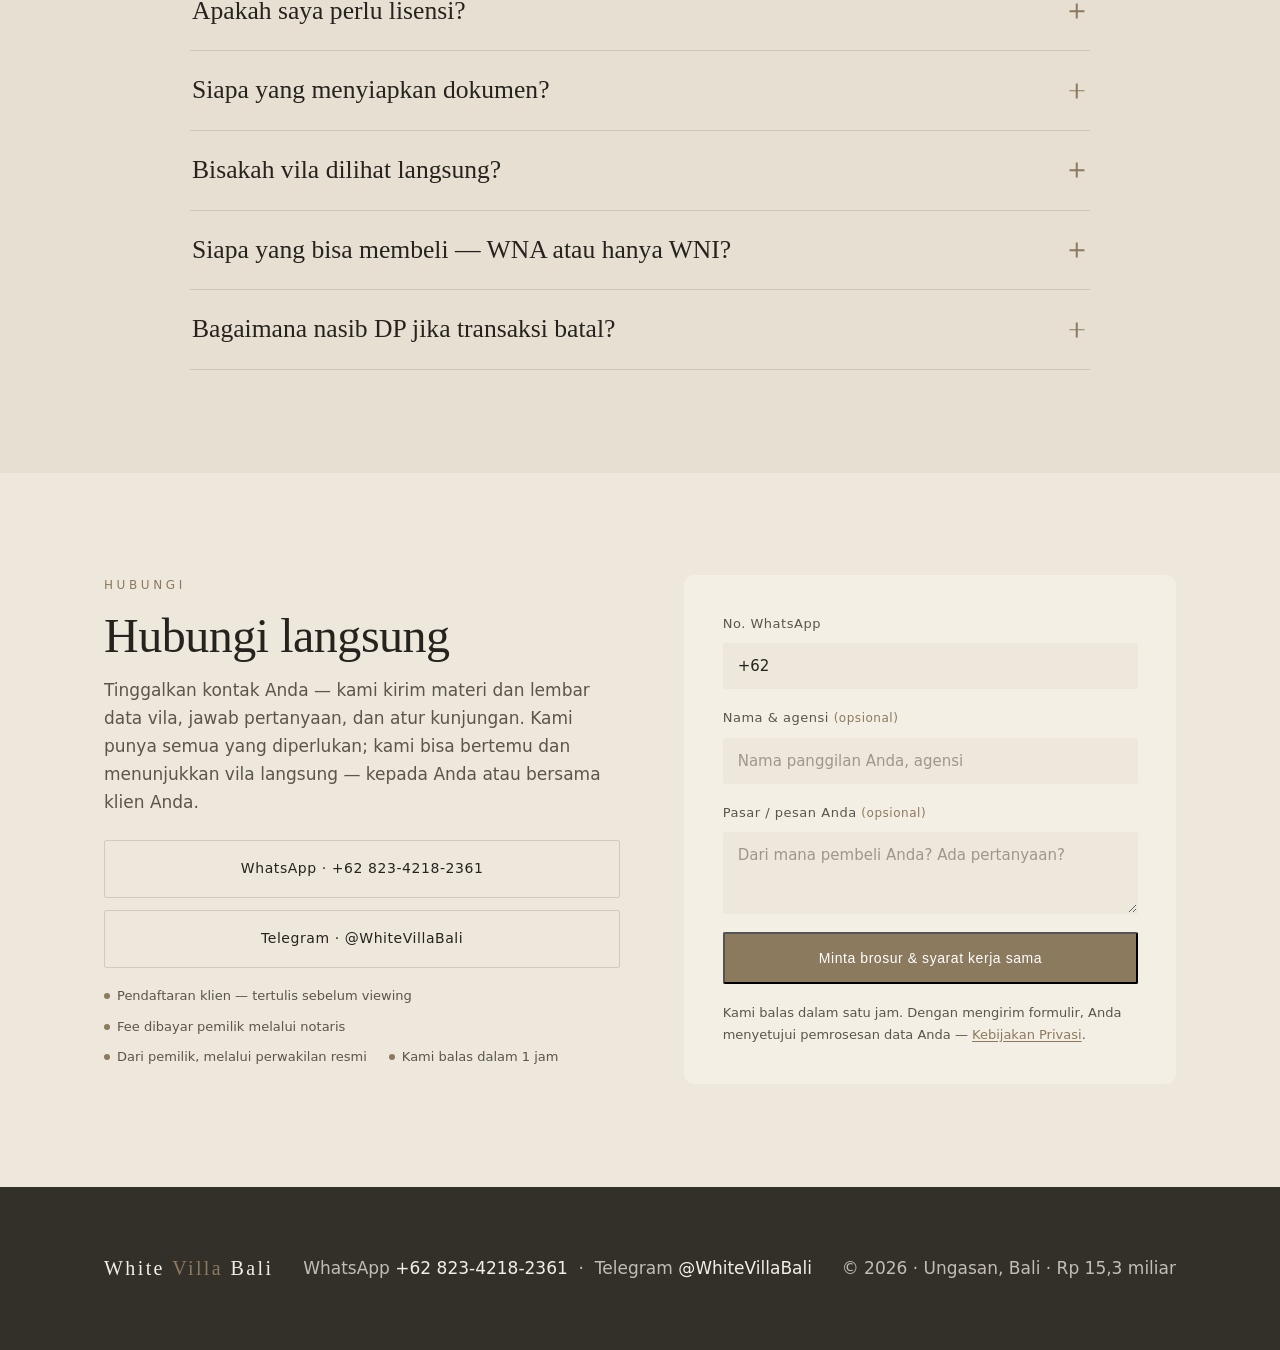
==== commit 949c189f: "Add files via upload" ====
--- a/id/index.html
+++ b/id/index.html
@@ -632,9 +632,9 @@
   </div>
   <div class="wrap">
     <div class="ag-grid ag-bens">
-      <div class="ag-card ag-card--stat"><span class="ag-bignum"><i class="pfx" data-i18n="ben.upto">до</i>&nbsp;<b data-count="80">80</b>&nbsp;<em data-i18n="ben.years">лет</em></span><h3 data-i18n="ben.c1h">Владение для иностранца</h3><p data-i18n="ben.c1p">Hak Pakai на физлицо (с видом на жительство) или через компанию PT PMA. По действующим нормам 30 + 20 + 30 лет, продление по заявке. Структуру под покупателя подтверждает нотариус.</p></div>
+      <div class="ag-card"><h3 data-i18n="ben.c1h">Владение для иностранца</h3><p data-i18n="ben.c1p">Hak Pakai на физлицо (с видом на жительство) или через компанию PT PMA. Структуру под покупателя подтверждает нотариус.</p></div>
             <div class="ag-card"><h3 data-i18n="ben.c3h">Гражданину Индонезии — полная собственность</h3><p data-i18n="ben.c3p">Hak Milik (SHM) — без срока, только для граждан Индонезии. Оформляем отдельной заявкой через нотариуса.</p></div>
-      <div class="ag-card"><h3 data-i18n="ben.c4h">Рост стоимости актива</h3><p data-i18n="ben.c4p">Букит — самый востребованный юг Бали. Ликвидный объект под ключ: стабильный спрос на перепродажу.</p></div>
+      <div class="ag-card"><h3 data-i18n="ben.c4h">Локация</h3><p data-i18n="ben.c4p">Букит: тихая южная вершина острова — скалы, пляжи и закаты над океаном. До аэропорта около 25 минут.</p></div>
     </div>
   </div>
 </section>
@@ -656,17 +656,17 @@
       <div class="ag-card">
         <span class="who" data-i18n="own.who2">Иностранцы · физлицо</span>
         <h3>Hak Pakai</h3>
-        <p data-i18n="own.p2">Право пользования на имя покупателя (иностранцу нужен вид на жительство). Такое же право сейчас оформлено на вилле. По действующим нормам до 80 лет (30 + 20 + 30), продление по заявке.</p>
+        <p data-i18n="own.p2">Право пользования на имя покупателя (иностранцу нужен вид на жительство). Такое же право сейчас оформлено на вилле.</p>
       </div>
       <div class="ag-card">
         <span class="who" data-i18n="own.who3">Иностранцы · компания</span>
         <h3>PT PMA</h3>
-        <p data-i18n="own.p3">Оформление на индонезийскую компанию покупателя: Hak Pakai (как сейчас на вилле) или HGB, по заключению нотариуса. По действующим нормам 30 + 20 + 30 лет.</p>
+        <p data-i18n="own.p3">Оформление на индонезийскую компанию покупателя: Hak Pakai (как сейчас на вилле) или HGB, по заключению нотариуса.</p>
       </div>
       <div class="ag-card">
-        <span class="who" data-i18n="own.who4">Иностранцы · leasehold</span>
-        <h3 data-i18n="own.h4">Leasehold · 30 лет</h3>
-        <p data-i18n="own.p4">По запросу; условия и цена — отдельно от покупки.</p>
+        <span class="who" data-i18n="own.who4">Все покупатели · PPAT</span>
+        <h3 data-i18n="own.h4">Нотариус (PPAT)</h3>
+        <p data-i18n="own.p4">Структуру и документы подтверждает лицензированный нотариус на сделке. Полный пакет — по запросу.</p>
       </div>
     </div>
     <p class="ag-note" style="margin-top:18px" data-i18n="own.note">Структуру под тип покупателя подтверждает нотариус. Наш нотариус и нотариус покупателя работают вместе. (Налоговых и визовых советов здесь не даём.)</p>
@@ -794,7 +794,7 @@
       <div class="ag-faq__item"><button class="ag-faq__q"><span data-i18n="faq.q6">Нужна ли мне лицензия?</span><span class="ag-faq__ic" aria-hidden="true"></span></button><div class="ag-faq__a"><p data-i18n="faq.a6">Для сотрудничества с нами лицензия не требуется: контракт заключаем с тем, кто первым привёл и зарегистрировал клиента. Сделку оформляют нотариусы (PPAT).</p></div></div>
       <div class="ag-faq__item"><button class="ag-faq__q"><span data-i18n="faq.q7">Кто готовит документы?</span><span class="ag-faq__ic" aria-hidden="true"></span></button><div class="ag-faq__a"><p data-i18n="faq.a7">Нотариусы: наш и нотариус покупателя работают вместе, мы их знакомим. Мы даём все данные по объекту. От вас — покупатель и его интерес.</p></div></div>
       <div class="ag-faq__item"><button class="ag-faq__q"><span data-i18n="faq.q8">Можно показать виллу лично?</span><span class="ag-faq__ic" aria-hidden="true"></span></button><div class="ag-faq__a"><p data-i18n="faq.a8">Да. Встречаемся на вилле — с вами или с вашим клиентом. Живой показ продаёт лучше всего.</p></div></div>
-      <div class="ag-faq__item"><button class="ag-faq__q"><span data-i18n="faq.q9">Кто может купить — иностранец или только местный?</span><span class="ag-faq__ic" aria-hidden="true"></span></button><div class="ag-faq__a"><p data-i18n="faq.a9">Гражданин Индонезии — Hak Milik (SHM). Иностранец — Hak Pakai на физлицо (с видом на жительство), PT PMA (Hak Pakai или HGB) или leasehold на 30 лет. Срок по действующим нормам — до 80 лет. Структуру подтверждает нотариус.</p></div></div>
+      <div class="ag-faq__item"><button class="ag-faq__q"><span data-i18n="faq.q9">Кто может купить — иностранец или только местный?</span><span class="ag-faq__ic" aria-hidden="true"></span></button><div class="ag-faq__a"><p data-i18n="faq.a9">Гражданин Индонезии — Hak Milik (SHM). Иностранец — Hak Pakai на физлицо (с видом на жительство), PT PMA (Hak Pakai или HGB). Структуру подтверждает нотариус.</p></div></div>
       <div class="ag-faq__item"><button class="ag-faq__q"><span data-i18n="faq.q10">Что с депозитом, если сделка не состоялась?</span><span class="ag-faq__ic" aria-hidden="true"></span></button><div class="ag-faq__a"><p data-i18n="faq.a10">Депозит хранится на эскроу-счёте нотариуса. Если проверка документов не пройдена по причине на стороне продавца — возвращается полностью. Если клиент отказывается без причины — остаётся у стороны продавца; в договорах с агентствами он делится с агентом 50/50.</p></div></div>
     </div>
   </div>
@@ -861,7 +861,7 @@
 
 Цена: Rp 15,3 млрд.
 
-Оформление: гражданам Индонезии — Hak Milik (SHM); иностранцам — Hak Pakai, PT PMA (Hak Pakai или HGB) или leasehold на 30 лет. Структуру подтверждает нотариус.
+Оформление: гражданам Индонезии — Hak Milik (SHM); иностранцам — Hak Pakai, PT PMA (Hak Pakai или HGB). Структуру подтверждает нотариус.
 
 Фото и видео: [ссылка]
 Вопросы и показ: [ваш контакт]</pre>
@@ -875,7 +875,7 @@
 
 Price: IDR 15.3 bn.
 
-Ownership: Indonesian citizens — Hak Milik (SHM); foreign buyers — Hak Pakai, PT PMA (Hak Pakai or HGB) or a 30-year leasehold. The structure is confirmed by the notary.
+Ownership: Indonesian citizens — Hak Milik (SHM); foreign buyers — Hak Pakai, PT PMA (Hak Pakai or HGB). The structure is confirmed by the notary.
 
 Photos & video: [link]
 Questions & viewing: [your contact]</pre>
@@ -889,7 +889,7 @@
 
 Harga: Rp 15,3 miliar.
 
-Kepemilikan: WNI — Hak Milik (SHM); WNA — Hak Pakai, PT PMA (Hak Pakai atau HGB), atau leasehold 30 tahun. Struktur dikonfirmasi notaris.
+Kepemilikan: WNI — Hak Milik (SHM); WNA — Hak Pakai, PT PMA (Hak Pakai atau HGB). Struktur dikonfirmasi notaris.
 
 Foto & video: [tautan]
 Pertanyaan & viewing: [kontak Anda]</pre>
@@ -976,8 +976,6 @@
         "spec.land": "Land",
         "spec.roof": "Rooftop",
         "spec.built": "Built",
-        "spec.yield": "Yield",
-        "spec.yieldval": "12–15<small> %/yr</small>",
         "spec.cond": "Condition",
         "spec.turnkey": "Turnkey",
         "obj.price": "Ungasan · Bukit · Bali &nbsp;—&nbsp; <b>IDR 15.3 bn</b> &nbsp;·&nbsp; pool · home cinema · Sonos · 2-car garage · furnished.",
@@ -1018,20 +1016,20 @@
         "ben.years": "years",
         "ben.pa": "% / yr",
         "ben.c1h": "Land tenure for foreigners",
-        "ben.c1p": "Hak Pakai as an individual (residence permit required) or through a PT PMA company. Under current rules: 30 + 20 + 30 years, extension by application. Your buyer's structure is confirmed by the notary.",
+        "ben.c1p": "Hak Pakai as an individual (residence permit required) or through a PT PMA company. Your buyer's structure is confirmed by the notary.",
         "ben.c3h": "Indonesian citizens — full ownership",
         "ben.c3p": "Hak Milik (SHM) — no time limit, for Indonesian citizens only. Arranged by a separate application through the notary.",
-        "ben.c4h": "Asset appreciation",
-        "ben.c4p": "Bukit is the most sought-after south of Bali. A liquid turnkey asset with steady resale demand.",
+        "ben.c4h": "Location",
+        "ben.c4p": "Bukit: the quiet southern tip of the island — cliffs, beaches and sunsets over the ocean. About 25 minutes to the airport.",
         "own.eyebrow": "Ownership — for your buyer",
         "own.h2": "How your client can own the villa",
         "own.lead": "The first question of any foreign buyer. Four legal structures — depending on who the buyer is. The structure is confirmed by the notary at closing.",
         "own.who1": "Indonesian citizens",
         "own.p1": "Full ownership with no time limit, for Indonesian citizens only. Arranged by a separate application through the notary.",
         "own.who2": "Foreigners · individual",
-        "own.p2": "A right of use in the buyer's name (a residence permit is required). The same right is currently registered on the villa. Under current rules up to 80 years (30 + 20 + 30), extension by application.",
+        "own.p2": "A right of use in the buyer's name (a residence permit is required). The same right is currently registered on the villa.",
         "own.who3": "Foreigners · company",
-        "own.p3": "Registered to the buyer's Indonesian company: Hak Pakai (as currently on the villa) or HGB, as confirmed by the notary. Under current rules 30 + 20 + 30 years.",
+        "own.p3": "Registered to the buyer's Indonesian company: Hak Pakai (as currently on the villa) or HGB, as confirmed by the notary.",
         "own.note": "The structure for each buyer type is confirmed by the notary. Our notary and the buyer's notary work together. (We don't give tax or visa advice here.)",
         "kit.eyebrow": "Materials",
         "kit.h2": "Everything to work with your client",
@@ -1129,9 +1127,9 @@
                         "comm.l3": "<b>Your client is protected for 6 months</b> from registration. Send the client's name, country, budget and viewing date on WhatsApp (no client phone number needed) — written confirmation with a reference number within 24 hours. The earliest registration takes priority. One commission per sale.",
         "comm.l4": "Non-exclusive. The 1-page agreement is signed at the notary on the day of the deposit, together with the client's documents.",
         "comm.fine": "All amounts are in Indonesian rupiah (IDR).",
-        "own.who4": "Foreigners · leasehold",
-        "own.h4": "Leasehold · 30 years",
-        "own.p4": "On request; terms and price are separate from a purchase.",
+        "own.who4": "All buyers · PPAT",
+        "own.h4": "Notary (PPAT)",
+        "own.p4": "The structure and documents are confirmed by a licensed notary at closing. Full package on request.",
         "kit.c6cue": "Open PDF →",
         "who.eyebrow": "The seller",
         "who.h2": "Who we are",
@@ -1139,7 +1137,7 @@
         "faq.q8": "Can the villa be viewed in person?",
         "faq.a8": "Yes. We meet at the villa — with you or with your client. An in-person viewing sells best.",
         "faq.q9": "Who can buy — a foreigner or only a local?",
-        "faq.a9": "An Indonesian citizen — Hak Milik (SHM). A foreigner — Hak Pakai as an individual (with a residence permit), a PT PMA company (Hak Pakai or HGB) or a 30-year leasehold. Term under current rules — up to 80 years. The structure is confirmed by the notary.",
+        "faq.a9": "An Indonesian citizen — Hak Milik (SHM). A foreigner — Hak Pakai as an individual (with a residence permit), a PT PMA company (Hak Pakai or HGB). The structure is confirmed by the notary.",
         "faq.q10": "What happens to the deposit if the deal falls through?",
         "faq.a10": "The deposit is held in the notary's escrow account. If the document checks are not passed because of something on the seller's side — it is returned in full. If the client withdraws without a reason — it stays with the seller's side; in our agency agreements it is split with the agent 50/50.",
         "fab.t": "Register a client"
@@ -1163,8 +1161,6 @@
         "spec.land": "Luas tanah",
         "spec.roof": "Rooftop",
         "spec.built": "Dibangun",
-        "spec.yield": "Imbal hasil",
-        "spec.yieldval": "12–15<small> %/tahun</small>",
         "spec.cond": "Kondisi",
         "spec.turnkey": "Siap huni",
         "obj.price": "Ungasan · Bukit · Bali &nbsp;—&nbsp; <b>Rp 15,3 miliar</b> &nbsp;·&nbsp; kolam renang · home cinema · Sonos · garasi 2 mobil · fully furnished.",
@@ -1204,21 +1200,21 @@
         "ben.upto": "hingga",
         "ben.years": "tahun",
         "ben.pa": "% / tahun",
-        "ben.c1h": "Jangka waktu hak untuk WNA",
-        "ben.c1p": "Hak Pakai atas nama pribadi (dengan izin tinggal) atau melalui PT PMA. Menurut aturan yang berlaku saat ini: 30 + 20 + 30 tahun, perpanjangan dan pembaruan melalui permohonan. Struktur untuk pembeli Anda dikonfirmasi notaris.",
+        "ben.c1h": "Kepemilikan untuk WNA",
+        "ben.c1p": "Hak Pakai atas nama pribadi (dengan izin tinggal) atau melalui PT PMA. Struktur untuk pembeli Anda dikonfirmasi notaris.",
         "ben.c3h": "WNI — hak milik penuh",
         "ben.c3p": "SHM (Hak Milik) — tanpa batas waktu, hanya untuk WNI. Diurus melalui permohonan terpisah lewat notaris.",
-        "ben.c4h": "Kenaikan nilai aset",
-        "ben.c4p": "Bukit adalah kawasan paling diminati di selatan Bali. Aset siap huni yang likuid dengan permintaan jual kembali yang stabil.",
+        "ben.c4h": "Lokasi",
+        "ben.c4p": "Bukit: ujung selatan pulau yang tenang — tebing, pantai, dan matahari terbenam di atas laut. Sekitar 25 menit ke bandara.",
         "own.eyebrow": "Kepemilikan — untuk pembeli Anda",
         "own.h2": "Cara klien Anda dapat memiliki vila",
         "own.lead": "Pertanyaan pertama setiap pembeli asing. Empat struktur legal — tergantung siapa pembelinya. Struktur dikonfirmasi notaris saat transaksi.",
         "own.who1": "WNI",
         "own.p1": "Kepemilikan penuh tanpa batas waktu, hanya untuk WNI. Diurus melalui permohonan terpisah lewat notaris.",
         "own.who2": "WNA · pribadi",
-        "own.p2": "Hak atas tanah atas nama pembeli (WNA perlu izin tinggal). Vila ini saat ini juga berstatus Hak Pakai. Menurut aturan yang berlaku saat ini hingga 80 tahun (30 + 20 + 30), perpanjangan dan pembaruan melalui permohonan.",
+        "own.p2": "Hak atas tanah atas nama pembeli (WNA perlu izin tinggal). Vila ini saat ini juga berstatus Hak Pakai.",
         "own.who3": "WNA · perusahaan",
-        "own.p3": "Didaftarkan atas nama perusahaan Indonesia milik pembeli: Hak Pakai (seperti status vila saat ini) atau HGB, sesuai konfirmasi notaris. Menurut aturan yang berlaku saat ini 30 + 20 + 30 tahun.",
+        "own.p3": "Didaftarkan atas nama perusahaan Indonesia milik pembeli: Hak Pakai (seperti status vila saat ini) atau HGB, sesuai konfirmasi notaris.",
         "own.note": "Struktur untuk tiap tipe pembeli dikonfirmasi notaris. Notaris kami dan notaris pembeli bekerja sama. (Kami tidak memberi saran pajak atau visa di sini.)",
         "kit.eyebrow": "Materi",
         "kit.h2": "Semua untuk bekerja dengan klien",
@@ -1316,9 +1312,9 @@
                         "comm.l3": "<b>Proteksi klien Anda: 6 bulan</b> sejak pendaftaran. Kirim nama klien, negara asal, budget, dan tanggal viewing lewat WhatsApp (nomor telepon klien tidak perlu) — konfirmasi tertulis dengan nomor referensi kami kirim dalam 24 jam. Pendaftaran paling awal yang berlaku. Fee hanya dibayarkan sekali per transaksi.",
         "comm.l4": "Open listing. Perjanjian 1 halaman ditandatangani di notaris pada hari DP, bersamaan dengan dokumen klien.",
         "comm.fine": "Semua nilai dalam rupiah (IDR).",
-        "own.who4": "WNA · leasehold",
-        "own.h4": "Leasehold · 30 tahun",
-        "own.p4": "Atas permintaan; ketentuan dan harga terpisah dari pembelian.",
+        "own.who4": "Semua pembeli · PPAT",
+        "own.h4": "Notaris (PPAT)",
+        "own.p4": "Struktur dan dokumen dikonfirmasi notaris berlisensi saat closing. Paket lengkap atas permintaan.",
         "kit.c6cue": "Buka PDF →",
         "who.eyebrow": "Penjual",
         "who.h2": "Siapa kami",
@@ -1326,7 +1322,7 @@
         "faq.q8": "Bisakah vila dilihat langsung?",
         "faq.a8": "Ya. Kita bertemu di vila — bersama Anda atau klien Anda. Kunjungan langsung paling efektif menjual.",
         "faq.q9": "Siapa yang bisa membeli — WNA atau hanya WNI?",
-        "faq.a9": "WNI — Hak Milik (SHM). WNA — Hak Pakai atas nama pribadi (dengan izin tinggal), PT PMA (Hak Pakai atau HGB), atau leasehold 30 tahun. Jangka waktu hak menurut aturan yang berlaku saat ini — hingga 80 tahun. Struktur dikonfirmasi notaris.",
+        "faq.a9": "WNI — Hak Milik (SHM). WNA — Hak Pakai atas nama pribadi (dengan izin tinggal), PT PMA (Hak Pakai atau HGB). Struktur dikonfirmasi notaris.",
         "faq.q10": "Bagaimana nasib DP jika transaksi batal?",
         "faq.a10": "DP disimpan di rekening titipan notaris. Jika pemeriksaan dokumen tidak lulus karena masalah di pihak penjual — DP dikembalikan penuh. Jika klien mundur tanpa alasan — DP hangus dan menjadi hak penjual; dalam perjanjian dengan agensi, DP dibagi 50/50 dengan agen.",
         "fab.t": "Daftarkan klien"
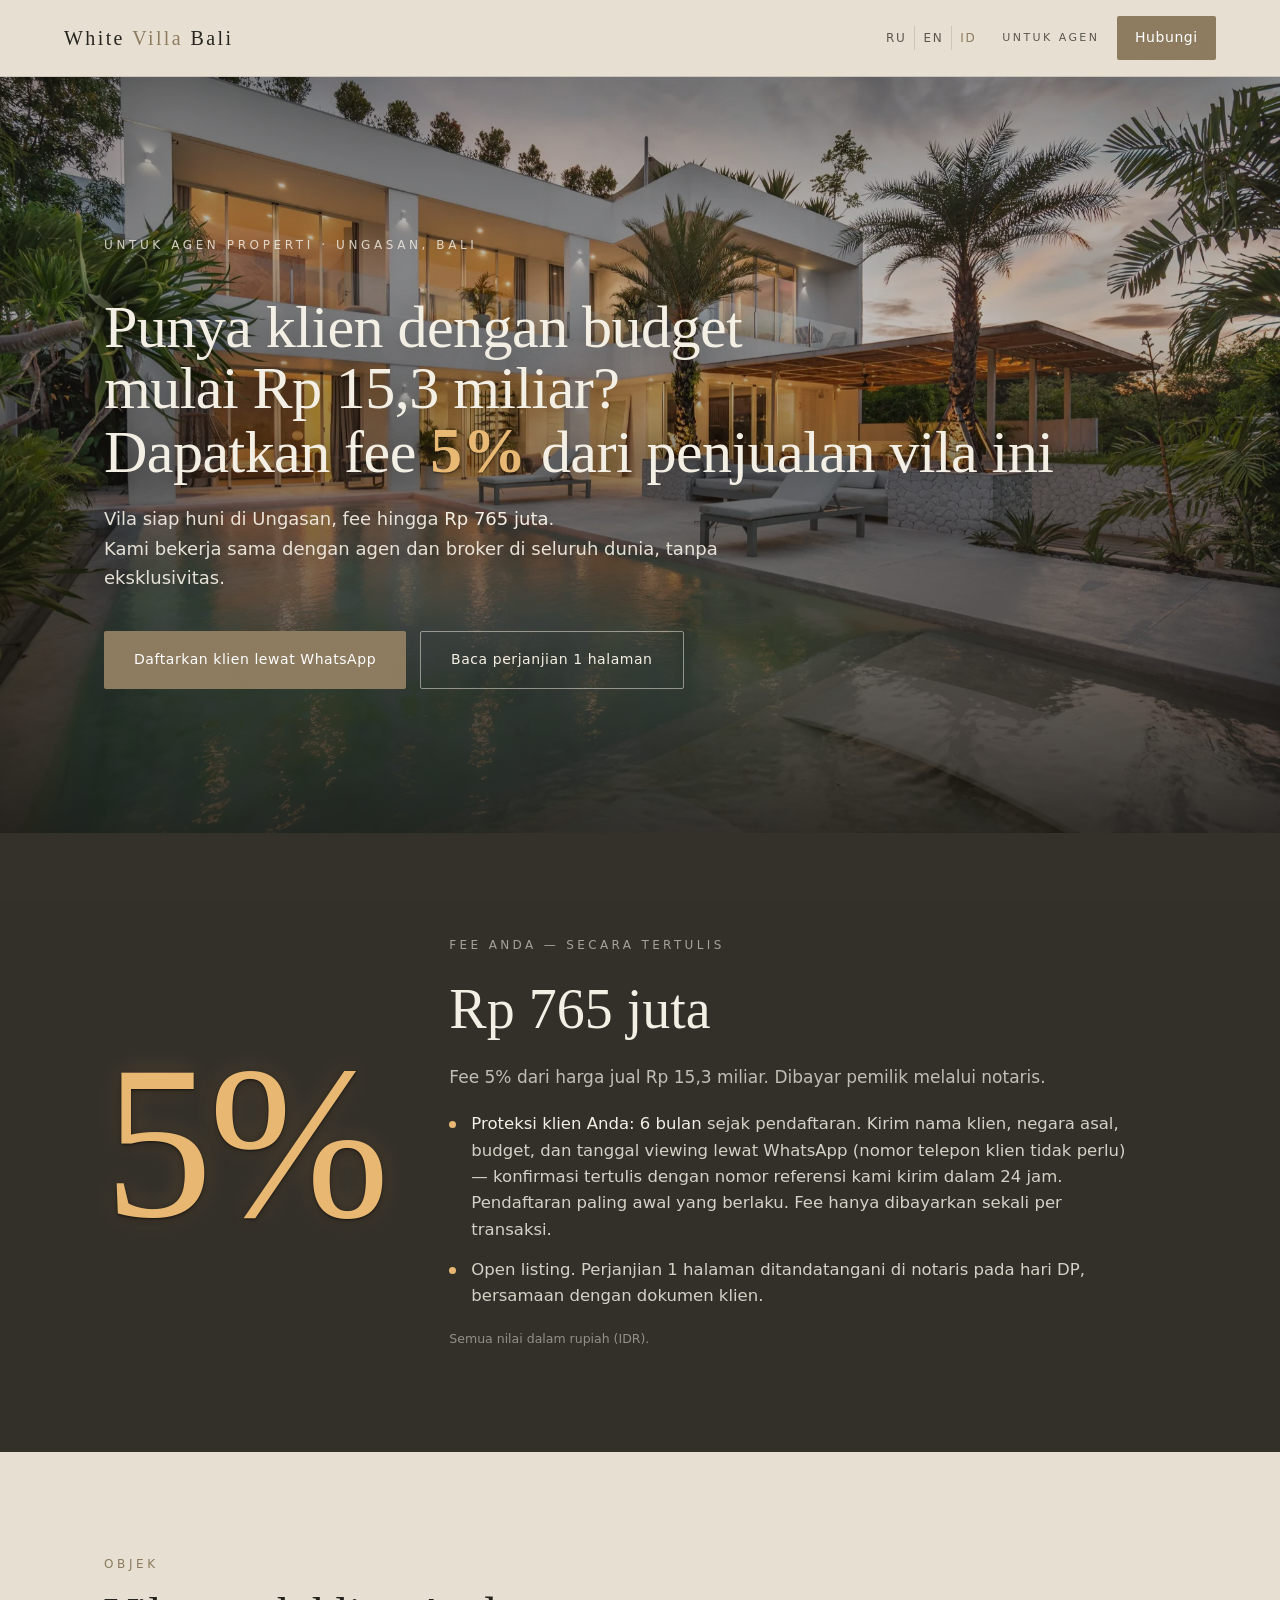
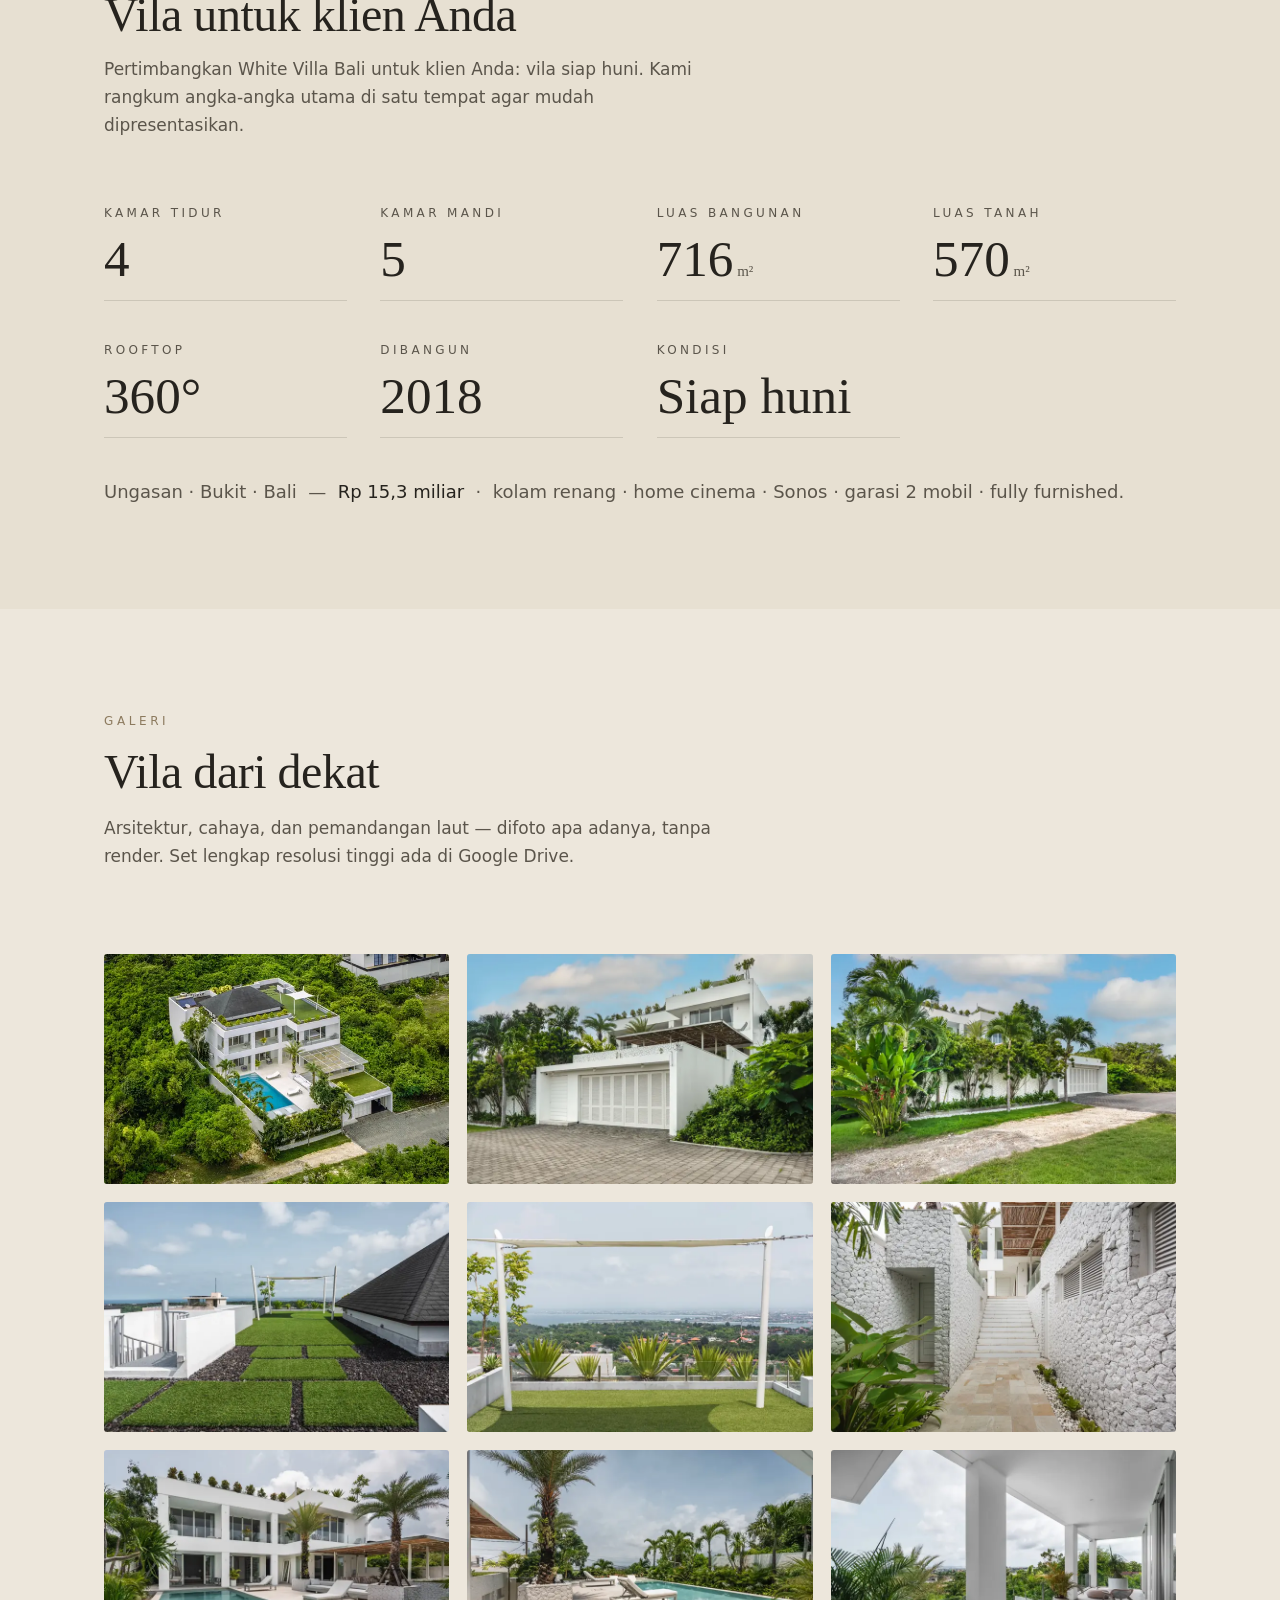
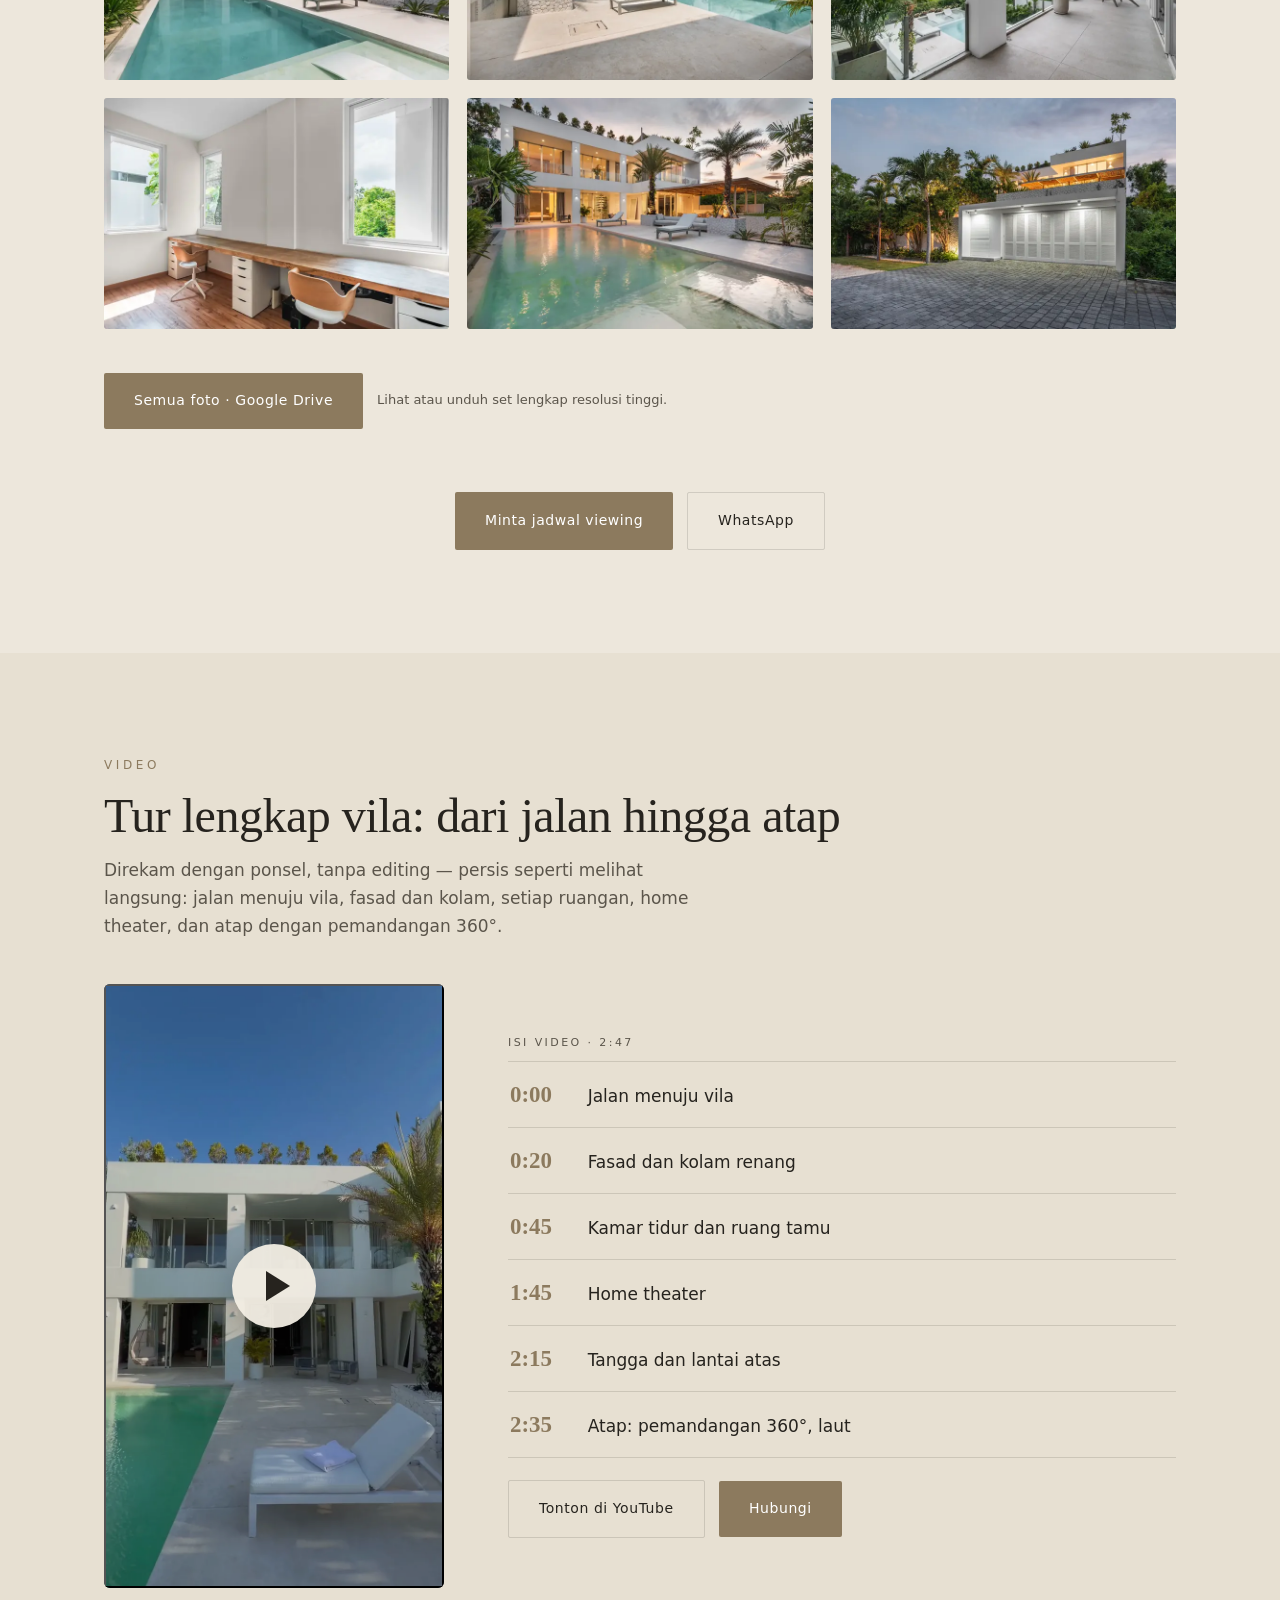
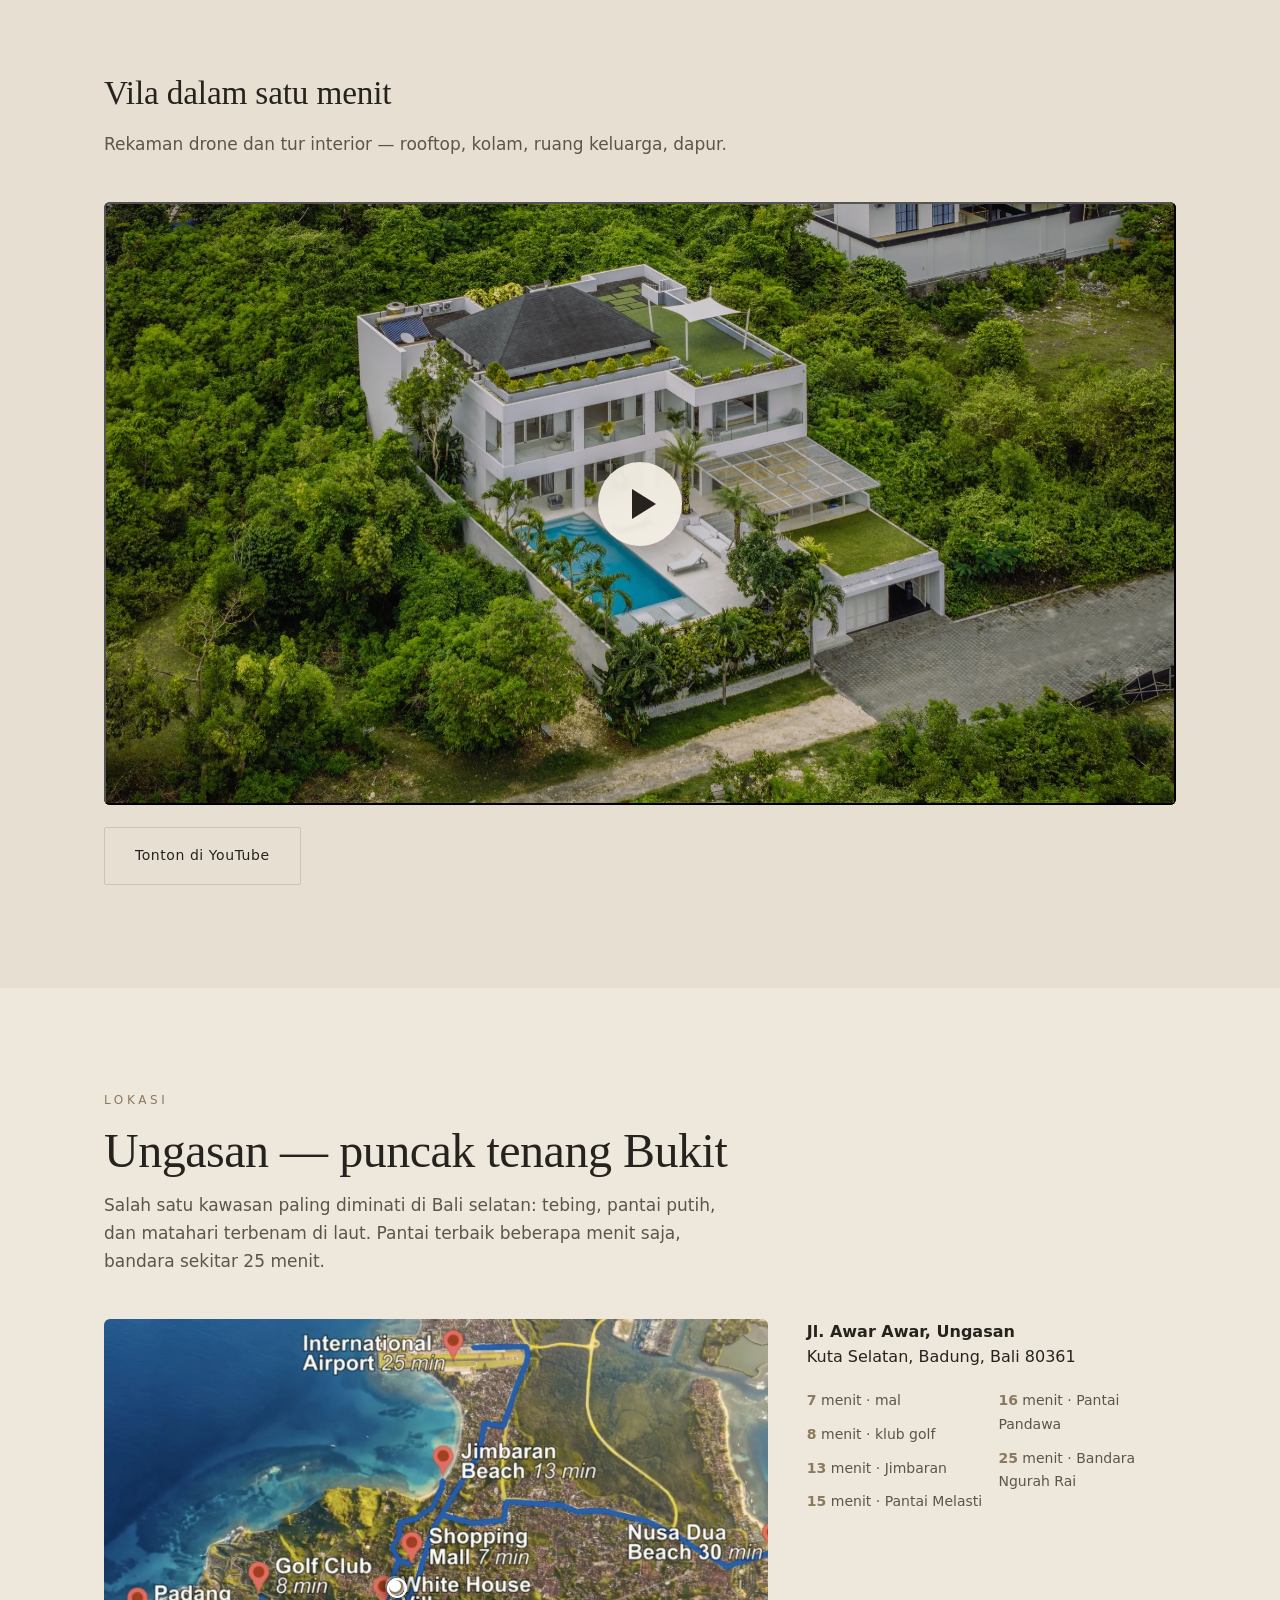
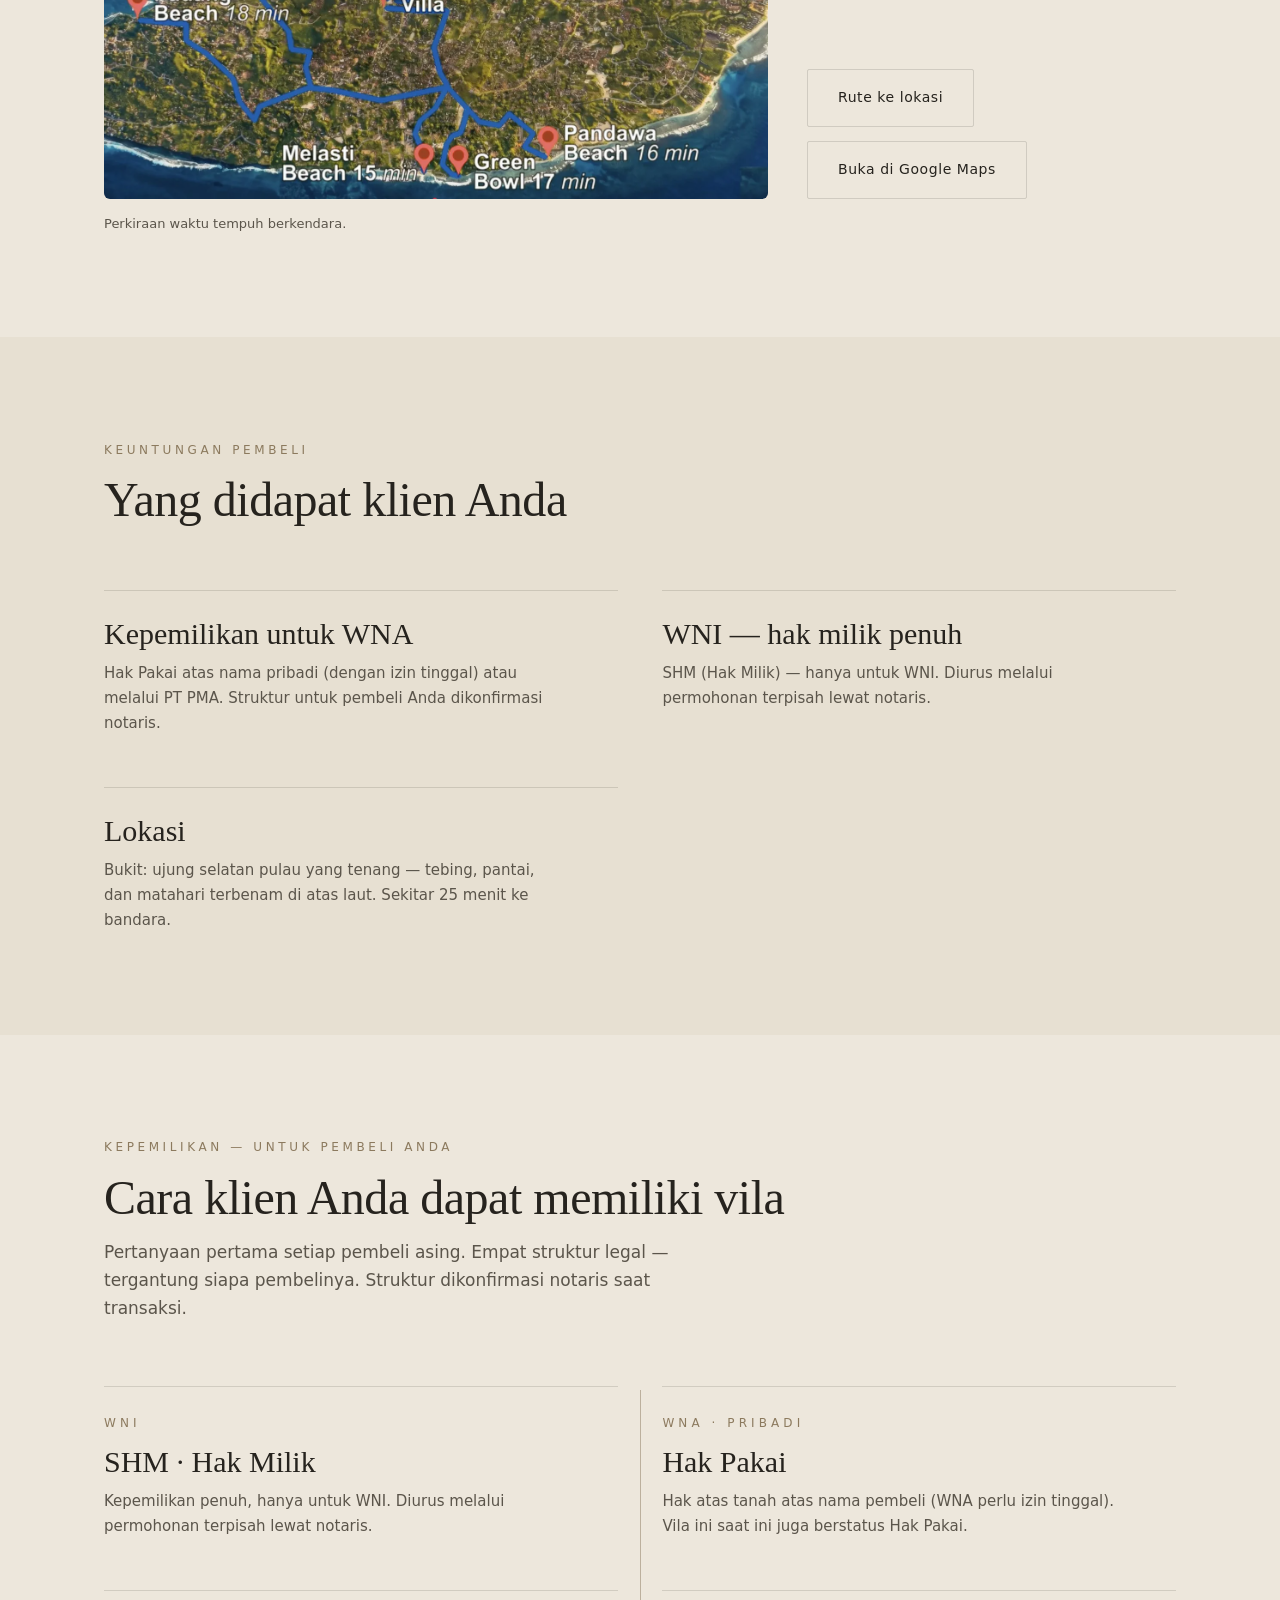
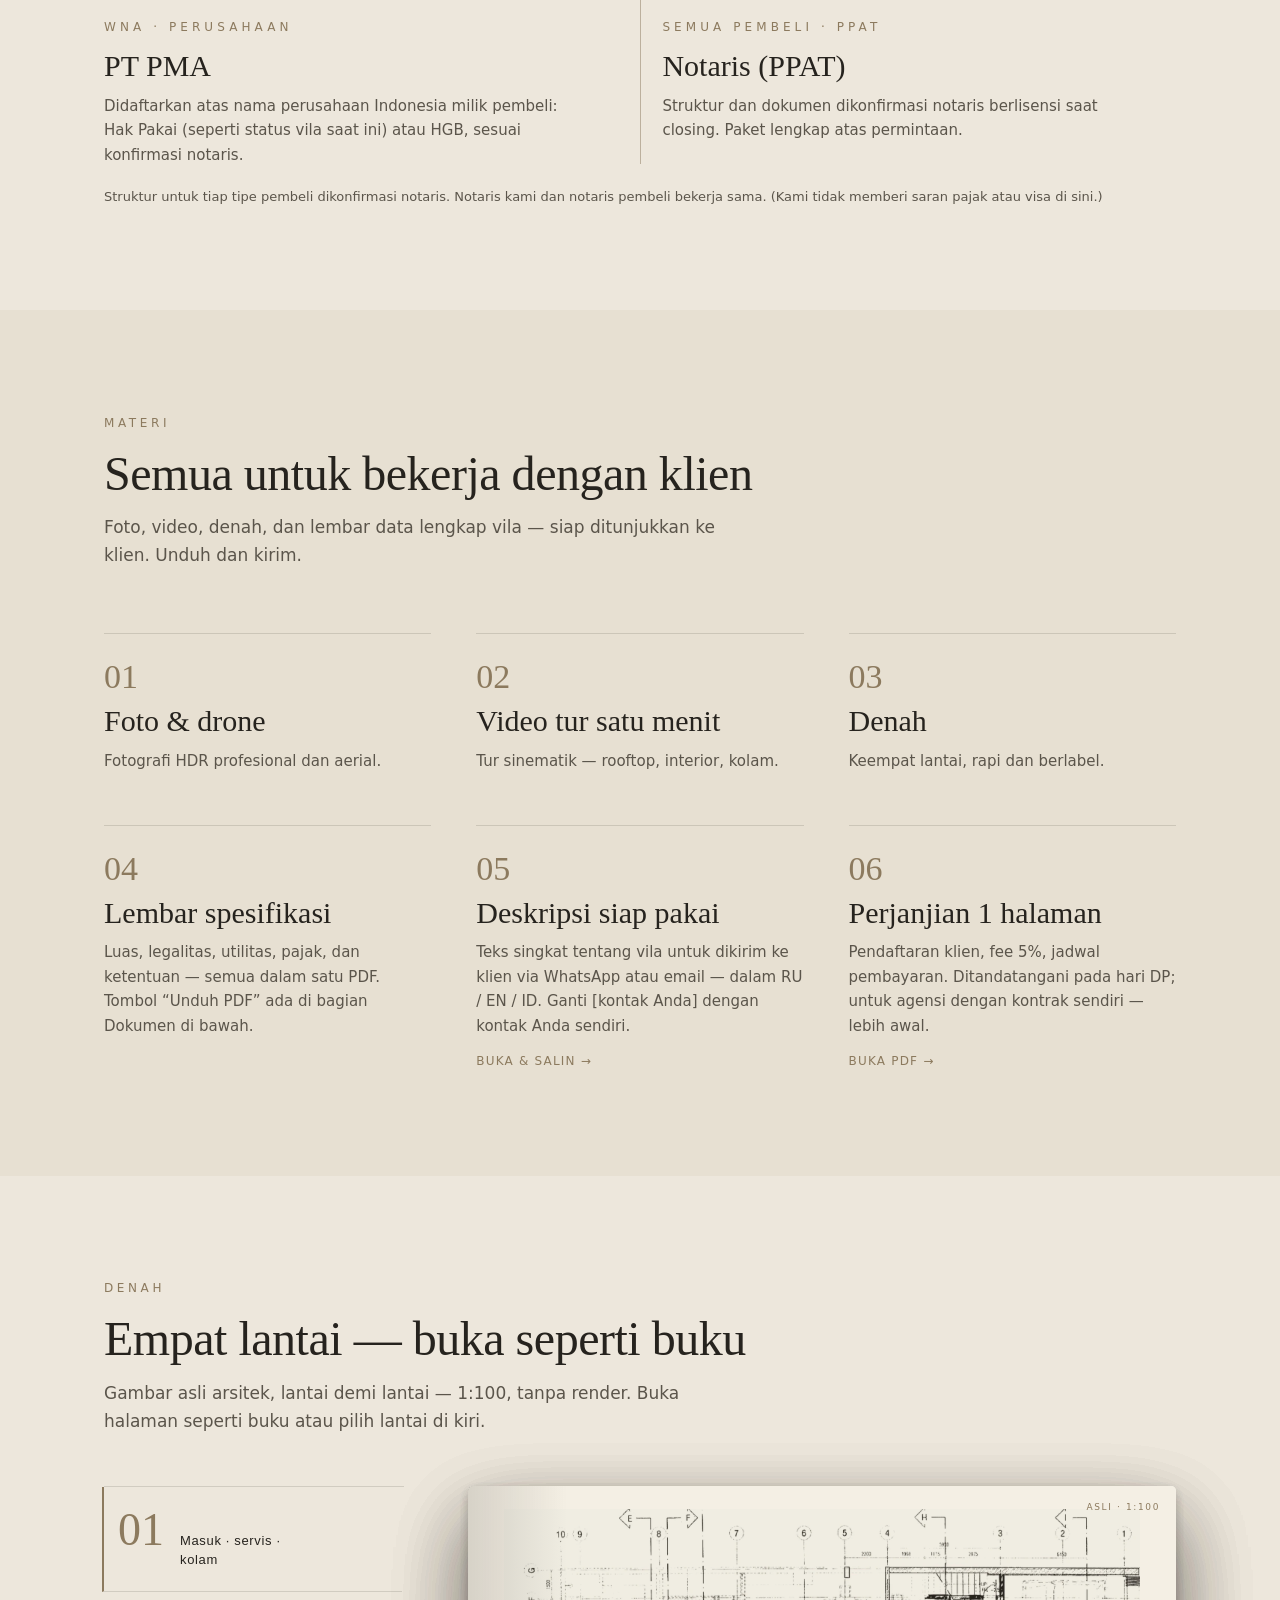
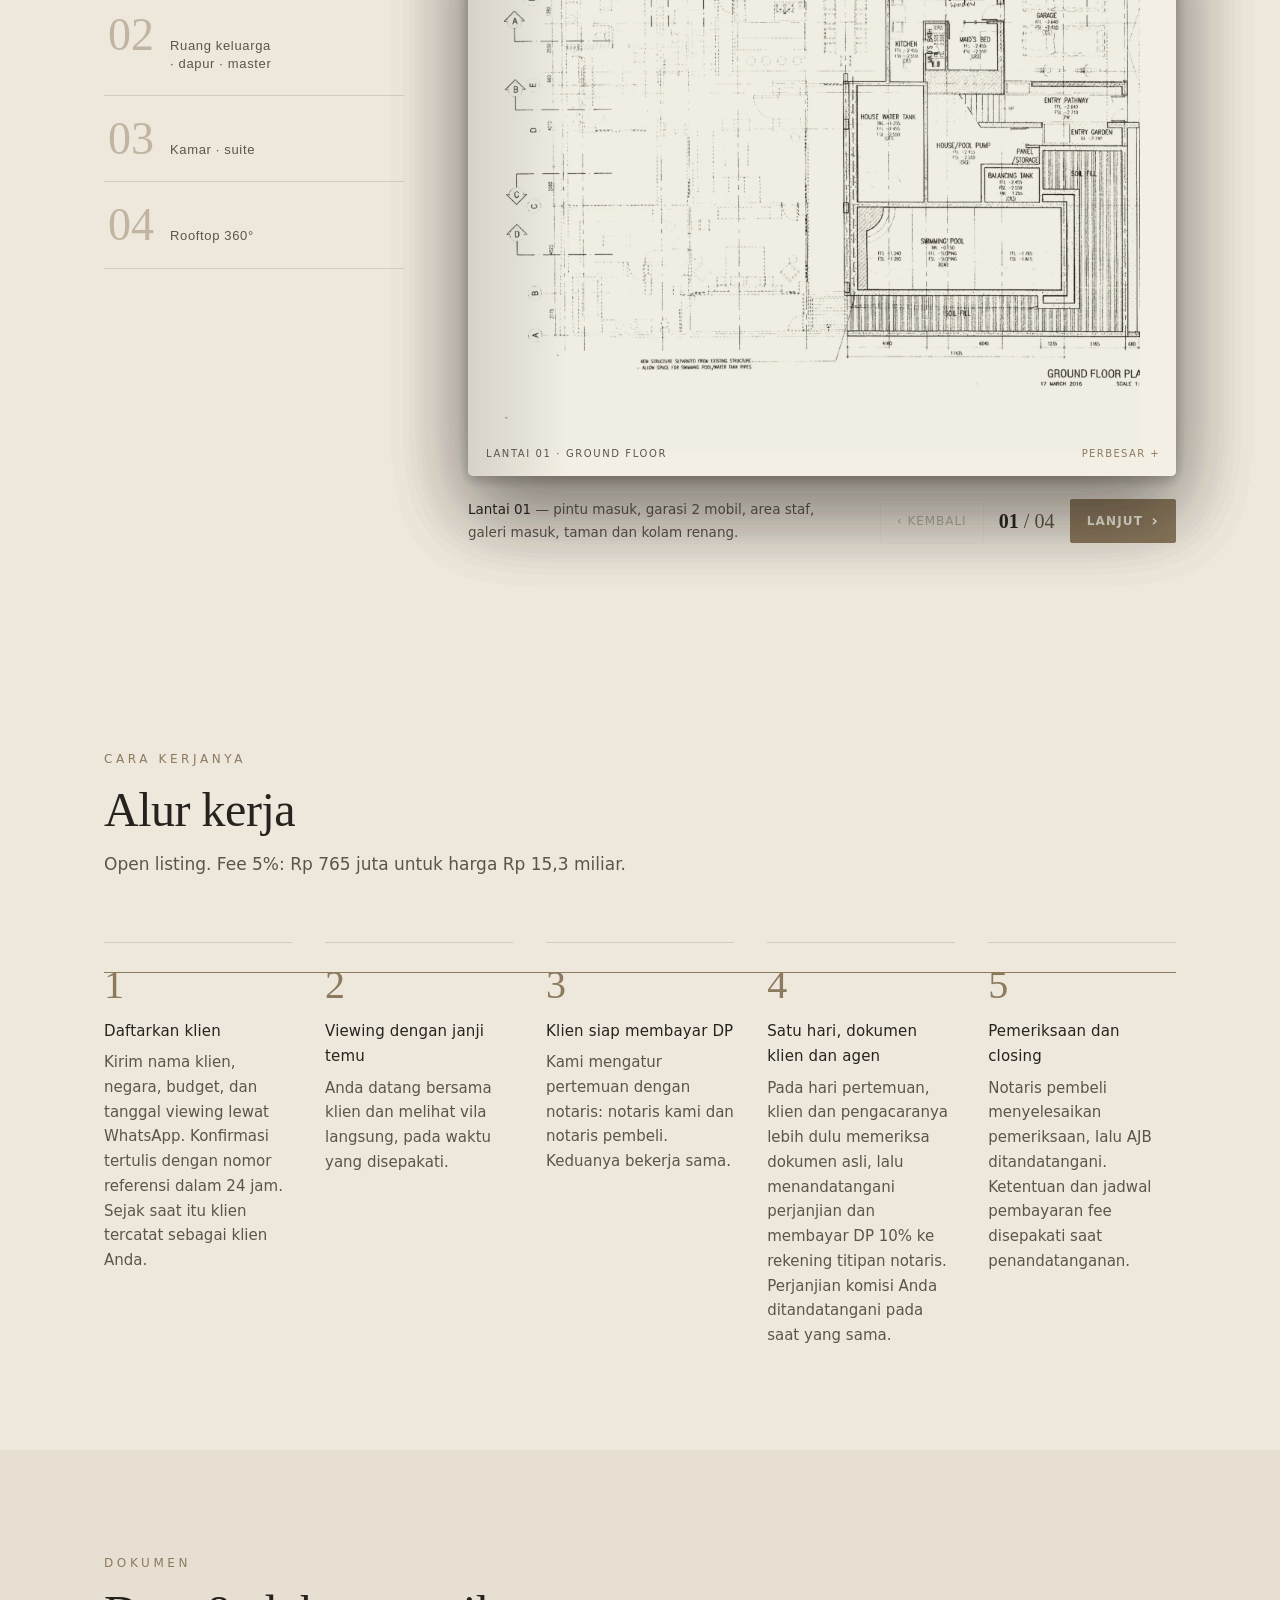
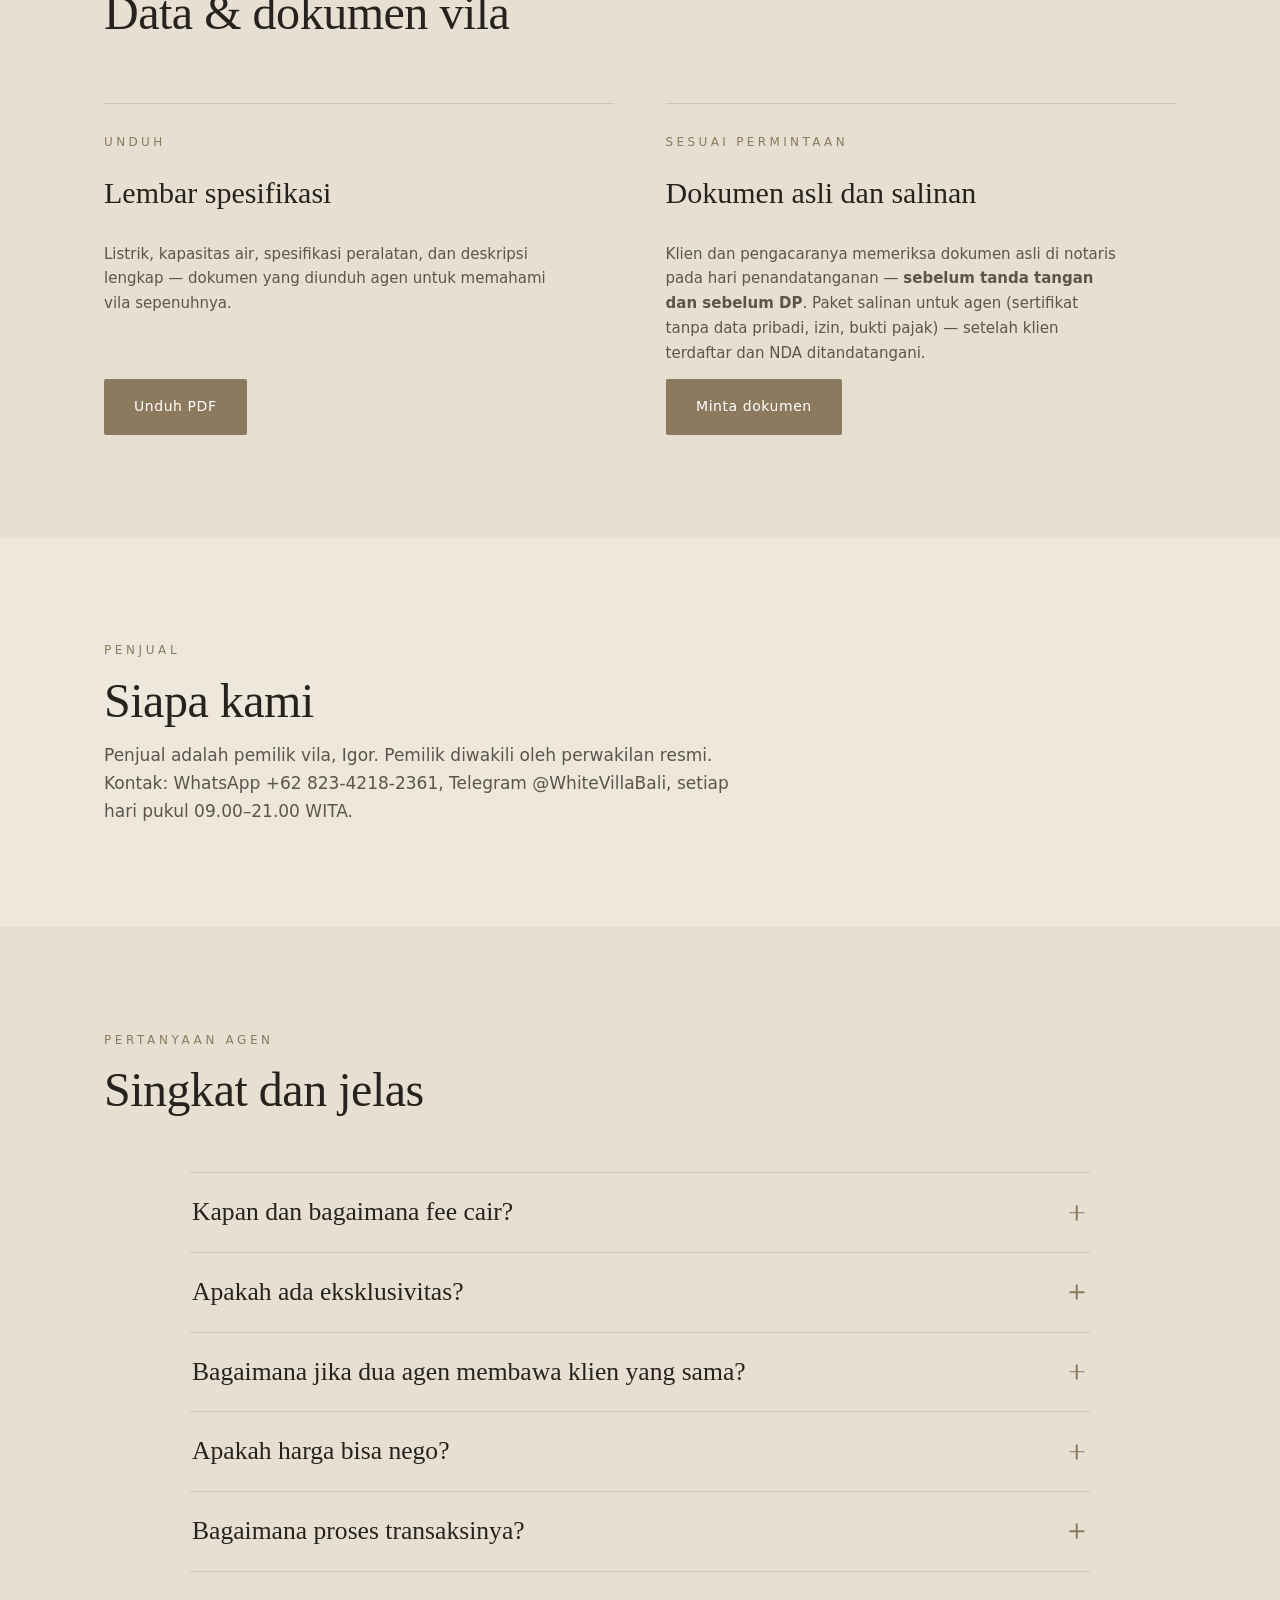
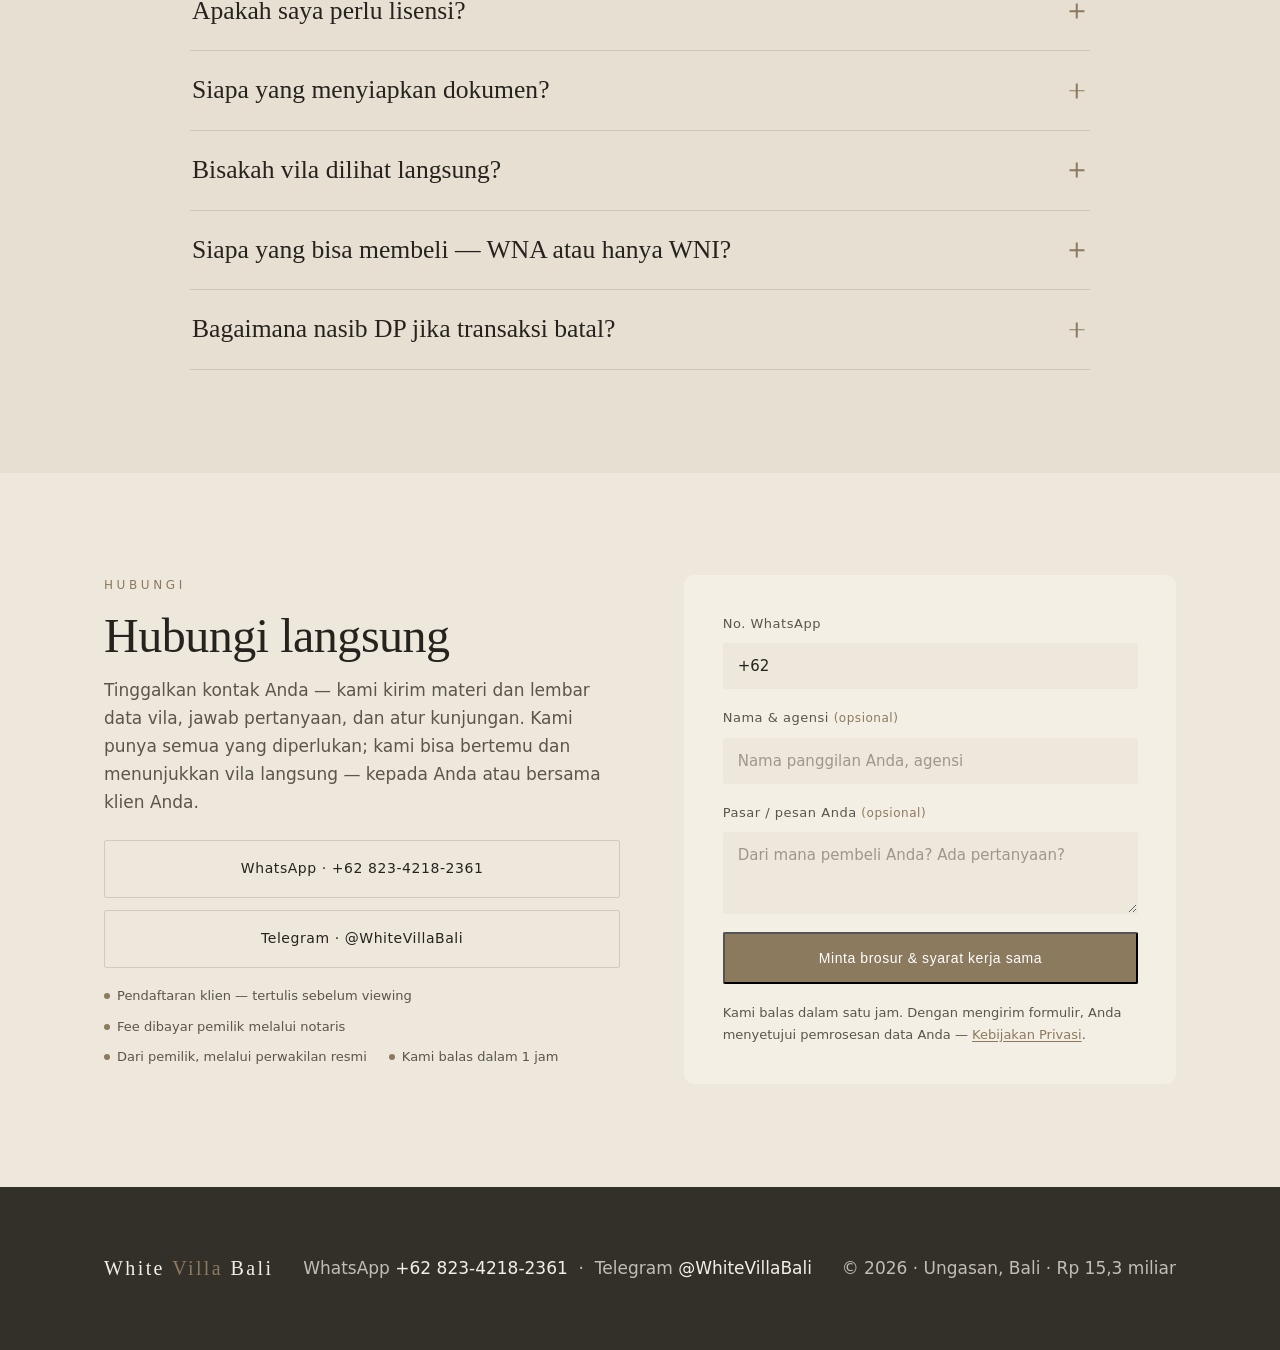
==== commit 58977520: "Add files via upload" ====
--- a/id/index.html
+++ b/id/index.html
@@ -633,7 +633,7 @@
   <div class="wrap">
     <div class="ag-grid ag-bens">
       <div class="ag-card"><h3 data-i18n="ben.c1h">Владение для иностранца</h3><p data-i18n="ben.c1p">Hak Pakai на физлицо (с видом на жительство) или через компанию PT PMA. Структуру под покупателя подтверждает нотариус.</p></div>
-            <div class="ag-card"><h3 data-i18n="ben.c3h">Гражданину Индонезии — полная собственность</h3><p data-i18n="ben.c3p">Hak Milik (SHM) — без срока, только для граждан Индонезии. Оформляем отдельной заявкой через нотариуса.</p></div>
+            <div class="ag-card"><h3 data-i18n="ben.c3h">Гражданину Индонезии — полная собственность</h3><p data-i18n="ben.c3p">Hak Milik (SHM) — только для граждан Индонезии. Оформляем отдельной заявкой через нотариуса.</p></div>
       <div class="ag-card"><h3 data-i18n="ben.c4h">Локация</h3><p data-i18n="ben.c4p">Букит: тихая южная вершина острова — скалы, пляжи и закаты над океаном. До аэропорта около 25 минут.</p></div>
     </div>
   </div>
@@ -651,7 +651,7 @@
       <div class="ag-card">
         <span class="who" data-i18n="own.who1">Граждане Индонезии</span>
         <h3>SHM · Hak Milik</h3>
-        <p data-i18n="own.p1">Полная собственность без срока, только для граждан Индонезии. Оформляем отдельной заявкой через нотариуса.</p>
+        <p data-i18n="own.p1">Полная собственность, только для граждан Индонезии. Оформляем отдельной заявкой через нотариуса.</p>
       </div>
       <div class="ag-card">
         <span class="who" data-i18n="own.who2">Иностранцы · физлицо</span>
@@ -1018,14 +1018,14 @@
         "ben.c1h": "Land tenure for foreigners",
         "ben.c1p": "Hak Pakai as an individual (residence permit required) or through a PT PMA company. Your buyer's structure is confirmed by the notary.",
         "ben.c3h": "Indonesian citizens — full ownership",
-        "ben.c3p": "Hak Milik (SHM) — no time limit, for Indonesian citizens only. Arranged by a separate application through the notary.",
+        "ben.c3p": "Hak Milik (SHM) — for Indonesian citizens only. Arranged by a separate application through the notary.",
         "ben.c4h": "Location",
         "ben.c4p": "Bukit: the quiet southern tip of the island — cliffs, beaches and sunsets over the ocean. About 25 minutes to the airport.",
         "own.eyebrow": "Ownership — for your buyer",
         "own.h2": "How your client can own the villa",
         "own.lead": "The first question of any foreign buyer. Four legal structures — depending on who the buyer is. The structure is confirmed by the notary at closing.",
         "own.who1": "Indonesian citizens",
-        "own.p1": "Full ownership with no time limit, for Indonesian citizens only. Arranged by a separate application through the notary.",
+        "own.p1": "Full ownership, for Indonesian citizens only. Arranged by a separate application through the notary.",
         "own.who2": "Foreigners · individual",
         "own.p2": "A right of use in the buyer's name (a residence permit is required). The same right is currently registered on the villa.",
         "own.who3": "Foreigners · company",
@@ -1203,14 +1203,14 @@
         "ben.c1h": "Kepemilikan untuk WNA",
         "ben.c1p": "Hak Pakai atas nama pribadi (dengan izin tinggal) atau melalui PT PMA. Struktur untuk pembeli Anda dikonfirmasi notaris.",
         "ben.c3h": "WNI — hak milik penuh",
-        "ben.c3p": "SHM (Hak Milik) — tanpa batas waktu, hanya untuk WNI. Diurus melalui permohonan terpisah lewat notaris.",
+        "ben.c3p": "SHM (Hak Milik) — hanya untuk WNI. Diurus melalui permohonan terpisah lewat notaris.",
         "ben.c4h": "Lokasi",
         "ben.c4p": "Bukit: ujung selatan pulau yang tenang — tebing, pantai, dan matahari terbenam di atas laut. Sekitar 25 menit ke bandara.",
         "own.eyebrow": "Kepemilikan — untuk pembeli Anda",
         "own.h2": "Cara klien Anda dapat memiliki vila",
         "own.lead": "Pertanyaan pertama setiap pembeli asing. Empat struktur legal — tergantung siapa pembelinya. Struktur dikonfirmasi notaris saat transaksi.",
         "own.who1": "WNI",
-        "own.p1": "Kepemilikan penuh tanpa batas waktu, hanya untuk WNI. Diurus melalui permohonan terpisah lewat notaris.",
+        "own.p1": "Kepemilikan penuh, hanya untuk WNI. Diurus melalui permohonan terpisah lewat notaris.",
         "own.who2": "WNA · pribadi",
         "own.p2": "Hak atas tanah atas nama pembeli (WNA perlu izin tinggal). Vila ini saat ini juga berstatus Hak Pakai.",
         "own.who3": "WNA · perusahaan",
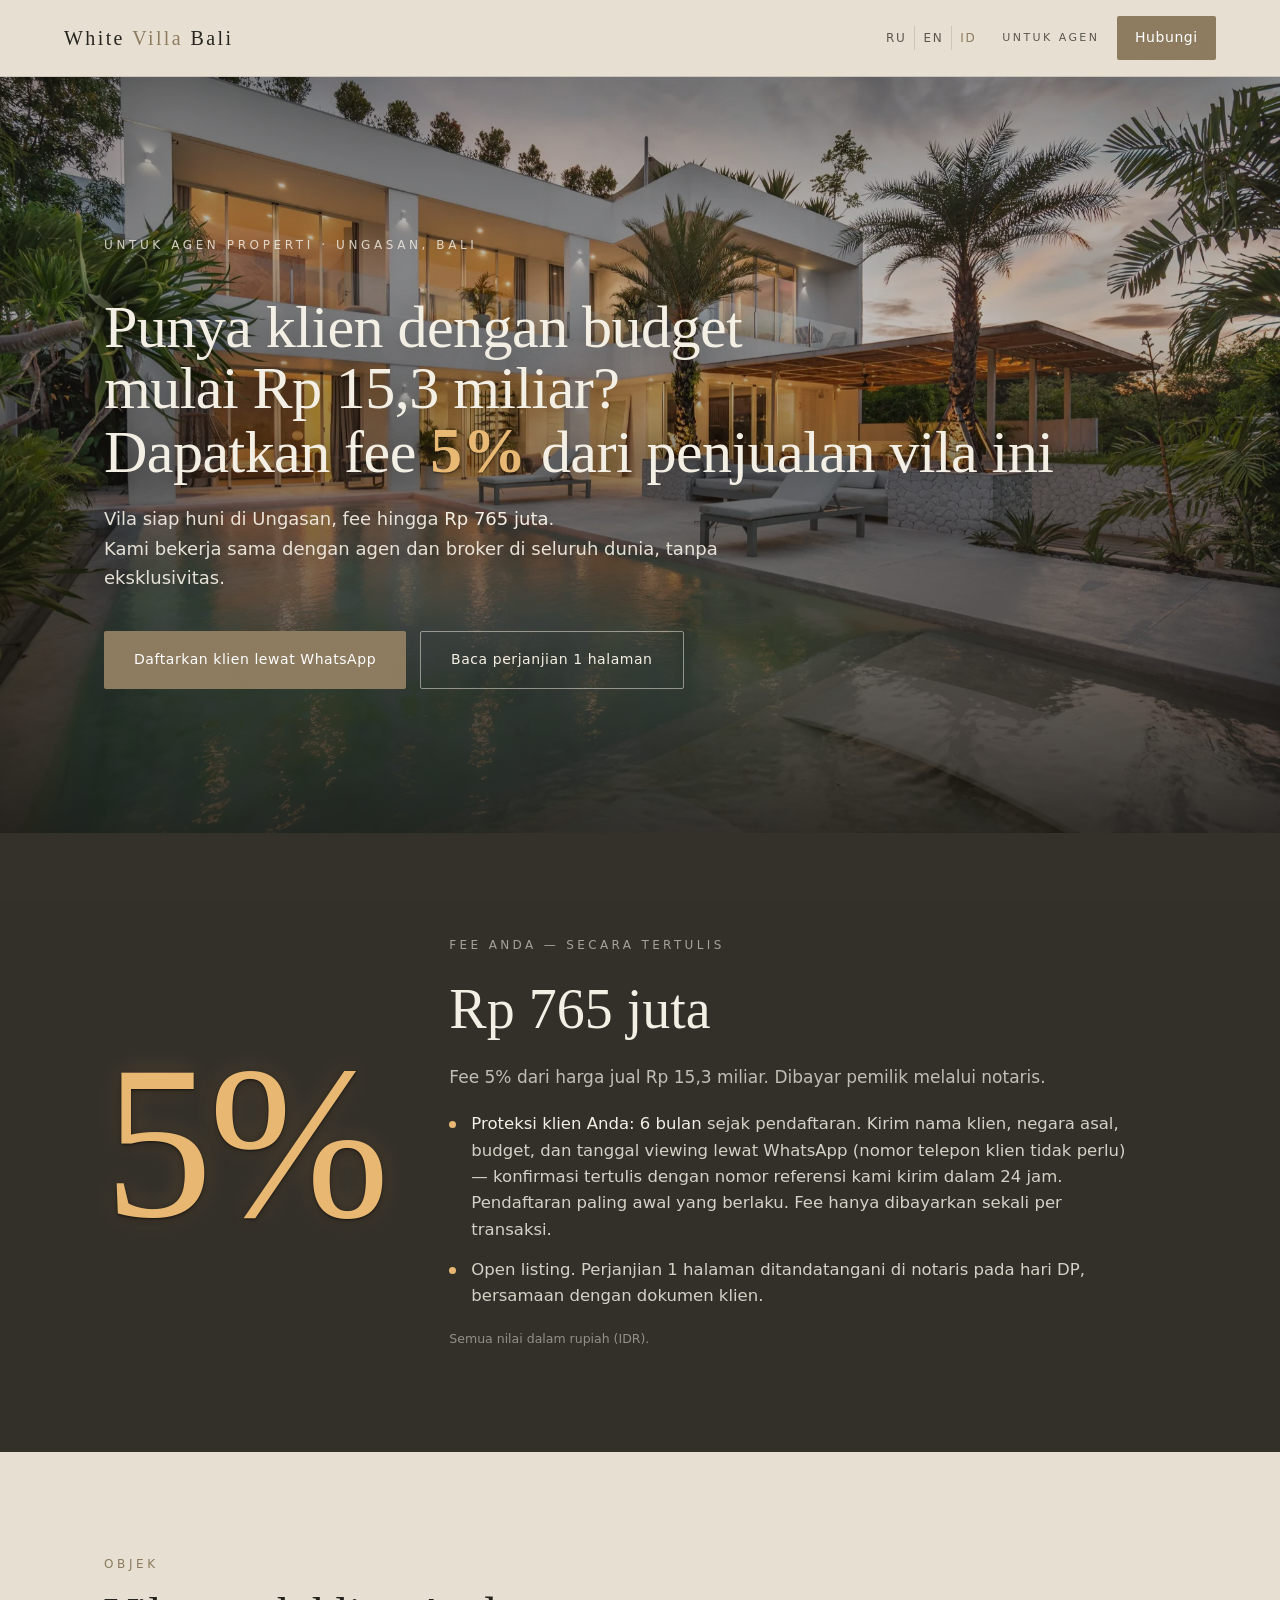
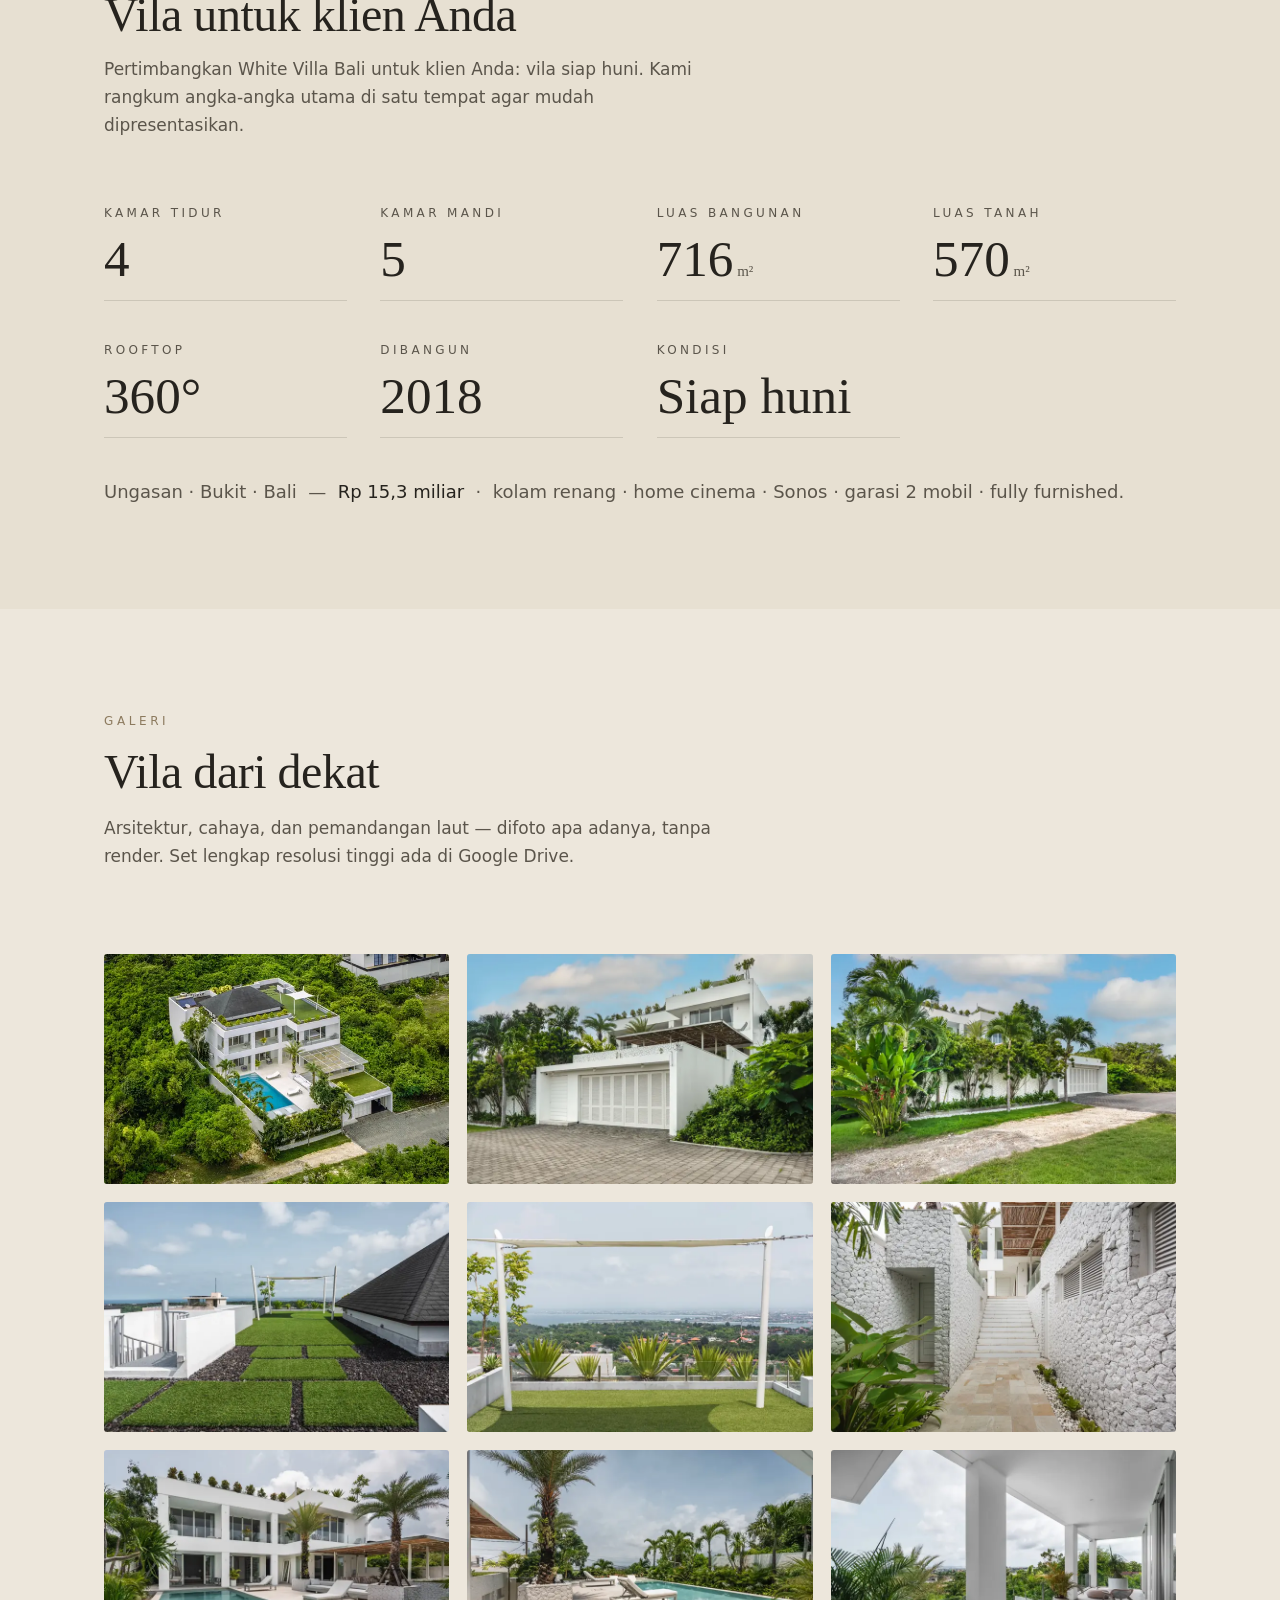
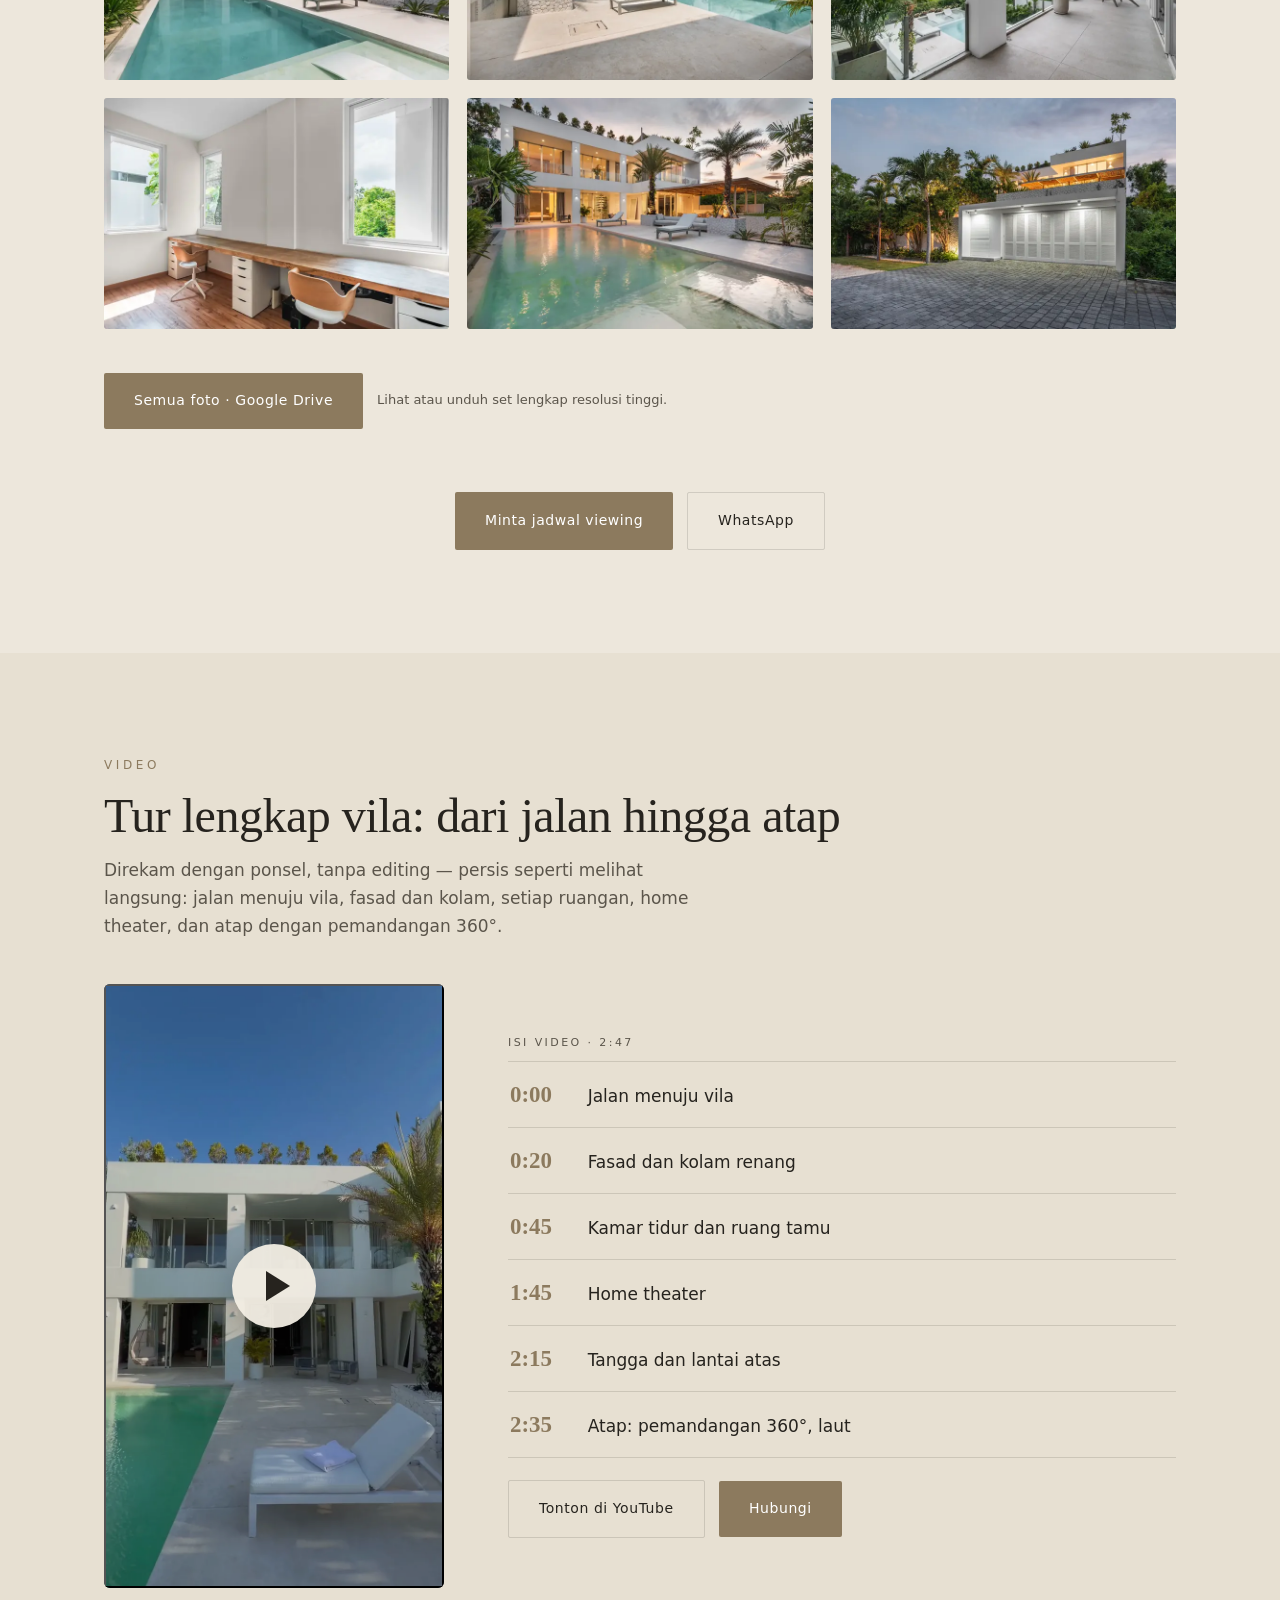
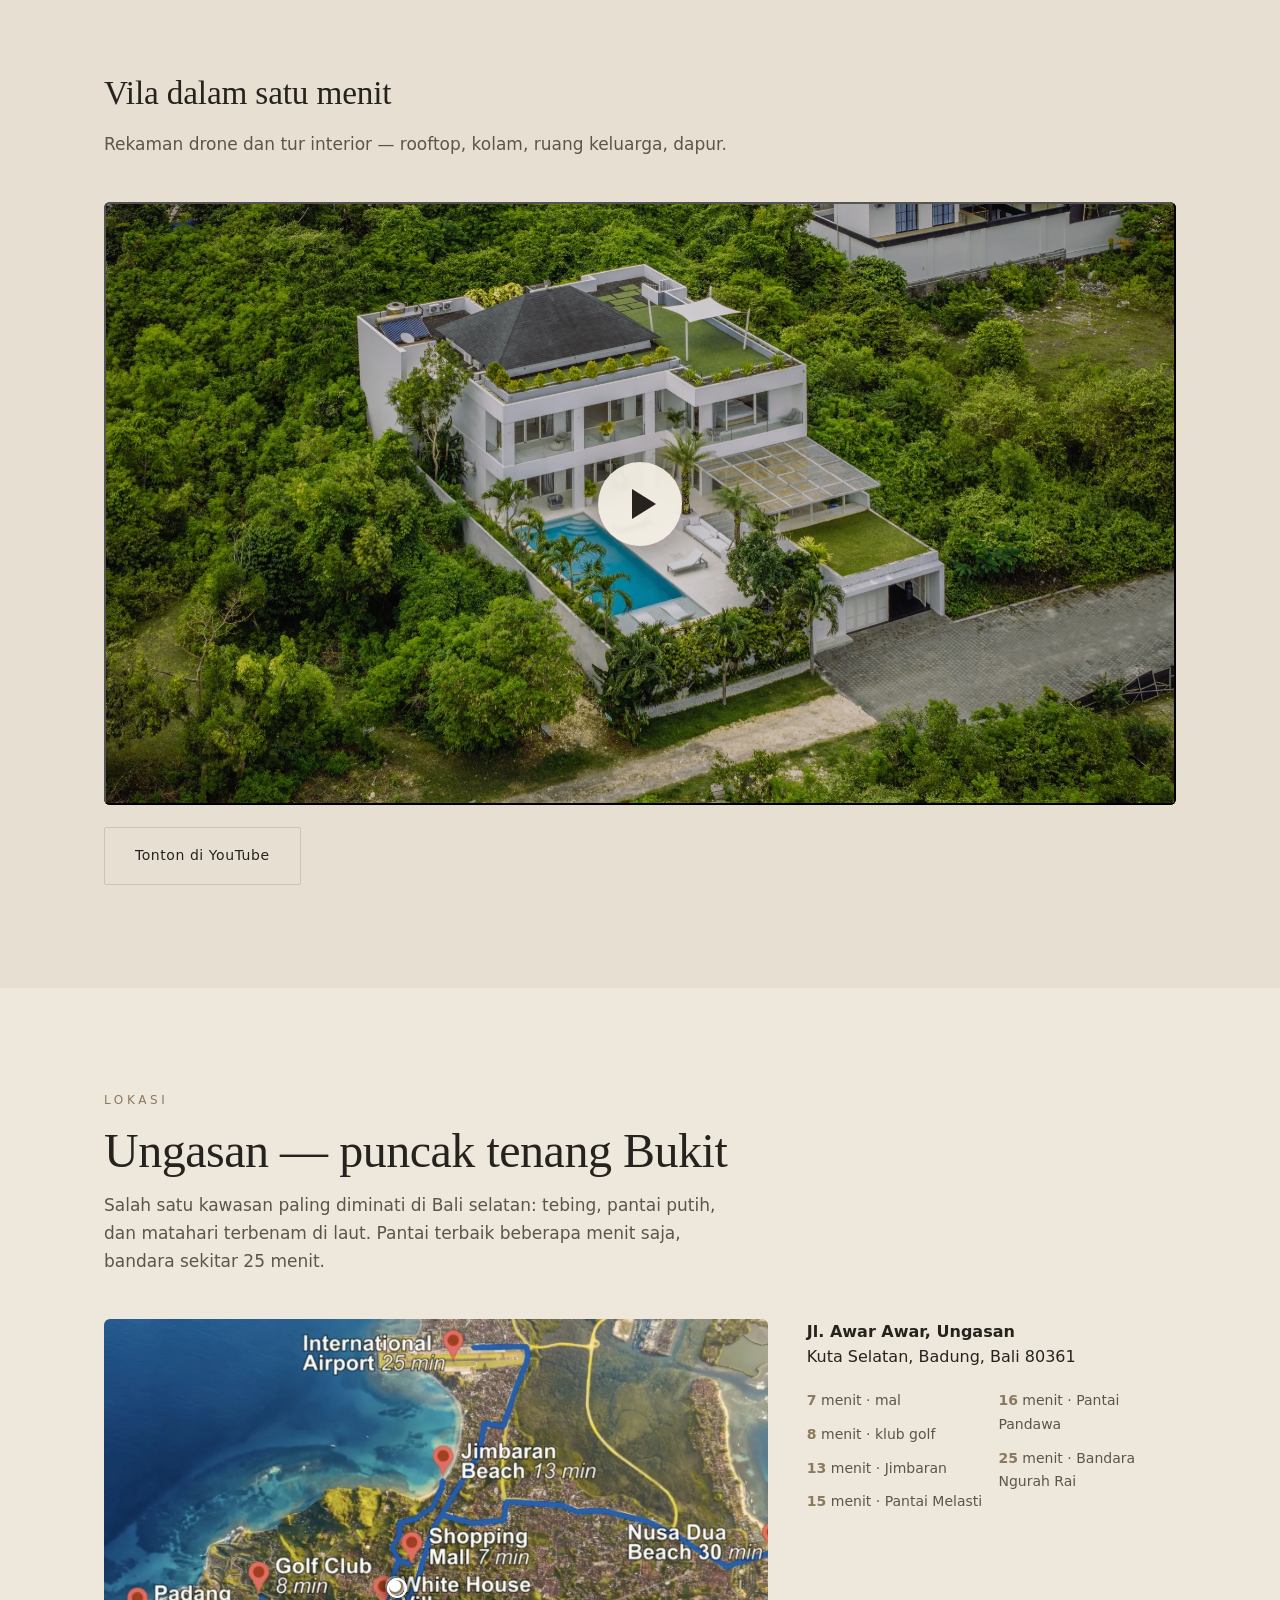
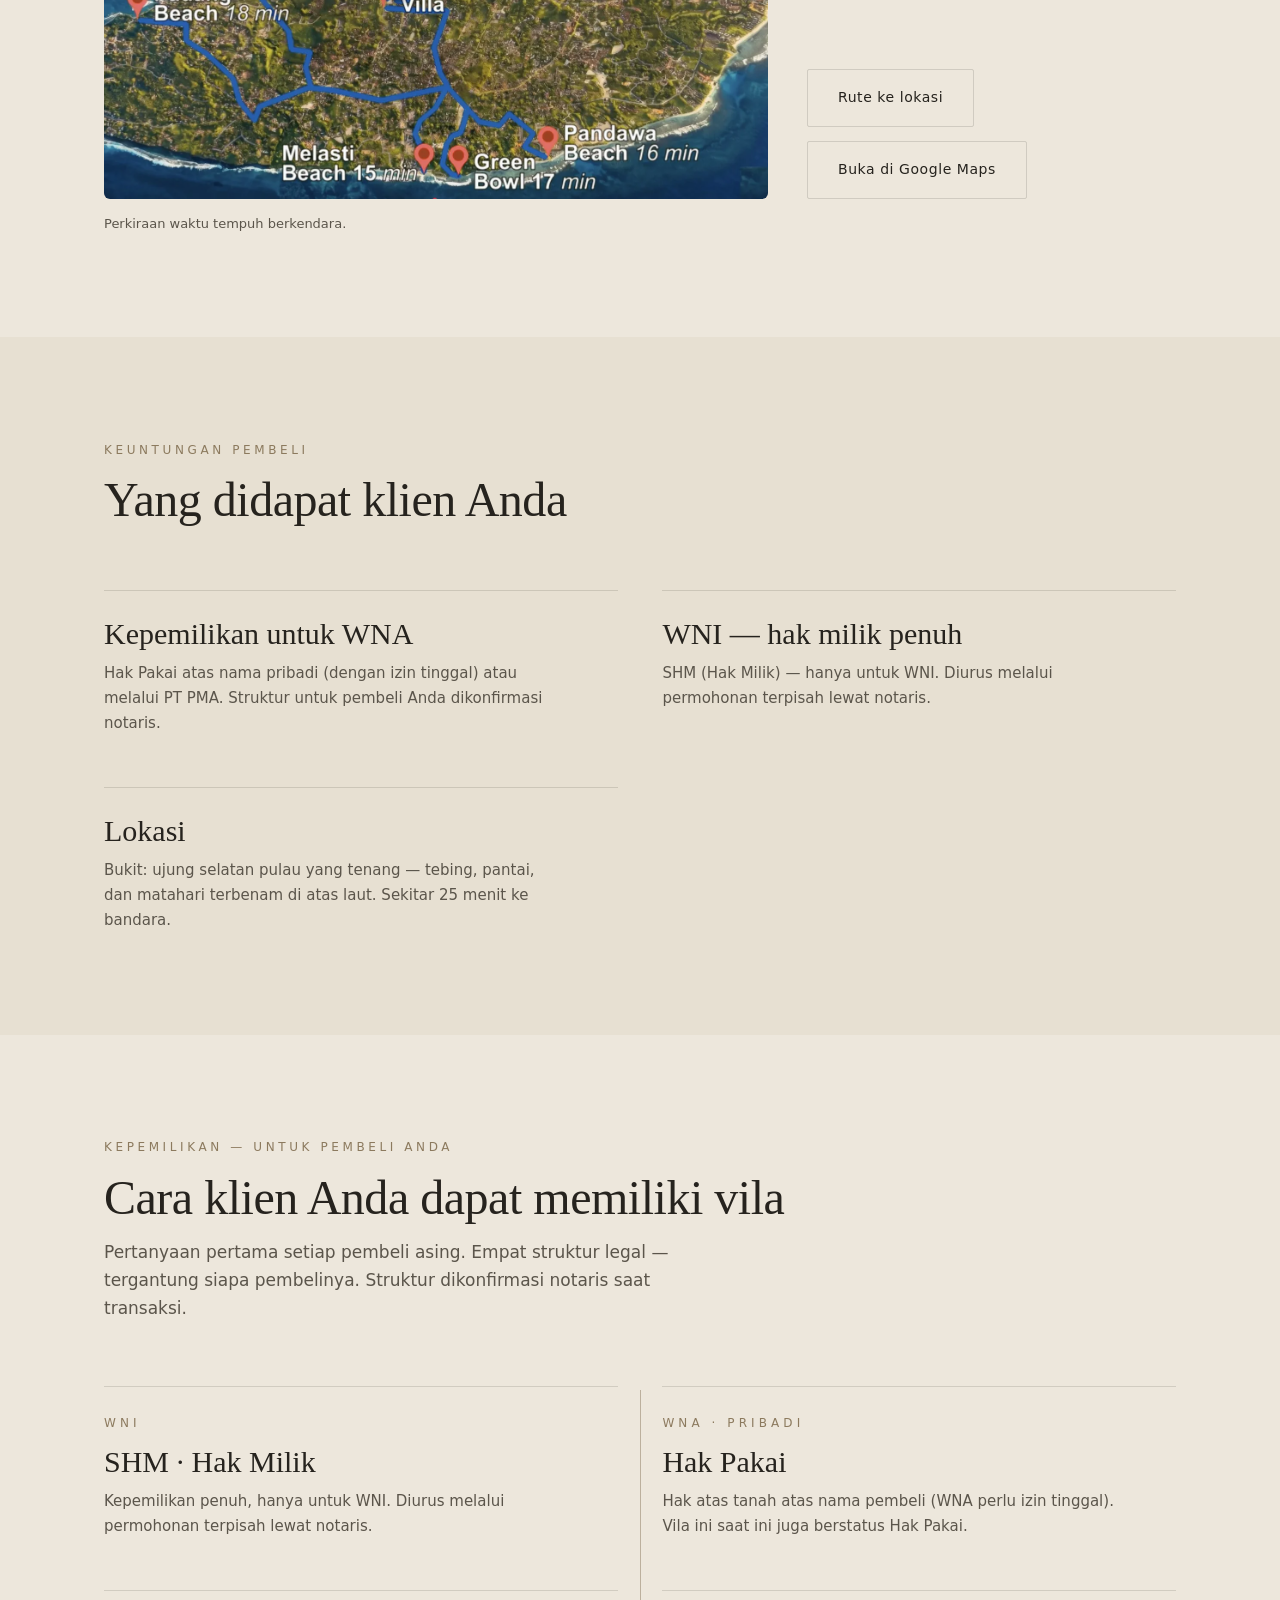
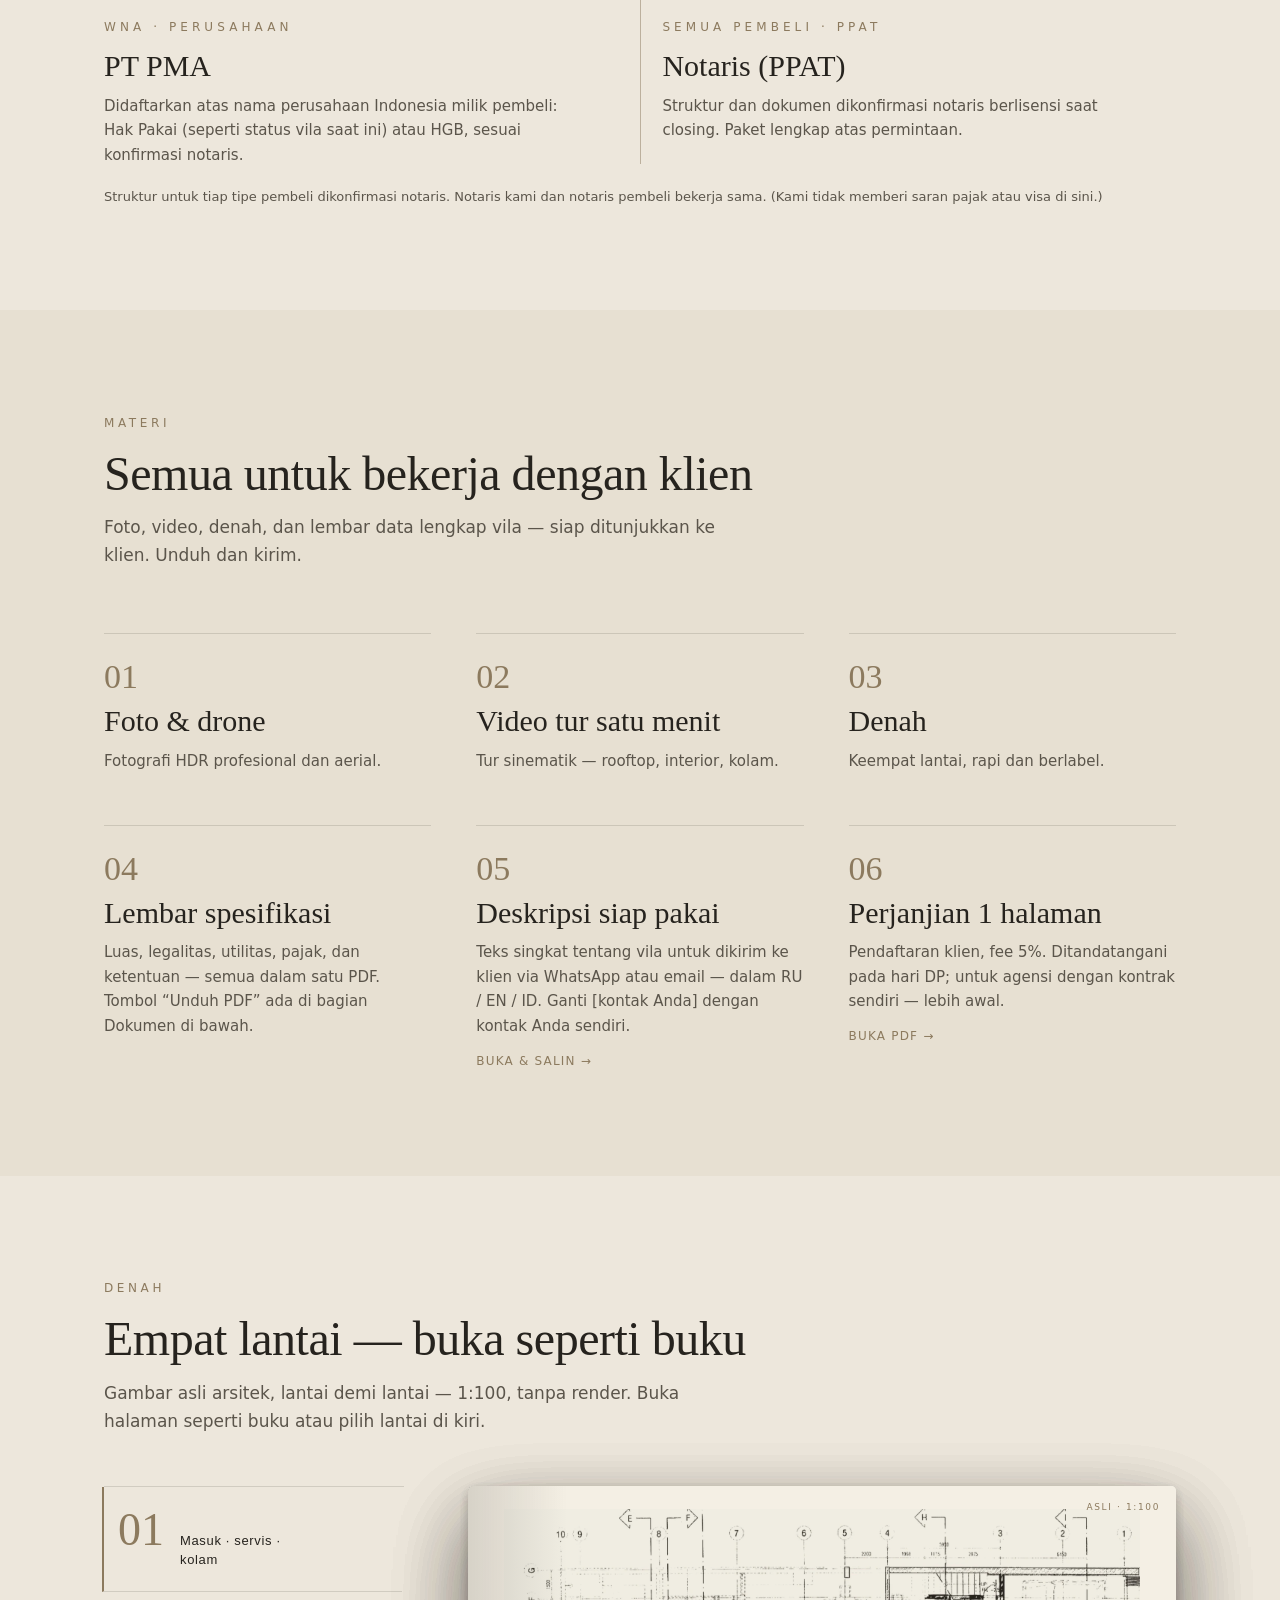
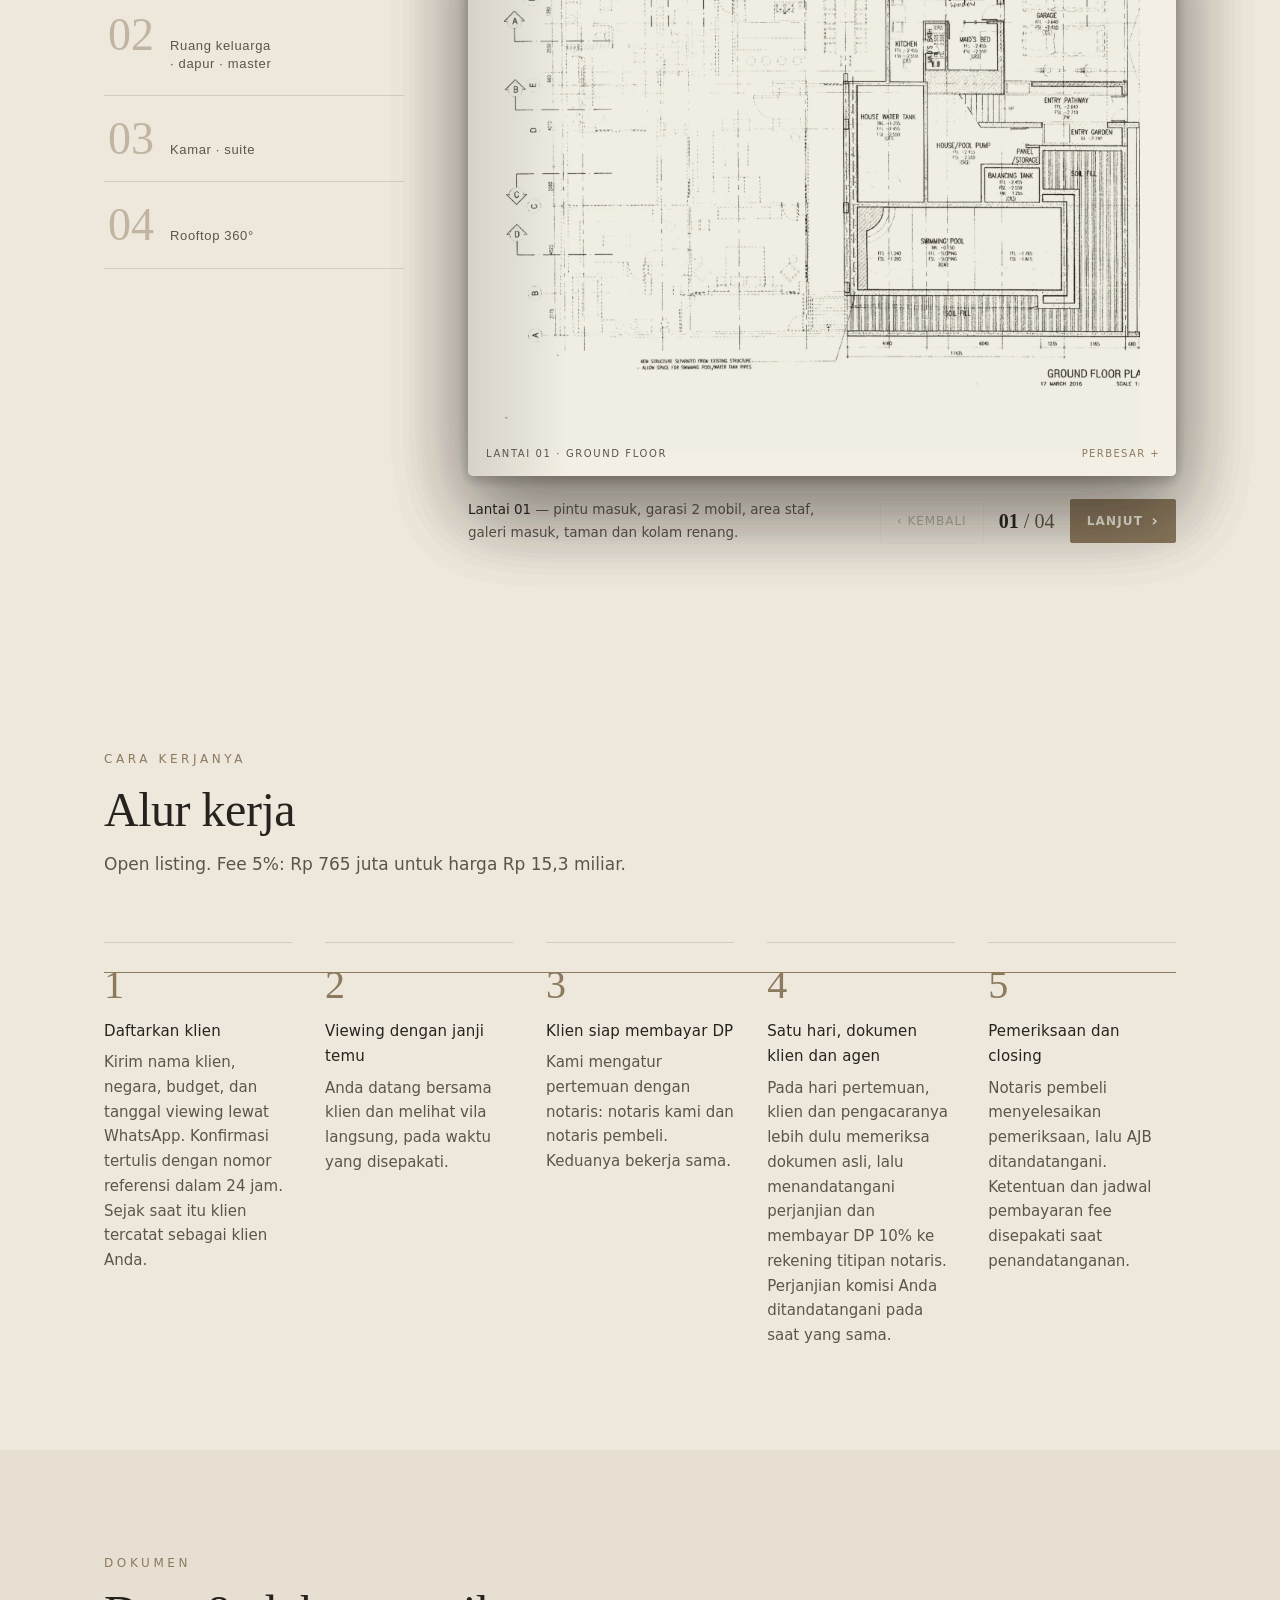
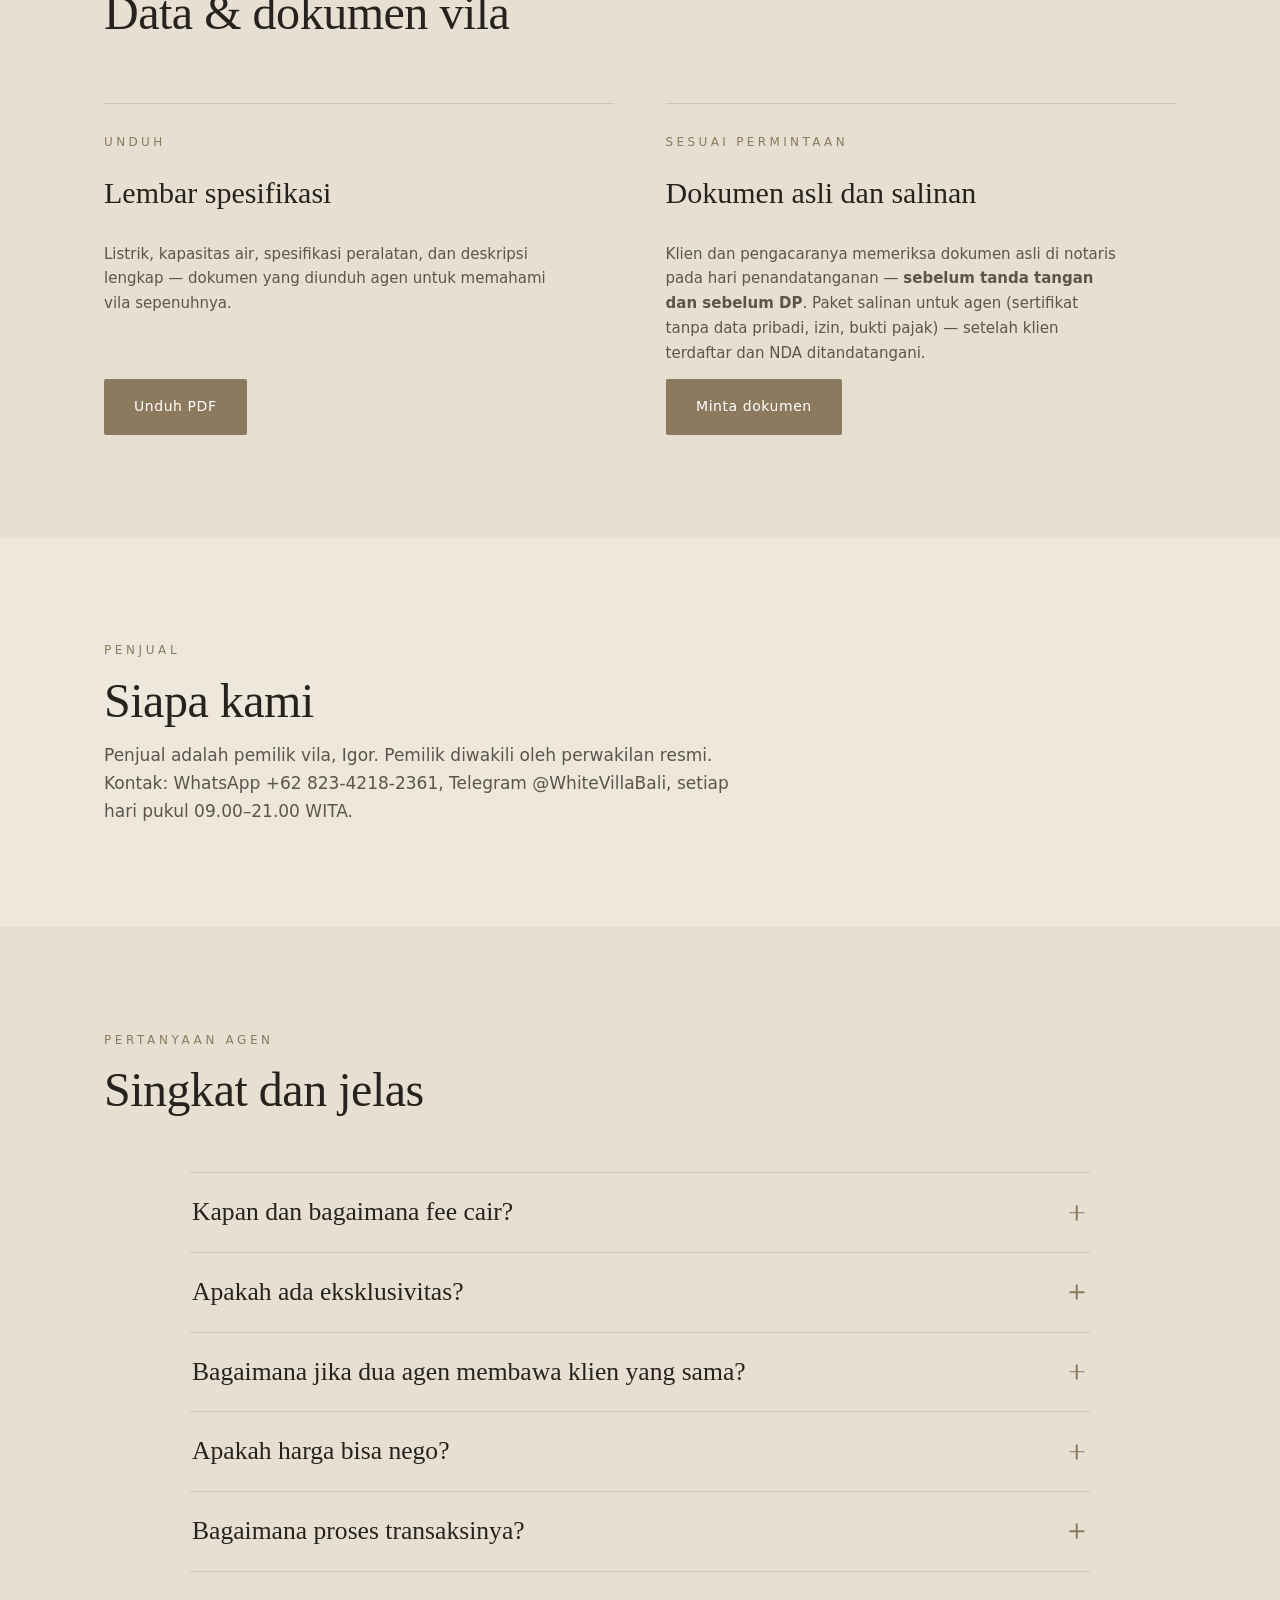
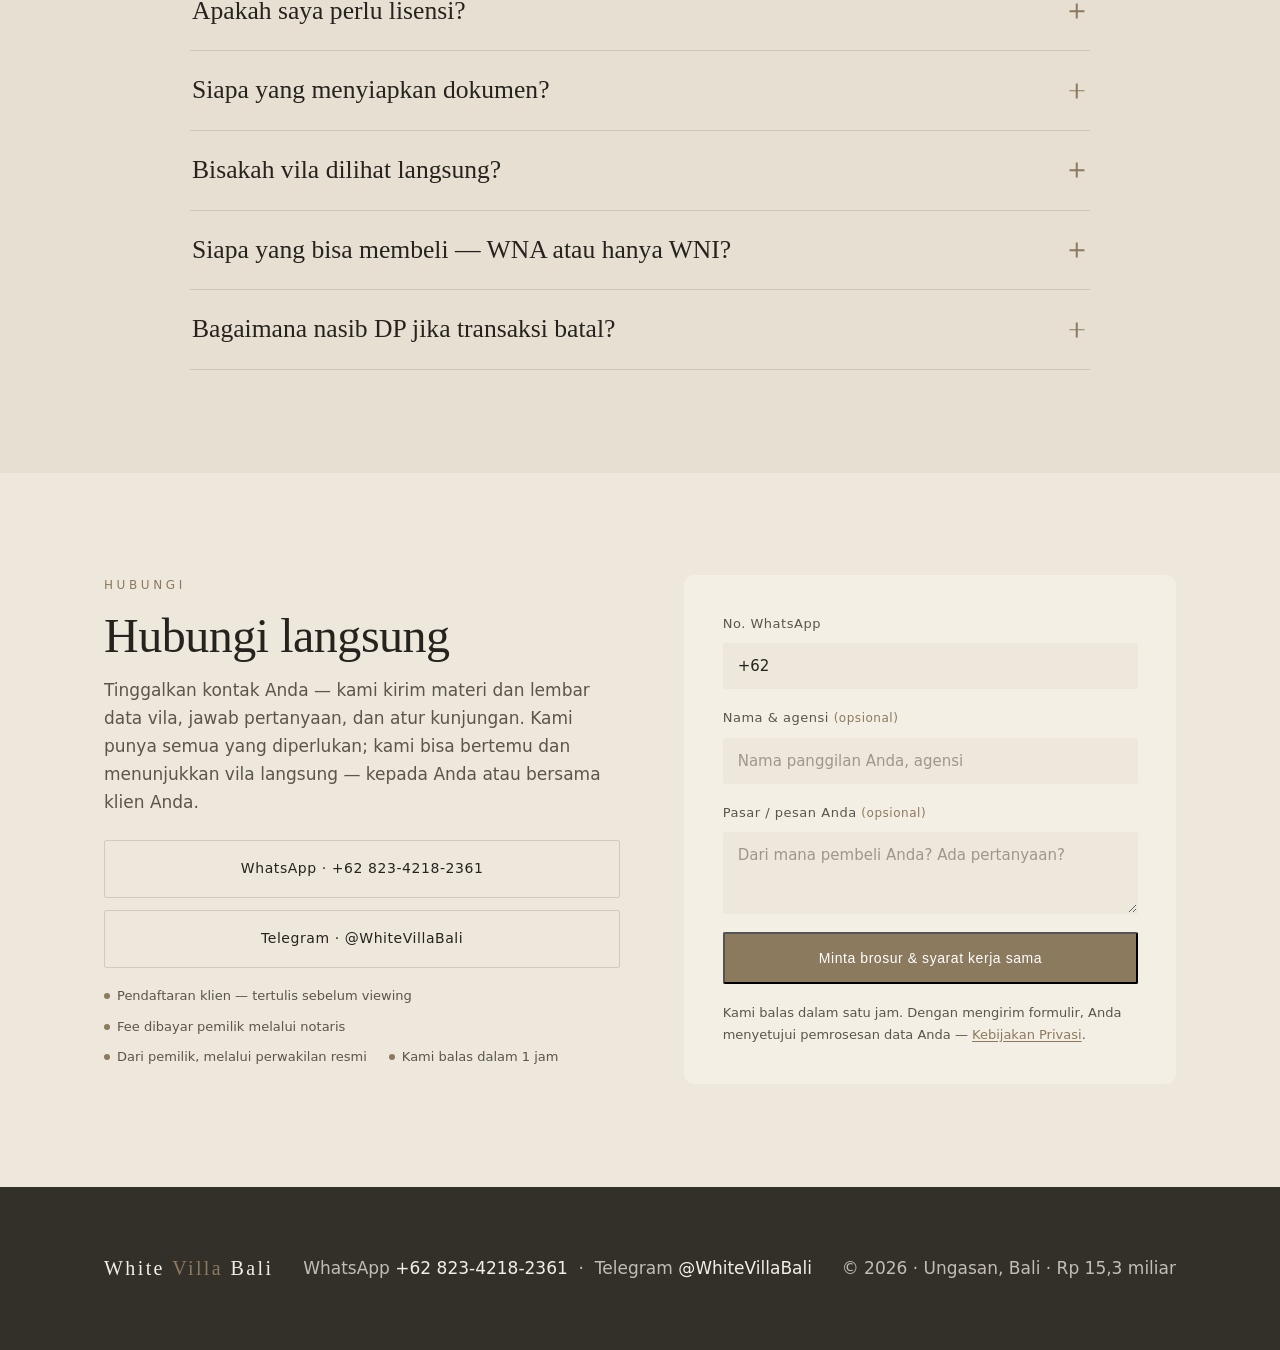
==== commit 01c4653d: "Add files via upload" ====
--- a/id/index.html
+++ b/id/index.html
@@ -687,7 +687,7 @@
       <div class="ag-card"><p class="n">03</p><h3 data-i18n="kit.c3h">Планировки</h3><p data-i18n="kit.c3p">Все четыре уровня, чисто и с подписями.</p></div>
       <div class="ag-card"><p class="n">04</p><h3 data-i18n="kit.c4h">Детальный спец-лист</h3><p data-i18n="kit.c4p">Площади, титул, коммуникации, налоги и условия — всё в одном PDF. Кнопка «Скачать PDF» — в разделе «Документы» ниже.</p></div>
       <div class="ag-card" data-open="agDesc" role="button" tabindex="0"><p class="n">05</p><h3 data-i18n="kit.c5h">Готовое описание для клиента</h3><p data-i18n="kit.c5p">Короткий текст о вилле для отправки клиенту в WhatsApp или на e-mail — на RU / EN / ID. Вместо [ваш контакт] впишите свой.</p><span class="open-cue" data-i18n="kit.c5cue">Открыть и скопировать →</span></div>
-      <a class="ag-card" href="/agents/white-villa-agent-agreement-id.pdf" target="_blank" rel="noopener" data-agreement data-place="kit"><p class="n">06</p><h3 data-i18n="kit.c6h">Соглашение на 1 странице</h3><p data-i18n="kit.c6p">Регистрация клиента, 5%, график выплат. Подписывается в день депозита; агентствам с собственным договором — заранее.</p><span class="open-cue" data-i18n="kit.c6cue">Открыть PDF →</span></a>
+      <a class="ag-card" href="/agents/white-villa-agent-agreement-id.pdf" target="_blank" rel="noopener" data-agreement data-place="kit"><p class="n">06</p><h3 data-i18n="kit.c6h">Соглашение на 1 странице</h3><p data-i18n="kit.c6p">Регистрация клиента, комиссия 5%. Подписывается в день депозита; агентствам с собственным договором — заранее.</p><span class="open-cue" data-i18n="kit.c6cue">Открыть PDF →</span></a>
     </div>
   </div>
 </section>
@@ -1046,7 +1046,7 @@
         "kit.c5p": "A short text about the villa to send your client on WhatsApp or by email — in RU / EN / ID. Replace [your contact] with your own.",
         "kit.c5cue": "Open & copy →",
         "kit.c6h": "1-page agreement",
-        "kit.c6p": "Client registration, 5%, payment schedule. Signed on the day of the deposit; for agencies with their own contract — in advance.",
+        "kit.c6p": "Client registration, 5% commission. Signed on the day of the deposit; for agencies with their own contract — in advance.",
         "pln.eyebrow": "Floor plans",
         "pln.h2": "Four levels&nbsp;— flip like a&nbsp;book",
         "pln.lead": "The architect's original drawings, level by level&nbsp;— 1:100, no renders. Flip the pages like a&nbsp;book or pick a floor on the left.",
@@ -1231,7 +1231,7 @@
         "kit.c5p": "Teks singkat tentang vila untuk dikirim ke klien via WhatsApp atau email — dalam RU / EN / ID. Ganti [kontak Anda] dengan kontak Anda sendiri.",
         "kit.c5cue": "Buka & salin →",
         "kit.c6h": "Perjanjian 1 halaman",
-        "kit.c6p": "Pendaftaran klien, fee 5%, jadwal pembayaran. Ditandatangani pada hari DP; untuk agensi dengan kontrak sendiri — lebih awal.",
+        "kit.c6p": "Pendaftaran klien, fee 5%. Ditandatangani pada hari DP; untuk agensi dengan kontrak sendiri — lebih awal.",
         "pln.eyebrow": "Denah",
         "pln.h2": "Empat lantai&nbsp;— buka seperti&nbsp;buku",
         "pln.lead": "Gambar asli arsitek, lantai demi lantai&nbsp;— 1:100, tanpa render. Buka halaman seperti&nbsp;buku atau pilih lantai di kiri.",
